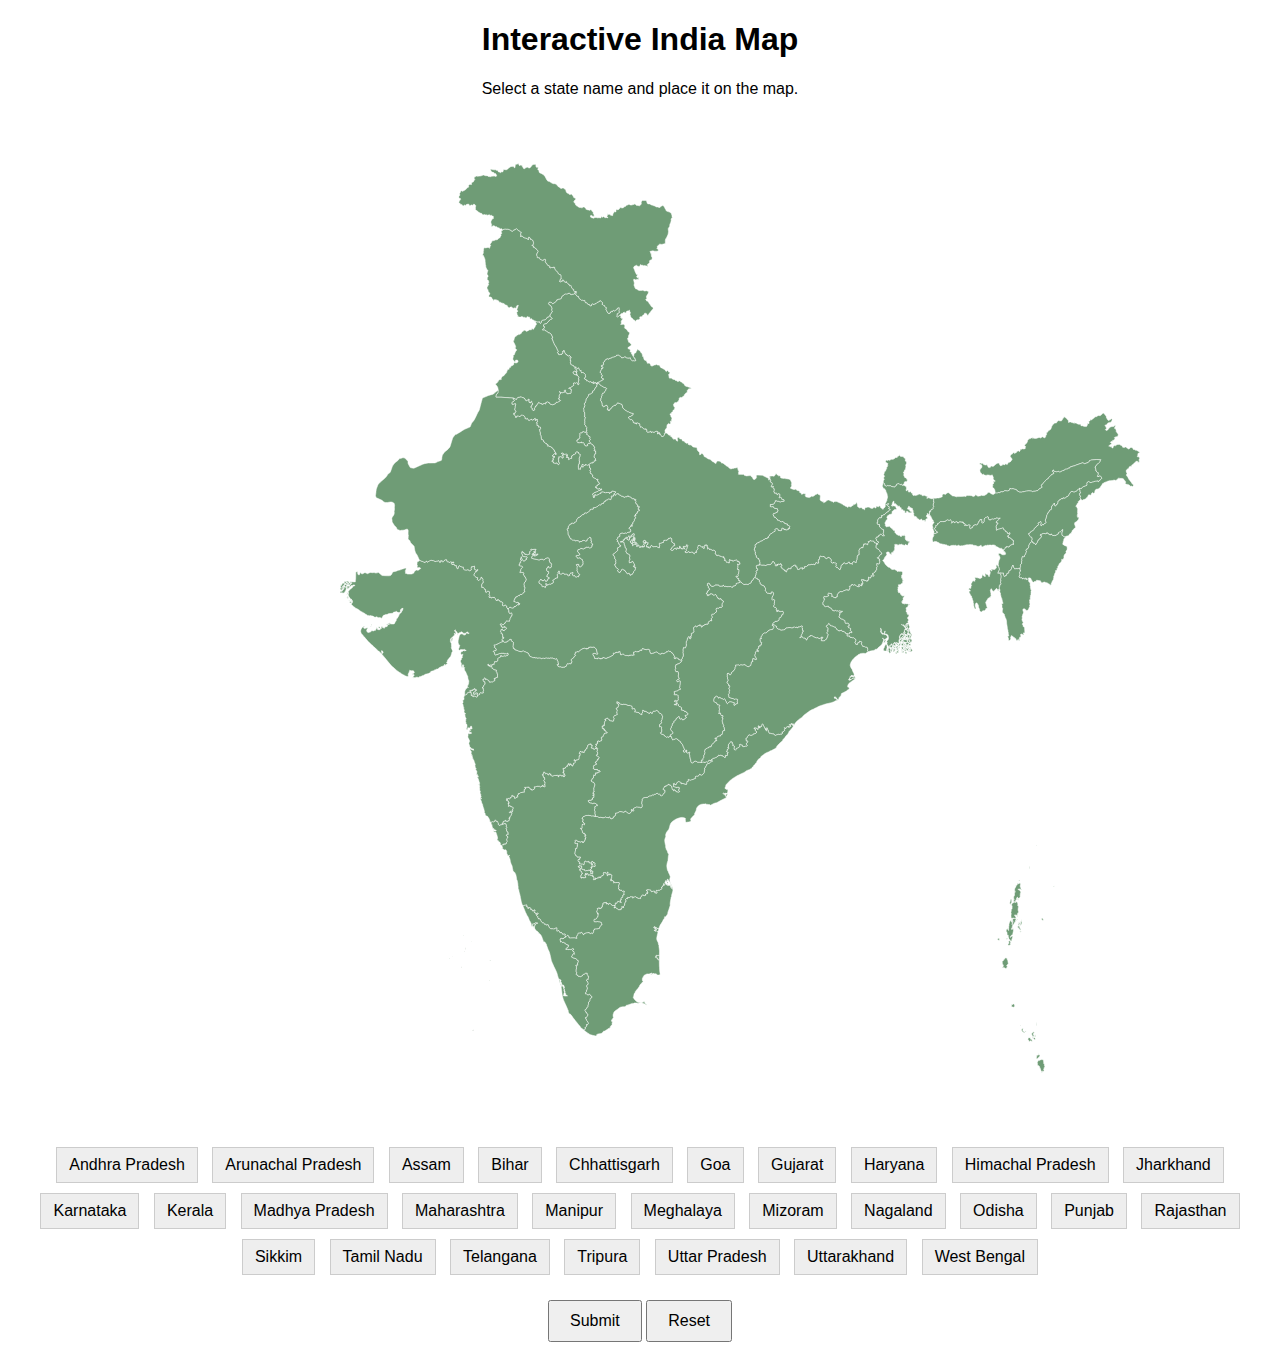
==== index.html @ f4c97846 "Update index.html" ====
<!DOCTYPE html>
<html lang="en">
<head>
  <meta charset="UTF-8">
  <meta name="viewport" content="width=device-width, initial-scale=1.0">
  <title>Interactive India Map</title>
  <style>
    body {
      font-family: Arial, sans-serif;
      text-align: center;
    }
    #map-container {
      margin: 20px auto;
      max-width: 800px;
    }
    svg {
      width: 100%;
      height: auto;
    }
    .state {
      fill: #f2f2f2;
      stroke: #000;
      stroke-width: 0.5;
      cursor: pointer;
      transition: fill 0.2s ease;
    }
    .correct {
      fill: green !important;
    }
    .incorrect {
      fill: red !important;
    }
    #state-list {
      margin-top: 20px;
    }
    .state-item {
      display: inline-block;
      margin: 5px;
      padding: 8px 12px;
      border: 1px solid #ccc;
      background-color: #eee;
      cursor: pointer;
    }
    .state-item.selected {
      background-color: #ddd;
    }
    #submit-button, #reset-button {
      margin-top: 20px;
      padding: 10px 20px;
      font-size: 16px;
      cursor: pointer;
    }
    #score, #timer {
      margin-top: 20px;
      font-size: 18px;
    }
  </style>
</head>
<body>
  <h1>Interactive India Map</h1>
  <p>Select a state name and place it on the map.</p>

  <div id="map-container">
    <object id="india-map" type="image/svg+xml" data="india.svg"></object>
  </div>

  <!-- State List for Selection -->
  <div id="state-list">
    <div class="state-item" data-state="Andhra Pradesh">Andhra Pradesh</div>
    <div class="state-item" data-state="Arunachal Pradesh">Arunachal Pradesh</div>
    <div class="state-item" data-state="Assam">Assam</div>
    <div class="state-item" data-state="Bihar">Bihar</div>
    <div class="state-item" data-state="Chhattisgarh">Chhattisgarh</div>
    <div class="state-item" data-state="Goa">Goa</div>
    <div class="state-item" data-state="Gujarat">Gujarat</div>
    <div class="state-item" data-state="Haryana">Haryana</div>
    <div class="state-item" data-state="Himachal Pradesh">Himachal Pradesh</div>
    <div class="state-item" data-state="Jharkhand">Jharkhand</div>
    <div class="state-item" data-state="Karnataka">Karnataka</div>
    <div class="state-item" data-state="Kerala">Kerala</div>
    <div class="state-item" data-state="Madhya Pradesh">Madhya Pradesh</div>
    <div class="state-item" data-state="Maharashtra">Maharashtra</div>
    <div class="state-item" data-state="Manipur">Manipur</div>
    <div class="state-item" data-state="Meghalaya">Meghalaya</div>
    <div class="state-item" data-state="Mizoram">Mizoram</div>
    <div class="state-item" data-state="Nagaland">Nagaland</div>
    <div class="state-item" data-state="Odisha">Odisha</div>
    <div class="state-item" data-state="Punjab">Punjab</div>
    <div class="state-item" data-state="Rajasthan">Rajasthan</div>
    <div class="state-item" data-state="Sikkim">Sikkim</div>
    <div class="state-item" data-state="Tamil Nadu">Tamil Nadu</div>
    <div class="state-item" data-state="Telangana">Telangana</div>
    <div class="state-item" data-state="Tripura">Tripura</div>
    <div class="state-item" data-state="Uttar Pradesh">Uttar Pradesh</div>
    <div class="state-item" data-state="Uttarakhand">Uttarakhand</div>
    <div class="state-item" data-state="West Bengal">West Bengal</div>
  </div>

  <button id="submit-button">Submit</button>
  <button id="reset-button">Reset</button>

  <div id="score"></div>

  <script>
    let score = 0;
    let selectedState = null;
    const stateMap = {}; // Stores the selected state and the position on the map

    // Function to update score
    function updateScore() {
      document.getElementById('score').textContent = `Score: ${score}`;
    }

    // Click on a state name
    document.querySelectorAll('.state-item').forEach(item => {
      item.addEventListener('click', () => {
        // If a state is already selected, unselect it
        if (selectedState === item.dataset.state) {
          item.classList.remove('selected');
          selectedState = null;
        } else {
          // Select the state
          document.querySelectorAll('.state-item').forEach(state => state.classList.remove('selected'));
          item.classList.add('selected');
          selectedState = item.dataset.state;
        }
      });
    });

    // Listen for clicks on the map
    document.getElementById('india-map').addEventListener('load', function () {
      const svgDoc = document.getElementById('india-map').contentDocument;
      const stateZones = svgDoc.querySelectorAll('[id]'); // Select all states by ID

      // Add click event to each state on the map
      stateZones.forEach(zone => {
        zone.addEventListener('click', () => {
          if (selectedState && zone.id === selectedState) {
            zone.innerHTML = selectedState; // Place the state name inside the map area
            stateMap[selectedState] = zone; // Store the state with its mapped position
            selectedState = null; // Reset selection
            document.querySelector(`.state-item[data-state="${zone.id}"]`).classList.remove('selected');
            updateScore(); // Update score after successful placement
          }
        });
      });
    });

    // Submit button functionality
    document.getElementById('submit-button').addEventListener('click', () => {
      let correctCount = 0;
      Object.keys(stateMap).forEach(state => {
        const zone = stateMap[state];
        if (zone && zone.innerHTML === state) {
          correctCount++;
        }
      });
      alert(`You have correctly placed ${correctCount} out of 28 states.`);
    });

    // Reset button functionality
    document.getElementById('reset-button').addEventListener('click', () => {
      stateMap = {}; // Clear state map
      score = 0; // Reset score
      updateScore(); // Update score
      document.querySelectorAll('.state-item').forEach(item => {
        item.classList.remove('selected'); // Remove selected state
      });
      const svgDoc = document.getElementById('india-map').contentDocument;
      svgDoc.querySelectorAll('[id]').forEach(zone => {
        zone.innerHTML = ''; // Remove the placed state name from the map
      });
    });
  </script>
</body>
</html>
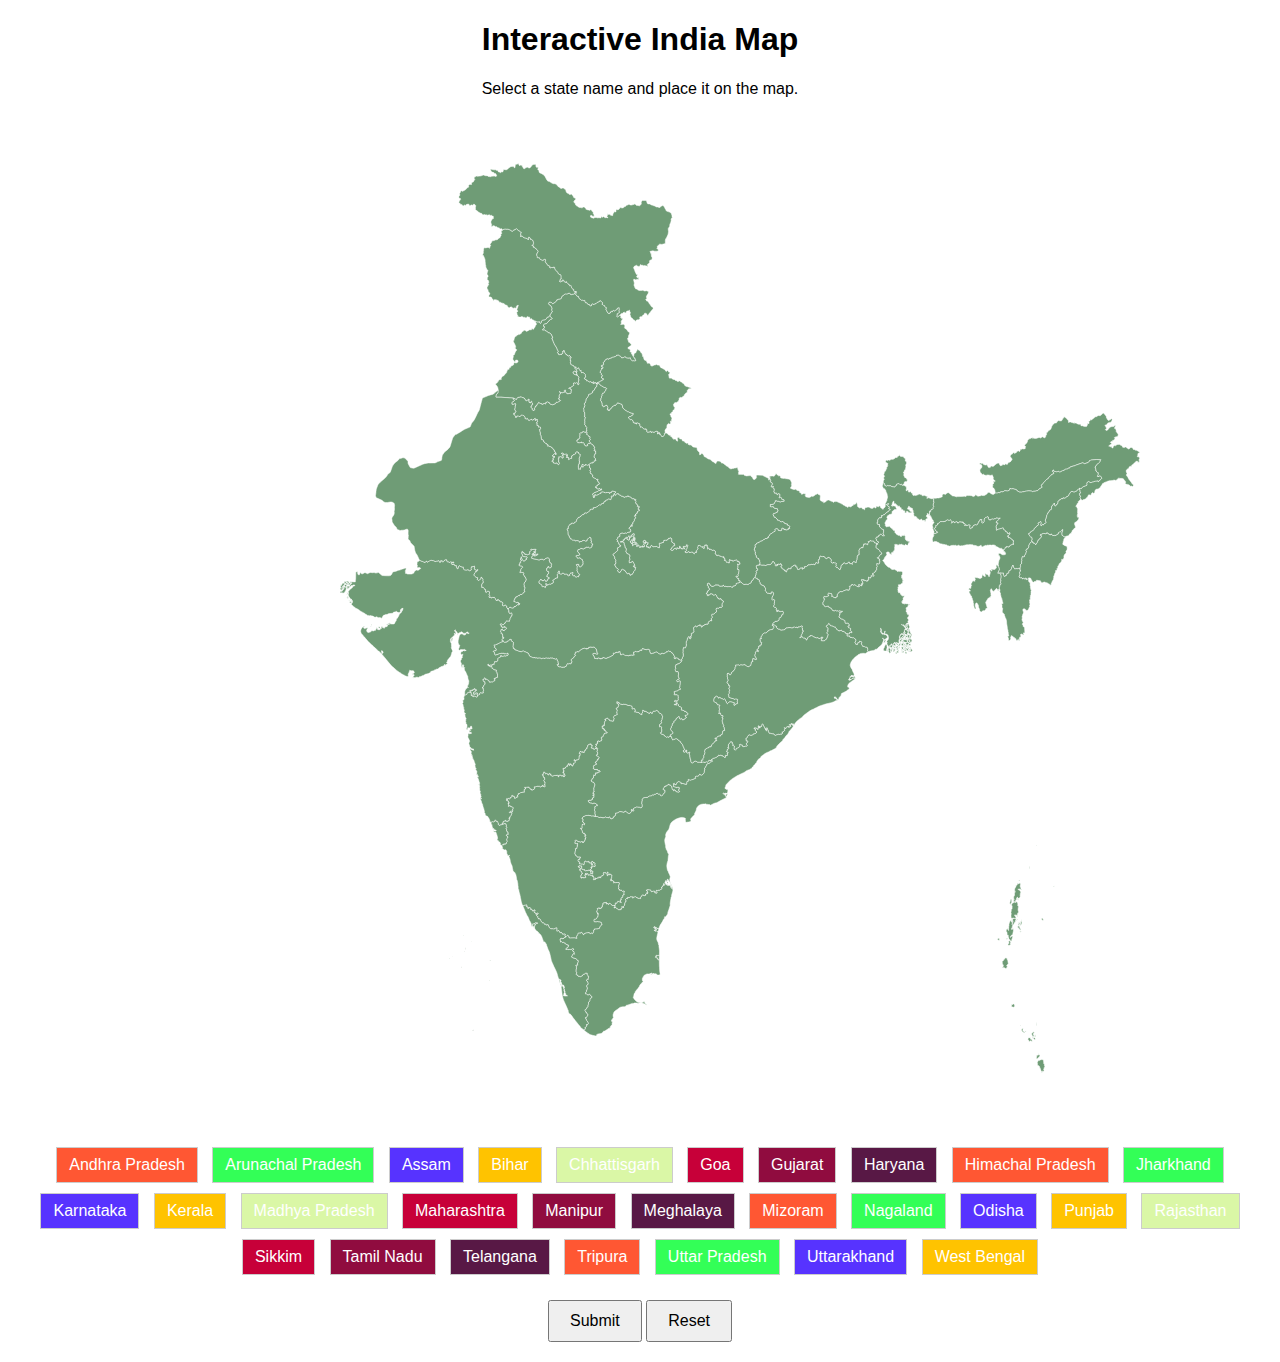
==== commit b9f9501f: "Update index.html" ====
--- a/index.html
+++ b/index.html
@@ -38,11 +38,39 @@
       margin: 5px;
       padding: 8px 12px;
       border: 1px solid #ccc;
-      background-color: #eee;
+      color: white;
       cursor: pointer;
     }
+    .state-item:nth-child(1) { background-color: #FF5733; }
+    .state-item:nth-child(2) { background-color: #33FF57; }
+    .state-item:nth-child(3) { background-color: #5733FF; }
+    .state-item:nth-child(4) { background-color: #FFC300; }
+    .state-item:nth-child(5) { background-color: #DAF7A6; }
+    .state-item:nth-child(6) { background-color: #C70039; }
+    .state-item:nth-child(7) { background-color: #900C3F; }
+    .state-item:nth-child(8) { background-color: #581845; }
+    .state-item:nth-child(9) { background-color: #FF5733; }
+    .state-item:nth-child(10) { background-color: #33FF57; }
+    .state-item:nth-child(11) { background-color: #5733FF; }
+    .state-item:nth-child(12) { background-color: #FFC300; }
+    .state-item:nth-child(13) { background-color: #DAF7A6; }
+    .state-item:nth-child(14) { background-color: #C70039; }
+    .state-item:nth-child(15) { background-color: #900C3F; }
+    .state-item:nth-child(16) { background-color: #581845; }
+    .state-item:nth-child(17) { background-color: #FF5733; }
+    .state-item:nth-child(18) { background-color: #33FF57; }
+    .state-item:nth-child(19) { background-color: #5733FF; }
+    .state-item:nth-child(20) { background-color: #FFC300; }
+    .state-item:nth-child(21) { background-color: #DAF7A6; }
+    .state-item:nth-child(22) { background-color: #C70039; }
+    .state-item:nth-child(23) { background-color: #900C3F; }
+    .state-item:nth-child(24) { background-color: #581845; }
+    .state-item:nth-child(25) { background-color: #FF5733; }
+    .state-item:nth-child(26) { background-color: #33FF57; }
+    .state-item:nth-child(27) { background-color: #5733FF; }
+    .state-item:nth-child(28) { background-color: #FFC300; }
     .state-item.selected {
-      background-color: #ddd;
+      outline: 2px solid black;
     }
     #submit-button, #reset-button {
       margin-top: 20px;
@@ -50,7 +78,7 @@
       font-size: 16px;
       cursor: pointer;
     }
-    #score, #timer {
+    #score {
       margin-top: 20px;
       font-size: 18px;
     }
@@ -100,77 +128,5 @@
   <button id="reset-button">Reset</button>
 
   <div id="score"></div>
-
-  <script>
-    let score = 0;
-    let selectedState = null;
-    const stateMap = {}; // Stores the selected state and the position on the map
-
-    // Function to update score
-    function updateScore() {
-      document.getElementById('score').textContent = `Score: ${score}`;
-    }
-
-    // Click on a state name
-    document.querySelectorAll('.state-item').forEach(item => {
-      item.addEventListener('click', () => {
-        // If a state is already selected, unselect it
-        if (selectedState === item.dataset.state) {
-          item.classList.remove('selected');
-          selectedState = null;
-        } else {
-          // Select the state
-          document.querySelectorAll('.state-item').forEach(state => state.classList.remove('selected'));
-          item.classList.add('selected');
-          selectedState = item.dataset.state;
-        }
-      });
-    });
-
-    // Listen for clicks on the map
-    document.getElementById('india-map').addEventListener('load', function () {
-      const svgDoc = document.getElementById('india-map').contentDocument;
-      const stateZones = svgDoc.querySelectorAll('[id]'); // Select all states by ID
-
-      // Add click event to each state on the map
-      stateZones.forEach(zone => {
-        zone.addEventListener('click', () => {
-          if (selectedState && zone.id === selectedState) {
-            zone.innerHTML = selectedState; // Place the state name inside the map area
-            stateMap[selectedState] = zone; // Store the state with its mapped position
-            selectedState = null; // Reset selection
-            document.querySelector(`.state-item[data-state="${zone.id}"]`).classList.remove('selected');
-            updateScore(); // Update score after successful placement
-          }
-        });
-      });
-    });
-
-    // Submit button functionality
-    document.getElementById('submit-button').addEventListener('click', () => {
-      let correctCount = 0;
-      Object.keys(stateMap).forEach(state => {
-        const zone = stateMap[state];
-        if (zone && zone.innerHTML === state) {
-          correctCount++;
-        }
-      });
-      alert(`You have correctly placed ${correctCount} out of 28 states.`);
-    });
-
-    // Reset button functionality
-    document.getElementById('reset-button').addEventListener('click', () => {
-      stateMap = {}; // Clear state map
-      score = 0; // Reset score
-      updateScore(); // Update score
-      document.querySelectorAll('.state-item').forEach(item => {
-        item.classList.remove('selected'); // Remove selected state
-      });
-      const svgDoc = document.getElementById('india-map').contentDocument;
-      svgDoc.querySelectorAll('[id]').forEach(zone => {
-        zone.innerHTML = ''; // Remove the placed state name from the map
-      });
-    });
-  </script>
 </body>
 </html>
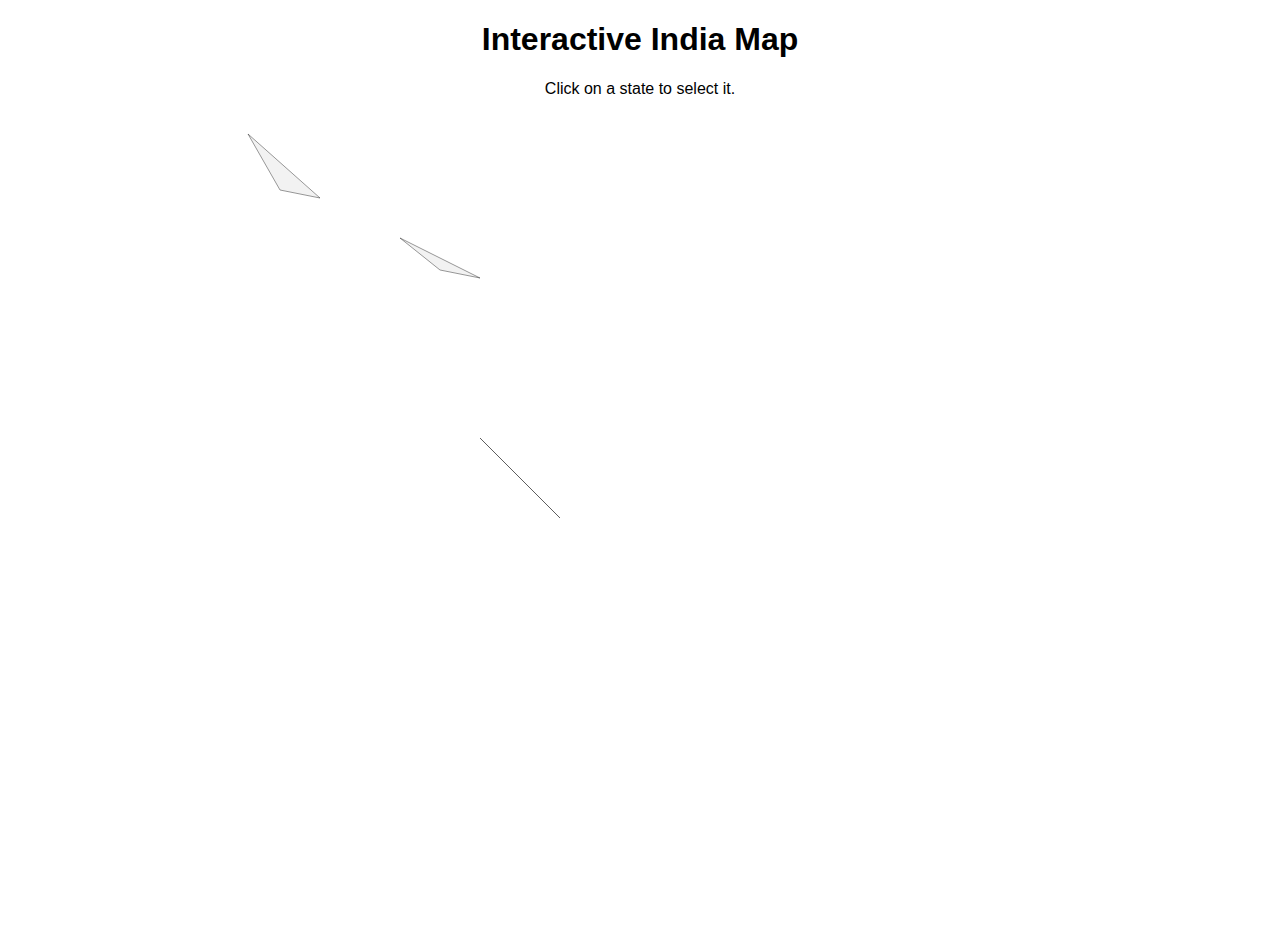
==== commit 5557011c: "Update index.html" ====
--- a/index.html
+++ b/index.html
@@ -24,109 +24,59 @@
       cursor: pointer;
       transition: fill 0.2s ease;
     }
-    .correct {
+    .state:hover {
+      fill: #FFD700;
+    }
+    .selected {
       fill: green !important;
     }
-    .incorrect {
-      fill: red !important;
-    }
-    #state-list {
-      margin-top: 20px;
-    }
-    .state-item {
-      display: inline-block;
-      margin: 5px;
-      padding: 8px 12px;
-      border: 1px solid #ccc;
-      color: white;
-      cursor: pointer;
-    }
-    .state-item:nth-child(1) { background-color: #FF5733; }
-    .state-item:nth-child(2) { background-color: #33FF57; }
-    .state-item:nth-child(3) { background-color: #5733FF; }
-    .state-item:nth-child(4) { background-color: #FFC300; }
-    .state-item:nth-child(5) { background-color: #DAF7A6; }
-    .state-item:nth-child(6) { background-color: #C70039; }
-    .state-item:nth-child(7) { background-color: #900C3F; }
-    .state-item:nth-child(8) { background-color: #581845; }
-    .state-item:nth-child(9) { background-color: #FF5733; }
-    .state-item:nth-child(10) { background-color: #33FF57; }
-    .state-item:nth-child(11) { background-color: #5733FF; }
-    .state-item:nth-child(12) { background-color: #FFC300; }
-    .state-item:nth-child(13) { background-color: #DAF7A6; }
-    .state-item:nth-child(14) { background-color: #C70039; }
-    .state-item:nth-child(15) { background-color: #900C3F; }
-    .state-item:nth-child(16) { background-color: #581845; }
-    .state-item:nth-child(17) { background-color: #FF5733; }
-    .state-item:nth-child(18) { background-color: #33FF57; }
-    .state-item:nth-child(19) { background-color: #5733FF; }
-    .state-item:nth-child(20) { background-color: #FFC300; }
-    .state-item:nth-child(21) { background-color: #DAF7A6; }
-    .state-item:nth-child(22) { background-color: #C70039; }
-    .state-item:nth-child(23) { background-color: #900C3F; }
-    .state-item:nth-child(24) { background-color: #581845; }
-    .state-item:nth-child(25) { background-color: #FF5733; }
-    .state-item:nth-child(26) { background-color: #33FF57; }
-    .state-item:nth-child(27) { background-color: #5733FF; }
-    .state-item:nth-child(28) { background-color: #FFC300; }
-    .state-item.selected {
-      outline: 2px solid black;
-    }
-    #submit-button, #reset-button {
-      margin-top: 20px;
-      padding: 10px 20px;
-      font-size: 16px;
-      cursor: pointer;
-    }
-    #score {
-      margin-top: 20px;
-      font-size: 18px;
+    .state-name {
+      font-weight: bold;
     }
   </style>
 </head>
 <body>
   <h1>Interactive India Map</h1>
-  <p>Select a state name and place it on the map.</p>
+  <p>Click on a state to select it.</p>
 
   <div id="map-container">
-    <object id="india-map" type="image/svg+xml" data="india.svg"></object>
+    <!-- Embed your SVG map here -->
+    <!-- Example: Directly embed the SVG for easier interaction -->
+    <svg xmlns="http://www.w3.org/2000/svg" viewBox="0 0 1000 1000" id="india-map">
+      <!-- Sample states (replace with your complete SVG paths) -->
+      <path id="Andhra Pradesh" class="state" d="M10,20 L50,90 L100,100 Z" />
+      <path id="Rajasthan" class="state" d="M200,150 L250,190 L300,200 Z" />
+      <path id="Gujarat" class="state" d="M300,400 L350,450 L400,500 Z" />
+    </svg>
   </div>
 
-  <!-- State List for Selection -->
-  <div id="state-list">
-    <div class="state-item" data-state="Andhra Pradesh">Andhra Pradesh</div>
-    <div class="state-item" data-state="Arunachal Pradesh">Arunachal Pradesh</div>
-    <div class="state-item" data-state="Assam">Assam</div>
-    <div class="state-item" data-state="Bihar">Bihar</div>
-    <div class="state-item" data-state="Chhattisgarh">Chhattisgarh</div>
-    <div class="state-item" data-state="Goa">Goa</div>
-    <div class="state-item" data-state="Gujarat">Gujarat</div>
-    <div class="state-item" data-state="Haryana">Haryana</div>
-    <div class="state-item" data-state="Himachal Pradesh">Himachal Pradesh</div>
-    <div class="state-item" data-state="Jharkhand">Jharkhand</div>
-    <div class="state-item" data-state="Karnataka">Karnataka</div>
-    <div class="state-item" data-state="Kerala">Kerala</div>
-    <div class="state-item" data-state="Madhya Pradesh">Madhya Pradesh</div>
-    <div class="state-item" data-state="Maharashtra">Maharashtra</div>
-    <div class="state-item" data-state="Manipur">Manipur</div>
-    <div class="state-item" data-state="Meghalaya">Meghalaya</div>
-    <div class="state-item" data-state="Mizoram">Mizoram</div>
-    <div class="state-item" data-state="Nagaland">Nagaland</div>
-    <div class="state-item" data-state="Odisha">Odisha</div>
-    <div class="state-item" data-state="Punjab">Punjab</div>
-    <div class="state-item" data-state="Rajasthan">Rajasthan</div>
-    <div class="state-item" data-state="Sikkim">Sikkim</div>
-    <div class="state-item" data-state="Tamil Nadu">Tamil Nadu</div>
-    <div class="state-item" data-state="Telangana">Telangana</div>
-    <div class="state-item" data-state="Tripura">Tripura</div>
-    <div class="state-item" data-state="Uttar Pradesh">Uttar Pradesh</div>
-    <div class="state-item" data-state="Uttarakhand">Uttarakhand</div>
-    <div class="state-item" data-state="West Bengal">West Bengal</div>
-  </div>
+  <div id="selected-state" class="state-name"></div>
 
-  <button id="submit-button">Submit</button>
-  <button id="reset-button">Reset</button>
+  <script>
+    // JavaScript to make the SVG interactive
 
-  <div id="score"></div>
+    // Select all states in the SVG by their "state" class
+    const states = document.querySelectorAll('#india-map .state');
+
+    // Variable to track the selected state
+    let selectedState = null;
+
+    // Add a click event listener to each state
+    states.forEach(state => {
+      state.addEventListener('click', () => {
+        // Reset the previous selection
+        if (selectedState) {
+          selectedState.classList.remove('selected');
+        }
+
+        // Highlight the clicked state
+        state.classList.add('selected');
+        selectedState = state;
+
+        // Display the selected state name
+        document.getElementById('selected-state').textContent = `Selected State: ${state.id}`;
+      });
+    });
+  </script>
 </body>
 </html>
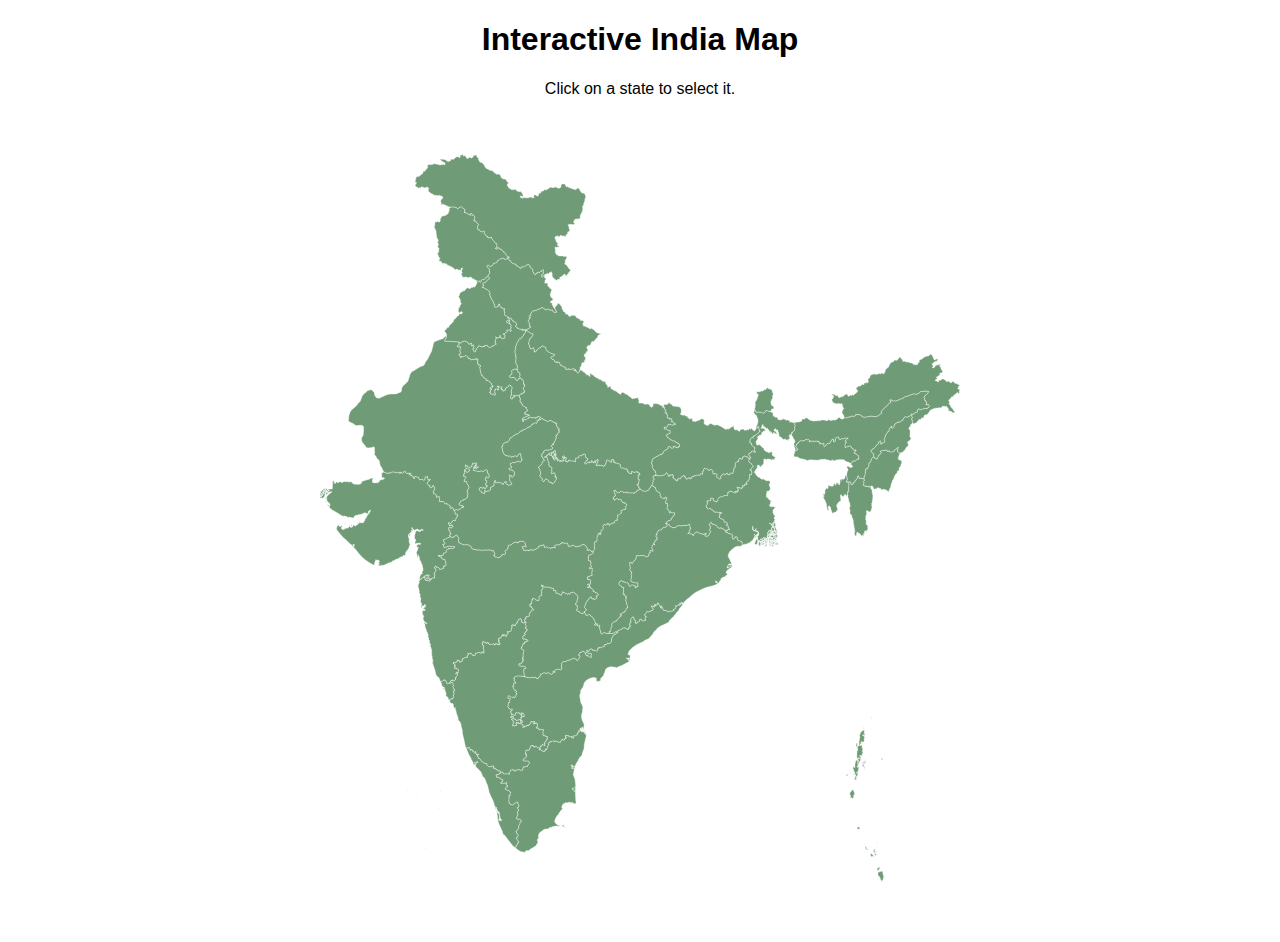
==== commit 03d307c5: "Update index.html" ====
--- a/index.html
+++ b/index.html
@@ -42,12 +42,165 @@
   <div id="map-container">
     <!-- Embed your SVG map here -->
     <!-- Example: Directly embed the SVG for easier interaction -->
-    <svg xmlns="http://www.w3.org/2000/svg" viewBox="0 0 1000 1000" id="india-map">
-      <!-- Sample states (replace with your complete SVG paths) -->
-      <path id="Andhra Pradesh" class="state" d="M10,20 L50,90 L100,100 Z" />
-      <path id="Rajasthan" class="state" d="M200,150 L250,190 L300,200 Z" />
-      <path id="Gujarat" class="state" d="M300,400 L350,450 L400,500 Z" />
-    </svg>
+  
+<svg baseprofile="tiny" fill="#6f9c76" height="1000" stroke="#ffffff" stroke-linecap="round" stroke-linejoin="round" stroke-width=".5" version="1.2" viewbox="0 0 1000 1000" width="1000" xmlns="http://www.w3.org/2000/svg">
+ <g id="features">
+  <path d="M802.5 941.1l-0.2 0.4 0.3 0.4 0.5-0.1 0.4 0.8-0.1 0.3 0.2 0.7 0.1 0.8-0.1 1 0.4 0.2 0.4 0.8 0.1 1.1-0.2 0.3 0.4 0.4 0.2 0.6-0.5 0.5-0.2 0.6 0.2 0.3-0.6 0.3 0.2 0.5-0.3 0.4 0 0.6 0.5 0.2-0.4 1-0.3 0.2-0.4-0.5-0.5 0-0.2 0.4 0.1 0.5-0.5 0.7-0.6-0.2 0.2-1.2-0.4-0.2-0.4-0.6 0.2-0.4-0.5-0.4 0.1-0.5-0.4-0.7-0.4 0-0.2-0.5 0.3-0.3-0.2-0.7-0.4-0.2-0.2-0.6-0.4 0.1-0.3-0.6-0.3-0.2-0.5 0.1-0.1-0.8 0.1-1.1-0.2-0.1-0.2-1.1 0.6-0.4 0-1 0.3-0.4 0.7 0 0.6 0.1 0.6-0.7 1.4-0.1 0-0.3 0.5-0.3 0.6-0.1z m-3.7-5.6l0.3 0.6 0 0.7 0.9 0.6-0.1 0.5-0.3 0.3-0.5 1-0.5 0.2-0.7 0.5-0.3 0.7-0.6 0.5-0.5-0.7 0.1-0.6-0.2-0.5 0.3-0.4-0.1-1.1 0.8-0.5 1.3-0.4-0.1-1.2 0.2-0.2z m-9.1-16l0.8 0.5-0.2 0.9 0.5 0.4 0.3-0.3 0.8 0.9 0.4 1.1-0.4 0.7-0.5-0.8-0.7-0.2-0.5 0.2-0.6 0.5-0.6-0.2-0.3-0.3 0.1-0.7-0.8-0.5-0.2-0.5 0.4-0.4-0.1-0.5 0.4-0.5 0.5 0.1 0.7-0.4z m4.6-0.1l0.4 0.1 0.5 0.9-0.1 1.6-0.1 0.1-1.8-1.5 0.9-0.9 0.2-0.3z m0.8-2.7l0.3 0.4 0.1 1.2 0.2 0.6-0.2 0.2-0.6-0.8 0.3-0.4-0.3-0.3-0.2-0.7 0.4-0.2z m-1.4-2.9l0.5 0.1 0 0.8-0.5 0.7-0.5 0.2-0.1 0.6 0.6 0.7 0.1 0.5 0.5 0.3 0.1 0.6-0.3 0.8-0.9 0.1 0 0.9-0.4 0.1-0.2-1.1 1.1-0.5 0-0.6-0.3-0.2-0.8 0.9-0.1-0.7-0.7-1.3-0.1-1.4 0.6-0.3 0.4-0.3 0.1-0.7 0.9-0.2z m-8-1l0.5 1-0.4 0.2-0.5-0.6 0.4-0.6z m-3-2.5l0.5 0.3-0.3 1-0.2 0.9 0.8 0.9 1.1 0.5 0.3 0.4-0.3 0.5-0.8-0.2-1.1-0.6-0.6-0.7-0.5-0.7 0-1 0.3-0.9 0.8-0.4z m-2.2-3.2l0.3 0.3-0.1 0.6-0.5-0.3 0.3-0.6z m15.6-2.8l0.2 1.2 0.4 0.1 0.2 1.6-0.5 0 0-1.3-0.4-0.8 0.1-0.8z m-22.6-18.6l0.7 0.7 0.3 0.7 0.2 0.8-0.2 0.7-0.4 0.4-0.6 0.2-0.5-0.3-1.1 0.1-0.3-0.6 0-1.9 1.3 0 0.6-0.8z m-7.5-46l1.2 1 0.1 1.4 0.7 0.7-0.1 1.2 0.4 1.1 0 0.6-0.6 0.3 0.1 0.4-0.8 0.6-0.3 0.6 0.1 0.6 0.6 0.2 0.1 0.3-1 1.3 0 0.3-0.9 0.2-0.5-0.2-0.5-0.5-0.8-0.3-0.4 0-0.5 0.4-0.5-0.3 0.7-1.1 0.3-0.9-0.3-0.9-0.4-0.5-0.4 0 0.1-1.5-0.2-0.6 0-1.1 0.5 0 0.5-0.2 0.5-1 0.7-0.5 0.1-0.6 0.5-0.2 0.4-0.5 0.6-0.3z m3.5-17.1l0.7 0.6 0.5 1.6-0.6 1 0.8 0.2-0.1 0.5-1.4 0.7-1.1 0-0.5-0.6 0.3-0.4-0.1-0.5 0.9-0.1 0.1-1-0.4-0.5 0.2-0.8 0.4-0.8 0.3 0.1z m-0.9-2.2l0.2 0.7-0.5-0.1 0.3-0.6z m-10.7-0.1l0.6 0 0.8 0.2 0 0.9 0.1 0.5-0.4 0.5-0.2-0.2-1-0.1-0.2-0.5 0.3-1.3z m8.8-0.3l0.1 0.3 0.6 0 0 0.5-0.3 0.4-0.5 0-0.1-0.9 0.2-0.3z m13.2-6.7l0.3 0.2 0.8-0.2 0.3 0.2-0.6 0.7-0.9-0.5 0.1-0.4z m-11.7-3.7l0.3 0.9-0.3 0.2 0-1.1z m10.2-1.6l0.4-0.3 0.6 0.4 0.1 0.9 0.8 1.4 0.5 1.4-0.3 0.4-0.5-0.1-0.1-0.4-0.9-1.4-0.4 0.1-0.4-0.9-0.7-0.2-0.1-0.5 0.5-0.2 0.5-0.6z m0.6-2.1l0.4 0.1-0.2 1.6-0.2 0.1-0.8-0.8 0-1 0.8 0z m1-1.4l0 0.5 0.2 0.4 0.1 0.8 0.5 0.6-0.1 0.4-0.3 0.4-0.4-0.6-0.5-0.2 0-0.9-0.9-0.1-0.3-0.3-0.2-0.6 0.2-0.2 0.8 0.3 0.9-0.5z m1.2-1.5l0.4 0.5 0.3 1.3-0.2 0.5 0.1 0.6-0.2 0.5-0.4 0.1-0.9-1.3 0.5-1.6 0.4-0.6z m-10.1-0.7l0.1 0.2 0.3 1.7 0.6-0.4 0.5 0.2 0 0.6-0.5 1.2-0.1 0.6 0.5 0.5 0.6 1.2-0.3 0.3-0.6-0.4 0.4 1.3-0.8 0.4-0.3 0.6 0.4 1.5 0.4-1 0.9-0.1 0.3 0.3-0.3 0.9 0.3 0.6-0.9 4.3-0.4 0.3-0.6 0.1-0.5 0.3-0.1 0.8-0.4 0.4-0.4-0.1 0 0.6 0.6 0 0.7-0.9 0.8-0.3 0.3 0.3-0.1 1.5-0.6 1.5-0.2 0.9 0.1 0.2-0.5 0.8-0.3-0.5-0.9 0-0.5-0.4 0.1-0.8-0.6-0.6-0.6-0.6 0.1-1.1-0.4-0.9 0.1-0.7-0.3-0.8-0.4 0.1-0.3 0.6-0.3-0.8 0.1-1.4-0.3-1.6-0.5 0.1-0.3-0.6 0.3-0.7 0-0.6 0.3-0.3 0.2-0.5 0.6-0.6 0.3 0.5 0.3 1 0.6 0.5-0.1-1.4 0.1-0.5 0.1-1.9 0.3-1.5-0.1-0.3 0.1-0.8 0.2-0.6 0.4-1.6 1.2-1.6 0.3 0z m0.8-0.2l0.2 0.3 0.7 0.1 0.1 0.8-0.1 0.5-1.1-0.2 0-1.1 0.2-0.4z m4.7-0.3l0.3 0.7-1.2-0.2 0.9-0.5z m4.8-0.2l0.3 0.7-0.1 0.4-0.5-0.1 0.1-0.9 0.2-0.1z m-10-1l0.3 0.1-0.3 1.3-0.3-0.6 0.3-0.8z m6.3 0.5l-0.5 0.6-0.6-0.6 0.3-0.4 0.4 0.4 0.4 0z m-4.5-0.9l0.4 0.2 0.5-0.2 0.5 0.3 0.8-0.1 0.3 0.1 0.5 1.2-0.8 0.3 0.4 0.6 0.1 0.9-0.6-0.3-0.2 1.2-0.3-0.2-1 1.7-0.2 0.7-0.8 0.6-0.7-0.6 0.1-0.4 0.7-2.2 0.1-0.7-0.1-0.7-0.4-0.2-0.3-0.3 0.3-0.9 0.3 0.3 0.5-0.6-0.1-0.7z m29.1-0.3l0.5 0.8 0.5 0.3-0.1 0.4 0.2 0.9-1.1 0-0.4-0.2-0.3-1.2 0.2-0.6 0.5-0.4z m-27-2.4l0.5 0.1 0.5 0.4-0.7 0.3-0.5-0.4 0.2-0.4z m2.8-0.2l-0.4 0.4 0 0.5-0.3 0.7-0.3-0.2 0.2-0.6 0.1-0.9 0.5-0.3 0.2 0.4z m-6.7-11.6l0 1.5-0.5-0.6 0.5-0.9z m5.1-2.4l0.3 0.2 0 0.7 0.5 0 0.5 1.6 0.2 0.5-0.5 0.7 0.1 0.4 0.6 0.4 0.1 0.7 0.4 0.3-0.4 0.6 0 0.4-0.2 1.1 0 1 0.1 0.8 0.4 1-0.4 1.6-0.4-0.3-0.3 0.4 0.4 0.5-0.2 0.4-0.5 0.4-0.2 0.7-0.5-0.5-0.6 0.3-1.3-0.3 0.3 0.9 0.9 1.2 0.4 0.9-0.3 0.3-0.5-0.1-0.7 0.4-0.6-0.4-0.4 0.3-0.7-0.4-0.6 0.5-0.8 0-0.5-1-0.1-2.4 0.2-0.8-0.1-0.5 0.2-0.6-0.4-0.7 0.1-0.7 0.3-0.5 0-1-0.4-0.4 0.4-0.2 0.2-0.6 0.6-0.1-0.1-0.4 0.3-0.5-0.4-0.7 0.3-0.1 0-0.7-0.3-0.5-0.3-1.3 0.1-1.1 0.4 0 0.9-1 0.6 0 0-0.7 0.9-0.2 0.1 0.3 0.1 0 0.2-0.2 0.1 0.2-0.1 0.2 0.1 0.1 0.9-0.2 0.4-0.4 0.2-0.5z m-5.5-2.2l0.6 0.4 0.1 2.5-0.2 0.7-0.7 0.8 0 0.5-0.5 0.7-0.5-1.3-0.1-0.6 0.4-0.6 0.1-1 0.3-0.7-0.2-0.3 0.4-1 0.3-0.1z m8.5-0.1l-0.4 0.3-0.6 0.9-0.3-0.1 0-0.9 0.5 0.3 0.8-0.5z m-2.2-0.8l0.3 0 0.2 0.8-0.7-0.1 0.2-0.7z m36.8-12.4l0.1 0.7-0.5 0.3-0.2-0.5 0.6-0.5z m-34-3l0.3 0.7 0.1 1.2-0.2 0.6-0.1 0.7 0.1 1.1 0.4 0.4 0.3 1.2 0.5 0.6-0.2 0.5-0.5-0.2-0.4 0.2 0-0.8-0.4 0.2-0.6-0.2-0.7 0.5-0.4-0.7-0.2 0.4 0.1 0.5 0.5 0.1 0.9 0.5 0.9 1.3 0.4-0.1-0.1 0.8-0.6 1.6 0.1 1.1-0.2 0.2 0.2 1.1-0.2 0.7-0.6 1-0.5 0.2-0.5-0.1-0.3 0.4-0.6-0.7-0.2-0.7-0.4 0.3-0.4 0.9 0.2 0.6 0.8 0.7-0.3 0.5-0.5-0.1 0-0.7-0.7 0.1-0.2 0.5 0 0.5-0.5 0.3 0 0.9 0.4 0 0 0.6-0.4 0.1-0.2 0-0.2 0.1-0.1-0.1 0.1-0.2 0-0.2-1.2-0.2-0.2-0.4 0.2-0.6-0.2-0.5 0-0.8 0.6 0 0.1-0.5-0.7-0.4 0.1-1 0-1.1 0.7-0.4-0.3-0.7 0.9-0.5-0.9-0.2 0.6-1.7-0.1-0.7 0.6 0 0.1-0.6-0.4 0-0.5-0.5 0.6-0.7-0.5-0.1 0-0.7 0.3-0.2 0-0.8 0.5-0.6-0.3-0.6 0.8-0.2 0.3-0.4-0.3-0.5 0.1-0.8 0.7-0.1 0-0.5 0.8-0.1-0.5-0.9 0.2-0.1 1.2-0.2 0.3 0.4 0.5-0.2-0.3-0.5 0.3-0.3 0.6 0.4 0.1-0.7 0.3 0.1z m-0.4-2.9l0.3 0.4-0.3 0.5-0.8 0-0.1-0.6 0.9-0.3z m9.6-13.6l0.3 1-0.1 0.8-0.2 0.7-0.3-0.1 0.2-0.7-0.2-1.5 0.3-0.2z m7.5-21.1l-0.2 0.8-0.5 0 0.3-0.7 0.4-0.1z" id="INAN" name="Andaman and Nicobar">
+  </path>
+  <path d="M355.2 698.3l0.1-1.2-0.2-0.3 0.1-0.8-0.2-0.1-0.3-0.7 0.3-1.2-0.1-0.7-0.3-0.6-0.1-1.2 0.3-0.8 0-0.7-0.2-1.1 0.4-0.5 0.6 0 0.5-0.5 0.6-0.3 0.4 0.3 0.3-0.8-0.2-0.4-1.3-0.7-0.5-0.5-1-0.2-1.2 0.1-0.7 0.3-1-0.5-0.6 0.1-0.6-0.3-1.3-0.5-0.5-0.7-0.4-1.1 1.1-0.2 0.2-0.5 0.7 0.3 1.2-0.1 0-0.5 0.4-0.2 0.9-0.2 0-0.8-0.4-0.1-0.2-0.5 0.8 0 0.4-0.4 0.5 0 0-0.8 0.4-1-0.2-0.2-0.8 0.3-0.5-0.7 1.4-0.4 0.1-0.9-1.3-0.1 0.4-1.4 0-0.5 0.8 0.1 0.2-0.6-0.5-0.8 0.1-0.6-0.1-1.8 0.3-0.2-0.1-1.1 0.5-0.4-0.1-0.6 0.6-0.5-0.2-0.8-0.4-0.8 0-0.4-0.5-0.5 0.1-0.3-1.6-0.5-0.8-0.5-0.4-0.6 0.3-0.9 0.6 0 0-0.6-0.3-0.2 2-1.6-0.6-0.4 0.4-0.7 0.2-0.9-0.1-0.7 0.7 0 0.2 0.4 1-0.2 0-0.7 0.3-0.3-0.6-0.4 0-0.5 0.6-0.4 1.1 0.4 0-0.7 0.7 0.3 0.4 0 0-0.8 0.6-0.1 0.4-0.2 1 0.2 0.1-0.7-0.9-0.7-1 0-0.8-0.3-0.1-0.7-1 0.2-0.6-0.7-0.7 1-0.3-0.8-0.5 0.1-0.3-0.4-0.6-0.1 0-0.6 0.3-0.8-0.2-0.8 0.4-1.2 0.8-0.2 0.2-0.3 0.9-0.3 0.3 0.1 0.6-0.6-0.2-0.5-0.8-0.5-0.6-0.1 0.2-0.5 0.4-0.3 0-0.4 0.8-0.1 0.3-0.4 0.1-0.7 0.7-0.4-0.2-0.8 0.8 0.2 0.1-1.2 0.7-0.1 0.2-0.6-0.2-0.7-0.4 0-0.7-0.7-1.4-0.5-0.2-0.6 0.6-0.6 0.8-0.2 0.1-0.5-0.2-0.8 0.1-0.7-0.5-0.3-0.3-0.8 0.5-0.8-0.4-0.7 0.8-1-0.8-0.4-0.6 0 0.5-0.5-0.4-0.7-0.7-0.2-0.2-0.7 0.8-0.7 0.1-0.9-0.8-0.2 0.1-0.4 0.9 0.1 0.6-0.2-0.3-0.7 0.1-0.5 0.7 0.3 0-0.5-0.4-0.3 0.3-1.3 1.2-0.2 0.1 0.5 0.3 0.3 1.5-0.8 0.5 0.1 0.5-1.1-0.1-0.9-0.4-0.7 0.1-0.9 0.5-0.4 1-0.1 0.4-0.7 0-0.4 0.6-1.1 0.4-1.1 1.9-0.7 0.9 0.3 0.1-0.6-0.5-0.5-0.7-0.3-0.4-0.5-0.1-0.6-0.7 0-0.5-0.1 0.4-1.2-1.1 0.1 0.1-1-1.4 0 0-1.1-0.2-0.2 0.1-1 1 0.3-0.1-0.6 0.1-0.8 0.5-0.1 0.3 0.5 0.4 0 0.1-0.8-0.3-0.5 0.4-0.7 0.1-0.6-0.2-0.3 0.6-1.7 0.5-0.4 0.4 0.1 0-0.6-1.1-0.2 0-0.5 1.4-0.5 0.4-0.4 0.6-0.3 0.8 0.6 0.2 0.4 0.7 0.2 0.5 0.6 0.5 0.3 0 0.6 0.3 0.3 0.7-0.5 0.4 0.3 0.8 0 0.6 0.4 0.9-0.3 0-1.1 0.3-0.7 0.1-0.8-0.5-0.6 0.3-1.3 1-1.1 0.7 0.1 0.6-0.7 0.7 0.2 0.4-0.5-0.1-0.6-0.3-0.5-0.1-1.6 0.4-0.4 0-0.9-0.6-1.5-0.5-0.2 0.4-0.8 0.9 0 0.1-0.4 0.7-0.3 0-0.6 0.4-0.6 0.2-0.8-0.2-0.7-0.6-0.2 0-0.8-1.2-0.3 0.4-1.8 0.7 0.9 1.3 0.1 0.1 0.8 0.3 0.4 0.9 0.4 1.3 0.2 0.4 0.7 0.9-0.8 1.6 0.2 0.5-0.1 0.5 0.2 2.2 0.7 0.4 0.6 0.6-0.4 0.7 0.1 0.6-0.1 0.6 0.6 1.1 0 0.3 0.8 0.2 1-0.2 1.2 0.9 0 0.7-0.4 0.7 0.1 0.7 0.5-0.1 0.9 0.4 0.8 0 0.3-0.7 0.5 0 0.3 0.7 0 0.4-0.3 0.7 0.6 0.9-0.1 0.3 0.4 1.1 0.1 0.1 0.4 0.9 0.4 0.8 0.9 0.6 0.3 0.8-0.2-0.3-0.6 0.2-0.7 0.6-0.5 0.1-0.9 0.2-0.5-0.3-1 0.5 0 1.3 0.6 0.3 0.7 0.7-0.2 0.8 0 0.1 0.3 1.1 0.8 0.8 0 0.4 0.5 0.4 0.6 1.1-0.6 0.1-0.7 0.7-0.2 0.2 0.7 0.5 0.4 0.7 0.3 0.2-0.2 0.2-0.9 0.4-0.8 0.5-0.3 1.1 0 0.9-0.2 0.8-0.6 1 0.2 0.4 0.5 0.6 0.3 0.4 0.9 1.3 1.1 0.9 0.2 1 1 0 0.5 0.7 1.2-0.2 1.4-0.2 0.5 0.1 1.1-0.4 0.4-0.7 1.6 0 0.7 0.6 0.8-1 1-1 0.6-0.3 0.5 0.1 1.3-0.1 0.5 0.3 0.2 0.6-0.3 0.9 0.1 0.3 0.6-0.1 1.3 0.3 1.1-0.1 2.3-0.4 0.6-0.8 0.2 0.6 1 0.4 0.3 2.2 0.6 0.2 0.4 0.4 0.1 0.3 0.8 1 0.5 0.7 0.7 1.4-0.5 0.3 0.5 0.5 0.1 0.4-0.6 1.2-0.2 0.6-0.4 0.8 0.9 0.6 1.8 0.6 1.1 0.7-0.6 0.4 0.4 0.6-0.4 1.3-0.6 1 0 0.7 0.3 0.5 0.9 1.9 1.2 0.4 0.5 0.5 0.2 0.1 0.7 0.4 0.7 0.8 0.5 0.4 0.6-0.1 0.4 0.6 0.4 0.3 1.3 0.6 1.2 0 0.5 0.6 0.7 0.4 1-1.4 0.7 0.1 1.3 0.7 0.3 1-0.1 0.6-0.8-0.1-0.9 0.2-0.3 1 0.3 0.2 0.5-0.5 0.2 0.2 1.7 0.2 0.3 1-0.1 1.2-0.6 0.3-0.3 0.5-0.1 0 0.7-0.6 0.6-0.1 1 0.5 1.3-0.1 0.4 0.3 1.1 0.3 2 0.3 0.2 0.3 2.2 0.2 0.7 0.5 0.7 0.7 0.2 0.5-0.1 0.6-0.9 1.7-1 0.9 0.2 1.7 1 1.7 0 1.9 0.1 0.7 0.1 0.4-0.5 0.3 0.2 0.9-0.2 0.3 0.5 2-0.3 0.6-0.4 1 0.4 0.8-0.7 0.1-0.5 0.5-0.6 0.7-0.2 0.4 0.7 1.5-1 0.6 0.7 0.4 0.8-0.3 0.3-0.5 0.1-0.3 0.3-0.7 0-0.7 0.5-0.1 0.5-0.7 0.5-1.4 0.1-0.4 0.6-0.7 0.3-0.3 0.4 0 0.9-0.5 0.6-0.5 1-0.6 0.6-0.3 0.6 0.6 0.5-0.6 0.9-0.2 2.6-1.5 1.9-0.5 0.3-0.2 0.3-0.8 0.2-1-0.4-0.2-0.5-0.5-0.1-0.9 1.5-0.6 0.5-1.4 0-0.7-0.2-0.5 0.6-0.1 1.1 0.3 0.4-0.5 0.6-0.5 0-1.6 0.6-0.6 0.2-0.6 0-0.4 0.5-1.2 0.2-0.8-0.2-0.6-0.5-0.7 0.1 0.2 0.9 0 0.7-0.7 0.1-0.5-0.1-0.1 0.6-0.3 0.4 0.2 0.4-0.2 0.8 0.1 0.5-0.7 0.7-0.3-0.3-2.1-0.5-0.6-0.3-1.1-0.1-1 0.4-0.3-0.5 0.5-0.3-0.7-0.8-0.9-0.2-1-0.6-0.3 0.4-1.4 0.7-0.3 0.5-0.1 0.8-0.3 0.5-0.5 0-0.2 0.6-0.7-0.2-0.6-0.9-0.1-0.6-0.8 0.6 0.6 1.2-0.5 0.5-0.3 0.7 1.1 0.4 1.2 0.4 0.9 0.6 0.4-0.7 0.8 0.3 0.3-0.4 1.1 0.7 0.4 0-0.1 0.7 0.1 0.8-0.6 0.1 0 1-0.2 0.3 0.8 0.5 0.3 0.6-0.9 0.7-2-0.4-0.9-0.4-0.1-0.7-0.9-0.4-0.1-0.4-0.5-0.2 0 0.5-0.7 0.6-0.4-1.3-0.7 0-0.4-0.4-0.2-1.2-0.3-1.3-1.1-1.5-0.5 0.2-0.7-0.5-0.6 0.1 0-0.7-0.3-0.1-0.5 0.6-0.6 0.6-0.3 0.5-0.7 0.1-0.5-0.2-0.1 0.7-1.1 0-0.2 0.8-0.8 0.8-0.5 1.3 0.6 0.3 0.6 0 0.2 0.8 0.8 0.3-0.5 1.2-0.1 0.8-0.9 0.9-0.7 0.6-0.5 0.9-0.8 0.8-0.5 0-0.6-0.2-0.3-0.3-0.5-1.1-0.3-0.3-1.4 0.2-0.8-0.9-0.2-0.2-0.7 0.3-0.7 0.8-1.1 0-0.8 0.5-0.2 0.4-1.3-0.1-0.7 0.6-1 0.3-1.1 0.1-1.3 0.6-0.2 0.4-0.4 0.3-2.2 0.1-0.8 0.1-1.4 0.4-0.2 0.5-0.8 0.7-0.2 0.8 0.4 1-0.5 0.5-0.2 2.2 0.4 0.7 0.1 1.1-0.1 1.4-0.5 0.6-0.9 0.4-1.4-0.6-1.5 0-0.7-0.2-0.7 0-0.7 0.4-0.9 0.3-1.4 0.8-0.1 0.7 0.5 1.3-0.6 0.7-0.8-0.4-0.2-1-0.2-0.4-0.7 0.2 0.1 1.9-0.8 1.1-0.9 0.7-1 0-0.6-0.1-0.8-0.4-0.5-0.5-0.9-1-0.9-0.1-1.2 1.1-1.7-0.4-1.2-0.3-1.3 0-1 0.6-0.8 0.2-0.6 0.7-0.7 0-0.6-0.2-0.5 0.3 0.2 0.9-0.3 0.7-0.1 0.9-0.4 0.4-0.7 0.2-0.7 0.5 0.1 0.3-0.5 1.1-1 0 0 0.4-0.7 0.2-1-0.4-0.4-0.8-0.3-0.8-0.6 0.1-0.4 1-0.8-0.4-1.2 0-1.2-0.6-0.5 0.1-0.3 0.5-0.6 0-1 0.3-2.3-0.6-0.8 0.3-1.3-0.2-0.9-0.8-0.5 0.1-2.1-0.4z" id="INTG" name="Telangana">
+  </path>
+  <path d="M427.5 763.5l0.5 0.8-0.5 1.1-0.6-0.8 0.1-0.6 0.5-0.5z m57.7-87.2l0.7-0.2 0.9-0.2 0.4-0.5 0.3 0.5-0.1 0.6-0.5 0.9 0 1-0.6 0.2-0.4-0.9-0.8-0.3 0.3-0.5-0.2-0.6z m-130 22l2.1 0.4 0.5-0.1 0.9 0.8 1.3 0.2 0.8-0.3 2.3 0.6 1-0.3 0.6 0 0.3-0.5 0.5-0.1 1.2 0.6 1.2 0 0.8 0.4 0.4-1 0.6-0.1 0.3 0.8 0.4 0.8 1 0.4 0.7-0.2 0-0.4 1 0 0.5-1.1-0.1-0.3 0.7-0.5 0.7-0.2 0.4-0.4 0.1-0.9 0.3-0.7-0.2-0.9 0.5-0.3 0.6 0.2 0.7 0 0.6-0.7 0.8-0.2 1-0.6 1.3 0 1.2 0.3 1.7 0.4 1.2-1.1 0.9 0.1 0.9 1 0.5 0.5 0.8 0.4 0.6 0.1 1 0 0.9-0.7 0.8-1.1-0.1-1.9 0.7-0.2 0.2 0.4 0.2 1 0.8 0.4 0.6-0.7-0.5-1.3 0.1-0.7 1.4-0.8 0.9-0.3 0.7-0.4 0.7 0 0.7 0.2 1.5 0 1.4 0.6 0.9-0.4 0.5-0.6 0.1-1.4-0.1-1.1-0.4-0.7 0.2-2.2 0.5-0.5-0.4-1 0.2-0.8 0.8-0.7 0.2-0.5 1.4-0.4 0.8-0.1 2.2-0.1 0.4-0.3 0.2-0.4 1.3-0.6 1.1-0.1 1-0.3 0.7-0.6 1.3 0.1 0.2-0.4 0.8-0.5 1.1 0 0.7-0.8 0.7-0.3 0.2 0.2 0.8 0.9 1.4-0.2 0.3 0.3 0.5 1.1 0.3 0.3 0.6 0.2 0.5 0 0.8-0.8 0.5-0.9 0.7-0.6 0.9-0.9 0.1-0.8 0.5-1.2-0.8-0.3-0.2-0.8-0.6 0-0.6-0.3 0.5-1.3 0.8-0.8 0.2-0.8 1.1 0 0.1-0.7 0.5 0.2 0.7-0.1 0.3-0.5 0.6-0.6 0.5-0.6 0.3 0.1 0 0.7 0.6-0.1 0.7 0.5 0.5-0.2 1.1 1.5 0.3 1.3 0.2 1.2 0.4 0.4 0.7 0 0.4 1.3 0.7-0.6 0-0.5 0.5 0.2 0.1 0.4 0.9 0.4 0.1 0.7 0.9 0.4 2 0.4 0.9-0.7-0.3-0.6-0.8-0.5 0.2-0.3 0-1 0.6-0.1-0.1-0.8 0.1-0.7-0.4 0-1.1-0.7-0.3 0.4-0.8-0.3-0.4 0.7-0.9-0.6-1.2-0.4-1.1-0.4 0.3-0.7 0.5-0.5-0.6-1.2 0.8-0.6 0.1 0.6 0.6 0.9 0.7 0.2 0.2-0.6 0.5 0 0.3-0.5 0.1-0.8 0.3-0.5 1.4-0.7 0.3-0.4 1 0.6 0.9 0.2 0.7 0.8-0.5 0.3 0.3 0.5 1-0.4 1.1 0.1 0.6 0.3 2.1 0.5 0.3 0.3 0.7-0.7-0.1-0.5 0.2-0.8-0.2-0.4 0.3-0.4 0.1-0.6 0.5 0.1 0.7-0.1 0-0.7-0.2-0.9 0.7-0.1 0.6 0.5 0.8 0.2 1.2-0.2 0.4-0.5 0.6 0 0.6-0.2 1.6-0.6 0.5 0 0.5-0.6-0.3-0.4 0.1-1.1 0.5-0.6 0.7 0.2 1.4 0 0.6-0.5 0.9-1.5 0.5 0.1 0.2 0.5 1 0.4 0.8-0.2 0.2-0.3 0.5-0.3 1.5-1.9 0.2-2.6 0.6-0.9-0.6-0.5 0.3-0.6 0.6-0.6 0.5-1 0.5-0.6 0-0.9 0.3-0.4 0.7-0.3 0.4-0.6 1.4-0.1 0.7-0.5 0.1-0.5 0.7-0.5 0.7 0 0.3-0.3 0.5-0.1 0.3-0.3-0.4-0.8-0.6-0.7 0.8-0.5 0.4-0.7 0.9-0.4 0.3 0 1.5-0.5 0.4-0.3 0.6-0.2 1.8-1.1 0-0.6 0.6-0.4 0.6 0.4 0.4 0 0.3-0.6 0.6 0.4 1 0.1 0.1 0.4 0.8-0.2 0.4 0.9 0.5 0 0.6 0.4 0.5 0.1 0.1 0.4 0.7-0.2 0.1-0.7-0.3-0.7 0.2-0.4 0.6-0.4 0.5 0.6 0.4-0.3 0.4 0.1 0.2-1-0.3-0.3 0.1-1.4 0.6 0.5 0.2-0.4-0.4-0.7-1.1-0.4-0.1-0.6 0.7-0.5 0-0.5 0.2-1 0.8-0.1 0.4-0.4 0.3-0.7-0.3-0.3-1-0.1 0.4-0.6 0.4-0.3 0.3-0.6-0.7-1 0.5-0.4 0.5-0.8 0.8-0.8 0.3-0.6 1-1.1 0.2 0.6 0.5 0.3 0.6 0.1 0.2 1-0.3 0.3 0.3 0.4 0.7 0.2-0.5 0.8 0 0.6 0.5 0 1.3 0.6-0.3 1.4-0.1 1.1 0.1 0.7 0.5 0.2 0.6 0.6 0.5-0.5-0.1-0.3 0.5-1 0.9-0.2 0.2-0.3 0.8-0.1 0.5-0.5 0.4-0.1 0.5-0.6-0.2-0.5 0.3-0.6-0.3-0.8 0.6-0.6 0.5 0.2 1.4 0.8 0.4-0.2 0.2 0.6-0.1 0.4 0.4 0.6 0.7-0.1 0.2 0.3 0.7-0.2 0.5 0.1 0.4-0.6 0.5-0.1 0.8 0.2 0.4-0.2 0.3-0.4-0.6-0.8-0.2-0.5-0.5-0.3 0.9-0.9 0.6-1.1 0.4-0.5-0.4-0.3-0.6 0.3-0.5-0.4-0.2-0.5 0.3-0.4-0.8-0.3 0.4-0.5-0.3-1 1.1-0.4 0.7-1.5 0.3-0.2 1.2-1.7 0.5 0.4 0.5 0 0.5 0.4 1-0.1 0.5-0.3 0.7 0 0.4-0.9 0.6-0.3 0.5 0 1.1-0.2 0.3-0.4 0.7-0.4 0-0.4 0.4-0.3-0.7-0.4-1.1-1.4 0.4-0.3 0-0.6-0.9-0.2-0.4-0.2-0.2-0.7 0.6 0.1 0.2-0.6 0.5-0.1 0.2 0.5 0.7-0.2 0.6 0.1 0.2 0.5 0.7 0.9 0.6-0.3-0.4-0.7 0-0.5 0.7 0 0.1-0.7-0.4-0.3-0.1-1 0.5-0.2 0.4 0.6 0.3-0.3 0.3 1.2-0.6-0.1 0.1 0.5 1 0.2 0-0.7 0.5-0.7 0.8 0.1 0-0.8 0.7-0.5-0.3-0.8 0.7-0.6 0.7 0.8 0.3 0.8 0 0.3 0.7 0.9 0.5 0.9 0.1 0.8 0.6 0.3 0.5 1.7 0.7 0.5 0.2-0.5-0.4-0.8-0.4 0-0.2-1.1 1.3-0.7 0.7 1.7 0 0.4 0.6 0.7 0.2 0.6-0.2 0.5 0.2 0.6 0.6 0.4 0.1 0.6 1.1 0 0.7 0.3 1.3 0.2 0.7-0.1 1.1 0.6 0.5 0.9 0.7 0.2 1.2-0.6 0.6-0.3 0.6 0.2 1-0.5 0.8 0.4 0.4-0.1 0.7-0.4 0.4 0.2 0.9-0.3-0.1-0.5 0.4 0-0.3-1.6 0.8 0.4 0.7-0.9 0.6-0.2 0.5-0.7-0.3-0.7 0.6-0.8-0.1-0.3-0.2-0.2-0.1-0.2 0-0.2-0.3-0.5 0.2 0 0 0.2 0.5 0.3 0.9 0.5 0.1-0.4 0.1-0.4 0.3-0.4 0.2-0.1 0.3-0.4 1.1-0.2 0.3-0.4 0.2-0.1 0.1 0.1 0.2-0.1-0.1 0.8 0.4 0.6 0.3-0.5 0.3-0.4 0-0.1 0.3-0.2 0.1 0.1 0.1 0.1 0.2-0.2 0.3 0 0.2 0.1 0.2-0.4-0.5-0.5-0.3 0.2-0.2 0.1-0.2-0.5-0.3-0.1-0.3-0.6 0.9-0.2 0.5 0 0.4 0 0.1-0.4 0-0.6 0.4 0.2 0.5 0 0.1-0.1-0.1 0.8-0.1 0.1 0.1 0.3 0 0.1 0.6 0.3 0.3 0.2 0.8 0.5-2 2.9-0.6 0.2 0.1 0.4-1.5 1.4-0.7 0.9-0.3 1-0.6 0.6 0 0.6-0.7 0.7-1.1 1-1.3 1.7-0.1 0.4-2.1 2.2-0.2 0.9-1.9 1.6-1.8 1.7-1.8 1.9-0.8 1.4 0.1 0.4-1.6 1.1-1.6 0.8-1.7 0.9-1.7 0.6-0.7 0.6-2.1 0.8-2 1.1-1.2 0.8-0.7 0.6-2 1.4-0.3 0.4 0 0.5-0.8 0.9-1.1 0.7-1 0.8 0.1 0.3-0.3 0.5-0.7 0.4-0.3 1.3-0.5 0.5-0.1 0.4-0.9 0.7-0.3 0.9-0.8 0.4-0.4 0.5-0.1 0.5-1 0.9-0.5 0.3-0.2 0.7-0.5 0.5-1.1 0.5-0.4 0.4-1.5 0.5-0.7 0.3-1.3 0.6-0.7 0.4-0.6 0.8-0.9 0.3-0.7 0.5-1.1 0.4-0.5 0.4-0.8 0.2-2.2 1.1-1.5 0.7-2.2 1.3-2.5 1.6-1.2 0.9-1.4 1.1-2.9 2.9-0.8 0.9-0.7 1.4 0.2 0.4-0.4 0.6 0.1 0.5-0.6 0.1 0 0.9 0.5 0.8 0.3 0 0.9 0.6 0.7 0 0.6 0.2-0.2 0.8 0.1 0.3-0.4 1.6 0 0.5-0.7 0.1-0.5 0.6-0.5-0.3-1.6 0.1-0.7-0.5-0.5 0.6 0.4 0.2 0.6 0 0.9 0.5 0.3 0 0.1 0.7-0.2 0.4 0.6 0.5 0.6 1.3-0.2 0.5-0.3 0-0.5 0.6-1.1 0.4-4.1 2.1-1.2 0.7-2.3 1.3-1.4 0.2-1.4 0.5-1.9 1-1.5 0.7-0.9-0.6-1-0.1-2.4-0.3-0.5-0.4-0.9 0.2-1.1 0-2.1 0.3-2 0.8-1 0.6-1.1 1.2-0.7 1.2-0.3 0.9-0.1 0.9-0.4 1.2-1.3 2.4 0 0.6 0.1 0.7-0.4 0.3-1.1 0.9-1.1 1.3-0.8 0.8-0.6 0.8-0.1 0.7 0.3 0.7 0 0.6-0.2 0.3-1.7 0.9-0.5-0.1-2.2 0.3-0.4-0.1-0.5-0.9 0.2-0.4-0.5-1.4 0.5-0.2 0-0.5-0.7-0.8-2-0.5-0.8-0.1-1.1 0.1-2.1 0.5-1.6 0.6-1.6 0.7-1.8 1.1-1.2 0.8-0.8 0.8-1.1 1.3-0.9 2.1-0.3 1.4 0 0.3-0.3 0.7-0.4 1.4-2 2.6-0.5 0.8-0.4 1-0.4 1.4 0.2 1.2-0.1 0.7-0.5 1.1-0.5 1.9 0.1 1.8 0.5 2.8 0.3 1.1 0.1 1.9 0.5 1.5 0.2 0.7 0.9 1.2 0.6 2.3 0.2 0.3 0.7 0.5 0 0.4-0.4 1.3-0.3 3-0.1 1.8-0.6 1.8-0.2 0.8-0.3 1.6-0.1 1.3 0.2 1.9 0.4 2 0.3 0.8 0.4 0.5 0.6 1.7 0.7 1.3 0.4 1.3 0.3 0.3 0.2 1.1-0.5 1.9-0.1 1.2 0.3 1.6 0.8 1.6 0.8 2.4 0.4 0.8-0.6-0.1-0.3-1.5-0.3-0.4-0.2-1.3-1.1-1.3-0.3-0.6-0.7-0.6 0-0.6-0.9-0.9-0.4 0.3 0.2 0.9-0.2 1.3-0.4 0.1-0.6-1.2-0.4 0-0.5 0.5 0 0.8-0.5 0.7 0.6 0.7 0.3 0.2 0.7 0.9 0.8 0.2 0.6 0.6 0.4-0.1 1.7 0.3 0.6 0.3 0.4 0.8 0.5 0.5 0.5 0 0.1 1.5-1.1-0.5 0.1-0.5-0.3-0.2-0.2-0.9-0.4-0.5-0.8-0.5-0.6 0.2-0.9 0-0.1-0.1-0.2 0-0.2-0.1-0.2-0.3-0.1-0.1-0.3-0.1-0.6-0.1-0.1-0.2-0.2-0.4-0.3-0.1-0.1 0.1-0.1-0.3-0.7 0.4-0.7-0.1-0.3-0.2-0.5 0.2 0.8 0.7 0.5 0 0 0.5-0.9-0.1-0.3 0.8-0.9 0.2 0.1 0.9-0.9 0.4 0.1 0.6 0.5 0.3-0.8 1-0.6 0.1-1.4 0.9-1.4-0.1-0.6 0.7-0.7-0.6-0.2 0.6-0.6 0.4 0.8 0.6 0.8 0.5-1 0.9-0.4-0.6-0.4 0.1-0.5 0.3-0.1-0.6-0.6-0.3 0.3-0.6-0.4-0.7-1 0.2-0.3 0.4-0.5-0.2-0.5 0.5-0.5 0-0.7-0.9-0.1-0.9-1.1-0.1-1.2-0.2-1 0-1.2 0.6 0.9 0.5 0.4-0.1 0 0.6-0.4 0.8 0.1 0.7 0.7-0.5 0.3 0.4-0.7 0.2 0 0.7-1 0-0.4 0.2-0.2 0.6-0.4-0.2 0.1 1.1-1.4 0.3-0.7-0.2-0.1-0.5-1.2 0.1-0.3 1.1-0.6 0.2-0.7 1 0.2 0.4-0.1 0.6-0.5 0.3-0.9-0.4-0.4-0.1-0.6 0.3-0.4 0-0.4-0.7-1.5-0.5-0.5-0.6-1 0.4-0.9-0.1-0.8 1.3-0.1-1.4-1.3 0-0.9-0.1-0.6 0.6-1 0.2-1.1-0.3-0.2 1.5-1.2-0.4-0.2 0.4-0.6 0.6 0 0.2 0.7 1.6-0.6 0.1-0.5 1.1 0 0.5-0.4 0.5 0.2 0.8-0.3 0.2-0.2 1-0.6 0.5-0.3 0.6 0.1 0.9-0.7 0.5-0.3-0.7-0.6-0.7 0 1.7-0.5 0.3-0.5-0.1 0.1 1.2-2.5 0.2-1.6-1.1-0.5-0.1-0.7-1.1-1.1 0.1 0.1 0.4-0.8 0-0.2-0.6 0.7-0.2 0.3-0.5-0.2-0.9 0.2-0.2 0.3-1.4 0-1 0.6-0.3 0.4 0.2 0.7 0.1 0-0.5 0.4-0.8 0.3 0.1 0.5-1.1 0.9 0.9 0.2-0.3 0.4 0.4 0.4 0.1 0.5-0.3 0.1 0.6 0.5 0.3 0-0.7-0.9-0.9 0-1.2 1 0.1 0-0.4-0.3-1 0.1-0.5 0.4-0.3 1-0.3-0.1-0.5 0.4-0.4 0-0.4-0.2-0.6 0.8-0.3 0.1-0.6 0.8-0.1-0.4-0.9 0.1-1.3 0.5-0.8-0.3-0.3-1-0.1-0.2 0.6-0.6-0.6-0.8-0.5-0.1-0.4-0.8 0.3-0.2-0.5-0.4 0-0.7 0.3 0.2-0.8-1.2-0.6 0.5-1-0.3-1.7 0.2-1.2 0.5-1.1 0.3-0.9-0.5-0.5-1 0.1-0.8-0.1-1.7 0.2-0.7-0.3-0.5 0.1-0.5 0.7-0.3-0.6 0.4-0.4 0-0.6-0.9-0.3 0-0.6-0.4-0.1-1 0.1-0.8 0.3 0-0.4-0.4-0.4 0-0.7 0.5 0.2 0.6-0.1 0.1-0.7-0.7-0.7 0.8-0.8 0.2-0.4-0.3-0.7 0.2-0.5-0.3-0.9-0.8-0.1-0.1-0.5-0.9-0.4 0 1-1.5-0.3-0.5 1.2-0.5-0.1-0.2-1.3 0.2-0.4 0.8-0.3-0.1-0.8 0.1-0.7-0.4-0.1-0.3 0.7-1.1 0.8-0.6-0.4-0.1-0.5-0.7 0.1-1.3-0.1-0.2 0.4 0.1 0.6 0.3 0.2 0.2 0.8-0.7 0.5-0.8 0.3-0.1 0.6-1.1 0.2-0.4 0.3-0.1 1.5-0.4-0.6-0.8 0.2 0.1-0.7-0.6 0.1-0.9 0.4 0 0.9-0.6-0.4-0.3 0.3-1 0.3-0.2-0.6-0.5 0 0.2 1-0.2 0.5-0.4 0-0.1-0.4-0.6 0 0.1 0.5-0.2 0.2-0.7 0.1-0.2-0.6 0.3-0.5 0.2-0.8-0.3-1.2-0.3-0.5-0.3 0.4-0.6-0.3 0.5-0.8-1.5-0.1-0.5-0.4-0.9 0.5-0.4-0.8-0.5 0.3-1 0.2-0.3-1.6-0.4 0-0.9 1.1-0.5-0.2 0.2-1.1-0.1-0.4-0.6 0.5 0.3 0.9-0.7 0.2-0.4 0.5 0.5 0.2 0.5 0.5-0.2 0.5 0.4 0.8-0.1 0.4-1.2 0.2-0.8-0.3-0.4 0.2 0 0.4-0.5 0-0.7-0.9-0.4 0-0.3 1.1-0.5-0.3-0.3-1.2 0.1-0.5-0.4-0.2 1-1.1 0.3-1.3 0.7-0.1-0.2-0.8-0.7-0.6-0.6-0.2 0.2-0.7-0.5-0.5-0.8-0.3-0.4-0.4 0.1-0.7 1-0.1-0.1-0.8-0.5-0.2-0.2-0.7-0.6-0.5-0.3 0.2-0.7-0.3 0.2-0.8 0.7 0.1 0.5-0.3 0.1-0.6 0.5 0.4 1.7 0.1-0.2 1.2 0.1 0.6-0.2 0.4 0.4 0.3 0 0.8 1.2 0.2 0.6 0.3 0.9-0.2 0.3 1.3 0.6 0.2 0.4-0.5 0.7 0.1 0.6-0.1 0.7 0.1 0.8-0.7 0.2 0.6 0.6-0.5 0.3 0 0.6 1.1 0.5 0.1-0.3 0.9 0.6 0.3-0.6 0.8 0.2 0.4 1.1 0 0.2 0.5 0.6-0.4-0.3-1.2 0.6-0.2 0-0.7-0.3-0.2-0.9 0.1-0.3-0.3 0.2-0.7-0.5-0.2-1-0.2 0.3-0.9 0.3 0 0.6-0.5 0.2-0.5 0.5-0.4-0.2-0.4-1 0.4-0.1-0.6 0.8-0.1 0.3-1 2 0 1 0.4 0.3-0.6-0.5-1.6 0.2-0.9-0.5-0.7-0.7 0.3-0.3-0.1-0.1-0.9-0.4-0.3-0.9-0.3-0.4 0.4-0.1 0.6 0.4 1 0.3 0 0.4 1.6-0.9 0.3-0.2-0.7-0.5-0.4 0.1-1.1-2.2-0.2 0-1.5-0.6 0.1-0.4 0.3-1.3 0.1-1.2-0.7-0.6 0.2-0.1 0.8-0.4 0.4-0.1 0.7 0.2 0.2-0.2 1-0.4 0.3-0.5 0-0.7-0.8-0.5-0.1-0.8 0.3-0.5-0.2-0.9 0.1-0.4-0.1-0.3-1 0.5-0.2 0-0.7-1.2-0.4-0.6-0.9 0.1-1.1 0.4-0.1 0.5-0.5 0.7 0.3 0.1-1.2 0.4 0 0.4-1-1.8-0.1-0.7 0.3-0.5-0.1-0.5-1-1.2-0.5-0.4-0.7-0.2-0.7-0.5-0.5 0.3-2.2 0.7-1.7-0.5-1.3 1.5-0.2 0.2-1.2 0.2-0.3 0.1-0.7-0.2-0.7 0.4-0.1 0.2-1.3-0.1-0.7-0.6 0.1-0.4 0.2-0.3-0.3-0.5 0-0.9-0.2-0.2-0.4 0.7-0.9-0.3-1.1 0-0.3 0.7-0.7 0.6 0.4 0.5 0.1 0.6 0.4 0.5 0.8 1 0 1 0.2 0.4 0.3 1-0.5 1.2 0-0.1 0.7 1 0.2 0.1-0.7 0.7-0.2 0.5-1.1 0-0.7 0.6-0.4 0.1-0.7-0.5-0.1 0.1-0.4 0.6 0 0.1-0.5-0.1-0.7-0.5-0.7-0.6-0.1 0.6-0.9 0.7 0-0.5-0.5 0-0.5-0.9-0.1-0.2-1-1.1 0.2-0.1-0.5-0.7-0.6 0.1-0.7-0.4-0.5 0-1-0.6-0.4-0.3-0.5-0.7-0.7 0.1-0.4 0.6 0.2 0.9 0 0-0.8-0.1-1.4 0.1-0.6 0-0.9 1.1-0.3 0.4-0.4 0.9 0.8 0.3-1-0.7-0.5-0.7-0.4 0.2-0.5-0.2-0.3-0.8-0.1 0-0.8 0.4-0.8 0.1-1.2-1-0.1 0.1-0.8 1.2-1.6 0.8-0.4 0.7-0.2 0.4-0.3 1-0.2 1.5-0.1 0.4-0.2 0.9 0.3 1.9 0.1 0.6 0.3 0.9 0 0.5-0.2 1.1 0.4 1.2 0.2z" id="INAP" name="Andhra Pradesh">
+  </path>
+  <path d="M840.5 381.3l0-0.8-0.5-0.7 0-0.6 0.7-0.9-0.8-0.4-0.4-1.3-0.4-0.7 0.8-0.7 0.4 0 0.1-1.1-0.4-0.4-0.3-0.8 0.2-0.3-0.5-0.6 0.1-0.5-0.1-1.1 0.5 0.3 0.7-0.3 0.2 0.4 0.8-0.6 0-0.2 0.9-0.8 1.6-1 1.1-0.1 0.3-0.4 1.1-0.2 0.2-0.6 0.1-1.1-0.3-0.5 0.8-1.2 1.3-0.7 1.1 0.6 0.4 0.6 1.3-0.2 1.3-0.6 1.1-0.1 0.2-0.2 1.4-0.4 0.7 0 1.4-0.4 0.3 0.8 0.7 0.1 0.3-0.9 1.5-0.8 0.2-0.6 0.6-0.4 0.6-0.7-0.4-0.9-0.7-1-1.1-0.3-0.6 0.2-0.3 0.8-0.5-1-0.5 0.5-0.4 0 0.3-1 0.4-0.3 0.1-0.9 0.1-1.6-0.6 0-1.1-0.9 0.1-0.7-0.7-0.1-0.3-0.8 0.4-0.5-0.6-0.4 0-0.5 0.4-0.4-0.6-0.3-0.1-0.6-0.3-0.3 0.8-0.4-0.2-0.5 0.6-0.5 0.6-1.1 0.8-0.7 0.6-0.3 1.3-1.3 0.9-1.3-0.1-0.5 0.7-0.8-4.1-0.3-6 0.6-0.5 0.5-0.5 0-0.2 0.6-0.6 0.3-0.7 1-3.6 1.2-1.9-0.9-2.2 0.7-5 1.8-0.4 0.4-1.4 0.2-1.6 0.5-1.2 0.4-0.7 0.1-0.3 0.9-0.8 0.4-0.7 0-1.4 1.1-0.6-0.2-0.6 0-1.4 0.8-0.2 0.4-1.3 0.2-0.5 0.5-1.3 0.4-0.7 0.5-1.3 0.2-0.9-0.9-0.5 0.4-0.4 0-0.6 0.3-1.5-0.4-0.7 0-0.9-0.7 0.3-0.7-0.8 0.1-0.6 0.9 0.3 0.1 0.1 0.8 0.8 0.5 0.1 1.1-1.8 0.8-1 0.6 0 0.3-2 2-0.7 1.2-1.6 0.9-1.2 1.2-0.5 0.7-1 1-1 1.3-0.7 0.8-0.4 0.1-0.5 0.6-0.1 0.5 0.6 0.4 0 0.7 0.3 0.6-0.7 0.3-1.2 0.8-1.3 0.7-1.2 1.5-1.4 0.2-1.1 0.4-1.6 0.1-1 0.3-0.6 0-0.6-0.5-2.7-0.3-2.2 0.3-1.2 0.2-1.1 0.3-2 0.3-0.5 0.4-0.6-0.3-1.4 0.3-0.6-0.5-2.2-1 0-0.6-1.2-0.7-1-0.2-1.8-0.6-1.6 0.2-1.5-0.4-0.3 0.9 0 0.7-1.7 0.8-0.8 0.1-1.4-0.3-1.6 0.2-0.5 0.5-0.4 0-0.3 0.6-1.3-0.3-1.4 0.3 0 0.5-0.7 0.2-0.6-0.3-1.7 0.7-2 0-0.3-0.1 0.2-1.2-0.1-1.3-0.3-0.3 0-0.7-0.6-0.4-0.1-0.6-0.3-0.4-0.6 0-0.4-0.8-0.2-1.1 0.4-0.8-0.3-0.4 0-0.6 0.8-0.5 0.4-1.1-0.1-0.6-0.7-0.5 0.8-0.5 0.9 0.2 0.5-0.2-0.1-0.5-1.1-0.5-0.5-0.6 0.1-0.5-0.4-0.4 0-0.7 0.2-0.6-0.3-0.4-0.1-0.7-0.4-0.2-0.2-0.5 0-0.7-2.2 0.6-0.4-0.3-0.7 0.1-1.3-0.5-0.6 0.5-0.5-0.1-1 0.2-0.5-0.3-1.1 0-0.1-0.5-0.6-0.4-1 0.6-0.2-0.5-0.7-0.4-0.3-0.9-0.4 0.1-0.9-1.4 0.4-0.5-0.5-1 0.2-0.6 0.7-0.6 0-0.4 0.9-0.7 0.2-1.2 0.3-0.4-0.3-0.4-0.1-0.9-0.8-0.6-0.9 0.2-0.5-1 0.6-0.4 0.7-0.1 0.4 0.3 1.7-0.1 0.6 1.1 0.5 0.2 1 0.3 0.6 0.1 0.9-0.2 0.7 0 0.1 0.9 0.4 0.1 0.4 1.2 0.5 0.5 0.8-0.2 0.3 0.4 0.7-0.5 0.3-0.6 0.8-0.6 1.4 0.4 0.5-0.1 0.8-0.6 1-1 1-0.8 1.2-0.6 1.5-0.2 0.3 0.3 0.5 1.4 0.6 0.9 2-0.5 0.1-0.6 0.8-0.3 0.9 0.7 0.3-0.1 1-1 0.6-0.1 0.8 0.7 0.5-0.1 0.6-1.1 0.6-0.7 1.7-0.7 0.9-1 1.1-1.7-1.3-1.9-0.8-0.4 0.4-1.7 0.7-0.6 0.9-0.5 1.2-1 0.5-0.5 0.5 0.1 0.1 0.7 2-0.9 0.5-1 1.4-0.8 0.6 0.3 0.4 0.7 0.9-1-0.3-1.2 1.4-0.3 0.6 0.1 0.8-0.6 0.8 0.3 1.1 0 0.8-0.8-0.1-0.6 0.3-1.2-1.1-0.8-0.2-0.4 0.7-0.4 0.6-0.8 1.2-0.9 0.4-1.2 0.4-0.7-0.1-1 0.8-0.3 0.1-0.8 2.2-0.6 0.9-0.7 0.8 0.7 0.1-0.7 0.4-0.2 0.7 0.3 0.1 0.4 2.3 0.1 0.9-0.1 1.3-0.6 1.2-0.3 1.2 0.6 1.9-1.2 0.6 0.1 1 0.9 0.9 0 0.6-0.9 0.2-0.6 0.1-0.8 0.9-0.8-0.4-0.7 0.4-0.7-0.2-0.7 1-0.3 0.4-0.7 0.9-1 1.6-1 0.5-0.5 0.1-0.6 0.4-0.6 0-0.5 0.3-0.9 0.8-1.4 1.2-1.1 0.8-1 1.7 0 0.4-0.2 0.3-1.1 1.1-0.7 0.5-0.4 1.7 0.3 1.1-0.1 0.6-0.3 0.4-0.7 0.1-0.7 1-0.9 0.2-0.3 0.3-1.1 0.3 0 1 0.6 0.9 0.7 1.5 1.7 0.7 0.8 0.2 0.5-0.1 0.9 0.1 0.5 1.3-0.5 0.7-0.1 1.3 0.7 1.4 0.1 1.1 0.8-0.1-1.2 0.9 0.6 1.6 0.3 0.7 0.8 1.5 0.3 2-0.1 0 1.3 0.4 0.4 1-0.2 1.2 0.5 1.8 0.4 0.3-0.2 0.9 0.1 0.9-1.6 0.1-1.1 0.3-0.6 1.2 0.5 0-1.7-0.3-0.8 0.3-0.3 1.1 0 0-0.8 0.3-0.6 0.9 0.4 1.2-0.7 0.8-0.9 0.6-0.1 0.5-0.4 0-0.4 0.9-0.9 0.4 0.6 1-0.6 0.3 0.1 1.2-1.2 2 0.3 1-0.9 0.6-0.3 1.1-1.2 0.7-0.2 0.4 0.3 0.5 0.9 1 0.9 1 1.7-0.1 1.1 0.6 0.5 0.2 0.6 0.6 1 0.5 0.3 1.1-0.1 0.6-0.7 0.9-0.3 0.5-0.6 0.3 0.1 0.5 0.8-0.2 0.8-0.4 0.5-0.4 1.1-0.3 0.3-1.1 0.1-1.3 0.3-0.3 0.3-0.8 0.4-0.5 1-0.8 0.5-1.3 0.3 0.7 0.8 0.4 1.1 0.6 1-0.1 0.6-0.7 0.4-0.3 0.5 0.5 0.5 0.1 0.5 1.7-0.7 0.5-0.4 0.2-0.5 1.1-1.3 0.7-0.4 0.7-0.6 2.4-0.2 0.7-0.2 0.5-0.5 1.3-0.6-1.3 2.7 0.3 0.9 0.9 0 0.1 0.5 0.4 0.9-0.1 1.1 1.3 2 0.7 0.7 0.2 1-0.8 1.4-0.8 0.3-0.7 0-1.2 0.7-0.5 0.1 0.7 1.3-0.6 0.7-0.8 0.5-0.6 0.7-0.4-0.3-0.2 1-1.3 0-0.8 1 1 0.6 0.3 0.4-0.1 0.5-0.9 0.6-1.9 1.4 0 0.2 1.1 0.2 0.4 0.5 1.4-0.2 0.2 0.9 0.6 0.6 0.6-0.2 0.2-1.2 0.8-0.9 0.6-0.2 0.8 0.2 1.1-0.7 0.2-0.3 1.1-0.4 1.8 0 0.5 0.4 0.9 0.6 0.5 0.1 0.7 0.4 0.4 1.3 1.4 0.2 0.7 0 0.3-0.3 1-0.2 0.6 0.7 0.2 0.5 0.7 0.2 0.6 0.5 0.6 0.2 0.7-0.3 0.8-1 1.1-0.3 0.9 0.4 0.9 0.9 0.3 0.8 0.7 0.2 0.8-0.2 0.5 0.8 1.1 0 0.7 0.3 0.2 0.4 0.5 0.1 1.2 0.7 0.7 0.8-0.3 0.3-0.5-0.3-1.1 1.2-0.2 0.4 0.4 0.9-0.8 0.8 0 0.8 0.6 0.1 0.9-0.1 0.3 0.9 0.6 0.2 0.4 0.6-0.6 0.1-0.4 0.8 0 1.3 0.3 0.4-0.2 0.4 0.2 0.7-0.6 0.3-0.6-0.3-0.6 0.2 0.1-0.7-0.5-0.6-1.4 0.6-0.5 0.7-1 0.7-1.1 1.3-0.6 0.3-0.4 0.5-0.6 0.1 0.1 0.6-0.3 0.8-0.8-0.3-0.8 0.2-0.6 0.4-0.3 0.9-0.5 0.6-0.2 0.6-0.5-0.1-0.8 0.6-0.3 0.7-0.6 0.4 0 0.8 0.4 0.2 0.1 0.9 0.6 0.9-0.7 1.3 0 0.8 0.6 0.3 0.2 0.8 0.7 0.3 0.2 0.6-0.2 0.3 0.5 0.7 0.3 0.3 0.2 0.8 1 0.6 0.1 0.6 1 1.1 0.4 0.2 0 0.8 0.6 0.4 0.3 0.7 0.6 0.2 0.5 0.7 0.1 0.6-0.4 0.3-0.3 0.7-0.4 0-0.6-0.5-0.8 0.3-0.5 0-0.9-1-0.8-0.3-0.4-0.4-0.8-0.2-1-0.1-1.5-0.7 0-0.6 0.7-0.6-0.2-0.9-0.5-0.1-0.3-0.3-0.1-0.8-0.4-0.1-0.5-0.6-0.4-0.8-0.8-0.3-0.9 0-0.8-0.5-0.5 0.5-0.6-0.3-0.7 0.2-0.7-0.2-0.6 0.5 0.1 0.4-1.1 0.6-0.9 0.8-0.8-0.3-0.8-0.1-1 0.1-1.2 0.4-0.7-0.1-0.5 0.3-1-0.4-0.5 0.3-0.4 0.4-1.2-0.2-0.4 0.5-0.6 0.1-0.4 0.4-0.5 0-1.3 0.6-0.5 0.1-0.3 0.4-1.4 0.7-0.5 1.2-1.1 1.4-0.6 1.3-2.1 1.5-0.6-0.1-0.5 0.2-0.6-0.2-1 1-0.5 0.8 0 0.6-0.3 0.4 0.1 0.7-0.7 0.7-0.7 0-0.8-0.7-0.6 0.8-0.4 0.1-0.2 0.9-0.5 0.9-1-0.1-0.4-0.4-0.4 0-0.9 0.7-0.3 1-0.5 0.8-0.5 0.2-1.2 1.6-0.4 0-1.1 0.6-0.6 0-1.2 0.7-0.8-0.2-0.3-0.8-0.7 0z" id="INAR" name="Arunachal Pradesh">
+  </path>
+  <path d="M693.6 416.4l0.1 0.2 0 0.5 0.2 0.7-0.3 0.4-0.4 0 0.2-1.2 0.2-0.6z m61.3-41.4l0.3 0.1 2 0 1.7-0.7 0.6 0.3 0.7-0.2 0-0.5 1.4-0.3 1.3 0.3 0.3-0.6 0.4 0 0.5-0.5 1.6-0.2 1.4 0.3 0.8-0.1 1.7-0.8 0-0.7 0.3-0.9 1.5 0.4 1.6-0.2 1.8 0.6 1 0.2 1.2 0.7 0 0.6 2.2 1 0.6 0.5 1.4-0.3 0.6 0.3 0.5-0.4 2-0.3 1.1-0.3 1.2-0.2 2.2-0.3 2.7 0.3 0.6 0.5 0.6 0 1-0.3 1.6-0.1 1.1-0.4 1.4-0.2 1.2-1.5 1.3-0.7 1.2-0.8 0.7-0.3-0.3-0.6 0-0.7-0.6-0.4 0.1-0.5 0.5-0.6 0.4-0.1 0.7-0.8 1-1.3 1-1 0.5-0.7 1.2-1.2 1.6-0.9 0.7-1.2 2-2 0-0.3 1-0.6 1.8-0.8-0.1-1.1-0.8-0.5-0.1-0.8-0.3-0.1 0.6-0.9 0.8-0.1-0.3 0.7 0.9 0.7 0.7 0 1.5 0.4 0.6-0.3 0.4 0 0.5-0.4 0.9 0.9 1.3-0.2 0.7-0.5 1.3-0.4 0.5-0.5 1.3-0.2 0.2-0.4 1.4-0.8 0.6 0 0.6 0.2 1.4-1.1 0.7 0 0.8-0.4 0.3-0.9 0.7-0.1 1.2-0.4 1.6-0.5 1.4-0.2 0.4-0.4 5-1.8 2.2-0.7 1.9 0.9 3.6-1.2 0.7-1 0.6-0.3 0.2-0.6 0.5 0 0.5-0.5 6-0.6 4.1 0.3-0.7 0.8 0.1 0.5-0.9 1.3-1.3 1.3-0.6 0.3-0.8 0.7-0.6 1.1-0.6 0.5 0.2 0.5-0.8 0.4 0.3 0.3 0.1 0.6 0.6 0.3-0.4 0.4 0 0.5 0.6 0.4-0.4 0.5 0.3 0.8 0.7 0.1-0.1 0.7 1.1 0.9 0.6 0-0.1 1.6-0.1 0.9-0.4 0.3-0.3 1 0.4 0 0.5-0.5 0.5 1 0.3-0.8 0.6-0.2 1.1 0.3 0.7 1 0.4 0.9-0.6 0.7-0.6 0.4-0.2 0.6-1.5 0.8-0.3 0.9-0.7-0.1-0.3-0.8-1.4 0.4-0.7 0-1.4 0.4-0.2 0.2-1.1 0.1-1.3 0.6-1.3 0.2-0.4-0.6-1.1-0.6-1.3 0.7-0.8 1.2 0.3 0.5-0.1 1.1-0.2 0.6-1.1 0.2-0.3 0.4-1.1 0.1-1.6 1-0.9 0.8 0 0.2-0.8 0.6-0.2-0.4-0.7 0.3-0.5-0.3-1.1 1.1-1.1 0.7-0.1 0.5-0.7 0.5-1.3 0.4-0.5 0.4-1 0.2-0.7-0.8-0.7 0.2-0.5-0.1-0.8 0.3-0.4 0.5-0.5 1.1-0.9 0.8-0.2 0.9-0.3 0.6-0.8 0.3-0.4 0.7-0.3-0.3-0.4 0.5-1.2 1-0.9 0.3-0.9 0.1-0.3-0.6-0.5 0.4 0 0.7-1.3-0.2-0.7 0.3-0.1 0.4-0.5 0.4-0.8 0.1-0.4 1-1.2 0.7-0.1 0.4 0.2 0.6-0.5 1.6-0.5 0.5-0.7 0.2 0 0.4-0.8 0.5-0.2 0.5-0.6-0.6-0.2-0.8-0.1-1.7-0.5 0.6-0.7 1-0.7 0.6-0.3 0.7-0.4 0.2-0.3 0.9 0.1 1.3-0.4 0.9 0 0.6-0.7 0-0.9 0.4-0.1 0.6-0.9 1.5-0.5 0.1-0.3 0.7-0.2 0.9-0.6 0.5-0.3 0.9 0.1 0.3-0.5 2 0.1 0.3-0.7 0.9-0.3 1.1 0.1 1 0.3 0.4 0.4 1-0.6 0.7-1.2 0.5-0.7 0.7-0.2 0.6-0.9-0.5-0.7 0.5-0.2 0.6-0.6 0.3-0.5-0.9 0.5-2-0.3-1.4-0.5 0.1-0.5 0.5-1.7 0.9 0.1 0.6 0.4 1.1-0.6 0.3-0.2 0.4-0.8 0.2-0.5 0.6-0.2 0.7-1 0.7-1.1 0.9 0 0.8-0.7 0.5-1 1.2-0.5 0-1.3 0.7-0.3 0.8-0.4 0-0.5 0.8-0.8 0.2-0.3 0.4 0.7 0.7 0.4 0.8 0.5 0.4 0 0.5 0.7 0.5 0.5 0 0.6 0.4 0.2 0.9 0.4 0.9-0.7 1.1 0.1 0.6 0.5 0.5-0.4 0.4-0.4 0.1-1.2 0.9-0.4 0.6 0 0.3-0.9 1.5-0.2 0.6 0.1 0.6-0.4 1.4-0.4 0.2-0.7 1.3-0.8-0.1-0.5 1-0.1 0.4 0.5 1.1-0.1 0.5-0.4 0.2 0.2 0.8-0.5 0.6 0 0.4-1.1 1.2 0 1.2-1 0.4-0.7-0.4-0.5 0.1-0.7 2.8 0.3 1.3-0.4 0.6 0.1 1.1-0.4 0.4 0.6 0.4-1.2 1.2 0 0.7-0.4 0.7 0.3 0.6-0.3 0.5-0.1 0.9 0.2 0.6-1.1 0.2-0.6-0.2-0.5 0.4-0.7 0-0.6-0.5-0.2 0.6-0.6-0.3-0.6 0.1-0.4 0.5-1.2-1.1-1-3-1 2-0.4 1.5-0.7 1.4-0.9 0.4-0.3 0.5-0.6-0.2-0.1 0.7 0 0.7-0.3 1-0.6 0.3-1-0.1-0.1 0.7-0.5 1.5-0.4 0-0.2 0.1 0.1 0.2-0.2-0.1 0 0.2-0.4 0-0.1 0-0.1 0.1 0 0.1-0.2 0.4-0.2 0.2-0.1-0.1-0.6-0.5-0.1 0.1-0.1-0.4 0-0.3-0.4-0.6 0.1-1.8-1.3 0.1-1.7-0.1-0.5 0.1-2.3 0 1.4-3.3 0.3-0.8-0.5-1 0-0.5-0.7-0.7 0-1.3 0.1-1.8 0.2-1.1 0.2-0.9 0.1-0.7 0.3-1.1 1-1.4-0.4-0.2 0.3-0.6-0.1-0.6-0.3-0.7-0.1-0.7-0.6-0.2-0.3-0.4-0.1-0.7 0.3-0.4-0.2-0.8 1.9 0.1 0.9 0.9 0.5-0.1 0.8 0.8 0.6-0.2 0.8 0 1.3-0.4 0.2-1.1-0.2-0.7-0.9-0.3 0.3-0.6-0.3-0.3-0.7 0.2-0.3-0.8 0.3-1-0.2-0.1 0.7-0.3 0.4-0.5 0.4-0.9 0.1-0.6 1.1 0 0-1 0.8 0.3 0.7-0.1 1.1 0.5 0.6-1 0.4-0.1 0.2-0.6 0.3-0.3 2-0.7 0.8 0.1 0.7-0.6-0.9-0.3-0.2-0.5 0.2-0.6 0.6-0.5-0.2-0.7 0-0.7-0.7-0.1-0.6-1.2-0.5 0-0.5-0.4-0.7-0.9-0.4 0.2-0.3-0.6-1.2 0.4 0-0.9-0.2-0.7-0.7 0.2-0.1-0.5 0.3-0.5 1.1-0.6 0.7-0.6 0.4-1.5-0.6-0.1-0.2 0.6-0.6 0.1-0.6 0.4-0.7-0.7-0.1-1.1-1.7-0.5-0.4-1.1-0.5-0.5-0.8-0.2-0.2-0.7 0.4-0.3-0.7-0.6-1.2-0.2-0.9 0.6-0.9 0.1-1 0.4-0.9 0.1-0.3-0.2-0.4 0.5-1.1 0.9-0.4-1.3 0.2-1-0.4-1.2 0.1-0.9 0.8-1.2 0-0.6 1.2-0.9-0.1-0.3-1.1 0.1-0.6-0.2-0.1-0.9 0.2-0.6 0.8-0.7 0.2 0 1.5-1.3 1.3-1.4-0.8 0.3-0.9 0.1-0.8-0.3-0.6 0.2-0.3-0.4-0.8 0.4-0.4 0.6-1.1-0.1-1.1 0.5-0.5-0.2-1.2-0.1-0.4 0.5-1.2 0.4-0.2 0.4-0.5-0.8-0.7-0.1-0.4-0.8 0.2-1.3-1.5-0.6-0.8 0.9-0.4-0.1-0.5 0.6-0.8 0.4-0.2 0.9-0.1 2.3-1.3 1.5-0.6-0.3-1-0.8 0.5-0.1 0.2-0.6-0.4-0.7 0.2-1.1-0.3-0.1-0.6 0.2-0.8-0.2-0.1 0.7-0.4 0.9-0.4 0.4-0.5 0.1 0.1 0.5-0.5 0.6-0.1 0.7-0.4 0.2-0.4 1-0.8 0.5-0.8-0.4-1.7 0.5-0.5 0.2-0.7 1.1-0.8 1.5-0.6 0-0.8 0.7-1-0.5 0-0.7-0.2-0.4 0.6-1.9-1.4-0.3-0.9 0.5-1.5 0.2 0-0.6-0.4-0.1-0.8 0.8-0.5-0.1 0.3-1 0.4-0.2-0.4-0.6-0.8-0.1-0.5 0-0.2-1.4-1.2-0.3 0.1 0.9-1-1.1-0.3 0.3-1.4-0.2-0.6 0.2-0.5 1-1.1-0.2 0-0.8-0.7-0.3-0.8 0-0.3 0.4-1.3 0.6 0.1-0.6-1.4-0.6-0.2 0.6-0.5 0.3-0.8 0.8-0.2-0.2 0.4-0.7 0.1-0.8-0.8-1.2-0.8-0.6-0.5 0.5-0.8 0.3-0.9-0.7-0.9 0.1-0.9 0.6-0.2 0.5-1 0.3-2 0.3-0.5-0.1-2.2 0-0.4 0.5-0.1 0-0.1 0.4-0.3 0.1-0.1 0.2-0.2 0-0.2 0.1-0.1 0.1-0.2 0.4-0.7 0.1-0.3 0.2-0.1 0.5 0.2 0 0.1 0.2-0.3 0.5-0.4 0.1 0.1 0.1-0.9 0.5-0.5 0-0.1 0.2 0 0.1 0.1 0.2 0.1 0.8 0 0.3-1 1-0.5-0.1-0.1 0.5 0.5 0.6 0.1 0.1 0.4 0.4 0.3 0.4 0.1 0.6 0.9 0.6 0.5 0.5 0.2-0.1 0.4 0.5-0.4 0.6-0.3 0.1-0.4-0.2-0.2 0.5-1.5 0.4-0.9 0.1-0.2 0.3-0.2 0.2 0.4-2 0-0.6-0.3-0.9-0.5-0.8 0-0.7-0.5-0.1-0.2-0.7 0.4-0.7-0.4-1.6-0.4-0.2 0.4-0.7 0-0.4 0.6-1.1 0.8-0.9 0.1-0.8-1.5 0.1 0.3-0.7 0.9-0.2-0.6-0.5-0.1-0.6-0.6-0.1-0.3-0.9-0.8-1.5 0.1-0.4-0.8-0.3 0.3-0.4-0.6-1-0.7 0.1-0.1-0.4 0.3-0.2 0.1 0-0.5-0.1-0.3 0.1-0.1-0.1-0.2-0.4 0.4 0.1 0.2-0.1-0.1-0.5 0.3 0 0-0.3-0.2 0.1-0.5-0.1 0-0.1 0.2 0.1 0.2-0.3 0.1-0.2 0.3-0.2-0.3-0.2 0-0.3-0.2-0.1-0.2-0.1 0.2-0.1 0.2 0.2 0.4 0 0.1-0.2-0.4-0.7-0.1-0.4 0.2-0.2-0.1 0.4 0.7 0.1 0.3 0.1 0.1-0.1-0.2-0.9 0.2 0.1 0.6-0.4 0-0.7 1.2-0.4 0.8-0.5-0.3-0.8 0.3-0.7 0.4-0.5 0-0.5-0.5-0.7 0.1-1 0.2-0.3 0.1-1.2 0.3-0.4 0-0.9-0.4-0.1-0.2-0.5 0.5-0.4-0.2-0.4 0.1-0.8-0.4-0.6 0.2-1 0.7 0.4 1.9 0 1.2-0.3 1.5 0.1 1.9-0.6 1.7-0.7-0.2-1 0.4-0.9 0.8-0.7 1 0 0.8 0.3 0.6-0.1 0.9-0.8 0.3-0.6 1.5-0.2 0.3 0.1 0.9 0.8 3 2.3 1.8 0.2 0.5 0.5 0.9-0.1 0.5 0.3 0.9 0 0.2-0.2 1.7 0 1.9-0.1 0.7 0 2.7-0.3 1.6 0.3 1-1.2 1.1 0.3 1.4-0.1 2.2 0.2 0.9 0.6 1.1 0.2 1.2-0.7 0.6-1 0.2 0 1.9 1.3 0.4 0.1 2.7-0.5 0.9-0.5 1.5 0.5 0.5-0.2 0.8 0 2.1-1.3 0.8-0.7 0.6-1.1 1.2-0.1 1.5 0.9 0.9 0.9 0.9 0.2 1 0.1 1.2-0.7 0.3-0.7z" id="INAS" name="Assam">
+  </path>
+  <path d="M645.3 385.9l0.7 0.8 0.9-0.3 0.1-0.5 0.5-0.2 0.6 0.3 0.6-0.6 0.1 0.6-1.1 0.8-0.4 0.4 0.4 0.7 0.7 0.1 0.3 0.7 0.4-0.1 0.2 0.5 0.1 0.5-0.7 0.7 0 0.3 0.4 0.2 0.3 0.1 0.4-0.2 0.3 0.6 0.2 0.1 0 0.2-0.3 0.1-0.1 0.5-0.1 0-0.1-0.2-1 0.8-0.1 0.5-0.2 0.2-0.1 0.2-0.3 0.1-0.6 0.1-0.2 0.4-0.3 0.1-0.2 0.1-0.5 0.4-0.4 0.5-0.1-0.1-0.1 0.2-0.3 0.2-0.1 0.1-0.2 0.2-0.2 0.1 0 0.3-0.4 0.2-0.1 0.3-0.3 0.1-0.6-0.1-0.1 0.2-0.6 0.5 0.1 0.3-0.2 0-0.3 0.1-0.4-0.6-0.5 0.4 0.1 0.3 0 0.2 0 0.2 0.1 0.5-0.5 0.2 0.5 0.3 0 0.2-0.1 0.1-0.2-0.1-0.6 0-0.2 0.5-0.2-0.2-0.2-0.4-0.6 0.3-0.2 0.2-0.3 0.2-0.7 0.6-0.2 0.4-0.3 1-0.1 0.2-0.1 0.3 0.2 0.6-0.1 0.3-0.1 0.2 0.1 0.2 0 0.3-0.6 0 0.3 0.6-0.1 0.8 0.2 0.4 1.4 0.4 0.3-0.2 0.8 0.4-0.7 0.6 0.6 0.5-0.3 0.5 0.1 0.6 1 0.7 0.2 0.4 0.9 0.8 1.9 0.8 0 0.3-0.1 0.9 0.1 0.2 0 0.1-0.1 0-0.2 0.1 0.2 0.2-0.2 0.5 0.1 0.2 0 0.1-0.3 0.2 0.2 0.1 0.1 0-0.2 0.2-0.2 0.6 0.3 0.3-0.2 0-0.1 0.2 0.4 0.6 0.2 0 0.2 0.1 0.2 0.7 0.1 0 0.1 0.1 0 0.4-0.1 0.3-1-0.2-0.4-0.4-0.3 0.2-0.5-0.3-0.1-0.4-0.7-0.7-0.9 0.1-0.6 0.5 0 0.4-0.9 0.1-0.2 0.8 0.1 0.3-0.9 0.1-0.2 0.6-0.4 0.3-0.7-0.4-0.6 1.6 0.1 0.5 0.6 0.2-0.2 1 1.3 1.1 0.6 0.1 0.2 0.6-0.2 0.8-0.8 0.5 0.3 0.7-0.1 0.3-1.1-0.5-0.1-0.8-2.1-0.3 0-0.5-0.5-0.3 0.1-0.6-0.3-0.2-0.8 0-0.7-0.2-0.6 0.1-1.1-0.7-0.5 0.1-0.2 1.1-0.4 0.4-0.3-0.3-0.9-0.1 0.4 0.9-0.6 0.7-0.1 1.4-0.4 0-1.8-0.9-0.4 0.1-0.2 0.5-1.2-0.5-0.5 2.2-0.2 0.5-0.2 1.3-0.6-0.1-0.3-0.3-0.5 0.1-0.2 0.4-0.6-0.1-0.6 0.7-0.3 0.1-0.9 1.6 0.2 0.6-0.1 2.2 0.2 1-0.2 0.7-1.2 0.4-0.8 1.2 0.5 0.3-0.3 0.6 0.1 0.6-0.3 0.4 0.2 0.6-0.3 0.9-0.5 0.8-0.3 1.4 0.2 0.5-1.1 0-1.2-0.8-0.8 0.1-1.1 1.3 0.3 1.3-0.9-0.7-0.6 0.5-0.4-0.5-0.8 0.1-0.1-0.9-0.4-0.7-1 0.1-0.2 0.7-0.4 0.4-0.4 0-1.4 0.5-0.6-0.2-1.2-1-0.5 0.4 0 0.4-0.8 0.4-0.2 0.8-0.6-0.1-0.5 0.6-0.4 1 0 1.3-0.1 0.5-0.6 0.1 0 0.8-0.1 0.5-0.4 0.3-0.9-0.4-0.4-0.6-0.7-0.5-0.6-0.8-0.9 0.1-0.5-0.5-0.2-0.6 0.5-0.9-0.3-0.8 0.1-0.7 0.4-0.5-0.7-0.4-1.3 0-0.8-0.8-0.1 0.7-1.3 0.2-0.4-0.5-0.7-0.4-0.2-0.9 0.4-1-0.3-0.9-0.5-0.9-1.1-0.5-0.5-0.8-1.1 0.4-0.2 0.4-0.6 0.1-0.2 0.5-0.5 0-1.1-0.6-0.9-1.4-1.4-0.3-0.4 0.4-1-0.1-0.3-0.4-0.8-0.3-0.4 1.1-0.3 0.1-0.2 0.8 0.1 0.8-0.7 1.1-0.9 0.2 0.3 0.3 0 0.8 0.4 0.9-0.2 1.1-0.6 0.1-1-0.2-0.3-0.3-0.6-0.2-0.4 0.6 0.2 0.5-0.7 0.5-0.2 0.5-0.8 0.1-0.3-0.6-1.7 0.4-0.8-0.2-0.6 0.3-1.7 0.3-0.6-0.2-0.5 0.3 0.1 0.7-0.8 0-0.8 0.8-0.6-0.1-1.4 0.3 0.5 1-0.6 0.4-0.9 0.2-0.6 0.9-0.7-0.2 0.2-0.6-0.1-0.9-0.5 0.7-0.6-0.3-1.1 0.3-0.6 1.1-0.6 0.2-0.6-0.2-0.6 0.1-0.1-0.6-0.6-0.9 0.1-1.2-0.5 0.2-1-0.4 0.2-1.2-0.4-0.4-1 0.2-0.1 0.4-1 0.2-0.5 0.7-0.5 0-0.7 0.5-0.4 0.8 0.1 0.5-0.3 0.6-1.1-0.2-0.5 0-0.7-0.4-0.4 0.5 0.2 0.4-0.6 0.3-0.6-0.1-0.2 1.3-0.6 1.4-0.8-0.6-0.3-0.9-1 0.2 0.2-0.9-0.8-0.2-0.4-0.7-0.5 0.1-0.7-0.3-0.3-0.4 0.1-0.6-0.4-0.5-0.6-0.1-0.2-0.5 0.2-0.4 0.8-0.3 0.1-0.4-0.2-0.6-0.7-1.3-0.6 0.1 0 0.7-0.3 0.1-1.1-0.4-1.3 0.2 0.3 0.6-0.1 0.4-0.7-0.2 0.3-0.5-0.5-0.2-0.3 0.3 0.1 0.8-0.8 0.7-0.6-0.7 0-0.9-0.3-0.3-0.1-0.8-0.4-0.2-0.3-1.1-0.7-0.5-0.8-0.2-0.6 1.2-0.4 0.6-0.8 0.9-1.6 0.4-0.3-0.1-1.6 0.2-1.4 0.6-0.9 0.2-0.9-0.4-2.3 0.1-1.5-0.4-1.3 0-0.1-0.5 0.7-0.2 0.2-1.1-0.2-0.5 0.4-0.4-0.5-0.8-0.5-0.3 0.1-0.5 0.4-0.3-0.7-0.8-0.2 0-0.1-1-0.7 0.2-0.5-0.7-0.6-0.6-0.7-0.3 0.2-0.8-0.1-0.6-0.6-0.9-0.5-1.2 0.2-0.4 0-1.2-0.4-0.3 0-1.4-0.6-0.1-0.1-0.7 0.2-0.3 0.4-2 0.4 0.1 0-1.2-0.3-0.3 0.2-1.2 0.3 0.1 0.7-0.3 0.6-1.3 0.9-0.3 0.5 0.2 0.6-0.9 0.7-0.1 1-0.8 0.8-0.2 1-0.4 0.3 0.1 1-1.1 0.8-0.1 0.6-0.8 1.1-0.3 0.9 0.2 0.4-0.3 0.2-0.8 1-0.1-0.2-0.8 0.5-0.3 0.6-0.9 0-0.5 0.5-0.2 0.8-1.1 0.7-0.1 1.9-1.5 1.7-0.7 0.1-0.4-0.3-1.3 0.4-0.6 0.6-0.3 1.1-0.1 0.6 0.2 0.7 0.5 0.1 1 0.5 0.2 2 0.1 0.8-0.3 0.2-2 0.8-0.2 1.1 0.4 0.2 0.9 0.6 0.2 0-0.5 0.7-0.1 0.5 0.9 0.6-0.2 0.7 0.4 0.4-0.5 0.6 0.3 0.2-0.5-0.1-1.1 1.1-0.1 0.5 0.3 0.3-0.3-0.7-0.6 0.6-1-0.9-0.8-1.1-0.7-0.6 0.2 0.1-1.3-0.6 0.2-0.6-0.5-1.5-0.1-0.6-1.2-0.6-0.2-1-0.7-1 0.4-0.6 0-1.4-1.1-1.1-0.5-0.3 0.3-0.5-0.3-0.1-0.8-0.9-0.6-0.5-0.9-0.7-0.6-1.2-0.1-0.2-1-0.6-0.4 0.2-0.6-0.6-0.4-0.1-0.4 0.9-1.3 1.1 0.2 0.5-0.4 0.5-0.1 0.1-0.6 1.2 0 0.3-0.3 0.1-1 0.3-0.4-0.4-0.6 0.1-1.1-1.5-0.4-1.5-0.1-0.2-0.4-0.5-0.1-0.6-0.8 0-0.3-0.7-0.2-0.2 0.4-1-0.1-1.2-0.3 0.1-1.8-0.1-0.3 0.8-0.2 0.9 0.4 0.3-0.6 0.7 0.2 1.3-0.6 0-0.5 1-1.5-0.1-1 0.7 0.1 1.2 0 0.5 0.4 0.9 0 1.9 0.8 0.7-0.5 0.8 0 2.4-0.4-0.2-0.4-0.1-0.9-1-0.2-0.4-0.1-0.4 0-0.4-0.2-0.1-0.9-0.4-0.6-0.2-0.5-0.5 0-0.3 0.3-0.4 0.3-0.3 0.1-0.5-0.8 0.5-0.6 0.2-0.5 0.1-0.5-0.1-0.4-0.2 0 0.2-0.5-0.1-0.7-0.3-0.1-0.3-0.2-0.4 0-0.9 0.5 0 0.2-0.2 0.4-0.5-0.2-0.5-0.5 0.2-0.5 0-0.3-0.3-0.1-0.8-0.1-0.2 0.4-0.1-0.2-0.3 0.1-0.5-0.3-0.3-0.3 0.1-0.1-0.2-0.1-0.1-0.1 0.2-0.2-0.1-0.5-0.4-0.2-0.1-0.1 0.2-0.2 0.1-0.3 0.3-0.1-0.2-0.2 0.1-0.4-0.2-0.1 0.3-0.2-0.1-0.4-0.2-0.5 0-0.8-0.4 0-0.9-0.7 0.7-0.5 0.1-0.3-0.1-0.2-0.3-0.1-0.7 0.4-0.8 0.2-0.2-0.1-0.1-0.4 0.1-0.6 0.2-0.2 0.1-0.2-0.1-0.2 0.5-0.8 0.4-0.4 0.1-0.1-0.3-0.6-0.3-0.6-0.1-0.2-0.3-0.3-1.1-0.3-0.2-0.1-0.2-0.8 0.7-0.5 0.1-0.7-0.4-0.5-0.6 0.2-0.9 0.4-0.7-0.5 0.6-0.2 0.2-0.5 0.9-0.2 0.4-0.6 0-0.4-0.8-0.1-0.2-1.1 1.8-0.6 0.4 0.2 1.2-0.1 0.9 0.2 0.8-0.1 0.4-1.1 0.8-0.4 0.3-1 0.6 0.3 0.6-0.1-0.1 0.9 0.6 0.4 1 0.2 0 0.8 0.7-0.4 0.6 0.1 0.5 0.7 0.1 0.9 0.4 0.5 2.8 0.5 1.3-0.1 0.8 0.5 0.4-0.1 2.2 0.3 1.6 0.4 0.5 0.9 1.3 2.6-0.4 1.6 0.3 0.8-0.3 1.2-0.2 0.5-0.6 0.4-0.1 0.9 1.6 0.6 1.6 0.7 0.4-0.4 0.6 0.6 0.6-0.7 1 0.4 0.2 0.6 1.4 0.6 0.5 0 0.9 0.2 0.4 0.6-0.2 0.8 0.8 0.1 0.1 0.5 1.1 0.2-0.4 0.9 0.4 0.3 1.3-0.3 0.6-0.4 0.6 0.2 1.5-0.1 0.1 0.9-0.4 0.8 0.5 0.9 0 0.5 0.5 0.3 0.5-0.1 0.7 0.2 1.6 0.2 0.5 0.2 0.5-0.5 0.6 0 0.9-1 0.7 0.1 0.5 0.2 1.2-0.5 0-0.4 0.7-0.1 0.6-0.7 0.6-0.1 1.1-0.5 0.5-0.5 0.5 0.6 1 0.3 1.2 0.7 0.3 0.8-0.3 2.9 0 0.8 0.7 1.1 0.6 0.3 0.8 0.1 0.5 0.7 0.4-0.3 0.5 0.1 0.2 1.2 0.9-0.8 1-0.4 0.8-0.6 0-0.6 0.5-0.3 0.7 0.1 0.8-0.4 1.1 0.3 0.1 0.3 1.2 0.5 0.6 0.1 0.4 0.6 0.5-0.2 0.6 0 0.1 0.7 0.9 0 0.6-0.7 1.1 0.1 0.4-0.2 1 0.1-0.1 0.3 1.5 0.3 0 0.3 1.7 0.6 1.2 0.8 1.1 0.1 0.7 1.1 1.6 0.6 0.2 0.5 1.8 0.5 0.1 0.4 0.7 0.3 0.5-0.1 0.2-0.5 0.5-0.4 1.7 0.6 0.8-0.6 0.3 0.2 0.6-0.5 0-0.6 1 0 0-0.9 0.8-0.2 0.4 0.1 1.1-0.3 0.7-1.1 0.1-0.6 0.7 0 0.1 1.4 0.2 0.5 0.3 2.3 1.3 1 0.6 0.4 0.7-0.3 1.6 0 0.6 0.2 0 1 1.3 0.2 0.7 0.6 0.5-0.4-0.1-0.8 0.4-0.6 0.5-0.4 1.1-0.1 1.1-0.5 1.3 0.3 0.9 0.3 0.1 0.4 1 0.4 0.6 0.1 1.1-0.1 0-0.4 0.8-0.3-0.1-0.6 0.9 0.3 0.7 0.6 0.5 0 0.5-0.4 0.1-0.9 0.5-0.6 1.5 1 0.4-0.4-0.1-0.4 1.1-0.5 0.3 0.6 0.4 0.4 0.2 0.9 0.9 0.6 0.7 0.1 0.1 0.7 0.4 0.3 0.6-0.1-0.1-0.5 1.4-1.2 0.5-0.6 0.2-0.8-0.2-1.6 0.2-0.6z" id="INBR" name="Bihar">
+  </path>
+  <path d="M336.5 254l-0.1 1 0.4 0.6-0.5 0.5 0 0.4-0.3 0-0.1 0.2-0.3 0.3-1.3-0.7-0.2 0.1-0.2-0.3-0.2-0.2 0.1-0.1-0.4-0.2 0-0.1-0.1-0.6-0.5-0.7 0-0.1 0.7-0.3 0.3-0.2 0.2-0.2 0.1-0.2 0-0.1 0.2-0.1 0.1-0.1 0.5 0.1 0.2 0.3-0.1 0.1 0.2 0.3 0.5-0.4 0.1 0.1 0.1 0.1-0.3 0.4 0.9 0.1z" id="INCH" name="Chandigarh">
+  </path>
+  <path d="M461.3 644.3l-1.9-0.1-1.7 0-1.7-1-0.9-0.2-1.7 1-0.6 0.9-0.5 0.1-0.7-0.2-0.5-0.7-0.2-0.7-0.3-2.2-0.3-0.2-0.3-2-0.3-1.1 0.1-0.4-0.5-1.3 0.1-1 0.6-0.6 0-0.7-0.5 0.1-0.3 0.3-1.2 0.6-1 0.1-0.2-0.3-0.2-1.7 0.5-0.2-0.2-0.5-1-0.3-0.2 0.3 0.1 0.9-0.6 0.8-1 0.1-0.7-0.3-0.1-1.3 1.4-0.7-0.4-1-0.6-0.7 0-0.5-0.6-1.2-0.3-1.3-0.6-0.4 0.1-0.4-0.4-0.6-0.8-0.5-0.4-0.7-0.1-0.7-0.5-0.2-0.4-0.5-1.9-1.2-0.5-0.9-0.7-0.3-1 0-1.3 0.6-0.6 0.4-0.4-0.4-0.7 0.6-0.6-1.1-0.6-1.8-0.8-0.9-0.7-0.9 0.3-0.5 0.5 0.1 0.8-0.9 0.5-0.1 0.7-0.4 0.1-0.4-0.3-0.9-1.3-1.5-0.5-0.5-0.2-0.5 0.1-1.3 0.8-1.2-0.2-0.5 0.7-0.6 0.1-0.6 0.3-0.4-0.2-0.7 0.1-0.5 0.5-0.6 1-0.5 0.1-0.5-0.2-0.6 0.3-0.7 0.8-0.2 0.8-0.6 0.7-1.7 0.2-0.3 0.9-0.3 0.5-0.7 0.8-0.7 0.4 0 0.3 0.6 0 0.7 0.5 1.2 0.4 0.2 1.3-0.7 0.5 0.4 0 0.8 0.4 0.1 1.4-0.1 0.4-0.6 2-1.4 0.1-0.3-0.8-0.5-0.1-0.4-0.6-0.9 1.3-0.4 0.9-0.1 0.7-0.6-0.1-1-0.3-0.5-0.7-0.2-0.3-0.3-0.2-0.6-0.4-0.3-0.9 0.2-0.5-0.3-0.1-0.5-1.2-0.6-1.6-0.1-0.2-0.4 0.3-2-0.9-0.7-1.4-0.6-0.3-0.5-0.9-0.6 0.2-1-0.8-0.6-1.1 0.1-0.4 0.5 0.4 0.2 0.2 0.6-0.8-0.3-1-0.1-0.5 0.1 0-0.7 0.9 0.2 0.8-0.5 0.4-0.9 0.6-0.3-0.2-0.7-0.8-0.3-0.5 0.3-1.1-0.5 0.1-0.7 0.5-0.1 0.5-0.5 0.6 0.2 0.1 0.4 0.9 0.3 0.5-0.2 0.3-1.1 0.4-0.4-0.3-0.7 0.3-1.8-0.3-0.5 0.2-0.7-0.5-0.5-2-0.6-0.2 0.5-0.4 0-0.9-0.4-0.3-0.5 0.3-0.6 0.5-0.2 0-0.4-0.4-0.3-0.4-0.9 1-0.3 1-0.5 1-0.1 0.5 0.1 0.8-1.1 2.1-0.5-0.4-1.5-0.5-0.5 0.1-0.6 0.4-0.6-0.2-0.4 0.2-0.4 0.2-2.1 0-0.7 0.2-0.3-0.2-0.7 0.3-0.4-1.2-0.3-0.5 0.2-0.2 0.3-0.9 0.4-0.5-0.1-0.5-0.9 0.2-0.6 0.8-0.7 1.6-0.5-0.1-0.5-0.4-0.4-0.1-1.1-0.3-0.5-0.1-0.8 0.4-0.8-0.2-0.7 0-1.3-0.4-1.3-2.1 0.1-0.5-1.2 0-0.6-0.4-0.5 0.6-0.7 0-0.5-0.3-1.5 0.6-2.1 0.5 0 0.9-0.3 0.3-0.6 0.4 0.1 0.7-0.2 0.3-0.3 0.9-0.3 1-0.8 0.4-1.1 0.5-0.2 0-0.4-0.5-0.6 0.8-1.2 0.4-1.2 0-0.4 0.5-0.5 0.4-0.8-0.3-0.7 0.3-1.3-0.5-0.5 0.2-0.5-0.3-0.3 0-0.6 0.3-0.4 0-0.8-0.4-0.8 0.5-0.7 0.1-1.1 0.3-0.7 0.6 0 0.6 0.5 0.8-0.2 0-0.5 0.5-1.2 0.2-0.8-0.2-0.5 0.3-0.3 0-0.5-0.4-0.3-0.1-0.7 0.4-0.6-0.1-0.5 0.5-0.9 0.5-1 0-0.7 0.2-0.8 0.4-0.1 0.2-1.1 0.5-0.6 0.9 0.3 0.4 0.9-0.1 0.7 0.5 0.3 0.5-0.4 0.2-1-0.4-0.4-0.6-0.2 0.5-0.5 0.8 0 0.1-1-0.2-0.5 0.4-0.4-0.3-0.5 0.1-0.5 0.8-0.4 1-0.1 0.3-0.9 0.5-0.5-0.2-1 0.2-0.5-0.4-1.1 0.1-1.5 0.2-0.2 1-0.5 0.6-0.9 0.6 0.1 0.1 0.6 0.8 0.4 0.8-0.7 0.2-0.6 0.5-0.1 0.7 0.5 0.3-0.3 0-0.8 0.2-0.2 1.5 0.6 0.3 1.8 0.7-0.2 0.1-0.7 0.8-0.7 0.9 0.1 0.4-0.8 0.6-0.5 1.1 0.2 0.2-0.6 1.2 0.4 0.4-0.2 0-0.6 0.4 0.1 0.3-0.4-0.2-0.3 0-0.7 1-1.2 0.6 0.1 0.4-0.3 0.2-0.6 0.4 0.2 0.4 0.7 0.4-0.9-0.5-1.5 1-1.2-0.2-0.6 0-0.4-0.4-1 0.2-0.5 0-0.7 0.7-0.2 1 0 0.8-0.4 0.4-0.5 0.7-0.6 0.4-0.5 0.7-0.2-0.1-1.6-0.5-0.9 0.5-1.1 0.9-0.1 0.3-0.2 0.6 0.2 0.7-0.1 0.9-1 1.5 0.4 0.3-0.3 0.2-0.5 0.5-0.3 0-0.6-0.4-0.1 0.1-1.9 0.8-1.3 0.5-0.4 0-1.1-0.8-0.3-0.6-0.9-0.6 0.2-0.3-0.2-0.2-1.1-1.1 0.2-0.2 0.4-0.7-0.2-0.3-0.2 0.3-0.5-0.7-0.1-0.8-0.4 0-0.7-0.5-0.5-0.1-0.9-0.4-0.3-0.5-0.8-0.3-0.1-0.7 0.5-1.4 0.2-0.5-0.3-0.3-0.8-1.1-0.1-0.3-0.4-0.5 0-0.6 1-0.4 0.3-1-0.3-0.2 0.9-0.5 0.3-0.4-0.1-0.3-0.4-0.1-1.3-0.7-0.1-0.2-1 0.9-0.3 0.3-1.8 0.9 0 0.1-0.7 0.7-0.3 0.4-0.8-0.5-0.6 0-0.5-0.7-0.3-0.2-0.3 0.1-0.8-0.4-1-0.5 0-0.3-0.5 0.5-0.6-0.4-0.3 0.2-0.6 0.6-0.1 0.9-0.6 0.5 0.6 0 0.5 0.4 0.1 0.2 0.7 0.5 0.1 0.1 0.6 1.3 0.8 1.1 0.1 0.5-0.3 0.6-0.1 0.3-0.3 0.8-0.3 0.6-0.9 1 0.6 1.3-0.3 1 0.6 0.3 0.7 0.9 0.1 1-0.2 0.5 0.2 1-0.2 0-0.4 0.9-0.5-0.1 0.7 0.9 0.7 0.6-0.4 1.2 0.4 1.3 0.1 0.6-0.2 0.6 0.3 1.6-0.3 0.4 0 0.6 0.7 0.9 0.1 0.7-0.3-0.1-0.5 0.2-0.5 1.1 0.1 0.5-0.4 0.7-0.1 0.3-0.5 0.5-0.4-0.4-0.5 0.3-0.6 0.7-0.2 0.5-0.3 1.3 0 0.2-0.4 0.5 0 0.6-0.7 0.3-0.1 0.4 0 0.8 0.5 0.4 0.7 0.5 0.4 1.2 0.6 0.3 0.4 0.4 0.1 0.9-0.2 1.4-0.1 0.7 0.3 0.7-0.1 1.1-0.4 0.5-0.6 1.2-0.3 0.6-1.2 0.1-0.9 1.7-1 0-0.6 0.4-1 0.9-0.7 0.6 0.1 1-0.1 0.5 0.6 0.7-0.1 0.2 0.9 0.4 0.3 0.8 0.2 0.9 0.4-0.1 0.7 0.1 1 0.8 1-0.1 0.6 0.3 0.6 0.6 0.1 0.3 0.9 0.5 0.2 1.6 0.3 0 0.5 0.4 0.2 0.6 0 0 0.4 0.5 0.5 0 0.5 0.5 0.6 0 1.5-0.4 0.6 1 1-0.1 0.7 0.4 0.1 0.3 0.7 0.9 0.5 0.4-0.1 3.1 0.7-0.1-0.9 0.2-0.9 1-0.2 0.7 0.3 0.5 0.6 0.2 1-0.1 0.7-0.4 1.3-0.3 0.2-0.7 1.3 0.2 0.7-0.3 1 0 0.5 0.4 0.5 0.7 0.2 0.4-0.7 0.6 0 0.2 0.7 0.5 0.6-0.3 0.7 0.1 0.5-0.3 1.5 0.1 1.3-0.3 0.4-0.4 0.9 0.1 0.5 0.9 0.9 0.6-0.1 0.7 0.7 0.3 0 0.2 0.7-0.2 1 0.5 1.2 0.1 0.7 0.6-0.2 0-0.7 0.3-0.8 0.6 0.2-0.1 0.4 0.5 0.8 0.6-0.1 0.4 0.2 0.4-0.2 0.3 0.5 0.8-0.2 0.7-0.3 1 0.1 0.2 0.7 0.3 0.4-0.3 1.2 0 0.7-0.5 0.4-0.8 0-0.2 0.4-0.1 0.9-0.2 0.5-0.6 0.4-0.1 0.7-0.7 0-0.9 0.8 0.1 1.4-0.4 0.7-0.5 0.1-0.5 0.4-0.8 0.4-1.9 0-0.9 1.2-0.7 0.2-0.5 0.6-0.1 0.8 0.1 0.6-0.8 0.1 0 0.5 1 0.5 0.3 0.3 0.5 0.3 0 0.9-0.7 0.9-0.4 1-0.9 0.3-1.4 0-0.5 0.6-1-0.2-0.5 0.6-0.6 0.3 0 0.6-0.6 0.1-0.6 0.5-0.2 0.5-0.7 0.5-1.4-0.1-1 0.6-0.3 0-0.7 0.8-0.4 1.2-1.3 1.7 1.1 1-0.4 0.3-1.3 0-0.1 1 0.4 0.4-0.4 0.9 0.1 0.4 0.6 0.6-0.1 0.3 0.9 0.2 0.3 0.4-0.7 1.2 0.3 0.6-0.3 0.6-0.4-0.1-0.8 0.1 0.2 1.1-0.4 0-0.8-0.4-0.5 1 0.3 0.9-0.8 1.4-0.7 0-0.3 0.6 0.6 0.6 1.1 0.4-0.3 0.4-0.2 0.6-0.6-0.3 0-0.9-0.8 0.3-0.9 0.7-0.3 0.5-0.2 0.7 0.1 0.7-0.3 0.4-0.3 1.5 0.2 1.2 0.5 0.2 0.3 0.8 0.4 0.3 0 1.1 0.2 0.4-0.7 0.3-1.8-0.8-1.1-0.3-0.1 0.9-0.3 0.4 0.1 0.9 0.4 0.1-0.2 0.9-0.7-0.3-0.4 0.3-0.3 0.5 0.1 0.8-0.3 0.6-0.4 1.8-0.9 0.3-0.7 0.7-0.4 0.2-1.3-0.2-0.9-0.4-0.8-0.7-0.8-0.4-0.4 0.1-0.3-0.6-0.4 0.4-0.5 0.1-0.6-0.1-0.6 0.4-1.1-0.5-0.7 0.2-0.9 0.5-0.6-0.5-1 0-0.6 0.1-0.4-0.1-0.6 0.2-0.8 0 0 0.4 0.3 1-0.5 0.8-0.5 0.4 0.4 0.8-0.5 0.9-0.6 0.5-0.8 1.3-1.9 1.3 0 0.8-0.2 0.7-0.5 0.4-0.2 0.4-0.4-0.3-0.6 0.1-0.3-0.3-0.1-0.7-0.5-0.3-0.4 0.2-0.6-0.6-0.3 1.3 0.1 1.5-0.1 0.9 0.3 0.9-0.1 0.9 0.2 0.6 0.4 0.5 0.1 0.9-0.3 0.7-0.5 0.3 0.1 0.6-0.5 0.6 0.5 0.5 0.2 0.4 0.8 0.4 0.3 1.7 0.8-0.2 0 0.6 0.3 0.3-0.2 0.5-0.4 0.2 0.1 0.8-0.4 0.6-0.1 0.6 0.8 0.7 0.1 0.9-0.6 0.5 0 0.7 0.3 1.1-0.3 0.6-0.6 0.6-0.1 0.4 0.3 0.8 0.1 0.9-0.1 0.8 0.2 0.3 1.2 0.4 1 0.2 0.7 0.5 1.1 0 0.9 0.4 0.2 0.3 0.8 0 0.3-0.3 0.7 0 1.4 0.2 0.3 0.3-0.1 1-0.2 1.2 0.3 1.7-0.4 0.6-1.4 0-0.7 1.2-1.1 0.3-0.2-0.8 0-0.7 0.7-1-0.9-0.3-0.6 0.1-0.4-0.4-0.8-0.1-0.6-0.4-0.5 0.1-0.5-0.2-0.7 0.2-0.7 0.4-0.6 0.8-0.8 0.7-0.3-0.2-0.3-0.6-0.5-0.7-0.1-0.5-0.7-1.3-0.2-0.8-0.9-0.8-0.7 0.5-0.5 0-0.5-0.4-1-0.5-0.4 0.1-1.6-1.2-0.2 0.4-1 0.5 0-0.6-0.6-0.2-0.5-0.8-0.8-0.8-0.3 0.1-1.2 1.6-0.4-0.1-0.4 0.7-0.4 1.5-0.2 0.6 0.3 0.4-0.1 0.6 0.4 0.5 1 0.6 1.7 0.7 0 0.5 0.6 1.2 0.5-0.1 1.5 0.2 0.2 0.3-0.1 0.8-0.4 0.5-0.1 1 0.2 1 0.1 1.3-0.4 1.2 0.2 0.5 0.1 0.8-0.7 1.1 1.1-0.1 0.3-0.4 0.5 0.2 0 0.5 0.3 0.6-0.1 0.3 0.6 1.1 1.4-0.1 0.4 0.4-0.3 1.1-0.2 0.3-0.7 0 0 0.5 1.1 0.5-0.4 1.2-0.4 0.7 0 1.2 0.2 0.5-0.1 0.3 0.5 0.4 0.1 0.7-0.3 0.7 0.7 0.5 0.4 1.1-0.4 0.6 0.8 1.1 0.5 3.2-0.7 0-1.2 0.5 0 0.5-0.3 0.7 0.1 0.6-0.2 0.9 0.1 0.3-0.4 0.5-1.5 0.5-0.3 1.2-1.2-0.2-0.5 0.2-0.7 0.5-0.4 0-0.6 0.5 0.1 0.3-0.3 0.4 0 0.7-0.9-0.2-0.6-0.5-0.1 1 0.3 0 0.8 0.7 0.7 0.3-0.2 0.8-1.3 0-0.1 0.8-0.4 0-0.5 0.4-0.4 0.8-1.4 1.4-1 0.8-0.5 1.9-2.3 0.2 0 0.7-1.2 0.4-0.6 0-0.7 0.8-0.5 0.3-0.6 0.1-0.1 0.7-0.5 1.5 0.5 0.7-0.3 0.9-0.1 1-0.8 1.2-0.2 0.7 0.2 0.7-0.1 0.8-0.6 0.8-0.3 0.7 0.1 0.6-0.3 0.7-1.1-0.3-0.2 0.8 0.2 0.4-0.3 0.6 0 0.5z" id="INCT" name="Chhattisgarh">
+  </path>
+  <path d="M237.6 577.3l0.1 0.5-0.1 0.4-0.5 0.4 0.1 0.4-0.4 0.3-0.3-0.1-0.1-0.2-0.7-0.4-0.2-0.2-0.3 0.2-0.1 0-0.3-0.2-0.1 0-0.1-0.1-0.5-0.2-0.8-0.1 0 0.9-0.3-0.1-1-1.2 0.2-0.5 0-0.2-0.3 0.1 0 0.1-0.1 0.3-0.5 0.2-0.3-0.5 0.3-0.8 0-0.2 0.1-0.2-0.1-0.2-0.2-0.1-0.2-0.9 0.1-0.1-0.2-0.7-0.6-0.2-0.6-0.8 0.1-0.2 0.3-0.2 0.4-0.2 0.5 0.6 0.3 0.1 0.2-0.1 0.1-0.6 0.8 0 0-0.7 0.2 0.7 0.2 0.1 0.2 0 0.3-1 0.4 0 0.2-0.2 0.3 0.2 0.3-0.3 0.1-0.7 0.1-0.1 0.2 0.2 0.1 0.1 0.1 0.3 0.1 0.3-0.2 0.8 0.6-0.2 0.3-0.2 0.8 0.2 0 0.1 0 0.5-0.3 0.2-0.2-0.2-0.1 0.1-0.1 0.3-0.2-0.1-0.1 0.3-0.1 0.3-0.7 0.4-0.1 0.2-0.2 0.3-0.4-0.2-0.3 0.2-0.3 0.9 0.2 0 0.1 1.1 0.3 0.1 0.1-0.4 0.2-0.1 0.3 0.4 0.2 0 0.2 0.1 0.7-0.8-0.1-0.1-0.1-0.5 0.2 0 0.1 0.1 0.8-0.2 0.2 0.2 0.4 0.1 0.2 0 0.5 0.4-0.1 0.2-0.7 0.5-0.1 0.3 0 0.3 0.4 0.5 0.1 0z" id="INDH" name="Dādra and Nagar Haveli and Damān and Diu">
+  </path>
+  <path d="M350.5 325l-0.3 0-0.3 0.5-0.4 0.1-0.7-0.2-0.6 0.4-0.6 0.3-0.2 0.3 0.5 0.5-0.1 0.6-0.7 0.4-0.5 0.1-0.8 0.2-0.4-0.7-0.6-0.3-0.5-0.3-0.2-1.1 0.1-0.3-0.5-0.4-0.5-0.4-0.4 0.2-0.2-0.1-0.2-0.1-0.6-0.4-0.1 0-0.5-0.3 0.3 0.5-0.1 0.4-0.8-0.3-0.9 0.3-0.3-0.1-0.7 0-0.4 0-0.4 0.2 0-0.4-0.5-0.6-0.6-0.5-0.1-0.8 0-0.2 0.6-0.1 0.6-1.4 0.4 0.2 0.5-0.2 0.2-0.5 0.1-0.5 0.6-0.2 0.1 0 0.1-0.6-0.3-0.7 0.3-0.9-0.4-0.4 0.3-0.4-0.1-0.7-0.2-0.3 0.3-0.4 0.3-0.4 0.6-0.2 0.1-0.1 0.6 0.1 0.7 0 0.2-0.5 0.3-0.6 0.9-0.1 0.5 0.1 0.2 0.2 0.6 0 0.1 0.4 0.5 0.1 0.3-0.4 0.6 0 0.1-0.1 0.1 0 0.3 0.1 0.4 0.8-0.1 0.7-0.5 0.4 0 0.2 0.3 0.2 0.2 0.1 0.3-0.1-0.1 0.3 0.2 0.2 0.5 0.5 0.2 0.1 0.1 0.4 0.2 0 0.2 0.1 0.3 0.6 0.3 0.3 0-0.1 0.6-0.2 0.1 0.2 0.2 0.6-0.3 0.6-0.1 0.9 0.7 0.7-0.3 0.5-0.5 0.2-0.4 0.5 0 0.1 0.2 0.9 0.4 0.3 0.4 0.5 0.2 0.3 0 0.2z" id="INDL" name="Delhi">
+  </path>
+  <path d="M262.6 706l0.4 0.1 0.9-0.2 0-0.5 0.6 0.2 0.7 0.4 0.2-0.5 0.7 0.4 0.1 0.8 0.2 0.2 0 0.8-0.3 0.7 0.5 0.3 0.4 0.8-0.2 0.4-0.7 0.7 0.7 1.3-0.2 0.5 0.4 1.2 0.5 0.1 0.6 0.3-0.1 1.1 0.5 1-0.2 0.3-0.9-0.1-0.7 0.4-0.4 0.9 1.1 0.4 0.5 1.2-0.3 0.7-0.6 0.5 0.1 0.6-0.3 0.6 0.2 0.9 0.4 0.8-0.4 0.3 0 0.2-0.2 0.2-0.3 0.5 0.1 0.7-0.2 0.2-0.1 0.3-0.3-0.1-0.2 0.1-0.1 0.3-0.6 0.4-0.4 0.1 0-0.3-0.2-0.1-0.3-0.3-0.4 0.1-0.1 0.2-0.1 0.1 0.3 0.6 0 0.2-0.8-0.2-0.3 0-0.8 0.4-0.2 0.2-1.5-0.6 0.2-1.1-0.5-1.2-0.3-0.4-0.8-0.2-0.3-0.9-0.4-0.4-1-0.4-0.2-0.9 0.5-0.2-0.1-0.5 0.3-0.3-0.5-2.2-0.6-1.9-0.6-1.7-0.4-0.5-0.8 0.2-0.2-0.2-0.7-0.2-0.2-0.6-0.3 0.1-0.2-0.5 0.9 0.2 0.7-0.1 1.1 0.2 0.4-0.4-0.3-0.5-0.7 0.1-0.3-0.7-0.4 0.1-0.9-0.3 0.1-1-1.1 0.1-0.3-1.5-0.6-1.3 0.6-0.8-0.6 0-0.3-0.3-0.3-1.1-0.6-1.5-0.3-0.1 0.4-0.1 0.4 0.2 0.3 0 0.6 0 0.2-0.3 0.8 0 0.3 0.2 0.9-0.5 0.3 0.1 0.2-0.7 0.7-1 0.6 0.8-0.2 0.5 0.8 0.3 1 0 0.4 0.9-0.1 0.4 0.4 0.2 0.1 0.8-0.1 0.5 0.1 0.4 0.8 0.6 0.7 0.1 0.3-0.5 1.1-0.1 1.3-0.7z" id="INGA" name="Goa">
+  </path>
+  <path d="M173.4 559.9l-0.8-0.4 0.4-0.6 0.4 1z m49.5-12.8l0.7 0.2-0.1 1.2-0.7 0-0.2-1.2 0.3-0.2z m1.2-15l0.7 0.2 0 0.3-0.7 0.1 0-0.6z m-84.7-23.5l0.4 0.3 0.3 0.6-0.5 0.7-1.1-0.5 0-0.7 0.9-0.4z m-8.9-0.4l0.7 0.3-0.2 0.4-0.8-0.3 0.3-0.4z m0.6-1.6l0.7 0 0.4 0.5-0.5 0.2-0.8-0.5 0.2-0.2z m16.3-0.8l0.3 0.3 0.3 0.8-0.7 0.2-0.6 0 0.2-1 0.5-0.3z m2.4-1.1l0.5 0.2 0 0.5-0.5 0.4-1.2 0.3-0.2-0.5 0.3-0.5 1.1-0.4z m12.1-13.7l-0.3 1-0.4 0.6-0.3-0.5 1-1.1z m-51.8-7.8l0.2 0.4 1.2 0.1 0.2 0.7-1.2 0.4-0.1 0.3-0.8-0.5 0-0.5 0.5-0.9z m-1.4-0.8l0.6 0.1 0.2 0.6-0.7 0-0.1-0.7z m2.3-1l0.7 0.8-0.6 0.3-0.6-1.1 0.5 0z m-2.3-2.4l0.4 0.6-0.5 0.1 0.1-0.7z m-0.9-0.7l0.6 0.6-0.3 1.6-0.5 0-0.2-0.8 0.1-0.6-0.8 0.3 0.3-0.7 0.8-0.4z m0.2-3.5l0.1 0.6-0.5 0.7-0.7 0.5-0.2-0.6 0.5-0.3 0.4-0.8 0.4-0.1z m-0.7-0.9l0.3 0.7-0.7 0-0.2-0.4 0.6-0.3z m-2.6-5.3l1 0.6 0.8-0.4-0.3 1.3 0.1 0.7-0.8 2.2-0.8 0.9-0.4 0.8-1.4 0.6-0.8-0.7-1.2 0.4-0.7-0.4-0.3-0.6 0.6-0.6 1.7-0.2 0.3-0.6 0.9-1 0-0.3 0.7-0.6-0.1-0.8 0.7-1.3z m-1.4-0.6l0.3 0.6-0.1 1.2 0.2 0.9-0.7 0.1-0.8 0.8-0.3-0.4 0.2-0.3 0.1-0.7-0.1-0.3 0.3-1.1 0.6-0.2-0.1-0.5 0.4-0.1z m5.1-0.2l0.4 0.1 0.4 0.7-0.3 0.4 0.1 0.3 0.1 0.2-0.1 0.6-0.8 0.5-0.6-0.2-0.8 0 0.5-0.9-0.2-1 0.3-0.3 1-0.4z m-2.7-1.4l0.5 0.2 0.6 1.1-0.3 0.7-0.7 0.6-0.6-0.2-0.2-0.4-0.5 0-0.3-0.8 0.9-0.7 0.1-0.4 0.5-0.1z m-4.1-0.1l0.1 0.6-0.5 0.5-0.5-0.1 0.1-0.6 0.8-0.4z m5.5-1.7l0.2 0.1-0.2 1.2 0.1 0.4-0.7 0.5-0.2-0.3-0.6-0.2-0.5 0.1-0.2 0.3 0 0.2-0.4 0-0.2-0.9 0.2-0.4 0.8-0.1 0.9-0.4 0.2-0.4 0.6-0.1z m2.4-0.3l0.2 0.4 0.4 0.1 0 0.1 0 0.1 0.1 0 0.7 0.1-1.3 1.6-0.5 0.3-0.8-0.3-0.1-0.7 0.7-0.4 0.5-0.4 0.1-0.9z m-1.5-1.4l0.6 0.6-0.2 0.4 0.6 0.6 0 0.5-0.9 0.7-0.3 1.1-0.8 0.5-0.4-0.2 0.7-0.8 0-1.4 0.1-0.2-0.3-0.2-0.5 0.1 0.5-1.3 0.4-0.3 0.5-0.1z m-1.4 0l0.2 0.2-0.1 0.8-0.4 0.8-0.4 0.4-1.5 0.4-0.2 0.5 0.1 0.9-0.3 0.6 0.1 0.6-0.7-0.1-0.2 0-0.3 0.1 0 0.5-0.6 0.2-0.3 1.1 0.1 0.4-0.3 1 0.3 0.5-0.3 0.5-0.4 0-0.9-0.8-0.4-0.7 0.4-0.7 0.5-0.3-0.4-1.4 0.1-0.8 0.6 0 0.5-0.6 0.1-0.7 0.5-0.5 0.2-0.7 1.2 0.2 0.4-0.3 0.2-1.2 0.7-0.6 0.3 0.6 0.4-0.1 0.8-0.8z m131 114.4l-0.1 0-0.4-0.5 0-0.3 0.1-0.3 0.7-0.5 0.1-0.2-0.5-0.4-0.2 0-0.4-0.1-0.2-0.2-0.8 0.2-0.1-0.1-0.2 0 0.1 0.5 0.1 0.1-0.7 0.8-0.2-0.1-0.2 0-0.3-0.4-0.2 0.1-0.1 0.4-0.3-0.1-0.1-1.1-0.2 0 0.3-0.9 0.3-0.2 0.4 0.2 0.2-0.3 0.1-0.2 0.7-0.4 0.1-0.3 0.1-0.3 0.2 0.1 0.1-0.3 0.1-0.1 0.2 0.2 0.3-0.2 0-0.5 0-0.1-0.8-0.2-0.3 0.2-0.6 0.2 0.2-0.8-0.1-0.3-0.1-0.3-0.1-0.1-0.2-0.2-0.1 0.1-0.1 0.7-0.3 0.3-0.3-0.2-0.2 0.2-0.4 0-0.3 1-0.2 0-0.2-0.1-0.2-0.7 0 0.7-0.8 0-0.1 0.6-0.2 0.1-0.3-0.1-0.5-0.6-0.4 0.2-0.3 0.2-0.1 0.2 0.6 0.8 0.6 0.2 0.2 0.7-0.1 0.1-1.1-0.3-1.2-0.1-0.4 0.5-0.6 0-0.4 0.7-0.2 0.8-0.7 0.2-0.4 0.6-1.4-0.2 0.3-1.9-0.2-1.3 0.3-0.3 0.1-1.1 0.6-0.3 0-0.9 0.3-0.4 0.6-0.1 0.3-0.6 0.3 0.1 0.3-0.9 0.2-0.2 0.6 0.5 0.1 0.2 0-0.3-0.1-0.3-0.1-0.1-0.5-0.2-0.1-0.1-0.1 0-0.1-0.6 0.4-0.5 0.4-0.4-0.2-0.3 0.6-0.6 0.1-0.5 0-1 0.3-0.7-0.3-2-0.3-0.3-0.6-2.4 0.5-0.3-0.4-0.6-0.6-0.5 0.1-0.5-0.3-0.4-0.2-0.6-0.8-1.8-0.1-0.8-0.9-0.6-0.5-1.5-0.3-1.2 0.7-0.8-1.2-0.3-0.2-0.8 0.2-0.8 0.2-0.4-0.9-0.5-0.4 0.1-0.2 0.5 0 1.5-0.2 0.3-0.7-0.4-0.2-1.6 0-2.3-0.6-0.8-0.2-0.8 0.1-1 0.8-1 0-0.9 1.2-1.5-0.4-0.3 0-0.7 0.4-0.6 0.2-1.2-0.1-0.4-0.8 0.8-0.4 0.2-0.8-1.3 0.2-1 0.6-1.1 0.6 0 0.7-0.3 0.8-0.7 0.5 0.4 0.7-0.1 0.1-0.3 1 0.2 0.3-0.5-1-0.2-0.7-0.6-0.7 0.3-3.1-0.1-1.1 0.7-0.3 0-0.6-0.7-0.1-0.9 0.6-0.9 0-0.6 0.3-0.9 0.4-0.9-0.9-0.7-0.3-0.1-0.2-1.1-0.3-0.3-0.1-1.1 0.1-1.7 0.3-1.1 0.3-1.4 0.5-2.1 0.6-1.1 0.9-0.8 1.3-0.1 1.4 1 1.6 0.3 0.4-0.6 0.7-1.3 0.5-0.3 1.5 0.7 0.8-0.3 0.3-0.3-1.2 0-0.4-1.1-0.3 0-0.9 0.5-1.4 1-1.8-0.2-0.9-1-0.6-0.4-0.8 0.2-1 0.7-0.4-0.2-0.4 0.5-0.5 0-0.4 0.4-0.6 1-0.4-0.1 0.6-1.3-0.7 0-0.9-1.7-1.3-0.3 0.4-0.5 0-0.7-0.7 0.5-0.1 0.9 1 0.2 0.1 0.4 0 1 0.1 0.7-0.5 0.8-0.7-1-0.4 0.3 0.2 0.7 0.6 0.5-0.1 0.7-0.7-0.5-0.1 0.7-0.4 0.5-0.5-0.3-0.3 0.3 0.3 0.4-0.2 0.6-1 4-0.5 0.2 0-0.6-0.3-0.2 0.3-1-0.4-0.4-0.1-0.5 1.2-0.7 0.5-0.1-0.1-0.8-0.7 0.4 0.1 0.3-1.1 0.6-0.2 0.4-0.5 1.4 0.5-0.1-0.3 1.6 1 1.8 0.1 3.1 0.2 0.8-0.6 0.2 0.4 0.8 0.5 1 0.1 0.6 0.5 0.7 0.1 0.5-1 1.6-0.1 0.9-0.4 1.4-0.7 1.6-1.5 1.5-0.1 0.4-0.9 1-0.7 1.2 0.1 0.4-0.8 1.2 0.2 0.5 0.6 0.3 0.1 0.5-1.6 0.9-0.2 0.3-1.1 0.5 0.3-1.1-0.9 0.7 0.1 0.4-1.1 0.8-1 0.1-3.2 1.6-0.3 0.6-0.6 0.5-1.2 0-1.1 0.7-0.5 0-0.7 0.2 0 0.5-1 0.3-1.9 0.6-0.6 0 0 0.8-0.4-0.1-0.5 0.9-0.8 0.2-0.3 0.4-1.1 0.1-0.6 0.3-1.4 0.2-2.4 1.3-0.7 0-0.2 0.4-1.1 0.3-0.4 0.6-1-0.1-0.7 0.2-0.1 0.5-0.8 0.2-0.5-0.2-1-0.1-0.2-0.1-0.8 0.5-0.3-0.2-0.6 0.1-0.6 0.1-0.4 0.6-0.1 0-0.4-0.1 0-0.5-0.5-0.7 0.2-0.3 0-0.6 0.9-0.3 0.1-0.7-0.2-0.5-1.1 0.1-0.4-0.2 0.1-0.6 1.2-0.5 0.4-0.3 0.1-0.5-0.4-1-0.2-0.6-0.5-0.1-0.3-0.1-0.1-0.2-0.6 0.3-0.5-0.1-0.4 0.1-0.4-0.2-0.1 0.2-0.2-0.1-0.3-0.3-0.4-0.5-0.2 0.1 0.2 0.3-0.3 0.5-0.3 0.7-0.1 0.7-0.6 0.9-0.4 1.1-0.1 0.7 0.2 0.6 0 0.5-0.2 0.4-0.1 0.2-0.7 0-1.7-0.6-0.9-0.6-1.4-0.6-0.7-0.5-0.3 0-1.1-0.6-0.8-1-0.8-0.2-2.9-2.1-3.2-2.8-0.2-0.3-1-0.7-1.1-1.1-0.8-1.1-0.6-0.6-2.3-2.7-1.2-1.5-3-3.7-1.6-1.8 0.5-0.4-0.1-0.4 0.6-0.2 0.4-0.5 0-0.5-0.3-0.4-0.2-0.8-0.5 0.1-0.8-0.3-0.2 0.4 0.6 0.6-0.2 0.6 0.6 0.6-0.3 0.9-0.3 0-0.9-0.8-1.9-2.1-0.5 0-1.4-1.3-1.7-1.8-1-0.7-0.9-0.9-0.7-0.9-0.6-0.3-2.6-2.4-1.3-1.3-2.3-2.7-1-1.3-0.9-0.8-1.1-1.5-1-1.1-0.8-1 0.1-0.4-0.5-1.5 0.1-0.6 0.4-0.1 0-0.9 0.8-1.4 0.6-0.8 2-1.2-0.1 0.8-0.9 0.7 0.7 1 0.4 0.1 0.7-0.5 0.4 0.3 0.7-0.1 0.6-0.6 0.6 0 0.2 1-0.6 0.4-0.3 0.9-0.2 1.1 0.3 0.4 1 0.9 0.9 0.1 0.5-0.2 0.9-0.2 1.2-0.9 0.1-0.8 0.7 0.3 1.6 0.2 0.9-0.6 0.3 0.1 0.6-0.2 0-0.5 0.9-0.7-0.2-0.5 0.2-0.9 0.8 0.7 0.2 1.1 0.5-0.1 0.6 0.6 0.5 0 0-0.5 0.7 0.3 0.3-0.1 0.3-1 1-0.1-0.2-0.7 0.2-0.4-0.3-0.5 0.8-0.4 0.6 0.2 0.1 0.8 0.5-0.1 0.8 0.9 0.4-0.1 0.4-0.6 0.2-0.7 0.3-0.2 1 0.3 0.5-0.6 0.5 0 0-0.6 0.6-0.8 0.2 0.1 0.1-0.5 1-0.5 1.8-0.3 0.5 0.2 2 0 0.7-0.1 0.8-1 0.1-1 0.6-0.3 0.7-1.2-0.2-0.8 0.5-0.3 0-0.6 0.4-0.2 0.8-0.7 0-0.4 1.1-1.8 0-0.5 1.2-1.8 0.7-0.3 0.4-0.4 0.2-0.7 0.7-0.9 0.4-0.8 0.6-1.9-1.3 0.3-0.5 0.3-0.8 0.9-0.1 1.9-0.3 0.5-1.1 0.4-0.6-0.1-0.5-0.5-0.4 0.2-1-0.8-0.6-0.1-0.1 0.5-0.5 0.2-0.9 0-1 0.3-0.2 0.5-0.7 0.5-3.2 0.3-1 0.2-1.3 0.8-1.1-0.2-1.3 0.6-0.5 0-1.3 0.9-0.1 0.8-0.9 1.3-0.1 0.4-1-0.6-1.5-0.3-0.6 0.2-0.8-0.3-0.5-0.5-0.8-0.1-1.3 0.5-0.8-0.2-1.5-1-1.2-0.2-0.8-0.3-1.4 0.2-1.2-0.4-0.7 0-1.3-0.8-0.6-0.3-0.5-0.5-1.8-1.1-1.5-0.8-1.2-0.7-1.1-0.8-0.5-0.3-2-1.3-1.4-0.6-0.7-0.6-1.5-1.2-0.6-0.3-0.9-1.1-1.1-1 0.7-0.2 0.8-1.2-0.3-0.8 0.8 0-0.7-0.7 0.1-0.8-0.7-0.5-0.2-0.5-0.4 0.1-0.3-0.4-0.3 0.3-0.3-1.3-0.6 0-0.1-0.8-0.7-0.4 0-0.8-0.4-0.4 0.2-0.3-0.3-0.8 0.2-0.5-0.2-1.2 0.1-0.3-0.1-0.9 0.3-0.6 0.5-0.2 0.3-0.8 0.5-0.2 0.3-0.6 1-0.5 0.3-0.4 0.7-0.4 0.8-1.3 0.7-0.5 1.1-0.3 0.1-0.7-1.6-0.2-0.7 0.7-1.3-0.1-0.6 0.6-0.3 0.7-0.8 1.2-0.3-0.1 0.1-0.3-0.3-0.4 0-0.3 0.2-0.2 0-0.5 0.7-0.7 0.6-1.2 1.1-0.7 0.2-0.4-0.3-0.5-0.6-0.2 0 0.5-0.2 0-0.5 0 0-0.2-0.1-0.1-0.4 0-0.1-0.3 0.2-0.6 5.5 0.1 0.1-1.2 0.2-1.1 0.1-1.9 0.1-5.5 0.2-0.3 1.5-0.4 0.3 2.4 0.2 0.6 0.9 0.3 0.5 0 0.7-1.8 0.7-0.6 0.6 1.2 0.4 0.3 0.8-0.1 2-1.1 0.9 0.1 0.5 0.3 1.7 0.6 0.8-0.5 1.2-0.5 1-0.3 1.4 0.3 0.6 0 1.3-0.2 1.9 0.6 2.2-0.5 0.6-0.2 0.4 0.5 1.8 1.7 1.2 0.9 2.7 0.2 2.4 0.1 1.8 0 1.3-0.2 0.6-0.4 0.8-0.9 0.9-2.1 1.1-0.5 2.4-0.5 1.6-0.7 0.8-0.2 1.2-0.2 2.5-1 0.6-0.1 1.3-0.6 1.2-0.3 1 0.6-0.5 1.3-0.5 0.4 0.2 0.8-0.2 0.6 0.4 0.4-0.4 0.6 0 0.4 0.5 0.3 0.6 0 1.1 0.5 2 0.1 2.2-0.1 0.8-0.3 0.5-0.4 1.1-0.3-0.3-1 1.1-0.8 1-0.9 1-0.4 0.4 0.4 1 0 0.5-0.3 0.6-0.7 0.9-0.3 0.3-0.7-0.4-0.5-0.7-0.2-1.7 0.1-0.6-0.3 0-0.7 0.2-1.7-0.5-0.5 0.2-0.8-0.1-1 0.5-0.9 0.7-0.3 1.1-0.7 0.6-0.5 0.3 0.3 1.5 0.6 0.9 0.3 1 0.4 0.5 0.2 1 0.4 0.8-1.1 0.8-0.3 0.3 0.8 0.4 0.2 1.1-0.6 0.8-0.6 0.7-0.1 0.3-0.3 1.4-0.2 0.4 0.3 0.8-0.2 0.4 0.4 0.6-0.2 0.7 0.5 0.5 0.6 1.5-0.6 0.8 0 1-0.5 0.8 0.3 0.1 0.4-0.1 0.7 0.9 0.2 0.7-0.2-0.2-0.8 0.2-0.7 0.6 0.2 0.5-0.1 0.4 0.2-0.2 0.5 0.5 0.6 0.9-0.3 0.7-0.6 0-0.6 1.3-0.6 0.3-0.3 0.9 0.3 0.2 0.6-0.2 0.7 0.8 0.6 1 0 0.3 0.5 0.6 0.2 0.9-0.3 0.3-0.4 0.6 0.4 0.7-0.1 1.1 0.4 0.7-0.4 0.3 0.2-0.3 0.7-0.8 0.2-0.3-0.4-0.7 0-0.7 0.6 0.6 0.9 0.5-0.2 0.1 0.5 1-0.1 0.1-0.4 0.6 0.1 0.8 1.6 1-0.2 0.6 0.1 0.1 0.3-0.3 1 0.5 0.7 0.3 0.9 0.6 0.1 0.6-0.4-0.2-1 1.1-1.6 0.9 0.5 0.4 0.4 1.9 0.5 0.9-0.1 0 1.2 0.4 0.9 0.7 0.9 2.3 0.1 0.4-0.2 1-0.1 0.9 0.5 0.6 0.7 1.5-0.9 0.3-0.5-0.7-0.6 0.8-0.8-0.3-0.9 0.9-1 0.2 0.6 0.8 0 1.2-0.9 0.4 1.1-0.1 1.1-0.5 0.8 0.7 0.2 0.4 0.6 1 0.4 0.5 0.1 0.8-0.7 0.6 0.3-0.6 0.9-0.7 0 0 0.7-0.3 0.3-0.8-0.2-0.2 0.8-0.6 0.5-0.7 1.3-0.2 1.1 0.9 0.9 0.2 0.4 0.7 0.5 0.6 0.4 0.8 0.1 0.7 0.3-0.7 1.6 1.4 1 0.7-0.5 0.4 0 0.4-0.7 0.6-0.4 0.2-0.6 0-0.9 0.9 0 0 0.8 0.8 0.4 0.5 0.7-0.1 1.6 0.3 0.7-0.1 1.5-0.6 0.2-0.3 0.3-0.7 1.6 0.3 1-0.3 0.9 0.4 0.7 0.7-0.5 0.5 0.1 0.4 0.5 0.5 0.3 0.1 0.4 0.5 0.4 0.1 0.5 0.7 0.1 0.2 0.3-0.2 1.8 0.3 0.6 0.3 0.2 0.8-0.6 0.5-0.7 1.3 0.1 0.6 0.6 0.5 0.2-0.3 0.5 0 0.9-0.3 0.4 0 0.9 0.6 0.6-0.4 0.5-0.4 1.3 0.6 0.4 0.4-0.4 1-0.1 0.4 1.1 0.4-0.2 0.9-1 0.5 0.7 1.2-0.3 1.1 1.5 0.3 0.8 0.4 0.5 0 0.4 1.2-0.1 0.3-1 0.4-0.2 0.6 0.7 0.2 0.6 1.1 0.2-0.1 0.3 0.5 0.8 1.2-0.1 0.4 0.1 0.2 0.5 0.6 0.4 0.1 1.1-0.4 0.6 0.1 0.9 0.5 0.1 0.3 0.5 0.7 0.1 0.2-0.5 0.5-0.6 1.1 0.4 0.6 0.6 0.5 1.1-0.2 0.7 0.8 0.5 0.3 0.5 0.2 0.6 0.6 0.4 0.1 0.8 0.5 0.7-0.8 0.4 1.1 1.7 0.5 0.3 0.5-0.6 0.9-0.2 0.3 0.3 0.4 1.7-0.4 1.3-0.7 0.1 0 0.7-1 1.7-0.1 1.1-0.4 0.7 0 0.8-0.5 0.2-1-0.3-0.9 0.1-0.5-0.2-0.6 0.4 0.1 0.3-0.6 0.3-0.3 0.9-0.3 0.5-0.4-0.1-0.2 0.5-1 0.7-0.1 0.4-0.7-0.2-1.2-0.8-0.5 0-0.6 0.3 0 0.7 1.1 0.3-0.2 1.2 0.6-0.1 0.2 1.1 0.5 0.4 0.5-1 0.4 0.4 0.8-0.1-0.1-0.6 0.6-0.1 0 0.9 0.9-0.1 0.7 0.5 0.3 0.9-0.9 0.5-0.4 0.5-0.8 0.5-0.2 0.6-1.5-0.3-0.2-0.6-0.4-0.6-0.5 0.3-0.6 0.1 0.1 0.5-0.2 0.3-0.3 1.4 0.5 0.5 0 1.4 1 0 0.3 0.2 0.1 1.4 0.2 0.1-0.2 0.9 0.1 1.1 0.6-0.3 0.5 0.1-0.2 1.2-0.7 0.2-0.4 0.5-0.6 0.6 0 0.5 1.4 0.4-0.3 0.5 0.1 0.5-2.7 0.9-0.7 0.5-1.2 0.5-1.5 0.9-0.6 0.1-0.6 0.5-1 0-0.9 0.4 0.5 0.4 0.4 1.1-0.3 0.3 0.4 0.6 1.2 0.9 0.2 0.3 0 1-0.3 0.7-0.7 0.1-0.4 0.2-0.5-0.2-0.8 0.2-0.3 0.3 0.5 0.6 0.5 0.2 0.3 1.3 0.4 1.2 0.3 0.5 2.1-0.8 0 0.3 1-0.4 0.3-0.5 0.5 0 0.6-0.3 0.6 0.1 0.6-0.3 1.8 0.1 1.4-0.1 0.6 0.9 0.8-0.6 0.5 0.4 0.4 0 0.6-0.7 0.5-0.2 0.1 0.6 0.6 0.2-0.2 1.3-0.6 0.4-0.9 0.2-0.3 0.3-1.1 0.2-1-0.3-0.7 0.4-0.5-0.2-0.6 0.3-1.1-0.2-0.3-0.7-0.3 0.7-0.2 0.9-1.1 0.4-0.8 0.5-0.5 0.1-0.2 0.5 0 0.9-0.2 1.4-0.4 0.4-1.2 0.6-0.9-0.2-0.7 0.1 0.1 0.7-0.4 0.6 0 1.5-0.7-0.3-0.4 0.5-1.1-0.1 0.2 0.5-0.3 0.4-0.6-0.4-0.9 0-1.3 0.5 0.1-0.6-0.5-0.1-0.4-0.6-0.5 0.3 0 0.4 0.7 0 0.4 1 0.8 0 1 0.6 0.4-0.4 0.8 0.3 0.2 0.6-0.1 0.8 0.2 0.5 0.5 0 0.5 0.6 0.6-0.1 0.3 0.7 0.8 0.1 1.6 0.3-0.2 1.5 0.5 0.5 0.4 0.9 0 1.1 0.4 0.2-0.1 0.9 0 1.2 0.2 0.8-0.8 0.5-0.8-0.2-0.4 0.3-0.3 0.8-0.6-0.2-0.6 0.2 0.1 0.6 0.5 0 0.1 0.5 0 1-1.1 0.6-0.5 0-1.1 1-0.3-0.2-1-0.1-0.9 0.4-0.8-0.4-0.4-1.4-0.9-0.6-0.8 0-0.5-0.7-0.4-0.1-0.8 0.6-0.3-0.7 0.2-0.3-0.4-0.9-0.6 0.1-0.1 0.6-0.4 0.9-1 0.3 0 0.3 0.6 0.5 0.4 0.9 1.1 0.3 0.1 0.6-0.1 0.6 0.5 0.1-0.7 0.8 0.1 0.5-0.8 0.8-0.7 1.6-0.7 0.4-0.2 0.8 0.7-0.3 0.3 1.3 0 0.5 0.3 1.1-0.3 0.2-0.2 0.6 0.2 1.6-1.4 0.2-1.8-0.4-0.4 0.4 0 1.2-0.7 0.4-0.2 0.3-0.7 0-0.6 0.2z" id="INGJ" name="Gujarat">
+  </path>
+  <path d="M336.3 256.5l0-0.4 0.5-0.5-0.4-0.6 0.1-1 0.5-0.9-0.3-0.4-0.2-0.9-0.7-0.3-0.9-1.1-0.2-0.5 0.2-0.5 1.1-0.7 0 0.7 0.4 0.6 0.8 0.6 1.4-0.9 0.6 1.4 0.1 0.5 0.4 0.3 0.3 0.6 0.4 0.1 0.8-0.2 0 0.8-0.3 0.4 0.5 0.3 0.2 0.8 0.9-0.2 0.8 0.1 0.7 0.4 0.7 0.8 0.7 0.6 0 1.1 0.3 0.5-0.2 1.2-0.4 0.5-0.8 0.5 0.3 0.7 0.4 0.3 1.3 0.4 0.4 0.6 0.1 0.8 0.6-0.3 0.7 0.2 0.4 0.5 1.2 0.5 0.4-0.3 0.6 0 0.3 0.6 0.7-0.1 0.4 0.8 0.8-0.6 0.5-0.8 0.2 0.8-0.3 0.5-0.2 0.6 0.8 0 0.8-0.4 0-0.5 0.5-0.5 0.4 1 0.5 0.6 0.9 0.5 0.4 0.4-0.6 1.1 0.1 0.8-1.1 0.7-0.3 0.9-0.7 0.8-0.6 1.5-0.7 0.6-0.7 0-0.3 0.7 0.1 1.1-0.6 0.5-0.5 0.1-1.2 0.9-0.9 0.1-0.8 0.4 0.1 0.5-0.6 1.4-1.3 1.8-0.4 0.3-0.2 0.6 0 0.9-0.4 0.9 0.1 0.5-0.4 0.4-0.1 0.8-0.9 0.5-0.2 0.9 0.8 1 0 0.4-0.4 0.2-0.2 0.5 0.3 0.7-0.6 0.4-0.6 1.4 0.4 0.8 0.2 0.7-0.6 0.6 0.3 0.7 0.5 0.3 0.2 0.5-0.1 1 0.6 0.4-0.4 0.6 0.3 1.2-0.6 0.3 0.1 0.8 0.7 0.2 0.3 0.9-0.7 1.3 0.3 1.1-0.4 0.3 0.4 1.5-0.4 0.9 0.3 0.6-0.4 1 0.9 0.8 0.2 0.9 0.8 0.8 0.6 0.5-0.6 1.4 0 0.4 0.4 0.4-0.3 0.5 0.6 0.6-1 0.3 0.2 0.8-0.1 0.1-0.6 0-0.3 0.4-0.5-0.1-0.1-0.4-0.6 0-0.2-0.2-0.5-0.1-0.9 0.1-0.3 0.6-0.2 0.5-0.7 0-0.6-0.1-0.1 0.1-0.6 0.2-0.3 0.4-0.3 0.4 0.2 0.3 0.1 0.7-0.3 0.4 0.4 0.4-0.3 0.9 0.3 0.7-0.1 0.6-0.1 0-0.6 0.2-0.1 0.5-0.2 0.5-0.5 0.2-0.4-0.2-0.6 1.4-0.6 0.1 0 0.2 0.1 0.8 0.6 0.5 0.5 0.6 0 0.4 0.4-0.2 0.4 0 0.7 0 0.3 0.1 0.9-0.3 0.8 0.3 0.1-0.4-0.3-0.5 0.5 0.3 0.1 0 0.6 0.4 0.2 0.1 0.2 0.1 0.4-0.2 0.5 0.4 0.5 0.4-0.1 0.3 0.2 1.1 0.5 0.3 0.6 0.3 0.4 0.7 0.8-0.2 0.5-0.1 0.7-0.4 0.1-0.6-0.5-0.5 0.2-0.3 0.6-0.3 0.6-0.4 0.7 0.2 0.4-0.1 0.3-0.5 0.3 0 0.6 0.4 0.4 0.6 0.6 0.2 0 0.4 0.8 0.1 0.3 0.7 1 0.6-0.1 0.6 0.4 0.4 0.3 0.7-0.8 0.5 0.8 1.1-0.1 0.8-0.5 0-0.2 0.4 1.3 0.4 0.7 0-0.1 0.5-0.5 0.3 0.2 0.7 0.4 0.5-0.2 0.7-0.9 0.2 0 1.2-0.7 0.6-0.1 0.6 0.4 0.8-0.2 0.3 0.8 0.8 0.2 0.4 0.6 0.5-0.7 0.7 0.7 0.2 0 0.5-0.4 0.6-1.4-0.1 0.1 0.7-0.1 0.5-0.8 0.5-0.5-0.5-0.6 0.4 0.3 0.7-1-0.1-1 0.1-0.7 0.9-1 0.7-1.1 0.7-0.4-0.4-0.9 0-0.4-0.6-0.7 0.2 0 0.7-1.3 0.1-0.8-0.8-0.9-0.3-0.4 1 0.7 0.8 0.6 0.1 0.2 0.7-0.7 0.3-0.6-0.7-1 0.2-0.4 1.1-0.3 1.6-1-0.6-0.6 0.6-0.5-0.7 0.6-0.7-0.7-0.6 0.2-2 0.3-0.7-0.2-0.4 0.2-0.5 0.5 0.1 0.1-0.7-0.1-1.2 0.3 0 0.1-0.7-0.6-0.2 0.2-1.7-0.2-0.6 0.4-1.4 0.4-0.9 0.4-2.2-0.6-0.2-1.5-1.3 0.4-0.4-0.9-0.2-0.1-0.4-0.8 0-0.8 0.7-0.4 0.2 0.2 0.7-0.2 0.5-1 0.3-0.4 0.5-0.8-0.1-0.8 1.1-0.9 0.2 0.1 1.5 0.2 0.7-0.6 0.3-1 0-1.5 1.2-0.4-0.2 0.2-1.2 0-0.7-0.7 0.1-0.6-0.3-1 0 0.1-0.5 0.7 0.1 0.4-0.2-0.8-0.6-0.6-0.2 0.3-0.6 1.1 0.1-0.2-0.8-0.5-0.5-1-0.1-0.2 0.2-0.9 0-0.5 0.3-0.5-0.2-0.2-0.7-0.4-0.4-0.8-0.2-0.8 0.2 0 0.3 1.2 0.6 0.9 0.7-0.7 0.6-0.6-0.1 0.8 1.2 0.4 0.2-0.4 1.1-0.6 0.3-0.7-0.3 0-0.6-0.5-0.5-0.6-0.2-0.5 0.5-1.5-0.1 0 0.3 0.7 0.6-0.8 0.3-0.5 0.9 0.7 0.6-0.3 1.9 0.8 0.4-0.2 0.5 0 0.6 0.4 0.5-0.9 1.2-1.2-0.8-0.2-0.6-0.9-0.5-0.2 0.6-0.6-0.2-0.3 0.3-1.1-0.5-0.9-0.1 0-1.3-0.5-0.4-0.8 0.1-0.1-0.5 0.5-0.2 0.6 0.1 0.1-0.8 0.5-0.7-0.9-0.1 0.1-0.4 0.4-0.5 0.1-0.6 0.9 0 0.2-0.6 0.5-0.4-0.5-0.4-0.4 0.7-0.7-0.8-0.5 0-0.6-0.3 0.2-0.3 0.9-0.7 0.4 0 0.1-0.7 0.9-0.7 1.1 0.1-0.1 0.8 0.5 0 0.3-0.4-0.5-0.5-0.2-0.8-0.6-0.2 0.2-0.6-1.1-0.6-0.1-0.3 0.3-0.9-0.9-0.4-0.8-1.4-0.8-0.2-0.2-0.7-1.3-0.7-1.1-0.2-0.1-0.4-0.7-0.1-0.5 0.3-0.4-0.1-0.2-0.4 0.6-0.6-0.2-0.6-1.2-0.4 0-0.5-1.2-0.4-0.7-0.6 0-0.4-1-0.4-0.3-1.4-0.2-0.5-0.7 0-0.2-0.3-0.6 0-0.2-0.9-0.2-0.1-0.3-2.7-0.4-1.2-0.5-0.5 0.4-1.5-0.7-0.7 0.1-1.2-0.6-0.9 0-0.4 0.8-0.1 0.2-0.6 0.3-0.4-0.1-1.2-1.1-0.2-1 0.1 0.1-0.8-0.2-0.7-1.4-0.2 0-1.3 0.4-0.5-0.9-0.5 0.2-0.8 0.5-0.1 0.4-0.5-0.4-1.3 0.3-0.3-0.1-0.7-0.4-0.1-0.8 0.5-0.2 0.7-0.8-0.3 0.2-0.5 0.1-0.8-0.2-0.5-1.1 0.6-0.2 0.6-1 0.1-0.3 0.5-0.8-0.3-0.4-0.7-0.4 0.1-0.5 0.6-0.9 0.1-0.2 0.5-0.8-0.2-0.7-1-0.3-0.7-0.5-0.2-0.9 0.7-0.4-0.3-0.6-0.1-0.4-0.7 0.3-0.4-0.4-0.6-0.2-0.8-1.1-0.7-0.5 0-0.5-0.5-1.1 0.1-1 1.2-1.2 0.2-0.5-0.5-0.6 0.1-1.1-0.2-0.2 1.3-1.3 0.1 0.1-0.8-0.7-1-0.1-0.7-0.5-0.5-0.6 0 0.1-1.3 1.3 0.2 0.3-1.1 0.6-0.8-0.1-0.4-1-0.8-0.1-0.9 0.2-1.3 0.2-0.3-0.2-0.6 0.7-2.1 0.1-1-0.4-0.4-0.6 0.4-0.9 0-0.3 0.4-1.5-0.1-0.2-1.4 0.2-0.4 0.6-0.8 1.1-0.4 0.6-0.8-0.6-1.2-0.8-0.2 0.4-1.1 1.5 0.6 0.3 0.3 1.5 0.4 0-0.6 1.1-0.9 0.4-0.7 0.8 0.3 0.4-0.2 1-0.2 0.7-0.5 0.6 0.6 0.8 0.4 0.6 0 1.4 0.6 0.5 1.2 0.8 0.4-0.1 0.3 0.6 0.8 0.7-0.3 0.6-0.5 0.8 0.1 0.3-1.1 0.7 0.5-0.1 0.9-0.4 0.3 0 0.4 0.5 0.2-0.3 0.6 0.3 0.6 0.6-0.1 0.2 0.6 0.5-0.2 0.1-0.9 0.8-0.6 0.5 0.3-0.1 1.1 0.4 0.3 0.5 1.1-0.3 0.6-0.6 0-0.3 0.6 0.3 0.5-0.2 0.5-0.9 0.4 0.4 0.6 0 0.6 0.7 0.2 0.6 0.5-0.2 0.8 0.7 1 1.4-0.3 0.4-0.9-0.6-0.5 0.2-0.5 0.5-0.4 0.3-1.2 0.8 0-0.4-0.5 0.8-0.8 0.5 0 0.1-0.7 0.4-0.8 1.2-0.8 0-0.7 1.7 1.1 1.4 0.2 0.2 0.7 1.6-0.3 0.1-0.6 1.1 0 0.4 0.5 0.5 0.1 0.2-1.7 1.2-0.1 0.6-0.5 0.7 0.6 0.6-0.2 0.7 1.2 0.5 0.7 0.5 0.2 0.4-0.3 0.5 0.6 0.6 0.2 1 0 0.9-0.6 0.5-0.2 0.5 0.3 0.5-0.8 0.4-0.3 0.1-0.7 0.4-0.2 0.6 0.5 0.7-0.7 0.7 0 0.8-0.9 0.9-0.3 0.4-0.4-0.5-0.5-0.7 0-0.4-0.3-0.1-0.9-0.4-0.2 0.4-0.6 0.6 0.1-0.4-1.9 0.3-1 0.9-1.4 0.6-0.8-0.6-0.1-0.7-0.6 0.1-0.9 1.1 1.2 0.8 0.1 0.4-0.1 0.9 0.3 0.6-0.6 1.1 0-0.1-0.6 0.5-0.4-0.6-0.8 0.5-0.5 0.6 0.1 0.2 0.5-0.1 1.1 0.5 0.7 0.2 0.7 1.1 0.2 0.3 0.6 0.9-0.2 0.6-0.5 0.9 0.6 0.8-0.5 0.3-1.2-0.2-1.2 0.5-0.4 0-0.7-1-0.3 0.2-0.3-0.6-0.9-0.4-0.1-0.7 0.7-0.1-0.8 1-0.3 0.9-0.2 1-0.7 0.5-0.7 0.8-0.2 1.1-1.1-1.1-1 0.8-0.4-0.1-0.5 0.7-0.2 0.8 0.4 0.8 0.1 0.7-0.7 0.4 0.6 0.4 0.2 0.5 0.8-0.1 0.6 0.5 0 0.8-0.8-0.4-0.4-0.3-0.8-0.3-0.3 0.2-0.6-0.1-1.1 0.5-0.1 0.2-1-0.9-0.5 0.5-0.3-0.1-0.5 0.4-1.1-0.4-0.6-0.7-0.7-0.4 0 0.1-1-1.2 0.4 0-0.8z" id="INHR" name="Haryana">
+  </path>
+  <path d="M357 266.1l-0.9-0.5-0.5-0.6-0.4-1-0.5 0.5 0 0.5-0.8 0.4-0.8 0 0.2-0.6 0.3-0.5-0.2-0.8-0.5 0.8-0.8 0.6-0.4-0.8-0.7 0.1-0.3-0.6-0.6 0-0.4 0.3-1.2-0.5-0.4-0.5-0.7-0.2-0.6 0.3-0.1-0.8-0.4-0.6-1.3-0.4-0.4-0.3-0.3-0.7 0.8-0.5 0.4-0.5 0.2-1.2-0.3-0.5 0-1.1-0.7-0.6-0.7-0.8-0.7-0.4-0.8-0.1-0.9 0.2-0.2-0.8-0.5-0.3 0.3-0.4 0-0.8-0.8 0.2-0.4-0.1-0.3-0.6-0.4-0.3-0.1-0.5-0.6-1.4-1.4 0.9-0.8-0.6-0.4-0.6 0-0.7-1.1 0.7-0.5-0.7-0.7-0.3-0.3-0.8-0.5-0.3-0.7 0.1-0.5-0.4-1.1-0.7 0.1-0.5-0.4-1.1 0.1-0.7 0.6-1.1-1-0.5 0.3-0.8-0.3-0.2 0-0.8 0.6-0.6 0.7-0.4-0.6-0.5-0.8 0.4-0.3-0.3 0.7-0.8-0.8-0.9-0.7 0.8-1-0.9-0.6 0.3-0.6-1.2-0.5 0.2-0.5-0.6-1-1.8-0.1-0.6-0.7-1.4-0.1 0.9-0.3 0.3-0.9 0.1 0.4 0.7 0 1.1-0.9 0.1 0.1 0.5-0.3 0.4-0.8 0.3-0.1-0.3-0.9 0-0.5 0.3-0.9-0.1-0.2-1.1-0.7-0.3-0.2-1 0.7-0.7-0.4-0.9-0.4-0.4-0.6-1.6-0.6-1.4-1.2-1.7 0.1-0.4-0.6-0.4-0.6-1 0.1-0.5-0.8-1.3-0.8-2.5-0.3-0.1-0.4-1.1 0.9-0.2-0.1-0.8-1.5-3.2-0.8-0.6-0.8-0.5-1.1-0.2-0.6-0.4-1.1-1.2-0.7 0.1-0.5-0.8-1.1-0.5-1.4 0.3-0.6-0.5 0.9-0.6 1.2-1.5 0-1-0.9-0.2 0-1.6 0.8-0.7 0.7-0.3 1.6-0.3 0.5-0.4 0.3-0.5 2.2-2.5 0.8-0.6 1.4-0.5 0.3-0.4-0.6-0.8-1.6-1.6-0.1-0.7 0.1-0.6 0.2-0.2 0.2-0.4 0.9-1.1 1-1.7 0.1-0.5-0.6-0.5-0.2-0.5 0.4-1 0-1.2-0.4-0.4-0.6-1.5-1.5-0.9-0.7-0.9-0.2-0.8 0.3-0.3 0.3-0.8 0.4-0.1 0.3-0.1 0.9 0.2 0.9 0.4 0.3 0.3 0.3 0.3 0.3 0.4 0.3 0 2-1.1 0.3-0.5 1.4-1 0.4-1.3 1-0.1 0.6-0.4 2.3-0.4 0.5-0.6 0.6-1.7 0.4-0.6 0.7-0.3 1.2-0.9 0.9-0.9 0.1 0 0.2 0.1 0.6 0.1 0.1-0.1 0.3 0.1 0.8 0 0.8-0.6 1-0.1 0.2-0.2 0.1 0 0.1 0 0.5 0.1 0.4 1 0.7 0.4 0.2-0.1 0.3 0.1 0.7-0.3 0.9-0.1 0.2-0.1 0-0.1 0.1 0.1 0.3-0.1 0.2 0.1 0.4-0.1 0.8-1.5 0.1-0.5-0.1-0.2 0.1-0.2 0.1 0 0.3 0 0.3 0.1 0.1 0.2 0.2 0.1 0.1 0.1 0.1 0-0.1 0.2-0.2 0.5 0.2 0.4-0.4 0.3-0.2 0.7 0.2 0.6 0.7 0.6 0.1 0.5 0.5 0.3 0.1-0.1 0.2 0.1 0.2 0.1 0.2-0.2 0.2-0.1 0.5 0.7 0.1 0.6 0.7 1.4 1.3 0.8 0.1 0.2 0.4 0.2 0.2 0.2 0.1 0.1 0.2 0.1 0.6-0.1 0.1-0.1 0.1 0 0.2-0.1 0.6 0.4 0.2 0 0.2 0.3 0.1 0.1 0.5-0.1 0.2-0.3 0.5 0.1 0 0.8 0.5 1.4 0.7-0.1 1.3 0.7-0.1 0.4 0.6 0.6 0.2-0.2 0.1 0.2 0.2 0 0.1-0.1 0.1 0.3 0.4 0.2 0.5-0.1 0.4 1.1 0.4 0.1 0.2-0.1 0.1 0.1 0.2 0.1 0.6-0.3 0.1-1.1 0.5-0.7 0.2 0 0.2 0.1 0.2-0.1 0.1 0 0.1 0.1 0.1 0 0.1 0.2 0.1 0.2 0.5 0.1 0.3 0 0.2 0 0.8-0.8 0.2 0.2 0.8-0.2 0.8-0.9 0.5-0.2 0.7-0.6 0.8-0.1 0.8-0.4 0.2-0.4 0.1-0.2 0-0.2 0.3 0 0.1 0 0.1 0.3 0.3-0.1 1.3 1.5 0.9 0.7-0.5 0.4-0.3 0.9 1 0.6 0.3 0.3 0.1 0 0.2-0.1 0.2 0.2 0.1 0 0.1 0 0.3 0.2 0.4 0.4 0.2 0.8 0.4 0.5 0.2 0 0.2 0 0.1 0.1 0.1 0 0.1 0 0.2 0.2 0.1 0.3-0.4 2.1 0.4 0.4 1.6 2.9 0.3 0.1 0.1 0 0.2 0.1 1.3 0 0.3-0.4-0.2-0.9 0.9 0.1 0.2-0.7 0.1-0.2 0.2-0.2 0.2-0.1 0.2 0 0.2 0.4 0.3 0.2 0.3-0.2 0.2-0.7 0.4-0.3 0.1 0 0.1 0 0.4 0.1 0.2 0.2 0 0.1 0.1 0.1 0.5 0 0.6-0.4 0.4-0.5 1.3-0.4 0.3-0.4-0.2-0.6 1.5-0.9 0.3 0 0.3 0 0.2 0.1-0.1 0.9 0.3 0.5-0.3 0.6-0.1 0.8 0.1 1.2 0.5 0.4-1.9 1.5-0.6 0.1 0.1 1.5-0.6 0.8 0.6 0.7 0.2 0.2 0.1 0 1.2-1.1 0.6-0.4 0.1-0.2 0.1 0.1 0 0.2 0.2 0.2 0.6 0 0.5 0.7-0.3 1.1 0.7 0.2 0.4 0.8 0.7 0 0.4 0.2-0.6 0.9-0.1 0.4-0.7 0.7-0.2 0.6 0.2 1.5-0.1 0.5-0.7 1 1.2 0.1 1.2-0.3 0.5 0.1 1.3 1 0.1 1-0.6 0.9 0.4 0.4 0.2 0.8 1.5 0.5 0.1 0.6 0.9 1 0.1 0.4 1.3 1.3 0.9 0.2-0.2 1.1-0.5 1.3-0.3 0.4-0.2 0.9-0.2 1.6-0.7 0.6-0.1 0.7 0.4 0.7 0.6 0.3-0.4 0.6 0.3 0.4 0.3 1.3 0.4 0.2 0.9-0.2 0.1 1 1.2 1-0.2 0.9-0.7 0.8-0.8 0.3-0.5 0.6-0.7 0.2-0.4 0.7 0.2 1.1 0.8-0.1 1.4 1.2-0.1 1.1-0.4 0.5 1.4 0.7 0.3 0.8-0.3 0.8 0.5 0.2 0.6 0.7 0.3 1 0.7 0.4 0.1 0.8 0.7 0.3 0.3 1 0.7 0.3 0.2 1.2 0.5 0.9-0.8 0.1-0.7 0.3-1-0.3-0.7 0.3-0.5-0.2-1.2-1.2-0.5-0.9-0.1-0.9-1.3 0.3-1.4 0-0.6-0.2-0.7 0.1-0.4-0.7-0.9-0.5-1 0.1-0.8 0.8-1.8 0.1-0.1-0.5-0.6-0.8-0.7-0.5-0.7 0-0.7-0.9-0.3-0.1-1.1 0.2-0.5-0.1-0.2 0.7-0.6-0.1-1 1.1-0.7 0-0.6 0.4-0.4-0.3-0.6 0-0.4 0.5-0.4 0.1-0.8 0.7-1 0-0.7 0.2-0.6 0.9-0.4-0.3-0.6 0.1-0.4-0.5-1.1 0.7-0.4 0-0.6 0.7 0 0.4-0.7 0.4-0.3 1-0.5 0.2-0.5 0.6 0.5 1.6-0.5 0.4-0.3 0.7-1.1-0.2-0.5 0.4-0.1 0.5 0.4 0.8 1.3-0.1 0.2 0.4-0.4 0.6-0.1 0.7-0.5 0.3-0.6-0.6-0.3 1 0.3 0.5-0.7 0.9-0.4 0.9-0.4 0.3 0.1 0.8 0.4 0 0.9 1.1-0.2 0.8 0.9 0.6 0.3 0.8-0.5 0.7 0 0.5-0.7-0.1 0.6 1.2 0.6 0.4 0.8-0.1 0.2 0.7-0.4 0.8-0.8 0.2-1.3 0.9-0.3 0-1.3 0.9-0.6-0.1-0.3 0.5-0.7 0-1.2 0.6 0.1 0.4 0.3 0.7z m-20.5-92.2l0.1 0.1-0.1 0 0-0.1z" id="INHP" name="Himachal Pradesh">
+  </path>
+  <path d="M519.1 446.9l1.3 0 1.5 0.4 2.3-0.1 0.9 0.4 0.9-0.2 1.4-0.6 1.6-0.2 0.3 0.1 1.6-0.4 0.8-0.9 0.4-0.6 0.6-1.2 0.8 0.2 0.7 0.5 0.3 1.1 0.4 0.2 0.1 0.8 0.3 0.3 0 0.9 0.6 0.7 0.8-0.7-0.1-0.8 0.3-0.3 0.5 0.2-0.3 0.5 0.7 0.2 0.1-0.4-0.3-0.6 1.3-0.2 1.1 0.4 0.3-0.1 0-0.7 0.6-0.1 0.7 1.3 0.2 0.6-0.1 0.4-0.8 0.3-0.2 0.4 0.2 0.5 0.6 0.1 0.4 0.5-0.1 0.6 0.3 0.4 0.7 0.3 0.5-0.1 0.4 0.7 0.8 0.2-0.2 0.9 1-0.2 0.3 0.9 0.8 0.6 0.6-1.4 0.2-1.3 0.6 0.1 0.6-0.3-0.2-0.4 0.4-0.5 0.7 0.4 0.5 0 1.1 0.2 0.3-0.6-0.1-0.5 0.4-0.8 0.7-0.5 0.5 0 0.5-0.7 1-0.2 0.1-0.4 1-0.2 0.4 0.4-0.2 1.2 1 0.4 0.5-0.2-0.1 1.2 0.6 0.9 0.1 0.6 0.6-0.1 0.6 0.2 0.6-0.2 0.6-1.1 1.1-0.3 0.6 0.3 0.5-0.7 0.1 0.9-0.2 0.6 0.7 0.2 0.6-0.9 0.9-0.2 0.6-0.4-0.5-1 1.4-0.3 0.6 0.1 0.8-0.8 0.8 0-0.1-0.7 0.5-0.3 0.6 0.2 1.7-0.3 0.6-0.3 0.8 0.2 1.7-0.4 0.3 0.6 0.8-0.1 0.2-0.5 0.7-0.5-0.2-0.5 0.4-0.6 0.6 0.2 0.3 0.3 1 0.2 0.6-0.1 0.2-1.1-0.4-0.9 0-0.8-0.3-0.3 0.9-0.2 0.7-1.1-0.1-0.8 0.2-0.8 0.3-0.1 0.4-1.1 0.8 0.3 0.3 0.4 1 0.1 0.4-0.4 1.4 0.3 0.9 1.4 1.1 0.6 0.5 0 0.2-0.5 0.6-0.1 0.2-0.4 1.1-0.4 0.5 0.8 1.1 0.5 0.5 0.9 0.3 0.9-0.4 1 0.2 0.9 0.7 0.4 0.4 0.5 1.3-0.2 0.1-0.7 0.8 0.8 1.3 0 0.7 0.4-0.4 0.5-0.1 0.7 0.3 0.8-0.5 0.9 0.2 0.6 0.5 0.5 0.9-0.1 0.6 0.8 0.7 0.5 0.4 0.6 0.9 0.4 0.4-0.3 0.1-0.5 0-0.8 0.6-0.1 0.1-0.5 0-1.3 0.4-1 0.5-0.6 0.6 0.1 0.2-0.8 0.8-0.4 0-0.4 0.5-0.4 1.2 1 0.6 0.2 1.4-0.5 0.4 0 0.4-0.4 0.2-0.7 1-0.1 0.4 0.7 0.1 0.9 0.8-0.1 0.4 0.5 0.6-0.5 0.9 0.7-0.3-1.3 1.1-1.3 0.8-0.1 1.2 0.8 1.1 0-0.2-0.5 0.3-1.4 0.5-0.8 0.3-0.9-0.2-0.6 0.3-0.4-0.1-0.6 0.3-0.6-0.5-0.3 0.8-1.2 1.2-0.4 0.2-0.7-0.2-1 0.1-2.2-0.2-0.6 0.9-1.6 0.3-0.1 0.6-0.7 0.6 0.1 0.2-0.4 0.5-0.1 0.3 0.3 0.6 0.1 0.2-1.3 0.2-0.5 0.5-2.2 1.2 0.5 0.2-0.5 0.4-0.1 1.8 0.9 0.4 0 0.1-1.4 0.6-0.7-0.4-0.9 0.9 0.1 0.3 0.3 0.4-0.4 0.2-1.1 0.5-0.1 1.1 0.7 0.6-0.1 0.7 0.2 0.8 0 0.3 0.2-0.1 0.6 0.5 0.3 0 0.5 2.1 0.3 0.1 0.8-0.5 2 0.1 1.6 0.5 0.7 1.2 0.6 0.8 0.5 1 1.3 0.1 0.4 1.5 1.5 0.3 0.3 0.1 0.9-0.2 0.4-1.5 0.8-0.4 0.4-0.9 2-0.4 0.4-0.9-0.1 0.6 0.8 1.7 0.5-0.1 1-0.3 0.3 0.7 0.5-0.3 1.5 0.2 0.6-0.5 0.4-0.1 0.5-0.6 0.1-0.5 0.3-0.6-0.3-0.4-0.5-0.4 0.4 0.2 1.4-0.1 0.8 0.5 0.7-0.8 1 0 0.7 0.3 0.3 0 0.5-1 1.5-0.2 0.9-0.8 0.5-0.4-0.1-0.2 0.7-0.6 0.6-1 0-0.2 1.1 0.9 0.1 0.7 1-0.2 0.7-1.3-0.1-0.4-0.3-1.3 0.1 0.2 0.4 0.5 0.5-0.7 0.2-0.3 0.5 0 0.6-0.8 0-0.5-0.5-0.7-0.4-0.2 1 0.5 0.1-0.4 0.9 0.4 0.2-0.2 0.7-0.8 0.3-0.6-0.2-0.2 0.4 0.5 0.3-0.6 0.5-1.3-0.7-0.9-0.3-0.5 0.5-0.6-0.3 0.4-0.8-1.6 0-0.8-0.3-0.3 0.5 0.4 0.8 0.6 0.4-0.3 0.4 0.9 0.4-0.2 0.7 0.2 1.3-0.7 0.5-0.2-0.8-0.4 0 0.1 1.3 0.2 0.5-0.3 0.4-0.7 0 0.1-0.9-0.8 0.4-0.2-0.4-1.4-0.3-0.1 0.5 0.6 0.7 0.4 0.2-0.5 0.8-1.2-0.2-1.3-0.5-0.6-0.6-0.9-0.5-1.1-0.3-0.5 0.6-0.5-0.3-0.1-0.4-0.8-0.4-0.5 0.5 0.1 0.6-0.5 0-0.4 0.7-0.7 0.3-0.5-0.1-0.1 0.5 0.5 0.6 0 1-0.3 0.1-0.4 1.2 0 0.4-1.5 0.3-0.1-0.5-0.6-0.1-1.7 0.4-1.6 0.6-1.7 1-1.3-0.2-1 0.1-1 1.3-0.7 0.2 0 0.3-0.7 0.9 0.3 0.6-0.3 0.3-0.1 1.5-0.7 0.1-0.7 0.5 0.3 0.5-0.3 0.2-0.5-0.3-0.1-0.3-0.9 0.1-0.6 0-0.1-0.6-0.5-0.1-0.7-0.5-1 0 0.4-0.9-0.3-0.6 0.2-0.8-0.4-0.5-1-0.1-0.8 0.1 0-0.3-0.9-0.1-0.8 0.6 0 0.3 0.6 1 0.3 0.9-0.6 0-2.3 1-0.8-0.5-0.9-0.1-0.4 0.7 0.1 1.3 0.4 0 0.5 0.9-0.8 0.4 0.1 1-0.3 0.8-0.7 0.7-0.2 0.5 0.2 2.2 0.6-0.1 0.6 0.6 0 0.5 0.6 0.3 0.4 0.5 0.8 0 0.2-0.2 0.8-0.3 1.5 0.1 0.4 0.4-0.2 0.5 1.4 0.7 0.6-0.1 0.6 0.4-0.1 0.5 0.7 0.7 0.4 0.8 0.7-0.1 0.4 0.7 1.3-0.1 0.5-0.4 1.4 0.6 0.8-0.2 0.6 0.1 0.3 0.5 0.6-0.6 1.3 0.3 1-0.1 0.4 0.7 0.6-0.5 0.1 0.6-0.6 0.5-0.5-0.1-0.3 0.4-0.5-0.3-0.3 0.4-0.6 0.1-0.1 0.4 0.8 0.5-0.3 0.5-0.1 0.7-0.4-0.1 0 1-0.3 0.6-0.2 0.9 1.1 0.5 0.7 1.1 1.9 0.4 0.8 0.6 1.1 0.5 0.5 0.5-0.1 1.7 0.4 0.2 0.1 0.5 0.6 0.1 0.9-0.3 1.3 0.2 0.3 0.7 0.5 0.2 0.2 0.7-0.1 1.4-0.9-0.2-0.3 0.3 0.6 1.4 1.1 0.2 1 0.6 0 0.8-0.4 0.8 0 0.5 1.2 0.8 0.5 0.5-0.1 0.9-1-0.3-0.8 0-0.7 0.3 0.4 0.4-0.5 0.6-1.2 0.3-0.7-0.3-1.1-0.1-0.3-0.5-0.6 0-0.1-0.7-0.8-0.4-0.7-0.2-0.3-0.5-0.7 0.1-0.8-0.2 0-0.5-0.5-0.2-0.2-0.5-1.1 0.6-0.6-0.1-0.3 0.6-1.4-1-0.6-0.2-0.4-0.6-0.4-0.2-0.2-0.5-0.8-1.1-0.2-0.6-0.4 0.2-1.2-0.3-0.5-0.6-1.6-0.3-1.2-0.3-0.9-1.6-0.8-0.6-0.6 0.6 0.3 0.3-0.9 0.8-0.7 0.2-0.1 0.5-0.3 0.8 1 1 0.5 0 0.3 1.2-0.1 0.6-0.7 0.7 0.8 0.3-0.4 0.4 0.3 0.3-0.9 1.1-0.4 0.7 0.6 0.8 0.7 0.5 0.3 0.4-0.9 1.6 0.2 0.6-0.6 0.8-0.1 0.4-0.9 1.5-0.4 0-0.5 0.5-0.5 0.7-1.4 0.1-1.6-0.1-0.6-0.3-0.1-0.5 0.6-0.9-0.2-0.4 0.4-0.8 0.8 0.2 0.4-0.2-0.8-1-0.3 0.3-0.9 0.5-0.3 0.4-0.7 0.4-0.9 0.1-0.2 0.2-1-1.3-0.4 0.3-1.1 0.2-0.2-0.2-1.3-0.4-0.8-0.5-0.5-0.1-0.8-0.6-1.3-0.6-1.3 0 0 0.9-1.1 0-1.3 1.3-0.9 2-0.3 0.4-0.5-0.3-0.1-1-1.9-0.9-0.6 0.2-0.5-0.5 0-0.3-0.8-0.4-0.7-0.1-0.7 0.3-0.5 0.6-0.4 0.1-0.2-0.4 1.2-0.6 0.2-0.7-0.1-0.5 0.6-0.8-0.1-0.2 0.7-1.3 0.1-0.6-0.1-0.6 0.9-0.6 0.3-0.7-0.8-0.1 0.2-0.7-0.5-0.2 0.2-0.9-0.2-1-0.3-0.3-0.2-0.6 0.4-0.4 0.1-0.5-0.6-0.2-2.5 1.1-0.2-0.3-1 0.6-0.3 0.4-0.7 0.1-0.1-0.8-1.1 0.5-0.7-0.2-0.3-0.3-1.3 0-0.3 0.8-2.2 0.1-0.8-0.5-1.7 0.2-0.7 0.2-1.2 0-0.7 0.4-0.1 0.6-0.7 0.1-0.5 0.4-0.1 0.4-0.8 0.2-0.6-0.1-1.3 0.3-1 0-0.6-0.3-0.6-0.7-1.4 0-0.3-0.3-0.8-0.5-0.5-0.6-0.1-0.8 0.1-0.6-0.8-0.2-0.7-0.5-0.6-0.6-1.5-0.3-0.1-0.6 0.1-0.8 0.5-0.6 0.7-0.2 0.9-1.2 1.9 0 0.8-0.4 0.5-0.4 0.5-0.1 0.4-0.7-0.1-1.4 0.9-0.8 0.7 0 0.1-0.7 0.6-0.4 0.2-0.5 0.1-0.9 0.2-0.4 0.8 0 0.5-0.4 0-0.7 0.3-1.2-0.3-0.4-0.2-0.7-1-0.1-0.7 0.3-0.8 0.2-0.3-0.5-0.4 0.2-0.4-0.2-0.6 0.1-0.5-0.8 0.1-0.4-0.6-0.2-0.3 0.8 0 0.7-0.6 0.2-0.1-0.7-0.5-1.2 0.2-1-0.2-0.7-0.3 0-0.7-0.7-0.6 0.1-0.9-0.9-0.1-0.5 0.4-0.9 0.3-0.4-0.1-1.3 0.3-1.5-0.1-0.5 0.3-0.7-0.5-0.6-0.2-0.7-0.6 0-0.4 0.7-0.7-0.2-0.4-0.5 0-0.5 0.3-1-0.2-0.7 0.7-1.3 0.3-0.2 0.4-1.3 0.1-0.7-0.2-1-0.5-0.6-0.7-0.3-1 0.2-0.2 0.9 0.1 0.9-3.1-0.7-0.4 0.1-0.9-0.5-0.3-0.7-0.4-0.1 0.1-0.7-1-1 0.4-0.6 0-1.5-0.5-0.6 0-0.5-0.5-0.5 0-0.4-0.6 0-0.4-0.2 0-0.5-1.6-0.3-0.5-0.2-0.3-0.9-0.6-0.1-0.3-0.6 0.1-0.6-0.8-1-0.1-1 0.1-0.7-0.9-0.4-0.8-0.2-0.4-0.3-0.2-0.9-0.7 0.1-0.5-0.6-1 0.1-0.6-0.1 0.7-0.8 0.2-0.9 0.6-1.3-0.1-0.9 0.7-1.1-0.1-0.8-0.6-0.6 0.7-0.7 0.9-0.3 0.2-0.8-0.3-0.9-0.9-0.2 0.1-0.8-0.6-0.6 0.4-0.7 0-0.6 0.9-0.4 1.9-0.4z" id="INJH" name="Jharkhand">
+  </path>
+  <path d="M356.3 630.4l0.6 0 0.8 0.4-0.8 1 0.4 0.7-0.5 0.8 0.3 0.8 0.5 0.3-0.1 0.7 0.2 0.8-0.1 0.5-0.8 0.2-0.6 0.6 0.2 0.6 1.4 0.5 0.7 0.7 0.4 0 0.2 0.7-0.2 0.6-0.7 0.1-0.1 1.2-0.8-0.2 0.2 0.8-0.7 0.4-0.1 0.7-0.3 0.4-0.8 0.1 0 0.4-0.4 0.3-0.2 0.5 0.6 0.1 0.8 0.5 0.2 0.5-0.6 0.6-0.3-0.1-0.9 0.3-0.2 0.3-0.8 0.2-0.4 1.2 0.2 0.8-0.3 0.8 0 0.6 0.6 0.1 0.3 0.4 0.5-0.1 0.3 0.8 0.7-1 0.6 0.7 1-0.2 0.1 0.7 0.8 0.3 1 0 0.9 0.7-0.1 0.7-1-0.2-0.4 0.2-0.6 0.1 0 0.8-0.4 0-0.7-0.3 0 0.7-1.1-0.4-0.6 0.4 0 0.5 0.6 0.4-0.3 0.3 0 0.7-1 0.2-0.2-0.4-0.7 0 0.1 0.7-0.2 0.9-0.4 0.7 0.6 0.4-2 1.6 0.3 0.2 0 0.6-0.6 0-0.3 0.9 0.4 0.6 0.8 0.5 1.6 0.5-0.1 0.3 0.5 0.5 0 0.4 0.4 0.8 0.2 0.8-0.6 0.5 0.1 0.6-0.5 0.4 0.1 1.1-0.3 0.2 0.1 1.8-0.1 0.6 0.5 0.8-0.2 0.6-0.8-0.1 0 0.5-0.4 1.4 1.3 0.1-0.1 0.9-1.4 0.4 0.5 0.7 0.8-0.3 0.2 0.2-0.4 1 0 0.8-0.5 0-0.4 0.4-0.8 0 0.2 0.5 0.4 0.1 0 0.8-0.9 0.2-0.4 0.2 0 0.5-1.2 0.1-0.7-0.3-0.2 0.5-1.1 0.2 0.4 1.1 0.5 0.7 1.3 0.5 0.6 0.3 0.6-0.1 1 0.5 0.7-0.3 1.2-0.1 1 0.2 0.5 0.5 1.3 0.7 0.2 0.4-0.3 0.8-0.4-0.3-0.6 0.3-0.5 0.5-0.6 0-0.4 0.5 0.2 1.1 0 0.7-0.3 0.8 0.1 1.2 0.3 0.6 0.1 0.7-0.3 1.2 0.3 0.7 0.2 0.1-0.1 0.8 0.2 0.3-0.1 1.2-1.2-0.2-1.1-0.4-0.5 0.2-0.9 0-0.6-0.3-1.9-0.1-0.9-0.3-0.4 0.2-1.5 0.1-1 0.2-0.4 0.3-0.7 0.2-0.8 0.4-1.2 1.6-0.1 0.8 1 0.1-0.1 1.2-0.4 0.8 0 0.8 0.8 0.1 0.2 0.3-0.2 0.5 0.7 0.4 0.7 0.5-0.3 1-0.9-0.8-0.4 0.4-1.1 0.3 0 0.9-0.1 0.6 0.1 1.4 0 0.8-0.9 0-0.6-0.2-0.1 0.4 0.7 0.7 0.3 0.5 0.6 0.4 0 1 0.4 0.5-0.1 0.7 0.7 0.6 0.1 0.5 1.1-0.2 0.2 1 0.9 0.1 0 0.5 0.5 0.5-0.7 0-0.6 0.9 0.6 0.1 0.5 0.7 0.1 0.7-0.1 0.5-0.6 0-0.1 0.4 0.5 0.1-0.1 0.7-0.6 0.4 0 0.7-0.5 1.1-0.7 0.2-0.1 0.7-1-0.2 0.1-0.7-1.2 0-1 0.5-0.4-0.3-1-0.2-1 0-0.5-0.8-0.6-0.4-0.5-0.1-0.6-0.4-0.7 0.7 0 0.3 0.3 1.1-0.7 0.9 0.2 0.4 0.9 0.2 0.5 0 0.3 0.3 0.4-0.2 0.6-0.1 0.1 0.7-0.2 1.3-0.4 0.1 0.2 0.7-0.1 0.7-0.2 0.3-0.2 1.2-1.5 0.2 0.5 1.3-0.7 1.7-0.3 2.2 0.5 0.5 0.2 0.7 0.4 0.7 1.2 0.5 0.5 1 0.5 0.1 0.7-0.3 1.8 0.1-0.4 1-0.4 0-0.1 1.2-0.7-0.3-0.5 0.5-0.4 0.1-0.1 1.1 0.6 0.9 1.2 0.4 0 0.7-0.5 0.2 0.3 1 0.4 0.1 0.9-0.1 0.5 0.2 0.8-0.3 0.5 0.1 0.7 0.8 0.5 0 0.4-0.3 0.2-1-0.2-0.2 0.1-0.7 0.4-0.4 0.1-0.8 0.6-0.2 1.2 0.7 1.3-0.1 0.4-0.3 0.6-0.1 0 1.5 2.2 0.2-0.1 1.1 0.5 0.4 0.2 0.7 0.9-0.3-0.4-1.6-0.3 0-0.4-1 0.1-0.6 0.4-0.4 0.9 0.3 0.4 0.3 0.1 0.9 0.3 0.1 0.7-0.3 0.5 0.7-0.2 0.9 0.5 1.6-0.3 0.6-1-0.4-2 0-0.3 1-0.8 0.1 0.1 0.6 1-0.4 0.2 0.4-0.5 0.4-0.2 0.5-0.6 0.5-0.3 0-0.3 0.9 1 0.2 0.5 0.2-0.2 0.7 0.3 0.3 0.9-0.1 0.3 0.2 0 0.7-0.6 0.2 0.3 1.2-0.6 0.4-0.2-0.5-1.1 0-0.2-0.4 0.6-0.8-0.6-0.3 0.3-0.9-0.5-0.1-0.6-1.1-0.3 0-0.6 0.5-0.2-0.6-0.8 0.7-0.7-0.1-0.6 0.1-0.7-0.1-0.4 0.5-0.6-0.2-0.3-1.3-0.9 0.2-0.6-0.3-1.2-0.2 0-0.8-0.4-0.3 0.2-0.4-0.1-0.6 0.2-1.2-1.7-0.1-0.5-0.4-0.1 0.6-0.5 0.3-0.7-0.1-0.2 0.8 0.7 0.3 0.3-0.2 0.6 0.5 0.2 0.7 0.5 0.2 0.1 0.8-1 0.1-0.1 0.7 0.4 0.4 0.8 0.3 0.5 0.5-0.2 0.7 0.6 0.2 0.7 0.6 0.2 0.8-0.7 0.1-0.3 1.3-1 1.1 0.4 0.2-0.1 0.5 0.3 1.2 0.5 0.3 0.3-1.1 0.4 0 0.7 0.9 0.5 0 0-0.4 0.4-0.2 0.8 0.3 1.2-0.2 0.1-0.4-0.4-0.8 0.2-0.5-0.5-0.5-0.5-0.2 0.4-0.5 0.7-0.2-0.3-0.9 0.6-0.5 0.1 0.4-0.2 1.1 0.5 0.2 0.9-1.1 0.4 0 0.3 1.6 1-0.2 0.5-0.3 0.4 0.8 0.9-0.5 0.5 0.4 1.5 0.1-0.5 0.8 0.6 0.3 0.3-0.4 0.3 0.5 0.3 1.2-0.2 0.8-0.3 0.5 0.2 0.6 0.7-0.1 0.2-0.2-0.1-0.5 0.6 0 0.1 0.4 0.4 0 0.2-0.5-0.2-1 0.5 0 0.2 0.6 1-0.3 0.3-0.3 0.6 0.4 0-0.9 0.9-0.4 0.6-0.1-0.1 0.7 0.8-0.2 0.4 0.6 0.1-1.5 0.4-0.3 1.1-0.2 0.1-0.6 0.8-0.3 0.7-0.5-0.2-0.8-0.3-0.2-0.1-0.6 0.2-0.4 1.3 0.1 0.7-0.1 0.1 0.5 0.6 0.4 1.1-0.8 0.3-0.7 0.4 0.1-0.1 0.7 0.1 0.8-0.8 0.3-0.2 0.4 0.2 1.3 0.5 0.1 0.5-1.2 1.5 0.3 0-1 0.9 0.4 0.1 0.5 0.8 0.1 0.3 0.9-0.2 0.5 0.3 0.7-0.2 0.4-0.8 0.8 0.7 0.7-0.1 0.7-0.6 0.1-0.5-0.2 0 0.7 0.4 0.4 0 0.4 0.8-0.3 1-0.1 0.4 0.1 0 0.6 0.9 0.3 0 0.6-0.4 0.4 0.3 0.6 0.5-0.7 0.5-0.1 0.7 0.3 1.7-0.2 0.8 0.1 1-0.1 0.5 0.5-0.3 0.9-0.5 1.1-0.2 1.2 0.3 1.7-0.5 1 1.2 0.6-0.2 0.8 0.7-0.3 0.4 0 0.2 0.5 0.8-0.3 0.1 0.4 0.8 0.5 0.6 0.6 0.2-0.6 1 0.1 0.3 0.3-0.5 0.8-0.1 1.3 0.4 0.9-0.8 0.1-0.1 0.6-0.8 0.3 0.2 0.6 0 0.4-0.4 0.4 0.1 0.5-1 0.3-0.4 0.3-0.1 0.5 0.3 1 0 0.4-1-0.1 0 1.2 0.9 0.9 0 0.7-0.5-0.3-0.1-0.6-0.5 0.3-0.4-0.1-0.4-0.4-0.2 0.3-0.9-0.9-0.5 1.1-0.3-0.1-0.4 0.8 0 0.5-0.7-0.1-0.4-0.2-0.6 0.3 0 1-0.3 1.4-0.2 0.2-1.5-0.3-0.3 0.1-1-0.3-0.2-0.4-0.7-0.5-0.6-0.7-1.2-0.4-0.8 0.8 0.3 0.5-0.6 0 0-0.4-0.6-0.7-0.5 0.2-0.2 0.4-0.7-0.2 0.2-0.6 0.3-0.2-0.3-0.7-0.8 0.2-0.1 0.3-1.6-0.1-0.1 0.3-1 0.6 0.5 0.2-0.4 1.1-0.4 0.6 0.3 0.4-0.2 0.4-0.5 0.1 0.1 0.4-0.3 0.8-0.7 0.1-0.2 0.6-0.4-0.4-0.2 0.7-0.8 0 0.1-0.6-0.4-0.1-1.8 0.5-0.1 0.4 0.3 0.6-0.4 0.5 0 0.6-0.4 0.7 0.3 1.4 0.7 0.1-0.1 0.4-0.7 0.6 0.6 0.1 0.5-0.6 0.3 0.3-0.3 2-0.3 1.4-1 0.8-0.3 0.8-0.4 0.4-0.5 0.1-0.2 0.3-0.7-0.1-0.6 0.3-0.2 0.7 0.3 0.3-0.2 0.7 0.4 0.3 0.8 0.2 0.8-0.3 0.5 0.2 1.3-0.2 0.7 0.2 0.7 0 1.9 0.5 0.4 0.6 0 0.5 0.7 0.6-0.5 1.1-0.7 0.4-0.9 1.3-0.7 1.5 0 0.4-0.7 0-1.8 0.5-0.7-0.2-0.6 0.2-0.9-0.2-0.4 1.1-0.6 0 0 1.4-0.7 1.9-0.5 0.3-0.8-0.4-0.7-0.1-0.3 0.4-0.5 0.2-1.2-1.1-0.1 0.2-1-0.3-0.4 0.5-1.1 0-0.6 0.2-0.8 0.1-0.6 0.3-0.5 1.1-0.6 0-0.7-1 0.3-0.4-0.5-0.1-0.5-0.5-0.5-0.3-0.9 0.4-0.4 0.7-0.4-0.5-1.2 0-0.3 0.5-0.2 1.1-0.8 0.8-0.6 1.3 0 0.6 0.6 0.8-0.5 0.5-0.5-0.4-1.8-0.3-3.4 0.1-0.5 0.1-1.5-0.3-0.3-1.7-1-0.7-0.9 0.5-0.6 0.7-0.7-0.1-0.4-0.2-0.2-0.5 0-0.7 0.4-0.4-0.4-0.8-0.8 0.4-0.5-0.1-0.6 0.3-0.6-0.4-0.3-0.9-0.5-0.3-0.2-0.4-0.8 0.2-0.8-0.2-0.3-0.5-0.1-0.8-0.5-0.5-1.2 0.2-0.4 0.4-0.5-0.2 0-3.3-0.4 0.2-0.5 0-1.2 0.8-0.7 0-0.2 0.3-0.6-0.1-0.8-0.2-0.4 0.1-1.5-0.3-0.7-0.5-0.2-0.3-0.5-0.4 0-0.6-0.7-0.7-0.1-1.2-0.9-0.2-1.3 0.5-0.1-0.2-0.2-0.4-0.1-0.1-0.3-0.4-0.5 0.3-0.3 0-0.5-0.8 0-0.3-0.2-0.3-0.2 0-0.1-0.1-0.5-0.1-0.3 0.1-0.1 0-0.3-0.2-0.5-0.4-0.3-0.5-0.2-0.2-0.1-0.1-0.2-0.1 0.1-0.3-0.3-0.3-0.1-0.3-0.1-0.1 0-0.1-0.2-0.4 0-0.1-0.2-0.2-0.3-0.1-0.3-0.6-0.4-0.2-0.7 0.1-0.3 0-0.3 0.1 0.3-0.4-0.2-0.2-0.4-0.8 0.1-0.2 0.2-0.5-0.1-0.2-0.4-0.1 0-0.1-0.2-0.1-0.5-0.2-0.3-0.6 0.1-1.1-0.1-0.1 0.7 0.2 0.3-0.1 0.3-0.2 0.3-0.3-0.3-0.9-0.3 0.2-0.1-0.2-0.3 0.1-0.2 0.1-0.1 0.1-0.1 0.3-0.5 0.5-0.4 0.1 0-0.3-0.1-0.6-0.4-0.1-0.5-0.2 0-0.6-0.6 0-0.3-1 0.6-0.6 0.6 0.2-0.4-0.9-0.6-0.3-1.1 1.3-0.7-0.2-0.1-0.7-0.3-0.3 0.1-0.5-0.5-0.1-0.4 0.4-0.4-0.1-0.1-0.7 0.3-0.6-0.5-0.2-0.8-0.1-0.3-0.5-0.5 0.1 0 0.7-0.4 0.2-0.6-0.1-0.1-0.7 0.3 0-0.2-0.8-0.3-0.1-0.9 0.1-0.3-0.7 0.4-0.6-0.1-0.7-0.9 0.4-0.5-0.2-1.6 0.6-0.3 0.2-0.5-0.1-0.6-1.2-0.4-1.4-0.2-0.2-0.4-1.8-0.3-1.6-0.5-2.2 0.1-0.3-0.3-0.9-0.3-1.5-0.7-2.5-0.3-1.2 0-0.6-0.2-0.9-0.5-0.5-0.1-2.9-0.1-0.2-0.2-2.5-0.6-3-0.3-0.3-0.2-0.7-0.4-2.6-0.5-2.2-0.4-0.7-0.1-0.5-0.7-1.2-0.4 0-1-1.1-0.4-1 0-0.8-0.3-1-0.4-2.3-0.2-0.8-0.4-0.2-1.1-3.2-0.2-1.6-0.3-1.3-1-2.3 0.1-0.6 0.6-0.4-0.4-0.6-0.5 0.4 0.1 0.6-1 0.1-0.2-1-1-2.1 0.3-0.1-0.2-0.8 0.1-0.5-0.9-1.8-1.5 0.2-0.4-0.5-0.5-0.1-0.5-0.7-0.9-0.1-0.5-0.6 1-0.3-0.1-0.6-0.7-1.3 0.2-0.6 0.8-0.4 0.3 0 0.8 0.2 0-0.2-0.3-0.6 0.1-0.1 0.1-0.2 0.4-0.1 0.3 0.3 0.2 0.1 0 0.3 0.4-0.1 0.6-0.4 0.1-0.3 0.2-0.1 0.3 0.1 0.1-0.3 0.2-0.2-0.1-0.7 0.3-0.5 0.2-0.2 0-0.2 0.4-0.3-0.4-0.8-0.2-0.9 0.3-0.6-0.1-0.6 0.6-0.5 0.3-0.7-0.5-1.2-1.1-0.4 0.4-0.9 0.7-0.4 0.9 0.1 0.2-0.3-0.5-1 0.1-1.1-0.6-0.3-0.5-0.1-0.4-1.2 0.2-0.5-0.7-1.3 0.7-0.7 0.2-0.4-0.4-0.8-0.5-0.3 0.3-0.7 0-0.8-0.2-0.2-0.1-0.8-0.7-0.4-0.2 0.5-0.7-0.4-0.6-0.2 0 0.5-0.9 0.2-0.4-0.1-0.8-0.5 1-0.3 0.2-0.6-0.2-0.7 0.7-0.3 0.2-0.4 0.8-0.1 0.4-0.2 0.2-0.6 0.6 0-0.2 0.6 0.3 0.4 0.8-0.2 0.5 0.4 0.9-0.5 0.1-0.4 0.6 0.2 0.4-0.3 0.3-0.7-0.2-0.4 0.5-1-0.9 0 0-0.4 0.4-0.4 0.8 0-0.2-0.7 1.2-1.5 0.4-0.9 0-0.4 0.4-0.7 0.1-0.7-0.7-0.3-0.8 0.2-0.6 0.4-0.5-0.7 0.9-0.9 0.8-0.5 0.8 0.2 0.7 0.5 0.2-0.8-0.2-0.8 0.2-1.1 0.4-0.2-0.2-0.7 0.1-0.3-0.6-0.7-1.7-0.3-0.1-0.7-0.8 0.2-0.3-0.5-0.5 0.2-0.7 0.6-0.2-0.4 0.6-0.4-0.4-1.4-0.3-0.3 0.3-1 0.3-0.1 0.1 0.7 0.5-0.7-0.1-0.4-0.6 0.1-0.1-1.5-0.5 0.1-0.7-0.7 0.1-0.8-0.3 0-0.5 0.8-0.2-0.7 0.7-0.2-0.3-0.4 0-0.7 0.8 0.4 0.7-0.7 1.5 0.8 0.2-0.2 0-0.7 0.2-0.6 0.7-0.1 0.4-0.4 0.8-0.2-0.2-0.8 0-0.6 0.4-0.2 0.5 0.9 1.5-0.1 0 1.1 0.4 0.1-0.2 0.9 0.4 0.2 1.2-0.5 0.6-0.4 0.1-0.6 0.6 0.1 0.8-0.4-0.9-0.6 0.3-0.8 0.7-0.3 0-1.2 1.1 0 1.1-0.9 2-0.4 0.1-0.3 1.9 0.1-0.2-0.5-0.1-2 1-0.7 0.4 0.1 0.1-0.8-0.4 0-0.7-0.6 0.3-0.4 0.4 0.3 0.4-0.2 0.5 0.2 0.5-0.5 1.2 0.2 1.3-0.2 0 0.7 0.3 0.4 0.9 0.4 0 0.6 0.9 0.3 0.6-0.2-0.3 0.8 1.3 0 0.3-0.6 0.7 0.1 0.4-0.4 0.3-0.8-0.2-0.2 0-1.3 1.6 0 0.8-0.4 0.6-0.2 1 0.3 0.3-0.4 0.7-0.2 0.6 0.6 0.1 0.6 0.6-0.2 0.4-0.4 1.1 0 0-1.2 1.1 0.1 0 1 0.7 0.1 0.2 0.4 1-0.4-0.3-0.5 0.1-1.5-0.5 0.1-0.2-0.4 0.9-0.8-0.2-1.2-0.5 0 0-0.5-0.6-0.8-0.1-0.7 1-0.8-0.2-1.7-0.7 0-0.2-0.6-0.5-0.3 0.2-0.7 0-0.4-0.8-0.3-0.2-0.9 1-0.2 0-0.9 0.3-1 0.3-0.6 0.7 0.5 0.5 0.2 0 0.5 0.3 0.7 0.5 0.1 0.8-0.4 0.9 0.4 0.3 0.8 0.8 0.3 0.3-1.4 0.4-0.1 0.5 0.4 0.1 0.5 1-0.4-0.1 1.5 0.5 0.2 0.6 0.6 1.1-0.4 0.8 0 0.4-0.4 1.3 0 0.4 0.6 0.7-0.9 0.5-0.1 0.4 0.4 0.7 0.3 0 1.2 0.5-0.4-0.2-1 0.3-0.2 1.2-0.2 1.2 0.2 0.1 0.7 1.1 0-0.1-0.4 0.9-0.1 0.2 1.1 0.8 0 0.3-0.8 0.5-0.3-0.1-0.6-1.2-0.2 0.3-1.7-1.1 0.1-0.1-1.1 0.5 0 0.7-0.4-0.2-0.3-0.6 0.1 0-0.6 0.6-0.1-0.2-0.6-0.5-0.2-0.3-1.5 2.3-0.2 0.4-1.2 0.6-0.3 1.1-0.2-0.2-0.2 0.1-1.3 1 0 0-1.3 1-0.1 0.2 0.7 0 1 0.5-0.1 0.4-0.6 0.1-0.8 0.6 0 0.1 0.8 0.7 0.3 0.2 0.9 0.8 0.2 0-0.7 0.7-1.3 0.1-1 0.5 0.1 0.6-0.2 0.4-0.4 0.3-0.7-0.6-0.7-0.8-0.2 0.1-1.2 0.7 0 0.3 0.6 0.7 0.3 0.2-0.5 1.2-0.4 0.8 0.2 0.5-0.7 0.4 0 0-0.6 0.1-1.4 0-1.4 0.9-0.1 0-1.3 0.5-0.4-0.4-0.4-0.9-0.2 0.6-1.1 0.3-0.8 1-0.1 0.2 0.6 0.7 0.1 0.2-0.6 0.5 0.3 0.2 0.6 1.4 0 0.2-0.4-0.5-0.8 0.6-0.4 0.6 0 0.4-1.3 0.6-0.8 0.8 0.1-0.3-1 0.4-0.1 0.5-0.9 0.1-1.1 0.2-0.7 2-0.9 0.4-0.4 0.4 0.7 0.3-0.6 0.3 0.6 0.2 0.8 0.8 0.1 0.2 0.6-0.4 0.3 0 0.8-0.7 0.5-0.1 0.4 1.2 0.2 0.8-0.2 0 0.8 0.8 0.6 0.7-0.2 0.6-0.4-0.1-0.6 0.3-0.2 0.8 0.5z" id="INKA" name="Karnataka">
+  </path>
+  <path d="M325.8 877.2l-0.1 0.6-0.7 0 0-0.4 0.8-0.2z m0 0l0.8 0.2 0 0.4-0.8 0 0-0.6z m-0.6-0.4l0.3 0.4-1.1 0.4-0.1-0.2 0.9-0.6z m-1.8-8.6l0.5 0.5 0.1 0.6-0.6-0.1 0-1z m-2.4-2.7l0.4 0.2 0.4 0.8-0.6-0.1-0.2-0.9z m-0.5-1.2l0.3 0.2 0.2 0.7-0.4 0.2-0.1-1.1z m-37.7-76.5l0.5 0.1 0.3-0.2 1.6-0.6 0.5 0.2 0.9-0.4 0.1 0.7-0.4 0.6 0.3 0.7 0.9-0.1 0.3 0.1 0.2 0.8-0.3 0 0.1 0.7 0.6 0.1 0.4-0.2 0-0.7 0.5-0.1 0.3 0.5 0.8 0.1 0.5 0.2-0.3 0.6 0.1 0.7 0.4 0.1 0.4-0.4 0.5 0.1-0.1 0.5 0.3 0.3 0.1 0.7 0.7 0.2 1.1-1.3 0.6 0.3 0.4 0.9-0.6-0.2-0.6 0.6 0.3 1 0.6 0 0 0.6 0.5 0.2 0.4 0.1 0.1 0.6 0 0.3 0.4-0.1 0.5-0.5 0.1-0.3 0.1-0.1 0.2-0.1 0.3-0.1 0.1 0.2 0.3-0.2 0.3 0.9-0.3 0.3-0.3 0.2-0.3 0.1-0.7-0.2 0.1 0.1-0.1 1.1 0.3 0.6 0.5 0.2 0.2 0.1 0 0.1 0.4 0.1 0.1 0.2-0.2 0.5-0.1 0.2 0.4 0.8 0.2 0.2-0.3 0.4 0.3-0.1 0.3 0 0.7-0.1 0.4 0.2 0.3 0.6 0.3 0.1 0.2 0.2 0 0.1 0.2 0.4 0 0.1 0.1 0.1 0.1 0.3 0.3 0.3-0.1 0.3 0.2 0.1 0.1 0.1 0.2 0.2 0.3 0.5 0.5 0.4 0.3 0.2 0.1 0 0.3-0.1 0.5 0.1 0.1 0.1 0.2 0 0.2 0.3 0 0.3 0.5 0.8 0.3 0 0.5-0.3 0.3 0.4 0.1 0.1 0.2 0.4 0.1 0.2 1.3-0.5 0.9 0.2 0.1 1.2 0.7 0.7 0 0.6 0.5 0.4 0.2 0.3 0.7 0.5 1.5 0.3 0.4-0.1 0.8 0.2 0.6 0.1 0.2-0.3 0.7 0 1.2-0.8 0.5 0 0.4-0.2 0 3.3 0.5 0.2 0.4-0.4 1.2-0.2 0.5 0.5 0.1 0.8 0.3 0.5 0.8 0.2 0.8-0.2 0.2 0.4 0.5 0.3 0.3 0.9 0.6 0.4 0.6-0.3 0.5 0.1 0.8-0.4 0.4 0.8-0.4 0.4 0 0.7 0.2 0.5 0.4 0.2 0.2 0.7-0.3 0.2-1.1 0.1-0.3 0.8-1 0.4-0.1-0.3-0.9 0.7-0.2-0.4-0.5-0.4-1.3 0.8 0.5 1.1-0.3 0.2 0.4 0.7-0.2 0.9 0.5-0.3 0.6-0.1 1.1 0.9 0.4-0.4 0.8 0.3 0.8 0.5 0.5-0.1-0.1 0.5 1.1 0.9 1.7 0.6 0 0.4 0.8-0.1 0 0.8-0.7 1.7-1.8 0.8-0.1 0.9 0.3 0.5 0.3-0.5 1.1-0.1 0.4 0.4 1.6-0.2 0.6 0 0.6 0.3 2-1.3 0.9 0.7-0.2 0.6-0.4 0.2-0.6 0.6 0.3 0.7 1.2 0.6-0.1 0.5 0.3 0.2-0.3 0.6 0 0.4 0.4 0.1 0.2 0.6-1.2-0.2-0.6 0.4-0.3 0.5-0.1 0.5-0.5 0.6-0.2 1.1 0.9 0.5 0.4 0 0.9 0.6 1.1 0 0.4 0.3 0.8 0.2 0.8 1-0.2 0.3 0.6 0.5 0.8-0.1 0.2 0.9-0.1 0.5-0.5 1.2-0.5 1 0.4 0.2 0 1-1.8 0.1 0 0.3 0.3 0.7 0.4 0.1-0.2 1.4 0.2 0.2-0.3 1.1-0.1 1.4-0.2 0.7 0.4 0.6-0.2 0.2 0.6 0.7-0.3 0.6-0.2 1.2 0.3 0.3 0.9 0.1 0 0.4 0.6 0.3 0.2 0.6 0.5 0.3 0.5-0.2 0.8 0.3 0.6 0 1-0.6 0.6-0.2 0.2-0.7 0.7-0.6 1.2-0.4 1.3-1 1.6 0.1-0.2 1 1 1.5 0 0.8 0.5 0 0.3 0.4-0.4 0.8-0.2 0.7 0.1 0.7-0.2 0.5-0.7-0.2-1.1 0.7 0.2 0.6 0.2 0.1 1.3 1.5-0.3 0.3 0.3 0.9 0.3 0.2-0.3 0.6-0.3 0-0.5 0.6-0.5 0.8-0.1 0.7 0.7 0.7-0.2 0.8 0.4 0.7-0.6 0.2 0.1 0.7-0.2 0.9-0.5 0.2 0.1 0.8-0.3 0.7-0.4 0.4-0.3 0.9 0 0.4 0.5 0.1 0.3-0.2 1 0.9 1.1 0.2 0.7-0.6 0.5-0.2 0.4 0.7 0.8 0.8 0 0.4 0.6 0.5 0.7 0.3-0.4 0.5 0.1 0.3-0.4 0.6-0.5-0.1-0.5 0.5-0.4 0.7 0.2 0.3-0.2 0.5 0 0.7-0.9 1.2-0.6 0.5 0.1 0.8-0.3 1 0.2 0.5-0.4 0.5 0 1.3-0.5 0.7-0.6 0.3-0.4 0.5-0.1 0.7-0.3 0.5-0.8 0.3-0.5 0.6 0 0.4 0.7 0.6 0.1 0.4 0.5 0.4 0 0.9 0.3-0.2 0.4 0.8 0.5 0.3 0.4 0.4 0.2 1-0.8 1-0.1 0.6-1 1.1-0.6-0.1 0.3 0.9 0.3 0.2 0.6 1.6 0.8 0.8 0 0.4 0.6 0.8 0.4 0.9-0.5 1-0.7 0.3-0.4-0.4-0.4 0.4 0.5 1.4-0.6 0.1-0.2 0.7-0.8 0.9-0.5 0 0.6 0.9-0.2 0.6-0.7 0-0.5 0.6-0.4 0.1-2-1.6-0.4-0.4-0.6-0.3-0.5-1-2-2.4-0.7-0.9-2.1-2.6-0.5-0.7-1.8-2.2-0.6-1-1.7-2.2-0.7-0.6-0.7-0.2-0.4-0.4-0.3-0.6-0.4-1.4-0.2-1.4-0.3-0.3-0.7-1.8-0.6-1.3-1.4-3.1-1.6-3.5-0.6-2-0.5-2-0.3-1.8-0.5-4.5-0.6-3.6-0.7-2.4 0.7 0.1 0.2 0.8 0.7 0.3-0.2 0.5-0.8 0.1 0.3 0.9 0.4-0.1 0.2-0.6 1.1 0.6 0.3 0.4 0 0.6 0.8 0.5-0.3 0.6 0.2 0.5 0.1 1-0.1 0.4 0 0.9 0.2 0.3 0.5 0.1 0 0.6-0.7 1.3 0 0.8-0.2 0.2-0.2 1 0.1 0.4 4-0.1-2.3-0.9 0-0.3 0.3-1.1-0.3-0.7-0.4-0.3 0-0.7 0.3-0.7-0.8-0.2 0.2-1-0.2-0.5-0.3-0.4-0.1-0.6 0.4-0.4 0-0.9-0.6-1.4-0.2-0.5-0.6-0.1 0.3 0.8-0.7-0.1-0.1-0.7-0.4-0.6-0.2-0.2-0.6-1.3 0-0.7-0.5-0.7-0.1-0.4 0.3-0.5 0-0.4-1.1-1.1-0.5-0.2 1 2.9-0.1 0.6 0.2 0.6-0.5 0.3-0.2-0.9-0.4-1.3-0.6-2.1-0.6-1.6-0.6-2-0.6-2.3-1-2.4-2.2-4.5-0.1-0.3-1.7-3.8-0.6-1.5-0.9-4.3-0.6-2.3-0.3-1.1-0.3-1.1-0.7-1.6-0.2 0-0.8-2.2-0.7-2.1-0.3-0.5 0.1-0.4-1-1.9-0.6-0.9-0.9-0.5-0.4 0.2-0.4-0.4 0-0.4-0.9-2.5-0.8-2.1-0.7-1.4-0.6-0.8-1-0.8-0.5-0.2-0.3-0.8-1-1.1-0.8-0.6-0.3 0.2-1.1-1.5-0.7-1 0.1-0.6-0.4-0.7-0.7-0.6 0.4-0.4 0.6 0.2 0.3-1-0.2-0.1-0.1-0.1-0.1-0.2 0.5-0.6-0.2-0.4 0.3-0.2 0.3 0.2 0.2 0.1 0.4-0.3 0.5-0.4 0.3 0 0-0.2 0.3 0.1 0.3-0.2-0.1-0.2-0.3-0.2-0.3 0-0.1 0-0.2 0.3-0.5-0.1-0.6-0.1-0.1 0-0.3 0.2 0 0.1-0.7 0.5-0.2 0.4-0.3-0.1-0.3-0.1-0.2 0.1-0.2-0.1-0.1-0.1-0.4 0.2-0.1 0.1 0.1 0.4 0 0.2 0 0.1 0 0.6 0.1 0.3 0.1 0.6-0.7 0.5-0.5-0.9-0.3-1.3-0.1-0.9-0.5-0.9-0.1-0.6-0.4-0.5-0.2-0.7-0.3 0.2-1.2-3.2-0.8-1.7-0.8-1-0.6-1.5-0.5-0.8-0.4-1-1.4-3.5-0.7-1.5-0.5-1.2z" id="INKL" name="Kerala">
+  </path>
+  <path d="M500.2 463.8l-0.3 0.1-0.6 0.7-0.5 0-0.2 0.4-1.3 0-0.5 0.3-0.7 0.2-0.3 0.6 0.4 0.5-0.5 0.4-0.3 0.5-0.7 0.1-0.5 0.4-1.1-0.1-0.2 0.5 0.1 0.5-0.7 0.3-0.9-0.1-0.6-0.7-0.4 0-1.6 0.3-0.6-0.3-0.6 0.2-1.3-0.1-1.2-0.4-0.6 0.4-0.9-0.7 0.1-0.7-0.9 0.5 0 0.4-1 0.2-0.5-0.2-1 0.2-0.9-0.1-0.3-0.7-1-0.6-1.3 0.3-1-0.6-0.6 0.9-0.8 0.3-0.3 0.3-0.6 0.1-0.5 0.3-1.1-0.1-1.3-0.8-0.1-0.6-0.5-0.1-0.2-0.7-0.4-0.1 0-0.5-0.5-0.6-0.9 0.6-0.6 0.1-0.2 0.6 0.4 0.3-0.5 0.6 0.3 0.5 0.5 0 0.4 1-0.1 0.8 0.2 0.3 0.7 0.3 0 0.5 0.5 0.6-0.4 0.8-0.7 0.3-0.1 0.7-0.9 0-0.3 1.8-0.9 0.3 0.2 1 0.7 0.1 0.1 1.3 0.3 0.4 0.4 0.1 0.5-0.3 0.2-0.9 1 0.3 0.4-0.3 0.6-1 0.5 0 0.3 0.4 1.1 0.1 0.3 0.8 0.5 0.3 1.4-0.2 0.7-0.5 0.3 0.1 0.5 0.8 0.4 0.3 0.1 0.9 0.5 0.5 0 0.7 0.8 0.4 0.7 0.1-0.3 0.5 0.3 0.2 0.7 0.2 0.2-0.4 1.1-0.2 0.2 1.1 0.3 0.2 0.6-0.2 0.6 0.9 0.8 0.3 0 1.1-0.5 0.4-0.8 1.3-0.1 1.9 0.4 0.1 0 0.6-0.5 0.3-0.2 0.5-0.3 0.3-1.5-0.4-0.9 1-0.7 0.1-0.6-0.2-0.3 0.2-0.9 0.1-0.5 1.1 0.5 0.9 0.1 1.6-0.7 0.2-0.4 0.5-0.7 0.6-0.4 0.5-0.8 0.4-1 0-0.7 0.2 0 0.7-0.2 0.5 0.4 1 0 0.4 0.2 0.6-1 1.2 0.5 1.5-0.4 0.9-0.4-0.7-0.4-0.2-0.2 0.6-0.4 0.3-0.6-0.1-1 1.2 0 0.7 0.2 0.3-0.3 0.4-0.4-0.1 0 0.6-0.4 0.2-1.2-0.4-0.2 0.6-1.1-0.2-0.6 0.5-0.4 0.8-0.9-0.1-0.8 0.7-0.1 0.7-0.7 0.2-0.3-1.8-1.5-0.6-0.2 0.2 0 0.8-0.3 0.3-0.7-0.5-0.5 0.1-0.2 0.6-0.8 0.7-0.8-0.4-0.1-0.6-0.6-0.1-0.6 0.9-1 0.5-0.2 0.2-0.1 1.5 0.4 1.1-0.2 0.5 0.2 1-0.5 0.5-0.3 0.9-1 0.1-0.8 0.4-0.1 0.5 0.3 0.5-0.4 0.4 0.2 0.5-0.1 1-0.8 0-0.5 0.5 0.6 0.2 0.4 0.4-0.2 1-0.5 0.4-0.5-0.3 0.1-0.7-0.4-0.9-0.9-0.3-0.5 0.6-0.2 1.1-0.4 0.1-0.2 0.8 0 0.7-0.5 1-0.5 0.9 0.1 0.5-0.4 0.6 0.1 0.7 0.4 0.3 0 0.5-0.3 0.3 0.2 0.5-0.2 0.8-0.5 1.2 0 0.5-0.8 0.2-0.6-0.5-0.6 0-0.3 0.7-0.1 1.1-0.5 0.7 0.4 0.8 0 0.8-0.3 0.4 0 0.6 0.3 0.3-0.2 0.5 0.5 0.5-0.3 1.3 0.3 0.7-0.4 0.8-0.5 0.5 0 0.4-0.4 1.2-0.8 1.2-1 0.4-0.7-0.2-0.3-0.5-0.6 0 0.1-0.5-0.7-0.3-0.5-0.6-1.2-0.2-0.8-0.2-0.1 0.9-0.3 0-0.9-0.2-0.3-0.8 0.6-0.9-0.3-0.8-0.7-0.8-0.1-0.9-0.9-0.5-0.5-1-0.6-0.1-1-1.3-1.1 0-0.4-0.4-0.5 0-1.2 0.9-0.7-0.2-0.2 0.5-0.5 0.2-0.8 0.9-1 0-0.9 0.6-0.6-0.6-1.2 0.1-0.3 0.8-0.7 0-0.9-0.2-0.9-0.4-0.2-0.4-0.7-0.6-1.6-0.7-0.6 0.4-0.5 0-0.3 0.3-0.7 0.1-0.2 0.5-1.1 0.1-0.9 0.4-0.5-0.2-0.6 0.1 0.1-0.6-1-0.7-0.2-0.7 0.4-0.4-0.6-1.4-0.9-0.4-0.4 0.2-0.8-0.3-0.5 0.5-3-0.6-0.8-0.7-0.6 0.1-0.3 0.4-0.1 0.6 0.2 0.3-0.3 0.6-1.9-0.3-0.1 0.6-0.4 0.4-0.8 0.2 0.1 0.3-2 0.1-0.5 0.2-0.5-0.5-0.5 0-0.9 0.7-0.8 0 0 0.9 0.3 1.1 0.3 0.2-0.1 0.9-1-0.4-0.2 0.5-1-0.3-0.2 0.1-1.6 0.1-0.3 0.6-0.3-0.7-0.4-0.1-0.3 0.6-0.4 0.3-1.1-0.5-0.6 0.1-0.6-0.2-0.5 0.2-0.4-0.3-0.6 0-0.7-0.8-0.6-0.3-0.8-0.1-0.7 0.7-1.2 0-0.4-1.7-0.3-0.4 0.3-0.8-0.5-0.2-0.9-0.1 0.2 0.5-0.5 0.5-0.7-0.3-0.5 0.4-1.3-0.5 0 0.7-0.8 0.1-0.7 0.4-0.9-0.2-0.3 0.2 0 0.7 0.2 0.4-0.2 0.5-2.9 1.7-0.6 0.2-0.6 0.4-0.6 0.1-0.5 0.4-1.1 0.1-0.1 0.4-1 0.2-1-0.3-1.3-0.6-0.5-0.1-0.1 0.7-1.3 0.2-0.2 0.5-1 0.2 0-0.6-0.9 0.2-0.2-0.5-0.5-0.1-1.2 0.1 0 0.7-1.1-0.2-0.3-0.3-1.7 0.1-0.2-1.1-0.3-0.6 0-0.6-0.9-0.5 0.1-0.4-0.5-0.8 0-0.8 0.5-0.1 0.5-0.3 1.2 0 0.7 0.4 1.1 0.4 0.6 0 0.5-0.4-0.5-0.6-0.5 0 0-0.7-0.4-2.4-0.4-1-1.3-1.4-0.5-0.2-0.2-0.4-0.5 0.2-1.4 0.2-1.7-0.2-0.5 0.2-1.2-0.1 0.3 0.7-0.5 0.2-0.3 0.4-0.9-0.1-0.1 0.6-0.4 0.1-0.6-0.3 0.1-0.5-1.1 0.2-0.7-0.3-0.8 0.2-0.7-0.1-0.2 0.4-1.7 0.8-2.9 2.4-1.1-0.4-0.5 0.6-1.1-0.1-0.4 1 0.2 0.8-0.7 0.4 0.8 0.9-0.2 0.7-1.1 0.7-0.3 1-1.7 1.2-1.1 0.9-0.1 0.3 1 1.3-0.1 1.1-0.4 0-0.3 0.5 0 0.7-0.3 0.4-1.7-0.4-0.9 0.5-1-0.3-0.2 0.3-0.2 1.1-0.5 0.4-0.1 0.7-0.6 0.2-0.6 0 0 0.4-0.9 0.5-0.4-0.1-2.2 0.1-0.4-0.5-2.3 0.1-0.4-0.5-0.9-0.6 0.1-0.4-0.7-0.7 0.3-0.4 1.1 0.2 0-1.5-0.6-0.3 0.4-0.8-0.4-0.8-0.4-0.3-0.6-1.8-0.2-0.4-1.3 0.6-0.5-0.4-1.4-0.3-0.4-0.5-1.4 0.1-0.8-0.3-0.7 0.4-0.8 0.1-0.9-0.2-1.1 0.1-0.4-0.2-1.1 0-0.9 0.4-1.2-0.1-0.3-0.3-0.7 0-0.3 0.4-0.9 0.2-0.7-0.4-1.5-0.2-2.3 0.2-0.6-0.5-0.2 0.3-1.4-0.1-0.1-0.5-1.3 0.2-0.6-0.3-0.3 0.2-0.9-0.5-1.6-0.7-0.6-0.6-0.5-1.3-0.8-1.5-1.1-0.2-0.2-0.2-0.8-0.5-1.5-0.4-0.7-0.6-1 0-1.1 0.6-0.7 0-2.1-0.4-0.8-0.3-1-0.6-1.9-0.3-0.1-0.6-0.6-0.1-0.3-0.9-0.7 0-0.4-0.3 0.2-1.1-0.3-0.3-0.1-0.9 0.2-0.4 0.2-1.9 0.2-0.7-0.3-0.7-0.6-0.6-0.6-0.4-0.5 0-0.3-0.5 0.1-1-0.3-0.4-1.3 0.3-0.2 0.5-0.9 0.8-1.2 0.3-0.3 0.9-2.5 0.3-0.8-0.6-0.7-0.2-0.1-0.5 0.3-0.5-1.4-0.4 0-0.5 0.6-0.6 0.4-0.5 0.7-0.2 0.2-1.2-0.5-0.1-0.6 0.3-0.1-1.1 0.2-0.9-0.2-0.1-0.1-1.4-0.3-0.2-1 0 0-1.4-0.5-0.5 0.3-1.4 0.2-0.3-0.1-0.5 0.6-0.1 0.5-0.3 0.4 0.6 0.2 0.6 1.5 0.3 0.2-0.6 0.8-0.5 0.4-0.5 0.9-0.5-0.3-0.9-0.7-0.5-0.9 0.1 0-0.9-0.6 0.1 0.1 0.6-0.8 0.1-0.4-0.4-0.5 1-0.5-0.4-0.2-1.1-0.6 0.1 0.2-1.2-1.1-0.3 0-0.7 0.6-0.3 0.5 0 1.2 0.8 0.7 0.2 0.1-0.4 1-0.7 0.2-0.5 0.4 0.1 0.3-0.5 0.3-0.9 0.6-0.3-0.1-0.3 0.6-0.4 0.5 0.2 0.9-0.1 1 0.3 0.5-0.2 0-0.8 0.4-0.7 0.1-1.1 1-1.7 0-0.7 0.7-0.1 0.4-1.3-0.4-1.7-0.3-0.3-0.9 0.2-0.5 0.6-0.5-0.3-1.1-1.7 0.8-0.4-0.5-0.7-0.1-0.8-0.6-0.4-0.2-0.6 0.7-0.2 0.4-0.6 0.8-0.7 1.2 0.2 0.3 0.4 0.6 0.2 1.2-0.1 0.7-0.3 0.3-0.6-0.1-0.4 1.8-0.3 0.4-0.6 0.8-0.5 0.4-0.6 1.3 0.2 0.8-0.5 0.2-0.6-0.9 0.3-0.7-0.2 0.8-0.4-0.6-0.9-0.8-0.1-0.5 0.4-0.6-0.1-0.5-0.6-0.7 0-0.6-0.4-0.5 0.3-0.4-1 0.3-0.5 0-0.8 0.4 0 0.4-0.5 0-1.1 0.7-0.3 0.4-1 1.2-0.1 0.3-0.5 1.2-0.7 0.6 0.2 0.2-0.6 0.6-0.2 0.3-0.5 0.6-0.1 0.2 0.4 1.3-0.7 0.5-0.6 0.5-0.9 0.5-0.5 0.9-0.2-0.4-1.2-0.4-0.2 0.4-0.6 0-0.7 0.5-0.4-0.3-0.7 0.2-0.3-0.3-0.9-0.5-0.1 0.2-1.4-0.3-0.6 0.2-1.4 0.8-1.4 0.6-0.4 0.2-0.9 0.4-0.3 0.2-0.5-0.3-0.3-0.1-0.9-0.4-0.4-0.1-0.8-0.6-0.3-0.3-1.1-0.7-0.5-0.6-1.3 0.7-0.5-0.3-0.8-0.5-0.5-0.6 0.2-1.1-0.2-1.1 0.2-0.5-0.2 0-0.6 0.8-0.6 0-1.5 0.5-0.6 0.2-0.7 1.3-1.2-1.2-1.3-0.6 0-0.4 0.3-0.6-0.2-1.1-1 0.3-0.3 0.6-0.1 0.2-0.8-0.2-1 1.1-0.4-0.1-0.8 0.3-0.6 0.6-0.5-0.1-0.4-1 0 0.3-1.2-0.2-0.5 0.6-0.4-0.1-1.2 0.3 0 0.2 0.9 0.8 1.7 0.5 0.6 0.2 0.6 0.8 0.4 1.1-0.2 0.6-1.1 1-0.3-0.3-0.7 0.1-0.6 0.7 0 0.1-0.6-0.3-0.6-0.4-0.2-0.7 0.2-1.8-0.2-0.6-0.1-0.2-0.3-0.5 0-0.1-1.2-0.8-1.4 0-1.3 0.2-0.8 0.6-0.2 0.2 0.3 0.1 0.8 1 0 0.3 0.3 0 0.9 1 0.1-0.1 0.5 1.8 0.1 0.9 0.5 0.8-0.9 0.4 0.3 0.8-0.3-0.1-2.3 0.7-0.7 0.7-0.1 0.1-0.6-0.4-0.5 0.1-0.5 0.4-0.3 0.8 0.6 3-0.4 1.1 0.2 0 0.5-0.9 0.5 0.1 0.8 0.4 0.5-0.3 0.8-0.2 0.9-0.8-1.3-0.1-0.8-0.5 0.5 0.6 1.1-0.6 0.3-0.2 0.8 1.4 0.6 0.4-0.6 1.3 0.3 0.9-0.4 0.5 0-0.2 0.8-2 1-0.4 0-0.4 0.6-0.4-0.1-0.4-1-1.2-0.4 0.2-1-1.3 0.3 0.7 1.1 0.7 0.3-0.2 0.5-0.8 0.1-0.7 0.9 0.1 0.9 0.6 1.1 0.3-0.4 0.6 0.2 0.5-0.1 1 0.4 1.3 0.1 0.3 0.2 2.5 0.5 0.8-0.1 1.4-0.7 0.5 0.2 0.8-0.3 0.9 1 1.2-0.4 0.6-0.8 1.7-0.9 1.2-0.2 0.5 0.3 0.9 0.8 0.1 0.4-0.3 1.4 0.4 0 0 1.2 0.2 0.5 0.6 0.2 0.3 0.7 0.7 0.2-0.1 0.8 0.5 0.4-0.5 0.9 0.1 0.4 0 1.1-0.2 0.3-1.1 0.7-0.9 0-0.5-0.4 0.1-0.8-0.7-0.3-0.1 0.5-0.8 0.9 0 0.5-0.6 0.2 0.1 0.4 0 1.3 0.7 1.1 0.9-0.1 0.4 0.4 0 1.2-0.2 0.9-0.8 0.3-0.9 2.4 1 0.2 0.3 0.7 0.6 0.2 0.5-0.1 0 1.1-1.4 0.3 0 0.7-0.5 1.2-0.6 0.1-0.1 0.4-0.9 0.3-0.5-0.8 0.1-0.6-0.5-0.5-0.8 0.5-0.1 0.5-1.8 0 0-0.5-1.1-0.4-0.4-0.5-0.7 1.3-0.7 0.7-0.2 1.8 0.8 0.3 0.5 0.6 0.9 0.4 0.7 0.6 0.2 0.7-0.1 0.5 0.4 0.5 1-0.2 0.9 0.2 1 0.8 0.3-0.4-0.2-1 0.6 0.1 0.3-0.3 0.1-1.1-0.8-0.4 0.1-0.8 0.7 0.1 0.9 0.6 0 0.7 0.5 0.1 0.7-0.5 1.3-0.7 0.7 0.3 1.2-0.6 0.3 0.1 0.4-0.7 0.8-0.3 0.1-1.2-0.5-0.7 0-0.8 0.8-0.2 1-0.6 0.4-0.7 1.6-0.5 0.1-0.2 0.8 0.1-0.1-0.7 0.2-0.4-0.2-1.1-0.2-0.3 0-0.8 0.8-0.9 0.1-0.3-0.3-1.1 0.2-0.3 0.5-0.2 0.1-0.5 0.3-0.5 0.6 0.6-0.3 0.8 0.3 0.4 0 1.1 0.5 0.3 0.6-0.1 0.8 0.3 0.4-0.6 0.8-0.4 0.9 0.1 1.6 1.1 0.4-0.5 0.8 0.3 0.2-0.3 1 0.5 0.3 0.3 0 0.7 0.4 0.4 0.8-0.1 0.7-0.4-0.4-0.6 0.2-0.4 1.2-0.8 0-0.7 0.7 0.1 1-0.3 0.4-0.4 0.3 1.1-0.4 0.4-0.4 1.2 0.8 0.7 0.5 0.3 0.2-0.3 0.7 0 0.4 0.2 0.6 1.1 0.3 0.2 0.7-0.1 0.8-0.4 0.5-0.1 0.7 0.3 0.4-1.7 0.5 0 0.3-0.3-0.7-0.7-0.1-0.3-1.1-1.2-0.4-1.3-0.4-0.4-0.2-1 0.3-0.2 0-0.7-0.2-0.5 0.2-0.9-0.2-0.2 0.3-0.8-0.2-0.5-0.3-0.3-0.5-1.1 0.8-0.5 0.6 0 0.2 0.7 0.4 0 0.3-0.6 0.5 0.3-0.1 1.5 0.7 0.6 0.5 0.2 0.9-0.4 0.9-0.8 0.2-0.9 0.5 0.1 0.4-1.1-0.2-0.9 0.1-1.5-0.6-1.2-0.1-0.6-0.4-0.4-0.8 0-0.5-0.5-0.3-0.8-0.4-0.1-0.7 0.4-0.5 0.1-0.5-0.2-0.7 0.1-0.4-0.1 0-0.5-0.8-1-0.4-0.7 1-0.5 1.6 0.1 0.8-0.3 0.6-0.7-0.9-0.5 0.3-0.7-1.5-1.3-0.1-0.5 0.1-1.2 0.3-0.7 0.5 0 1.5-0.4 0.4-0.3 0.4-0.6 2.6 0.6 1-0.4 0.3-0.6 0.9 0.1 0.3-0.8 0.7-0.1 0.7 0.2 1.1-0.3 0.6 0.5 0.5 0.6 0.8-0.4 0.5 0 1-0.8 0.1-2 0.8-0.1-0.3-1-0.8-0.6-0.4-0.1-0.4-0.7 0.5-0.4 0.2-0.6-0.3-0.8-0.5-0.2 0.3-0.9-0.3-0.6 0.4-0.8-1.5-0.7-0.6 0.4-0.6 0.7-1.1 0.8-0.1 1.3-0.5 0-0.2 0.6-1.1 0-1-0.7-1.1-0.1-0.3 0.4-0.7 0-0.4 0.7-0.9 0-0.9 0.1-0.2 0.6-0.6 0 0-0.6-1-0.7-1.4-0.3-1.9 0.5-0.1-0.6-0.8-0.4-0.7 0.2-0.9-0.1-1.2-1.1-0.3 0.2-0.6-0.4-0.4-1.3-0.7-0.4-0.1-0.9-0.6-1.1-0.5-0.6 0.1-0.6-0.4-0.9 0.2-0.9 0-0.8-0.5-0.4 0.3-0.7-0.9-0.7 0.2-0.7 0.5-0.3 0.7-0.1 0.1-0.4-0.2-0.7 0.2-1 0.5-0.8 0.5-0.4 0.5-0.9 0.3-0.2 1 0 0.2-0.9 0.9-0.2 1.1 0.3 0.5 0 0.8-0.6 0-0.7 0.9 0 0.7-0.8 0-0.4 0.6-0.8-0.3-0.6 1.1-0.8 0.5-1.1 1.4-0.4 1.5-1 0.3-0.7 0.5-0.5 0.8-0.3 0.9 0 0.3-0.3 0.4-1.1 0.5-0.2 1-0.2 0.8 0.3 1.1-0.8 0.8-0.4 1.2-1.2 0.2-1 1.4-0.7 0.5 0.2 0.4-0.1 0.9 0.1 0.2-0.5-0.4-0.8 1.3-0.3 1.4 0 0.7-0.7 1.3-0.5 0.8-0.8 1.2-0.9 0.7 0.3 0.8-0.4 0.4-0.9 0.7-0.3 0.9 0.1 0.4-0.1 0.3-0.6-0.1-0.8 0.6-0.5 1-0.1 0.3-0.4 0-0.7 0.4-0.4 1 0.2 0.8-0.5 0.6-0.8 1.6 0.4 0.7 0.4 0.3-0.3 0.1-1.6 0.6-0.3-0.5-0.7 0-0.5 0.7-0.4 0.7 0.3 0.8 0 0.1-0.3-0.5-0.8 1.4-0.3 0.3 0 0.9 0.5 0.3-0.1 0-0.8 0.4-0.4 1.7-0.3 0.5 0.1 0.7 1.3 1.1-0.1 0.5 0.8 0.4 0.3 1.5 0.3 1.4 0.8 1 0.1 0.5-0.6 1.1 0.2 0.5-0.7 1-0.3 0.1 0.6 0.6-0.3 0.6 0.8 1.3 0 0.8 1.2 0.7 0.7 1.1-0.3 1.2 0.5-0.3 0.8 0.3 0.3 1-0.8 0.4 0.4-0.4 0.8 0.5 0.7 0 0.5-0.6 0.5 0.4 0.6 0 0.7 1 0.4-0.1 0.4 0.9 0.6 0 0.6-0.4 0.7 0.6 0.5 0.6-0.4 1 0.4-0.3 0.9-1 0.3 0.2 0.9-0.3 0.4 1.1 0.3 0.3 1.2-0.8 0-0.6 0.8-0.5 0.1-0.3 0.9 0.4 0.3-0.6 0.5-0.6-0.1 0 0.6-0.4 0.5-0.8 0.1 0.8 0.6-0.1 0.6-1.1 0-0.4 0.5 0.6 0.4 0.1 0.5 0.9 0.8-0.6 0.3-1 1.1 0.1 0.3-0.2 1.1-0.7 1.2-0.6 0.8-0.5 0.3 0.3 0.5-0.1 0.7-0.7 0.1-0.4 0.8 0.6 0.3 0 1-0.7-0.1 0-0.4-0.6-0.4 0.1 1-0.6 0-0.6 1.2-0.8 0.3-0.1 0.4 0.4 0.5 0.9 0.3 0.5 1.1 0 0.9-0.1 0.6-0.3 0.2-1.7 0.5-0.6-0.1-0.9 0.3-0.8 0.9-0.8-0.2-0.4-0.5-0.7 0.7-0.9 0-0.5-0.2-1.3-0.2-0.9 0.8-0.6-0.3-0.5 0.9 0 0.8 0.4 0.8-0.8 0.3-0.2 0.5-0.7 0.2-0.4-0.2-0.3 0.7-0.1 0.8-1 1.1 0.8 0.4 0.2 0.5-0.7 0.8 1.1 0.4 0 0.5 0.4 0.5-0.2 0.5 0.6 0.7 0.5 0.1-0.2 0.8 0.5 0.2 0.3 0.5 0.8 0-0.1 0.5-0.5 0.3 0 0.7-0.9-0.1-0.6 0.7-1 0.3-0.2 0.3 0.2 1.2 0.2 0.5-0.3 0.8-0.6 0.4-0.5 0.6-0.7 0.5-0.2 0.3-1.1 0.8-0.4 0.6-0.8 0.3-0.2 0.4 0 0.7 0.6 0.2 0.6 0.9 0.5 1.1-0.2 0.5 0.2 0.7 0.7 0.9 0.5 1.1-0.4 0.6 0.4 1-0.4 1.9-0.8 0.4-0.2 0.5 0.5 0.4 0.1 0.6 0.6 0.2-0.1 0.7 0.2 0.4 1.4 1.1 0.5 0.2 0.7 0.8-0.9 1.2 0.4 0.9 0.5 0.3 0.7 0.7 0.6-0.1 0.1-0.3 0.6-0.3 0.2-0.8 0.7-0.5 0.2-0.8 0.7-0.8 0.4 0.1 0.4 0.5 0.6 0.4 0.8 0.1 0.7 1.2 0.5 0.2-0.2 0.4 1 0.7 0.4 0.9 0.8 0.3 0.6-0.2 0.2-0.4 0.5 0.4 0.3-0.2 0.5 1.1 0.3 0.8 0.6 0 0.1-0.7 0.5 0.1 0.3-0.3 0.5 0 0.6-0.4 0-0.8 0.8-0.6 0-0.8 0.6-0.5 1-1.2 0-0.5 0.4-1.3 0.2-0.3-0.2-0.6-1 0.1-0.4-0.5-0.5-0.1-0.3-0.7 0.3-0.4 0.3 0.4 0.5 0.1 0.7-0.4-0.6-0.4-0.1-1 0.1-0.3-0.9-0.8-0.2-0.7-0.3-0.3-0.3-0.8-0.6 0-0.5 0.3-0.3 0.6-0.8 0.1-0.7 0.4-0.7-0.3-0.1-1-0.2-0.7 0.5-0.5 0.4-0.8-0.3-1.9 0-0.9 0.5-0.6-0.5-1.4-1.8-1-0.8-0.2-0.4-1.3-0.8-0.5 0.2-0.7 0.2-1.2 0.2-0.3-0.1-0.8-0.6-0.9-0.6-0.2-0.1-1.8-0.7-1.4-0.2-0.7 0.2-1-0.5-0.4-0.4 0-0.4-0.5-0.5 0.2-0.4-0.3-1 0.6-0.6-0.3 0-0.5 1.1-0.1 0.5-0.6 0.4 0.6 0.6-0.1 0.2-0.8-0.1-1 0.7 0.5 0.6-0.1 0-0.8 0.7-1.2 0.9 0.2-0.1-0.7 0.7-0.3 0.9 0 0.3 0.5-0.9 0.7-0.3 0.5 1.4 0.3-0.1 0.6 0.9 0.3 0.7-0.3-0.1-1.4-0.4-0.3 1.4-0.4-0.2-0.4-0.6 0.3-0.5-0.5-0.6-0.5 0-0.8 0.8 0.4 0.9-0.2 1.8 0.9 0.1-0.4-0.3-0.7-0.5-0.4 0.1-0.4 1.2-0.2-0.2-0.6 0.5-0.5 1.1 0 0.4 0.2 0 0.7-0.7 0.4 0.5 0.7-0.1 0.7-0.8 0.7 0.8 0.6 0.3-0.4 0.5 0.1 0.3 0.5-0.1 0.7 0.2 0.8-0.7 0-0.3 0.6-1.1-0.4-0.1-0.5 1 0.1 0.3-0.8-0.7 0.1-0.4 0.4-0.7 0-1 1.1-0.2 0.6-0.5 0.6-0.6-0.1 0 0.7 0.6-0.1-0.2 0.7 0.8 1.2 0.3 0 0.4-1.5 0.3-0.3-0.4-0.8 0.8-0.9 1.2 0.5 0.7-0.5-0.1 1.1 0.5 0.6-0.7 0.4-0.1 0.5-0.9-0.4-0.3 0.8-0.7-0.1-0.1 0.6 0.4 0.5-0.4 0.8 0.2 0.8 0.7-0.5 0.6-0.9 0.8-0.3 0.4 0.1 0.4 0.5 0.5-0.5-0.1-0.5-0.7-0.3 0.4-1 0.7 0 0.1 0.8 0.3 0.4 0.8 0.3-0.8 1.2 0.3 0.4-0.4 0.9 0.5 0.2 0.5-0.4 0.1-0.7 0.6-0.6 0.2 0.5 0.8 0.4-0.4 0.6 0.5 0.4 0.2 0.6 1.3-0.2-0.3-0.9 0.5-0.1 0.3 0.7 1.1 0.3 0-0.8-0.3-0.4 0.7-0.1 0.3 0.6-0.2 0.3 0.6 0.3 0.1-0.4 0.5 0.1 0.4-0.7-0.3-0.7-0.5-0.4-0.2-0.6 0.4-0.9 0.5 0.6 0.8-0.3 0-1.3-0.7 0.3-0.8-0.6-0.4 0.5-0.4-0.4 0.1-1 1-0.9 1.4 0.3-0.3 0.4 0.4 0.9 0.1 0.7 0.3-0.1 0.2-0.7 0.8 0.4 0 0.5 1.4 0.2-0.5 0.4 0.2 0.7-0.3 0.5-0.6-0.2-0.1 0.6-0.6 0.6-0.1 0.6 0.3 0.9 0.5 0.1 0.2-0.5 0.5 0.2 0 0.6 1-0.7-0.3 1 0.8 0.4 0.3-0.5 0.5 0-0.1-0.8 0.4-0.3 0.6-1 0.5-0.2 0.1 0.5 0.7 0.4 0.6 0.1 0.3 0.3 0.9 0.2 0.3-0.3 0.9 0.1 0.8-0.3 0.9 0.5 1.5 0.8 0.8 0.1-0.3-0.6 0.5-1.2 0-0.6-0.3-0.8 0.3-0.5-0.5-0.5 0.8-0.5 0.6 0.2 0.7-0.1 0.8-0.5 1.3-0.1-0.1-0.6 0.5-0.4-0.1-0.7 0.3-0.5 1.4 0 0.4-0.4 1.2 0.4 0.2-0.4 0.6-0.3 0-0.4 0.8-0.2 0-0.7 0.7 0.1 0.5-0.2 0.4 0.2 0.3-0.7 0.5 0.1 0.9 1 0.1 0.6-0.2 0.4 0.2 0.7 0 0.7-0.2 0.5 0.2 0.4 0.8 0.1 0.5 0.8 0.5 0.5 0.6-0.2 0.1 0.7 0.6 1.4-0.3 0.2-0.7 0.1-1.1 0.7 0 0.3-0.7 0.7-0.5 1-0.6 0.3-0.4 1 0.6 0.3 0.7 0.5 0.3 0 1.1-0.6 0.4-1 0.4-0.4 0.7 0 0.5-0.3 0.6 0.3 0.2 0.8 0.9-0.6-0.4-0.8 0.6-0.3 0.3 0.6 0.6 0.4 1-0.6 0.8 0.3-0.5-1 0.1-1.4 0.8 1-0.4 0.8 0.9 0.1 0.4 0.5 0.7-0.1-0.2 0.8 1.5-0.5 0.2 0.2 1.1 0.1 0-0.7-0.8-0.5-0.7-0.1-0.1-0.8 0.9-0.4 0.9 0.2 0.5-0.3 0.5 0.5 0.4-0.3 0.2-0.8-0.1-0.8 0.9 0.1 1 0.8-0.6 0.7-0.5 0.5 0.2 0.6-0.3 0.5 0.2 0.5-0.8 0.6-0.3 0.6 0.5 0.8-0.8 0.9-0.6 0 0.1 0.9 0.5 0.2 1 0.1 0.9-0.4 0.2-0.3 1.1-0.4 0.5 1 1.2-0.1 0.8-0.4 1.3 0.1 0.4 0.8 1.1 0.9 0.3-0.6 0.4-0.5 0.2-0.8 1.2 0.6-0.1-1 0.3-0.2-0.3-0.5 0.5-0.4 0.7-1 0.4-0.8-0.1-0.6-0.3-0.6 0.3-0.3 0.1-0.7 0.4-0.4-0.2-0.4 1.7-0.2 0.5 0.2 0.5 0.7 0.6 0.6 1.1-0.3 0.3 0.6-0.1 0.5 1.3 0.7 0.3-0.2-0.1-0.9-0.4-0.3 0-0.6 0.4-0.3 0.8-0.1 0.2-0.4-0.5-0.2 0.1-0.4 0.5 0 1-0.3 0.5 0.4-0.1 0.4 0.6 0.1 0.4 0.3-0.7 0.6-0.1 0.4 0.7 0 0.5 0.6-1.1 0.8 0.8 0.6 0.7-0.5 0.8 0.3 0.1 0.6 0.7 0.2 0.3-0.5 2 1.3 1.1-0.3 0.4 0.4 0.8 0.2 0.7 0.6 0.1 1.2 0.2 0.6-0.4 0.5 0.2 0.6 0.7 0.4-0.1 0.3 1 0.9 0.1-0.3 1.1-0.3 1.6 0.9 0.5 0 0.5 0.4 0.3 0.5 0.5-0.4 0.8 0.4 0.4-0.3 0.9 0.1-0.3 1.1 0.9-0.1 0.3 0.3 0.1 1.6-0.4 0.4 0 0.4 1.1-0.2 0.6 0.5 0.2 1.2 0.3 0.4 0.6-0.3 0.4 0.1 0.4 0.5 1.3 0.2-0.1-1.2 0.2-0.6-0.3-0.8 0.5-0.7 0.4 0 0.4 0.5 0 0.3 0.8-0.1 0.3 0.2 0.8-0.1 0.3 0.8 1.2-0.3 0.4-0.3 1.4-0.4 0.7-0.4 0.9 0.7-0.1 0.8 0.2 0.2 0.7-0.1 1.1 0.1 0.1 1.4 0.7-0.1 0.2 1.4-1.5 0.4-0.9-0.5 0 1.3 0.6 0.4-0.4 0.7 0.1 1.5-0.3 0.3-0.2 1 0.3 0.4 1.1-0.1 0.2 0.8-0.2 0.8 0.1 0.8-0.3 0.8 0 0.9-0.7 0.4 0.3 1.7-0.4 0.3-0.1 0.6-0.8-0.2-0.5-0.4-0.4 0.7 0.2 0.3 1 0.8 0.2 0.5 0.5-0.1 0.8 0.3 0 0.9-0.4 0.4 0.1 0.5 1.6 0.4-0.1 0.7 0.2 0.4z" id="INMP" name="Madhya Pradesh">
+  </path>
+  <path d="M430.7 618.1l-0.6 0.4-1.2 0.2-0.4 0.6-0.5-0.1-0.3-0.5-1.4 0.5-0.7-0.7-1-0.5-0.3-0.8-0.4-0.1-0.2-0.4-2.2-0.6-0.4-0.3-0.6-1 0.8-0.2 0.4-0.6 0.1-2.3-0.3-1.1 0.1-1.3-0.3-0.6-0.9-0.1-0.6 0.3-0.3-0.2 0.1-0.5-0.1-1.3 0.3-0.5 1-0.6 1-1-0.6-0.8 0-0.7 0.7-1.6 0.4-0.4-0.1-1.1 0.2-0.5 0.2-1.4-0.7-1.2 0-0.5-1-1-0.9-0.2-1.3-1.1-0.4-0.9-0.6-0.3-0.4-0.5-1-0.2-0.8 0.6-0.9 0.2-1.1 0-0.5 0.3-0.4 0.8-0.2 0.9-0.2 0.2-0.7-0.3-0.5-0.4-0.2-0.7-0.7 0.2-0.1 0.7-1.1 0.6-0.4-0.6-0.4-0.5-0.8 0-1.1-0.8-0.1-0.3-0.8 0-0.7 0.2-0.3-0.7-1.3-0.6-0.5 0 0.3 1-0.2 0.5-0.1 0.9-0.6 0.5-0.2 0.7 0.3 0.6-0.8 0.2-0.6-0.3-0.8-0.9-0.9-0.4-0.1-0.4-1.1-0.1-0.3-0.4-0.9 0.1-0.7-0.6-0.4 0.3-0.7 0 0-0.3 0.7-0.5 0-0.3-0.4-0.8 0.1-0.9-0.7-0.5-0.7-0.1-0.7 0.4-0.9 0 0.2-1.2-0.2-1-0.3-0.8-1.1 0-0.6-0.6-0.6 0.1-0.7-0.1-0.6 0.4-0.4-0.6-2.2-0.7-0.5-0.2-0.5 0.1-1.6-0.2-0.9 0.8-0.4-0.7-1.3-0.2-0.9-0.4-0.3-0.4-0.1-0.8-1.3-0.1-0.7-0.9-0.4 1.8 1.2 0.3 0 0.8 0.6 0.2 0.2 0.7-0.2 0.8-0.4 0.6 0 0.6-0.7 0.3-0.1 0.4-0.9 0-0.4 0.8 0.5 0.2 0.6 1.5 0 0.9-0.4 0.4 0.1 1.6 0.3 0.5 0.1 0.6-0.4 0.5-0.7-0.2-0.6 0.7-0.7-0.1-1 1.1-0.3 1.3 0.5 0.6-0.1 0.8-0.3 0.7 0 1.1-0.9 0.3-0.6-0.4-0.8 0-0.4-0.3-0.7 0.5-0.3-0.3 0-0.6-0.5-0.3-0.5-0.6-0.7-0.2-0.2-0.4-0.8-0.6-0.6 0.3-0.4 0.4-1.4 0.5 0 0.5 1.1 0.2 0 0.6-0.4-0.1-0.5 0.4-0.6 1.7 0.2 0.3-0.1 0.6-0.4 0.7 0.3 0.5-0.1 0.8-0.4 0-0.3-0.5-0.5 0.1-0.1 0.8 0.1 0.6-1-0.3-0.1 1 0.2 0.2 0 1.1 1.4 0-0.1 1 1.1-0.1-0.4 1.2 0.5 0.1 0.7 0 0.1 0.6 0.4 0.5 0.7 0.3 0.5 0.5-0.1 0.6-0.9-0.3-1.9 0.7-0.4 1.1-0.6 1.1 0 0.4-0.4 0.7-1 0.1-0.5 0.4-0.1 0.9 0.4 0.7 0.1 0.9-0.5 1.1-0.5-0.1-1.5 0.8-0.3-0.3-0.1-0.5-1.2 0.2-0.3 1.3 0.4 0.3 0 0.5-0.7-0.3-0.1 0.5 0.3 0.7-0.6 0.2-0.9-0.1-0.1 0.4 0.8 0.2-0.1 0.9-0.8 0.7 0.2 0.7 0.7 0.2 0.4 0.7-0.5 0.5-0.8-0.5-0.3 0.2 0.1 0.6-0.6 0.4-0.7 0.2-0.8-0.6 0-0.8-0.8 0.2-1.2-0.2 0.1-0.4 0.7-0.5 0-0.8 0.4-0.3-0.2-0.6-0.8-0.1-0.2-0.8-0.3-0.6-0.3 0.6-0.4-0.7-0.4 0.4-2 0.9-0.2 0.7-0.1 1.1-0.5 0.9-0.4 0.1 0.3 1-0.8-0.1-0.6 0.8-0.4 1.3-0.6 0-0.6 0.4 0.5 0.8-0.2 0.4-1.4 0-0.2-0.6-0.5-0.3-0.2 0.6-0.7-0.1-0.2-0.6-1 0.1-0.3 0.8-0.6 1.1 0.9 0.2 0.4 0.4-0.5 0.4 0 1.3-0.9 0.1 0 1.4-0.1 1.4 0 0.6-0.4 0-0.5 0.7-0.8-0.2-1.2 0.4-0.2 0.5-0.7-0.3-0.3-0.6-0.7 0-0.1 1.2 0.8 0.2 0.6 0.7-0.3 0.7-0.4 0.4-0.6 0.2-0.5-0.1-0.1 1-0.7 1.3 0 0.7-0.8-0.2-0.2-0.9-0.7-0.3-0.1-0.8-0.6 0-0.1 0.8-0.4 0.6-0.5 0.1 0-1-0.2-0.7-1 0.1 0 1.3-1 0-0.1 1.3 0.2 0.2-1.1 0.2-0.6 0.3-0.4 1.2-2.3 0.2 0.3 1.5 0.5 0.2 0.2 0.6-0.6 0.1 0 0.6 0.6-0.1 0.2 0.3-0.7 0.4-0.5 0 0.1 1.1 1.1-0.1-0.3 1.7 1.2 0.2 0.1 0.6-0.5 0.3-0.3 0.8-0.8 0-0.2-1.1-0.9 0.1 0.1 0.4-1.1 0-0.1-0.7-1.2-0.2-1.2 0.2-0.3 0.2 0.2 1-0.5 0.4 0-1.2-0.7-0.3-0.4-0.4-0.5 0.1-0.7 0.9-0.4-0.6-1.3 0-0.4 0.4-0.8 0-1.1 0.4-0.6-0.6-0.5-0.2 0.1-1.5-1 0.4-0.1-0.5-0.5-0.4-0.4 0.1-0.3 1.4-0.8-0.3-0.3-0.8-0.9-0.4-0.8 0.4-0.5-0.1-0.3-0.7 0-0.5-0.5-0.2-0.7-0.5-0.3 0.6-0.3 1 0 0.9-1 0.2 0.2 0.9 0.8 0.3 0 0.4-0.2 0.7 0.5 0.3 0.2 0.6 0.7 0 0.2 1.7-1 0.8 0.1 0.7 0.6 0.8 0 0.5 0.5 0 0.2 1.2-0.9 0.8 0.2 0.4 0.5-0.1-0.1 1.5 0.3 0.5-1 0.4-0.2-0.4-0.7-0.1 0-1-1.1-0.1 0 1.2-1.1 0-0.4 0.4-0.6 0.2-0.1-0.6-0.6-0.6-0.7 0.2-0.3 0.4-1-0.3-0.6 0.2-0.8 0.4-1.6 0 0 1.3 0.2 0.2-0.3 0.8-0.4 0.4-0.7-0.1-0.3 0.6-1.3 0 0.3-0.8-0.6 0.2-0.9-0.3 0-0.6-0.9-0.4-0.3-0.4 0-0.7-1.3 0.2-1.2-0.2-0.5 0.5-0.5-0.2-0.4 0.2-0.4-0.3-0.3 0.4 0.7 0.6 0.4 0-0.1 0.8-0.4-0.1-1 0.7 0.1 2 0.2 0.5-1.9-0.1-0.1 0.3-2 0.4-1.1 0.9-1.1 0 0 1.2-0.7 0.3-0.3 0.8 0.9 0.6-0.8 0.4-0.6-0.1-0.1 0.6-0.6 0.4-1.2 0.5-0.4-0.2 0.2-0.9-0.4-0.1 0-1.1-1.5 0.1-0.5-0.9-0.4 0.2 0 0.6 0.2 0.8-0.8 0.2-0.4 0.4-0.7 0.1-0.2 0.6 0 0.7-0.2 0.2-1.5-0.8-0.7 0.7-0.8-0.4 0 0.7 0.3 0.4-0.7 0.2 0.2 0.7 0.5-0.8 0.3 0-0.1 0.8 0.7 0.7 0.5-0.1 0.1 1.5 0.6-0.1 0.1 0.4-0.5 0.7-0.1-0.7-0.3 0.1-0.3 1 0.3 0.3 0.4 1.4-0.6 0.4 0.2 0.4 0.7-0.6 0.5-0.2 0.3 0.5 0.8-0.2 0.1 0.7 1.7 0.3 0.6 0.7-0.1 0.3 0.2 0.7-0.4 0.2-0.2 1.1 0.2 0.8-0.2 0.8-0.7-0.5-0.8-0.2-0.8 0.5-0.9 0.9 0.5 0.7 0.6-0.4 0.8-0.2 0.7 0.3-0.1 0.7-0.4 0.7 0 0.4-0.4 0.9-1.2 1.5 0.2 0.7-0.8 0-0.4 0.4 0 0.4 0.9 0-0.5 1 0.2 0.4-0.3 0.7-0.4 0.3-0.6-0.2-0.1 0.4-0.9 0.5-0.5-0.4-0.8 0.2-0.3-0.4 0.2-0.6-0.6 0-0.2 0.6-0.4 0.2-0.8 0.1-0.2 0.4-0.7 0.3 0.2 0.7-0.2 0.6-1 0.3 0.8 0.5-1.3 0.7-1.1 0.1-0.3 0.5-0.7-0.1-0.8-0.6-0.1-0.4 0.1-0.5-0.1-0.8-0.4-0.2 0.1-0.4-0.4-0.9-1 0-0.8-0.3 0.2-0.5-0.6-0.8-0.7 1-0.2 0.7-0.3-0.1-0.9 0.5-0.3-0.2-0.8 0-0.2 0.3-0.6 0-0.3 0-0.4-0.2-0.4 0.1-0.7-0.6 0.3-0.4-0.4-1.2-0.6-1.5-0.4-0.2-0.5-1-0.2-0.4-1-0.5-1.1-0.3-0.1-0.7-0.4-0.5 0-0.9-0.3-0.7-0.7-0.6 0.3-0.4-0.5-2.4-0.3-1.2-0.6-1.4-0.3-1.4-0.3-0.6 0.1-0.4-0.3-0.8-0.5-0.1 0.2-0.7-0.3-0.3-0.3-1.4-0.6-1.2-0.2-0.7-0.4-0.8 0.7-0.6 0.3 0.9 0.2 0-0.3-1.1-0.5-0.4-0.2-0.5 0.6-0.1 0.3-0.5-0.5-0.6 0-1.3-0.7-1.2 0-1.1 0.3-1.1-0.6-0.3-0.1-1.5 0.3-0.6-0.6-0.4 0.2-0.3-0.2-0.9 0.3-0.3 0.1-0.8-0.5-0.2 0.2-0.5-0.2-0.4-0.5 0.1 0-0.8 0.5 0.4 0.3-0.7-0.1-1.4-0.3-0.4-0.7-2.5-0.7-1.6-0.5-0.1-0.1-0.6 0.6-0.4 0.3 0.5 0.3-0.9-0.7-0.4 0.1-0.6-0.4-0.9-0.8-0.1-0.3-0.5 0.5-0.2 0-1.3 0.2-0.3-0.3-1.2-1.1-1.1 0-0.6 0.5 0 0.1-0.7-0.5-0.3-0.5-1 0.2-0.4-0.3-0.4-0.3-0.7 0.6-0.6-0.2-0.8-0.4-1.4-0.4-0.7-0.4-1.5-0.3-0.7-0.5-0.4 0-0.9-0.7-0.3 0-0.7 0.3-0.3-0.5-0.3-0.3-1 0.6-0.2-1.2-0.7 0.3-0.6-0.2-0.7-0.3-0.2-0.3-0.7 0.3-0.2 0.2-0.6-0.2-1-0.7-0.7-0.3-0.2-0.2-1.7 0.7 0.1 0.3 0.9 0.8 0 1.5 0.6 0.6-0.1-0.5-0.6 0.2-0.5-0.9 0.1-0.7-0.5-0.5 0.1-0.5-0.6-0.6-0.9-0.4-0.5-0.6-0.1 0.3-0.6-0.1-0.5-0.4-0.2-0.1-1.2-0.3-0.5 0.5-1.9 0.5-0.4-0.3-0.7-0.7-1.5-0.2-0.7-0.4-0.1-0.4-1.6 0.2-0.7 0.1-1.1-0.1-1 0.4-0.3 0.6 0 0.4 0.3 0.8-1 0.4 0.8 0.4 0.3 0.3-0.6-0.2-1.5-0.9 0.5-0.5-0.2-0.5-1 0-0.5 0.4-0.2 1 0 0.1-0.3-0.6-0.8 0.4-0.7 0.5 0.3 0.8-0.2 0.4-0.3-0.4-0.9 0-0.5-0.3-0.9-0.8 0-0.2 0.9-1 0.8-1.6-0.1-0.4 1.4 0 0.8-0.6-0.2-0.6-1 0.3-0.3 0-0.7 0.7-0.9-0.4-0.2 0.1-1.5-0.2-0.9-0.9-0.7-0.1-0.4 0.4-0.4-0.5-0.5-0.1-0.8 0.2-0.9 0-1.5 0.4-0.8-1.1-1.3 0.1-1.1-0.5-1.2 0.3-0.5 0.7-0.5-1.1-0.8-0.3-0.3-0.3-1.3-0.1-0.5 0.5-0.3-0.1-0.7-0.4-0.4-0.2-1.3 0.1-0.6-0.6-1.3-0.1-1.4-0.1-0.5-0.8-0.5 0-0.8 0.5 0.2 0.3-0.4 0-0.8-0.1-0.8-0.3-0.4 0.6-0.7 0.8-0.5 0.1-0.4-0.2-1.5-0.2-0.8 0.5-0.4 0.4-1-0.1-0.6 1.4 0.2 0.4-0.6 0.7-0.2 0.2-0.8 0.4-0.7 0.6 0 0.4-0.5 1.2 0.1 1.1 0.3 0.2 0.9 0.2 0.1 0.1 0.2-0.1 0.2 0 0.2-0.3 0.8 0.3 0.5 0.5-0.2 0.1-0.3 0-0.1 0.3-0.1 0 0.2-0.2 0.5 1 1.2 0.3 0.1 0-0.9 0.8 0.1 0.5 0.2 0.1 0.1 0.1 0 0.3 0.2 0.1 0 0.3-0.2 0.2 0.2 0.7 0.4 0.1 0.2 0.3 0.1 0.4-0.3-0.1-0.4 0.5-0.4 0.1-0.4-0.1-0.5 0.6-0.2 0.7 0 0.2-0.3 0.7-0.4 0-1.2 0.4-0.4 1.8 0.4 1.4-0.2-0.2-1.6 0.2-0.6 0.3-0.2-0.3-1.1 0-0.5-0.3-1.3-0.7 0.3 0.2-0.8 0.7-0.4 0.7-1.6 0.8-0.8-0.1-0.5 0.7-0.8-0.5-0.1 0.1-0.6-0.1-0.6-1.1-0.3-0.4-0.9-0.6-0.5 0-0.3 1-0.3 0.4-0.9 0.1-0.6 0.6-0.1 0.4 0.9-0.2 0.3 0.3 0.7 0.8-0.6 0.4 0.1 0.5 0.7 0.8 0 0.9 0.6 0.4 1.4 0.8 0.4 0.9-0.4 1 0.1 0.3 0.2 1.1-1 0.5 0 1.1-0.6 0-1-0.1-0.5-0.5 0-0.1-0.6 0.6-0.2 0.6 0.2 0.3-0.8 0.4-0.3 0.8 0.2 0.8-0.5-0.2-0.8 0-1.2 0.1-0.9-0.4-0.2 0-1.1-0.4-0.9-0.5-0.5 0.2-1.5-1.6-0.3-0.8-0.1-0.3-0.7-0.6 0.1-0.5-0.6-0.5 0-0.2-0.5 0.1-0.8-0.2-0.6-0.8-0.3-0.4 0.4-1-0.6-0.8 0-0.4-1-0.7 0 0-0.4 0.5-0.3 0.4 0.6 0.5 0.1-0.1 0.6 1.3-0.5 0.9 0 0.6 0.4 0.3-0.4-0.2-0.5 1.1 0.1 0.4-0.5 0.7 0.3 0-1.5 0.4-0.6-0.1-0.7 0.7-0.1 0.9 0.2 1.2-0.6 0.4-0.4 0.2-1.4 0-0.9 0.2-0.5 0.5-0.1 0.8-0.5 1.1-0.4 0.2-0.9 0.3-0.7 0.3 0.7 1.1 0.2 0.6-0.3 0.5 0.2 0.7-0.4 1 0.3 1.1-0.2 0.3-0.3 0.9-0.2 0.6-0.4 0.2-1.3-0.6-0.2-0.1-0.6-0.5 0.2-0.6 0.7-0.4 0-0.5-0.4-0.8 0.6-0.6-0.9-1.4 0.1-1.8-0.1-0.6 0.3-0.6-0.1-0.6 0.3-0.5 0-0.3 0.5-1 0.4 0-0.3-2.1 0.8-0.3-0.5-0.4-1.2-0.3-1.3-0.5-0.2-0.5-0.6 0.3-0.3 0.8-0.2 0.5 0.2 0.4-0.2 0.7-0.1 0.3-0.7 0-1-0.2-0.3-1.2-0.9-0.4-0.6 0.3-0.3-0.4-1.1-0.5-0.4 0.9-0.4 1 0 0.6-0.5 0.6-0.1 1.5-0.9 1.2-0.5 0.7-0.5 2.7-0.9 0.7 0.2 0.8 0.6 2.5-0.3 0.3-0.9 1.2-0.3 0.9-0.8 0.2-0.5 1.3-0.3 0.3 0.4-0.1 1 0.3 0.5 0.5 0 0.6 0.4 0.6 0.6 0.3 0.7-0.2 0.7-0.2 1.9-0.2 0.4 0.1 0.9 0.3 0.3-0.2 1.1 0.4 0.3 0.7 0 0.3 0.9 0.6 0.1 0.1 0.6 1.9 0.3 1 0.6 0.8 0.3 2.1 0.4 0.7 0 1.1-0.6 1 0 0.7 0.6 1.5 0.4 0.8 0.5 0.2 0.2 1.1 0.2 0.8 1.5 0.5 1.3 0.6 0.6 1.6 0.7 0.9 0.5 0.3-0.2 0.6 0.3 1.3-0.2 0.1 0.5 1.4 0.1 0.2-0.3 0.6 0.5 2.3-0.2 1.5 0.2 0.7 0.4 0.9-0.2 0.3-0.4 0.7 0 0.3 0.3 1.2 0.1 0.9-0.4 1.1 0 0.4 0.2 1.1-0.1 0.9 0.2 0.8-0.1 0.7-0.4 0.8 0.3 1.4-0.1 0.4 0.5 1.4 0.3 0.5 0.4 1.3-0.6 0.2 0.4 0.6 1.8 0.4 0.3 0.4 0.8-0.4 0.8 0.6 0.3 0 1.5-1.1-0.2-0.3 0.4 0.7 0.7-0.1 0.4 0.9 0.6 0.4 0.5 2.3-0.1 0.4 0.5 2.2-0.1 0.4 0.1 0.9-0.5 0-0.4 0.6 0 0.6-0.2 0.1-0.7 0.5-0.4 0.2-1.1 0.2-0.3 1 0.3 0.9-0.5 1.7 0.4 0.3-0.4 0-0.7 0.3-0.5 0.4 0 0.1-1.1-1-1.3 0.1-0.3 1.1-0.9 1.7-1.2 0.3-1 1.1-0.7 0.2-0.7-0.8-0.9 0.7-0.4-0.2-0.8 0.4-1 1.1 0.1 0.5-0.6 1.1 0.4 2.9-2.4 1.7-0.8 0.2-0.4 0.7 0.1 0.8-0.2 0.7 0.3 1.1-0.2-0.1 0.5 0.6 0.3 0.4-0.1 0.1-0.6 0.9 0.1 0.3-0.4 0.5-0.2-0.3-0.7 1.2 0.1 0.5-0.2 1.7 0.2 1.4-0.2 0.5-0.2 0.2 0.4 0.5 0.2 1.3 1.4 0.4 1 0.4 2.4 0 0.7 0.5 0 0.5 0.6-0.5 0.4-0.6 0-1.1-0.4-0.7-0.4-1.2 0-0.5 0.3-0.5 0.1 0 0.8 0.5 0.8-0.1 0.4 0.9 0.5 0 0.6 0.3 0.6 0.2 1.1 1.7-0.1 0.3 0.3 1.1 0.2 0-0.7 1.2-0.1 0.5 0.1 0.2 0.5 0.9-0.2 0 0.6 1-0.2 0.2-0.5 1.3-0.2 0.1-0.7 0.5 0.1 1.3 0.6 1 0.3 1-0.2 0.1-0.4 1.1-0.1 0.5-0.4 0.6-0.1 0.6-0.4 0.6-0.2 2.9-1.7 0.2-0.5-0.2-0.4 0-0.7 0.3-0.2 0.9 0.2 0.7-0.4 0.8-0.1 0-0.7 1.3 0.5 0.5-0.4 0.7 0.3 0.5-0.5-0.2-0.5 0.9 0.1 0.5 0.2-0.3 0.8 0.3 0.4 0.4 1.7 1.2 0 0.7-0.7 0.8 0.1 0.6 0.3 0.7 0.8 0.6 0 0.4 0.3 0.5-0.2 0.6 0.2 0.6-0.1 1.1 0.5 0.4-0.3 0.3-0.6 0.4 0.1 0.3 0.7 0.3-0.6 1.6-0.1 0.2-0.1 1 0.3 0.2-0.5 1 0.4 0.1-0.9-0.3-0.2-0.3-1.1 0-0.9 0.8 0 0.9-0.7 0.5 0 0.5 0.5 0.5-0.2 2-0.1-0.1-0.3 0.8-0.2 0.4-0.4 0.1-0.6 1.9 0.3 0.3-0.6-0.2-0.3 0.1-0.6 0.3-0.4 0.6-0.1 0.8 0.7 3 0.6 0.5-0.5 0.8 0.3 0.4-0.2 0.9 0.4 0.6 1.4-0.4 0.4 0.2 0.7 1 0.7-0.1 0.6 0.6-0.1 0.5 0.2 0.9-0.4 1.1-0.1 0.2-0.5 0.7-0.1 0.3-0.3 0.5 0 0.6-0.4 1.6 0.7 0.7 0.6 0.2 0.4 0.9 0.4 0.9 0.2 0.7 0 0.3-0.8 1.2-0.1 0.6 0.6 0.9-0.6 1 0 0.8-0.9 0.5-0.2 0.2-0.5 0.7 0.2 1.2-0.9 0.5 0 0.4 0.4 1.1 0 1 1.3 0.6 0.1 0.5 1 0.9 0.5 0.1 0.9 0.7 0.8 0.3 0.8-0.6 0.9 0.3 0.8 0.9 0.2 0.3 0 0.1-0.9 0.8 0.2 1.2 0.2 0.5 0.6 0.7 0.3-0.1 0.5 0.6 0 0.3 0.5 0.7 0.2 1-0.4 0.5 0.6 0 0.4-0.5 0.2-0.4 1.1-1 0.8-0.9 0.3-0.3 0.3-0.7 0.2-0.4-0.1-0.3 0.6-0.9 0.3-0.5 0-0.6 2.1 0.3 1.5 0 0.5-0.6 0.7 0.4 0.5 0 0.6 0.5 1.2 2.1-0.1 0.4 1.3 0 1.3 0.2 0.7-0.4 0.8 0.1 0.8 0.3 0.5 0.1 1.1 0.4 0.4 0.1 0.5-1.6 0.5-0.8 0.7-0.2 0.6 0.5 0.9 0.5 0.1 0.9-0.4 0.2-0.3 0.5-0.2 1.2 0.3-0.3 0.4 0.2 0.7-0.2 0.3 0 0.7-0.2 2.1-0.2 0.4 0.2 0.4-0.4 0.6-0.1 0.6 0.5 0.5 0.4 1.5-2.1 0.5-0.8 1.1-0.5-0.1-1 0.1-1 0.5-1 0.3 0.4 0.9 0.4 0.3 0 0.4-0.5 0.2-0.3 0.6 0.3 0.5 0.9 0.4 0.4 0 0.2-0.5 2 0.6 0.5 0.5-0.2 0.7 0.3 0.5-0.3 1.8 0.3 0.7-0.4 0.4-0.3 1.1-0.5 0.2-0.9-0.3-0.1-0.4-0.6-0.2-0.5 0.5-0.5 0.1-0.1 0.7 1.1 0.5 0.5-0.3 0.8 0.3 0.2 0.7-0.6 0.3-0.4 0.9-0.8 0.5-0.9-0.2 0 0.7 0.5-0.1 1 0.1 0.8 0.3-0.2-0.6-0.4-0.2 0.4-0.5 1.1-0.1 0.8 0.6-0.2 1 0.9 0.6 0.3 0.5 1.4 0.6 0.9 0.7-0.3 2 0.2 0.4 1.6 0.1 1.2 0.6 0.1 0.5 0.5 0.3 0.9-0.2 0.4 0.3 0.2 0.6 0.3 0.3 0.7 0.2 0.3 0.5 0.1 1-0.7 0.6-0.9 0.1-1.3 0.4 0.6 0.9 0.1 0.4 0.8 0.5-0.1 0.3-2 1.4-0.4 0.6-1.4 0.1-0.4-0.1 0-0.8-0.5-0.4-1.3 0.7-0.4-0.2-0.5-1.2 0-0.7-0.3-0.6-0.4 0-0.8 0.7-0.5 0.7-0.9 0.3-0.2 0.3-0.7 1.7-0.8 0.6-0.8 0.2-0.3 0.7 0.2 0.6-0.1 0.5-1 0.5-0.5 0.6-0.1 0.5 0.2 0.7-0.3 0.4-0.1 0.6-0.7 0.6 0.2 0.5-0.8 1.2-0.1 1.3 0.2 0.5 0.5 0.5 1.3 1.5 0.3 0.9-0.1 0.4-0.7 0.4-0.5 0.1-0.8 0.9-0.5-0.1-0.3 0.5 0.7 0.9z" id="INMH" name="Maharashtra">
+  </path>
+  <path d="M779.3 450.6l1.1-0.2-0.2-0.6 0.1-0.9 0.3-0.5-0.3-0.6 0.4-0.7 0-0.7 1.2-1.2-0.6-0.4 0.4-0.4-0.1-1.1 0.4-0.6-0.3-1.3 0.7-2.8 0.5-0.1 0.7 0.4 1-0.4 0-1.2 1.1-1.2 0-0.4 0.5-0.6-0.2-0.8 0.4-0.2 0.1-0.5-0.5-1.1 0.1-0.4 0.5-1 0.8 0.1 0.7-1.3 0.4-0.2 0.4-1.4-0.1-0.6 0.2-0.6 0.9-1.5 0-0.3 0.4-0.6 1.2-0.9 0.4-0.1 0.4-0.4 0 0.9 1 0.1-0.2 0.7 1 0.2 0.6 0 0.3 0.6 0.4 0.2 0.1 0.5 0.4 0 1.2-2 0.6-1.3 0-0.5 0.4-0.1 0.2-0.9 0.5 0.1 0.3-0.5 0.4-0.3 0.2-0.6 1-0.6 0.7-1.3 0.2-0.5-0.7-0.7-0.7 0.2 0-0.5 0.4-0.7 1.1-0.1 0.5-0.6 0.7 0.2 0.8-0.4 1.4 0.2 0.6 0.2 0.4-0.5 0.9-0.1-0.1-0.6 1.7 1.1 0.4 0 0.2 0.8 1.3 0.3 0.3-0.8 1.1 0 0 0.6 0.9 1 1.4-0.2 0.3-0.3 0.4 0.6 1.7-0.9 0.7-0.4 1-0.5-0.1-0.7 0.2-0.5 0.4-0.1 0.8-0.8 0.5 0.1 0.6-0.4 0.7-0.6 0.7-0.9 0.2-0.5 0.7 0.3-0.6 1.3 0.2 0.3-0.7 1.5 0.2 1.4-0.2 0.8 1.9 1.3 0.9 0.4 0.6-0.1-0.1 1.2-0.8 0.4-0.5 0.6-0.2 1.5-0.6 1.5 0 0.7-0.4 1.5 0.4 0.6 0.8 0.2 0.5 0.5 2.7 1.1 0 1.1 0.1 1.1-0.2 1.2-0.5 0.7-0.3 0.2-0.3 0.8 0.4 0.8-0.3 0.2-0.4 1.1-1 0.7-0.4 0.8-0.4 1.9 0.2 0.6-0.4 0.7-0.2 0.6-0.6 0.4-1.1-0.2 0 1.2-0.2 0.8-0.6 1-1 1-0.5 0.2-1 2.5-0.7 0.2 0.2 0.5-0.1 1.2-0.2 0.5-0.9 0.4 0.5 0.5-0.9 1.3-0.7 0 0 1.4-0.4 1.2-0.5 0.4-0.2 1.1-0.1 0.7-0.5 0.4-0.2 0.7 0.1 1.6-0.4 0.8 0 0.6-1.4 2.4 0 0.8-0.7 0.3 0 1.1-0.2 1.1-0.6-0.1-0.5 0.4-0.2-0.7-0.5-0.8-1.2-0.2-0.3-0.5-0.7-0.5-1.3 0-0.4-0.5-0.9-0.2-0.7 0.1-0.8 0.5-0.8 0.2-0.8-0.1-0.4-1-0.5-0.5-0.3-0.6-0.7 0.1-2.4-0.4-0.9 0.1 0.1 0.6-0.3 0.5-0.8 0.1-0.3-0.5-0.4 0.7-0.7 0.1-0.4 0.4-1.2-0.7-0.1-0.9-0.7-0.8-0.3-1-0.4-0.6-1.7-0.5-0.6 0.2 0.2 0.7-0.1 0.4-1.3 0.1-0.4 0.5-0.6 0 0.3-1.2-0.4-0.3-0.6-0.1-0.3 1.1-0.6-0.2-0.5 0.1-0.2-0.6-0.6-0.4-0.5 0.7-0.8 0.2 0.1-0.5-0.6-0.9-0.7 0.4-0.9-0.3-1-0.8 0.2-0.8 0.3-0.2 0.5-1.7-0.4-1.1 0-0.8 0.7-1.1 0.3-0.8-0.6-0.1 0.1-1.3-0.7-0.4z" id="INMN" name="Manipur">
+  </path>
+  <path d="M693.2 418.2l0.4 0 0.3-0.4-0.2-0.7 0-0.5-0.1-0.2 0.1-0.2-0.1 0 0.2-0.2 0.2-0.3 0.9-0.1 1.5-0.4 0.2-0.5 0.4 0.2 0.3-0.1 0.4-0.6-0.4-0.5-0.2 0.1-0.5-0.5-0.9-0.6-0.1-0.6-0.3-0.4-0.4-0.4-0.1-0.1-0.5-0.6 0.1-0.5 0.5 0.1 1-1 0-0.3-0.1-0.8-0.1-0.2 0-0.1 0.1-0.2 0.5 0 0.9-0.5-0.1-0.1 0.4-0.1 0.3-0.5-0.1-0.2-0.2 0 0.1-0.5 0.3-0.2 0.7-0.1 0.2-0.4 0.1-0.1 0.2-0.1 0.2 0 0.1-0.2 0.3-0.1 0.1-0.4 0.1 0 0.4-0.5 2.2 0 0.5 0.1 2-0.3 1-0.3 0.2-0.5 0.9-0.6 0.9-0.1 0.9 0.7 0.8-0.3 0.5-0.5 0.8 0.6 0.8 1.2-0.1 0.8-0.4 0.7 0.2 0.2 0.8-0.8 0.5-0.3 0.2-0.6 1.4 0.6-0.1 0.6 1.3-0.6 0.3-0.4 0.8 0 0.7 0.3 0 0.8 1.1 0.2 0.5-1 0.6-0.2 1.4 0.2 0.3-0.3 1 1.1-0.1-0.9 1.2 0.3 0.2 1.4 0.5 0 0.8 0.1 0.4 0.6-0.4 0.2-0.3 1 0.5 0.1 0.8-0.8 0.4 0.1 0 0.6 1.5-0.2 0.9-0.5 1.4 0.3-0.6 1.9 0.2 0.4 0 0.7 1 0.5 0.8-0.7 0.6 0 0.8-1.5 0.7-1.1 0.5-0.2 1.7-0.5 0.8 0.4 0.8-0.5 0.4-1 0.4-0.2 0.1-0.7 0.5-0.6-0.1-0.5 0.5-0.1 0.4-0.4 0.4-0.9 0.1-0.7 0.8 0.2 0.6-0.2 0.3 0.1-0.2 1.1 0.4 0.7-0.2 0.6-0.5 0.1 1 0.8 0.6 0.3 1.3-1.5 0.1-2.3 0.2-0.9 0.8-0.4 0.5-0.6 0.4 0.1 0.8-0.9 1.5 0.6-0.2 1.3 0.4 0.8 0.7 0.1 0.5 0.8 0.2-0.4 1.2-0.4 0.4-0.5 1.2 0.1 0.5 0.2 1.1-0.5 1.1 0.1 0.4-0.6 0.8-0.4 0.3 0.4 0.6-0.2 0.8 0.3 0.9-0.1 0.8-0.3-1.3 1.4-1.5 1.3-0.2 0-0.8 0.7-0.2 0.6 0.1 0.9 0.6 0.2 1.1-0.1 0.1 0.3-1.2 0.9 0 0.6-0.8 1.2-0.1 0.9 0.4 1.2-0.2 1 0.4 1.3 1.1-0.9 0.4-0.5 0.3 0.2 0.9-0.1 1-0.4 0.9-0.1 0.9-0.6 1.2 0.2 0.7 0.6-0.4 0.3 0.2 0.7 0.8 0.2 0.5 0.5 0.4 1.1 1.7 0.5 0.1 1.1 0.7 0.7 0.6-0.4 0.6-0.1 0.2-0.6 0.6 0.1-0.4 1.5-0.7 0.6-1.1 0.6-0.3 0.5 0.1 0.5 0.7-0.2 0.2 0.7 0 0.9 1.2-0.4 0.3 0.6 0.4-0.2 0.7 0.9 0.5 0.4 0.5 0 0.6 1.2 0.7 0.1 0 0.7 0.2 0.7-0.6 0.5-0.2 0.6 0.2 0.5 0.9 0.3-0.7 0.6-0.8-0.1-2 0.7-0.3 0.3-0.2 0.6-0.4 0.1-0.6 1-1.1-0.5-0.7 0.1-0.8-0.3 0 1-1.1 0-0.1 0.6-0.4 0.9-0.4 0.5-0.7 0.3-0.7-0.3-1.5-0.3 0.3-0.7-0.5-0.2-0.8 0.2-1.3-0.4-0.9-0.4-0.7-0.8-0.3 0.2-1.5-0.8-0.2-0.6-0.8-0.4-1-0.3-1 0.2-0.3-0.2-0.8 0.4-0.4-0.2-1.4-0.1-1.8 0.3-0.5-0.2-0.8 0.3-0.9 0.1-0.5-0.3-0.6 0.9-0.8-0.3-0.3 0.6-0.5 0.1-0.9 0.4-0.5-0.1 0-0.6-0.5 0.1-0.2-0.5 0.4-0.5-1 0.1-0.6 0.7-1.2 0.1-0.3 0.3-0.8 0.1-0.1-0.5-0.5 0.1-0.7-0.6-1.3 0-0.3-0.3-0.7 0.1-0.9-0.3-1-0.6-0.5 0.2-1.5-0.1-1.7 0.2-1.5-0.1-0.3 0.1-1.8 0.4-2.1 0.6-1.2-0.1-0.9 0.2-1.1-0.2-0.7-0.6-0.6 0.4-0.7 0.2-0.5-0.1-0.5 0.3-0.7-0.4-0.3-0.5-0.8 0.4-1.1-0.1-2.4 0.2-0.4 0.3-1 0.2-0.1 0.3-1.1-0.5-0.9-0.1-1.2-0.9-0.5 0.1-1.1-0.3-2.2-0.4-0.7-0.3-1.5-0.1-1-0.6-0.7-0.6-0.6 0-0.8-0.5-0.5 0-0.3-0.6-0.8 0.1-1.1-0.3-0.5 0.6-0.8 0-0.7-0.2 0.4-0.5-0.4-0.3-0.2-0.8-0.1-1.1 0.5-1.6 0.4-0.7 0-0.5z" id="INML" name="Meghalaya">
+  </path>
+  <path d="M760 455.2l0.5-0.1 1.7 0.1 1.3-0.1-0.1 1.8 0.4 0.6 0 0.3 0.1 0.4 0.1-0.1 0.6 0.5 0.1 0.1 0.2-0.2 0.2-0.4 0-0.1 0.1-0.1 0.1 0 0.4 0 0-0.2 0.2 0.1-0.1-0.2 0.2-0.1 0.4 0 0.5-1.5 0.1-0.7 1 0.1 0.6-0.3 0.3-1 0-0.7 0.1-0.7 0.6 0.2 0.3-0.5 0.9-0.4 0.7-1.4 0.4-1.5 1-2 1 3 1.2 1.1 0.4-0.5 0.6-0.1 0.6 0.3 0.2-0.6 0.6 0.5 0.7 0 0.5-0.4 0.6 0.2 0.7 0.4-0.1 1.3 0.6 0.1-0.3 0.8-0.7 1.1 0 0.8 0.4 1.1-0.5 1.7-0.3 0.2-0.2 0.8 1 0.8 0.9 0.3 0.7-0.4 0.6 0.9-0.1 0.5 0.8-0.2 0.5-0.7 0.6 0.4 0.2 0.6 0.5-0.1 0.6 0.2 0.3-1.1 0.6 0.1 0.4 0.3-0.3 1.2 0.6 0 0.4-0.5 1.3-0.1 0.2 0.7-0.2 1.4 0.4 0.2 0.4 0.9 0.9 0.5-0.1 1.3 0.1 1.9 0.3 0.3-0.1 1.2 0.3 1.2 0 0.6 0.8 0.9-0.5 0.9 0.1 2.1-0.2 0.4 0.1 1-0.6 0.8 0 1-0.2 1.3 0 0.6 0.4 0.7-1.3 1 0.4 0.7 0 1.2-0.1 1 0.5 1-0.6 2.2 0.6 0.3-0.8 0.7-0.2 1.2-0.4 0.3-0.3 0.9-0.8 0.8-1.4 0.1-0.5-0.5-0.4-0.7-0.4-0.3-0.6-0.1-0.4 0.3-0.7-0.3-0.3 0.4 0.1 1-0.2 0.4 0.5 0.6-0.1 0.4 0.5 1.5-0.6 0.1 0 0.5-0.5 1-0.1 1.3-0.5 0.2 0.4 2-0.6 1 0.3 0.4 0 0.7 0.4 0.6-0.1 0.4 0.6 0.5 0.3 1.1-0.5 0.3-0.4 0.6-0.1 0.7 0.6 0.1-0.1 0.5 0.3 0.5-0.1 0.6 0.3 0.4 0.8 0.3 0.4 0.7 0 0.4 0.2 1-0.1 0.2 0.1 1 0.1 1.7 0.2 0.6-0.5 0.3-1.2 0.1 0.3 1.1 0.3 0.3-0.2 0.5-0.8 0.1-0.4-0.6-0.4 0-0.7-0.3-0.9 0.5 0.3 0.8-0.2 0.8 0.3 0.3 0.2 0.8-1.4-0.1 0 0.6-0.4 0.9 0 0.4 0.3 0.9-0.1 0.8-0.5 0-0.6-1.3-0.7 0.3-0.4 0.6-0.3 0.9-0.3-0.4-0.3-0.9-0.5-0.6-0.2-0.9-0.5 0-0.7-0.5-0.2-0.5-1.2-0.5-0.2-0.4-0.8-0.4-0.1-0.3-0.8-0.1-0.2 1.6-0.4-0.2 0.2 1.9-0.3 0.8-0.5 0-0.6 0.7-0.7 0.3-0.2-1.5 0-0.8-1-2.2 0.7-0.1 0.5-0.3 0-0.8-0.2-0.3-0.2-1.5 0-0.7-0.3-0.9 0-1-0.6-2.1-0.2-2.1-0.5-2.7-0.2-3-0.4-1.5-0.4-1-0.5-0.7-0.2-1-0.5-0.9 0.1-0.8-0.1-0.5-0.8-0.5-0.3-0.7-0.4-0.1-0.3-0.5-0.5-0.2 0.1-0.5 0.1-1.6 0.3-1.5-0.2-0.7-0.6-0.8 0.2-0.5-0.2-0.3 0.2-0.7-0.3-1.1 0-1.2 1.3-0.1-0.5-1.3-0.1-0.7-0.4-0.4 0.3-1-0.6-0.8 0-0.8-0.2-0.6-0.4-0.1-0.4-2.3-0.3-0.7 0.1-0.7-0.3-1.1-0.4-0.1 0.2-0.9-0.5-0.5 0.4-1 0-0.5-0.7-1.1-0.1-0.3 0-0.7-0.1-1.2 0.2-0.4 0.3 0.1 0.2-0.1-0.1-0.2-0.1-0.2-0.1-0.2-0.1-0.2 0.4-0.7 0.2-0.1 0.1 0.1 0.2 0.1 0.4 0-0.1-0.1 0.1-0.1 0-0.2-0.1-0.1 0-0.1 0-0.1 0.1-0.1 0.1-0.4 0.1 0 0.1-0.5-0.3-0.2-0.2-0.2 0-0.7 0-0.1 0-0.3 0.2-0.1 0.2-0.5-0.3-0.8 0-0.1 0.1 0.1-0.1-0.3 0-0.1 0-0.2-0.1-0.3 0.2-0.1 0-0.2-0.1-0.3 0.3-0.3 0-0.7 0.1-0.1-0.1-0.2 0.1-0.1-0.1-0.3 0-0.3 0-0.2 0.1-0.1 0.1 0 0-0.2-0.1-0.4-0.1-0.3 0-0.4 0-0.1-0.3-0.7-0.2 0-0.2-0.3-0.1-0.1 0-0.1-0.1-0.1 0-0.1 0-0.1 0-0.2 0-0.1z" id="INMZ" name="Mizoram">
+  </path>
+  <path d="M839.4 370.4l0.1 1.1-0.1 0.5 0.5 0.6-0.2 0.3 0.3 0.8 0.4 0.4-0.1 1.1-0.4 0-0.8 0.7 0.4 0.7 0.4 1.3 0.8 0.4-0.7 0.9 0 0.6 0.5 0.7 0 0.8-0.8 1.2-0.7 0.2-0.7 0.7 0 1.2-0.5 0.6-0.6 0.4 0.1 0.5-0.4 0.5-1 1.5 0 0.5 0.5-0.1 0.6 0.9-0.1 0.7 0.9 0.4-0.2 1 0 1.9-0.3 0.5 0.3 0.6-0.2 0.5 0.5 0.8-0.3 0.3-0.4 1.2 0.3 0.8-0.2 0.5 0.2 0.6 0.7 0.2 0.4-0.1 0.5 0.4-0.5 1-0.1 0.5-0.6 0.9-0.6 0.6-0.3 0.6-0.8 0.5-0.6 0.1-0.8 0.8-0.2 0.6-0.1 0.9 0.4 0.8 0.2 0.8 0.3 0.3-0.1 0.8 0.2 0.6-0.5 0.7-0.7 0.1-0.7 1-1.1 0.9-0.2 0.3-0.4 1.5-0.9 0.8 0.4 0.7-1.4 0.1-0.4 0.4-0.7 1.6-0.8 0.2-0.3 0.3-0.4-0.4-0.3 0.4-1.6 0.4-0.2 0.2-0.6 0.1-0.9-0.4-1.9-1.3 0.2-0.8-0.2-1.4 0.7-1.5-0.2-0.3 0.6-1.3-0.7-0.3-0.2 0.5-0.7 0.9-0.7 0.6-0.6 0.4-0.5-0.1-0.8 0.8-0.4 0.1-0.2 0.5 0.1 0.7-1 0.5-0.7 0.4-1.7 0.9-0.4-0.6-0.3 0.3-1.4 0.2-0.9-1 0-0.6-1.1 0-0.3 0.8-1.3-0.3-0.2-0.8-0.4 0-1.7-1.1 0.1 0.6-0.9 0.1-0.4 0.5-0.6-0.2-1.4-0.2-0.8 0.4-0.7-0.2-0.5 0.6-1.1 0.1-0.4 0.7 0 0.5 0.7-0.2 0.7 0.7-0.2 0.5-0.7 1.3-1 0.6-0.2 0.6-0.4 0.3-0.3 0.5-0.5-0.1-0.2 0.9-0.4 0.1 0 0.5-0.6 1.3-1.2 2-0.4 0-0.1-0.5-0.4-0.2-0.3-0.6-0.6 0-1-0.2 0.2-0.7-1-0.1 0-0.9-0.5-0.5-0.1-0.6 0.7-1.1-0.4-0.9-0.2-0.9-0.6-0.4-0.5 0-0.7-0.5 0-0.5-0.5-0.4-0.4-0.8-0.7-0.7 0.3-0.4 0.8-0.2 0.5-0.8 0.4 0 0.3-0.8 1.3-0.7 0.5 0 1-1.2 0.7-0.5 0-0.8 1.1-0.9 1-0.7 0.2-0.7 0.5-0.6 0.8-0.2 0.2-0.4 0.6-0.3-0.4-1.1-0.1-0.6 1.7-0.9 0.5-0.5 0.5-0.1 0.3 1.4-0.5 2 0.5 0.9 0.6-0.3 0.2-0.6 0.7-0.5 0.9 0.5 0.2-0.6 0.7-0.7 1.2-0.5 0.6-0.7-0.4-1-0.3-0.4-0.1-1 0.3-1.1 0.7-0.9-0.1-0.3 0.5-2-0.1-0.3 0.3-0.9 0.6-0.5 0.2-0.9 0.3-0.7 0.5-0.1 0.9-1.5 0.1-0.6 0.9-0.4 0.7 0 0-0.6 0.4-0.9-0.1-1.3 0.3-0.9 0.4-0.2 0.3-0.7 0.7-0.6 0.7-1 0.5-0.6 0.1 1.7 0.2 0.8 0.6 0.6 0.2-0.5 0.8-0.5 0-0.4 0.7-0.2 0.5-0.5 0.5-1.6-0.2-0.6 0.1-0.4 1.2-0.7 0.4-1 0.8-0.1 0.5-0.4 0.1-0.4 0.7-0.3 1.3 0.2 0-0.7 0.5-0.4 0.3 0.6 0.9-0.1 0.9-0.3 1.2-1 0.4-0.5 0.3 0.3 0.4-0.7 0.8-0.3 0.3-0.6 0.2-0.9 0.9-0.8 0.5-1.1 0.4-0.5 0.8-0.3 0.5 0.1 0.7-0.2 0.7 0.8 1-0.2 0.5-0.4 1.3-0.4 0.7-0.5 0.1-0.5 1.1-0.7 1.1-1.1z" id="INNL" name="Nagaland">
+  </path>
+  <path d="M553.7 607.8l-0.8-0.5 0.7 0.1 0-0.3 0.7-0.2-0.6 0.9z m41.3-28.6l0.6 0.3 0.2 0.5-0.5 0.1-0.9-0.3 0.6-0.6z m16.5-20.9l0.5 0.2 2 0 0.8-0.2 0.4 0.9-0.1 0.8-0.6 0-1.3-0.1-1.1 0.7-1.1 1.1-0.4 0.1-0.1-0.4-0.2-0.2-0.7-0.1 0.5 0.9-1 0.1-0.2-0.2 0.7-1 0.1-0.6 0.3-0.4 0.4-1.2 0.5-0.5 0.6 0.1z m0.3-0.5l1.6 0.3-1.6 0.2 0-0.5z m-140.3 84l-1.5 1-0.4-0.7-0.7 0.2-0.5 0.6-0.1 0.5-0.8 0.7-1-0.4-0.6 0.4-2 0.3-0.3-0.5-0.9 0.2-0.3-0.2-0.4 0.5-0.7-0.1 0-0.5 0.3-0.6-0.2-0.4 0.2-0.8 1.1 0.3 0.3-0.7-0.1-0.6 0.3-0.7 0.6-0.8 0.1-0.8-0.2-0.7 0.2-0.7 0.8-1.2 0.1-1 0.3-0.9-0.5-0.7 0.5-1.5 0.1-0.7 0.6-0.1 0.5-0.3 0.7-0.8 0.6 0 1.2-0.4 0-0.7 2.3-0.2 0.5-1.9 1-0.8 1.4-1.4 0.4-0.8 0.5-0.4 0.4 0 0.1-0.8 1.3 0 0.2-0.8-0.7-0.3-0.8-0.7-0.3 0 0.1-1 0.6 0.5 0.9 0.2 0-0.7 0.3-0.4-0.1-0.3 0.6-0.5 0.4 0 0.7-0.5 0.5-0.2 1.2 0.2 0.3-1.2 1.5-0.5 0.4-0.5-0.1-0.3 0.2-0.9-0.1-0.6 0.3-0.7 0-0.5 1.2-0.5 0.7 0-0.5-3.2-0.8-1.1 0.4-0.6-0.4-1.1-0.7-0.5 0.3-0.7-0.1-0.7-0.5-0.4 0.1-0.3-0.2-0.5 0-1.2 0.4-0.7 0.4-1.2-1.1-0.5 0-0.5 0.7 0 0.2-0.3 0.3-1.1-0.4-0.4-1.4 0.1-0.6-1.1 0.1-0.3-0.3-0.6 0-0.5-0.5-0.2-0.3 0.4-1.1 0.1 0.7-1.1-0.1-0.8-0.2-0.5 0.4-1.2-0.1-1.3-0.2-1 0.1-1 0.4-0.5 0.1-0.8-0.2-0.3-1.5-0.2-0.5 0.1-0.6-1.2 0-0.5-1.7-0.7-1-0.6-0.4-0.5 0.1-0.6-0.3-0.4 0.2-0.6 0.4-1.5 0.4-0.7 0.4 0.1 1.2-1.6 0.3-0.1 0.8 0.8 0.5 0.8 0.6 0.2 0 0.6 1-0.5 0.2-0.4 1.6 1.2 0.4-0.1 1 0.5 0.5 0.4 0.5 0 0.7-0.5 0.9 0.8 0.2 0.8 0.7 1.3 0.1 0.5 0.5 0.7 0.3 0.6 0.3 0.2 0.8-0.7 0.6-0.8 0.7-0.4 0.7-0.2 0.5 0.2 0.5-0.1 0.6 0.4 0.8 0.1 0.4 0.4 0.6-0.1 0.9 0.3-0.7 1 0 0.7 0.2 0.8 1.1-0.3 0.7-1.2 1.4 0 0.4-0.6-0.3-1.7 0.2-1.2 0.1-1-0.3-0.3-1.4-0.2-0.7 0-0.3 0.3-0.8 0-0.2-0.3-0.9-0.4-1.1 0-0.7-0.5-1-0.2-1.2-0.4-0.2-0.3 0.1-0.8-0.1-0.9-0.3-0.8 0.1-0.4 0.6-0.6 0.3-0.6-0.3-1.1 0-0.7 0.6-0.5-0.1-0.9-0.8-0.7 0.1-0.6 0.4-0.6-0.1-0.8 0.4-0.2 0.2-0.5-0.3-0.3 0-0.6-0.8 0.2-0.3-1.7-0.8-0.4-0.2-0.4-0.5-0.5 0.5-0.6-0.1-0.6 0.5-0.3 0.3-0.7-0.1-0.9-0.4-0.5-0.2-0.6 0.1-0.9-0.3-0.9 0.1-0.9-0.1-1.5 0.3-1.3 0.6 0.6 0.4-0.2 0.5 0.3 0.1 0.7 0.3 0.3 0.6-0.1 0.4 0.3 0.2-0.4 0.5-0.4 0.2-0.7 0-0.8 1.9-1.3 0.8-1.3 0.6-0.5 0.5-0.9-0.4-0.8 0.5-0.4 0.5-0.8-0.3-1 0-0.4 0.8 0 0.6-0.2 0.4 0.1 0.6-0.1 1 0 0.6 0.5 0.9-0.5 0.7-0.2 1.1 0.5 0.6-0.4 0.6 0.1 0.5-0.1 0.4-0.4 0.3 0.6 0.4-0.1 0.8 0.4 0.8 0.7 0.9 0.4 1.3 0.2 0.4-0.2 0.7-0.7 0.9-0.3 0.4-1.8 0.3-0.6-0.1-0.8 0.3-0.5 0.4-0.3 0.7 0.3 0.2-0.9-0.4-0.1-0.1-0.9 0.3-0.4 0.1-0.9 1.1 0.3 1.8 0.8 0.7-0.3-0.2-0.4 0-1.1-0.4-0.3-0.3-0.8-0.5-0.2-0.2-1.2 0.3-1.5 0.3-0.4-0.1-0.7 0.2-0.7 0.3-0.5 0.9-0.7 0.8-0.3 0 0.9 0.6 0.3 0.2-0.6 0.3-0.4-1.1-0.4-0.6-0.6 0.3-0.6 0.7 0 0.8-1.4-0.3-0.9 0.5-1 0.8 0.4 0.4 0-0.2-1.1 0.8-0.1 0.4 0.1 0.3-0.6-0.3-0.6 0.7-1.2-0.3-0.4-0.9-0.2 0.1-0.3-0.6-0.6-0.1-0.4 0.4-0.9-0.4-0.4 0.1-1 1.3 0 0.4-0.3-1.1-1 1.3-1.7 0.4-1.2 0.7-0.8 0.3 0 1-0.6 1.4 0.1 0.7-0.5 0.2-0.5 0.6-0.5 0.6-0.1 0-0.6 0.6-0.3 0.5-0.6 1 0.2 0.5-0.6 1.4 0 0.9-0.3 0.4-1 0.7-0.9 0-0.9-0.5-0.3-0.3-0.3-1-0.5 0-0.5 0.8-0.1 1.5 0.3 0.6 0.6 0.7 0.5 0.8 0.2-0.1 0.6 0.1 0.8 0.5 0.6 0.8 0.5 0.3 0.3 1.4 0 0.6 0.7 0.6 0.3 1 0 1.3-0.3 0.6 0.1 0.8-0.2 0.1-0.4 0.5-0.4 0.7-0.1 0.1-0.6 0.7-0.4 1.2 0 0.7-0.2 1.7-0.2 0.8 0.5 2.2-0.1 0.3-0.8 1.3 0 0.3 0.3 0.7 0.2 1.1-0.5 0.1 0.8 0.7-0.1 0.3-0.4 1-0.6 0.2 0.3 2.5-1.1 0.6 0.2-0.1 0.5-0.4 0.4 0.2 0.6 0.3 0.3 0.2 1-0.2 0.9 0.5 0.2-0.2 0.7 0.8 0.1-0.3 0.7-0.9 0.6 0.1 0.6-0.1 0.6-0.7 1.3 0.1 0.2-0.6 0.8 0.1 0.5-0.2 0.7-1.2 0.6 0.2 0.4 0.4-0.1 0.5-0.6 0.7-0.3 0.7 0.1 0.8 0.4 0 0.3 0.5 0.5 0.6-0.2 1.9 0.9 0.1 1 0.5 0.3 0.3-0.4 0.9-2 1.3-1.3 1.1 0 0-0.9 1.3 0 1.3 0.6 0.8 0.6 0.5 0.1 0.8 0.5 1.3 0.4 0.2 0.2 1.1-0.2 0.4-0.3 1 1.3 0.2-0.2 0.9-0.1 0.7-0.4 0.3-0.4 0.9-0.5 0.3-0.3 0.8 1-0.4 0.2-0.8-0.2-0.4 0.8 0.2 0.4-0.6 0.9 0.1 0.5 0.6 0.3 1.6 0.1 1.4-0.1 0.5-0.7 0.5-0.5 0.4 0 0.9-1.5 0.1-0.4 0.6-0.8-0.2-0.6 0.9-1.6-0.3-0.4-0.7-0.5-0.6-0.8 0.4-0.7 0.9-1.1-0.3-0.3 0.4-0.4-0.8-0.3 0.7-0.7 0.1-0.6-0.3-1.2-0.5 0-1-1 0.3-0.8 0.1-0.5 0.7-0.2 0.9-0.8-0.3-0.3 0.6-0.6 0.8 0.6 0.9 1.6 1.2 0.3 1.6 0.3 0.5 0.6 1.2 0.3 0.4-0.2 0.2 0.6 0.8 1.1 0.2 0.5 0.4 0.2 0.4 0.6 0.6 0.2 1.4 1 0.3-0.6 0.6 0.1 1.1-0.6 0.2 0.5 0.5 0.2 0 0.5 0.8 0.2 0.7-0.1 0.3 0.5 0.7 0.2 0.8 0.4 0.1 0.7 0.6 0 0.3 0.5 1.1 0.1-0.2 1.1 0 1.1 1 0 1.1-0.3 0.3 0.2 0.1 0.9 0.5 0.1 0.2 0.5 0.5-0.1 1.6 0.4 1.3 0 1.1 1.2 0.6 0.1 0.2 0.4-0.1 0.5 0.4 0.6-0.8 1.5-0.2 0.9 0.6 0.7 0.2 0.6 1.3 0.1 0.5 0 0.1-0.6-0.1-0.1-0.1-0.2-0.1-0.1 0.1-0.1 0.4-0.6 0.1 0 0.1-0.1 0.5 0.1 0.6-0.3 0.1 0 0.1-0.6 0.2-0.7 0.2 0.2 0.8 0.3 0.5 0.1 0.1 0 0.2 0 0 0.4 0.1 0.2 0.4 0.4-0.5 0.7 0.4 0.8-0.1 0.3 0.3 0.4 0.2 0.3 0.1 0.4-0.1 0.2 0.3 0.2 0 0.1 0.2 0.1 0.4-0.1 0 0.2 0.3 0.1 0.3 0.1 0.2 0.1 0.2 0 0.1 0.2 0.1-0.1 0.4 0.1 0.5 0.4 0.3-0.1 0.3 0 0.8 0.1 0.4 0.1 0.2 0.1 0 0.5 0.2 0.2-0.2 0.1 0.6 0.2 0 0.1-0.1 0.2 0.2 0.5-0.1 0.1 0 0.5-0.2 0.6 0 0.4 0.6 0.5 0 0.4 0 0.1-0.7 0.4-2 1.4-2.2-0.2-1.7 0.1-0.9 0.2-1.4 0.6-1.2 0.5-1.3 1.3-0.3 0.1-0.8 0.6-0.8 0.6-1.3 1.4-1.1 1.3-0.4 0.3-0.3 0.7-0.4 0.5-0.6 1.2 0 0.5-0.6 0.8 0.1 0.5-0.1 1.1 0.5 1.5 0.4 0.9 0.9 1.2 0.2 0.5 0.4 1.2 1.3 2.7 0.3 1.1-0.3 1.2-2.1-0.3-1.3 0.6-0.5 0.5 0 1-0.4 0.5-0.4 0.9-0.6 0.9 1.1 0.1 0.5-0.1 0.1-0.8 0.3 0.5 0.1 0.2 0.2-0.1 1.4-1.3 0.9-0.4 1 0.1 1 0.3 0.6 0-3 2.1-1.3 0.8-2.4 1.8-0.4 0.9-0.3 0-0.4 1.1-0.3 0.4 0 1.5 0.4-0.1 0.9 0.5 0.3 0.9-0.6 0.8-1 0.7-0.7 0.3 0.3 0.3-1.1 0.6-0.1 0.2-1.5 0.6-1 0.6-1.3 0.5-0.7 0.7-0.6 0.3 0.2 0.4 0.5-0.6 0.2 0.1-1.2 2-1.7 1.8-0.2 0.6 0.1 0.6-0.7 0.7-1-0.2-0.3-0.3-0.3-1.1-0.9-0.7-0.9-0.2-0.4 0.2-0.2 0.7 0.4 0.3 1.1-0.1 0.9 1.3 1 0.7-1.9 0.5-1.8 1.1-2.7 0.9-1 0.2-1.3 0.3 0 0.1-2.5 0.5-3 0.9-4.5 1.6-2.7 1.4-1.4 0.6-1 0.6-2.1 0.9-2.2 1.3-1.2 0.8-4.2 3.2-0.9 0.8-0.6 0.9-0.7 0.6-2 1.3-1.5 1.2-1.3 1.1-1.1 1.2-1.1 1.4-0.2 0.6-0.5 0.5-0.9-0.2 0-0.7-0.6 0-0.6 0.7 0.5 0.6-0.6-0.3 0-0.1-0.1-0.3 0.1-0.1 0.1-0.8-0.1 0.1-0.5 0-0.4-0.2 0 0.6-0.1 0.4-0.4 0-0.5 0-0.9 0.2 0.3 0.6 0.3 0.1 0.2 0.5 0.2-0.1 0.3-0.2 0.5 0.5-0.2 0.4-0.2-0.1-0.3 0-0.2 0.2-0.1-0.1-0.1-0.1-0.3 0.2 0 0.1-0.3 0.4-0.3 0.5-0.4-0.6 0.1-0.8-0.2 0.1-0.1-0.1-0.2 0.1-0.3 0.4-1.1 0.2-0.3 0.4-0.2 0.1-0.3 0.4-0.1 0.4-0.1 0.4-0.9-0.5-0.5-0.3 0-0.2-0.2 0 0.3 0.5 0 0.2 0.1 0.2 0.2 0.2 0.1 0.3-0.6 0.8 0.3 0.7-0.5 0.7-0.6 0.2-0.7 0.9-0.8-0.4 0.3 1.6-0.4 0 0.1 0.5-0.9 0.3-0.4-0.2-0.7 0.4-0.4 0.1-0.8-0.4-1 0.5-0.6-0.2-0.6 0.3-1.2 0.6-0.7-0.2-0.5-0.9-1.1-0.6-0.7 0.1-1.3-0.2-0.7-0.3-1.1 0-0.1-0.6-0.6-0.4-0.2-0.6 0.2-0.5-0.2-0.6-0.6-0.7 0-0.4-0.7-1.7-1.3 0.7 0.2 1.1 0.4 0 0.4 0.8-0.2 0.5-0.7-0.5-0.5-1.7-0.6-0.3-0.1-0.8-0.5-0.9-0.7-0.9 0-0.3-0.3-0.8-0.7-0.8-0.7 0.6 0.3 0.8-0.7 0.5 0 0.8-0.8-0.1-0.5 0.7 0 0.7-1-0.2-0.1-0.5 0.6 0.1-0.3-1.2-0.3 0.3-0.4-0.6-0.5 0.2 0.1 1 0.4 0.3-0.1 0.7-0.7 0 0 0.5 0.4 0.7-0.6 0.3-0.7-0.9-0.2-0.5-0.6-0.1-0.7 0.2-0.2-0.5-0.5 0.1-0.2 0.6-0.6-0.1 0.2 0.7 0.4 0.2 0.9 0.2 0 0.6-0.4 0.3 1.1 1.4 0.7 0.4-0.4 0.3 0 0.4-0.7 0.4-0.3 0.4-1.1 0.2-0.5 0-0.6 0.3-0.4 0.9-0.7 0-0.5 0.3-1 0.1-0.5-0.4-0.5 0-0.5-0.4-1.2 1.7-0.3 0.2-0.7 1.5-1.1 0.4 0.3 1-0.4 0.5 0.8 0.3-0.3 0.4 0.2 0.5 0.5 0.4 0.6-0.3 0.4 0.3-0.4 0.5-0.6 1.1-0.9 0.9 0.5 0.3 0.2 0.5 0.6 0.8-0.3 0.4-0.4 0.2-0.8-0.2-0.5 0.1-0.4 0.6-0.5-0.1-0.7 0.2-0.2-0.3-0.7 0.1-0.4-0.6 0.1-0.4-0.2-0.6-0.4 0.2-1.4-0.8-0.5-0.2-0.6 0.6 0.3 0.8-0.3 0.6 0.2 0.5-0.5 0.6-0.4 0.1-0.5 0.5-0.8 0.1-0.2 0.3-0.9 0.2-0.5 1 0.1 0.3-0.5 0.5-0.6-0.6-0.5-0.2-0.1-0.7 0.1-1.1 0.3-1.4-1.3-0.6-0.5 0 0-0.6 0.5-0.8-0.7-0.2-0.3-0.4 0.3-0.3-0.2-1-0.6-0.1-0.5-0.3-0.2-0.6-1 1.1-0.3 0.6-0.8 0.8-0.5 0.8-0.5 0.4 0.7 1-0.3 0.6-0.4 0.3-0.4 0.6 1 0.1 0.3 0.3-0.3 0.7-0.4 0.4-0.8 0.1-0.2 1 0 0.5-0.7 0.5 0.1 0.6 1.1 0.4 0.4 0.7-0.2 0.4-0.6-0.5-0.1 1.4 0.3 0.3-0.2 1-0.4-0.1-0.4 0.3-0.5-0.6-0.6 0.4-0.2 0.4 0.3 0.7-0.1 0.7-0.7 0.2-0.1-0.4-0.5-0.1-0.6-0.4-0.5 0-0.4-0.9-0.8 0.2-0.1-0.4-1-0.1-0.6-0.4-0.3 0.6-0.4 0-0.6-0.4-0.6 0.4 0 0.6-1.8 1.1-0.6 0.2-0.4 0.3-1.5 0.5-0.3 0-0.9 0.4-0.4 0.7-0.8 0.5z" id="INOR" name="Orissa">
+  </path>
+  <path d="M419.3 837.5l0.1 0.2-0.1 3.9 0 0.5-0.4 0-0.6 0 0-0.2 0-0.3-0.2 0-0.1-0.1-0.3-0.2 0-0.2 0.4-0.1-0.5-0.3-0.1-0.3-0.3-0.1-0.1 0 0.1-0.1 0-0.3-0.4 0.2-0.2-0.1-0.1-0.2-0.2-0.1-0.4-0.1 0-0.1-0.1-0.1-0.1 0.1 0-0.1-0.3-0.1 0-0.1 0-0.1-0.1 0 0.1-0.1 0.3-0.3-0.1-0.1-0.3-0.3 0.3-0.1 0.3 0 0.4 0.2 0.1-0.1-0.1-0.2 0-0.2-0.1-0.1 0-0.1-0.2-0.1 0-0.3 0.3 0 0.5 0.1 0.4 0.1 0.4 0.1 0.2-0.3 0.2 0 0.2 0.1 0.4-0.1 0.2 0.2 0.1 0 0.4 0z m-0.4-26.9l-0.4 1.6-0.3 0.9-0.3 1.2-0.4-0.8-0.5-0.1-0.3-0.5-0.7 0.3-0.7 0-0.3-0.2 0-0.5-1 0.2 0.1-0.3 0.5-0.1 0.8 0.2 0.4-0.5-0.5-0.6 0-0.5-0.6 0.1 0-0.6 0.5-0.1-0.2-0.7-1.4 0 0.1-0.5 0.2-0.1 0.1 0 0.3-0.3 0.6-0.3 0 0.6 0.4 0.6 0.3 0 0.2-0.1 0.1-0.2 0.7 0.3-0.2 0.1-0.5 0.3-0.3-0.2 0 0.4 0.5 0.2 0.2 1.1 0.2-0.2 0-0.4 0.4-0.1 0.2-0.2 0-0.2 0.1 0 0.4 0.1 0.1-0.4 0.1-0.1 0.2 0 0.1 0.4 0.5 0.2 0.3 0z m-126.1-2.3l-0.1-0.6-0.1-0.3 0-0.6 0-0.1 0-0.2-0.1-0.4 0.1-0.1 0.4-0.2 0.1 0.1 0.2 0.1 0.2-0.1 0.3 0.1 0.3 0.1 0.2-0.4 0.7-0.5 0-0.1 0.3-0.2 0.1 0 0.6 0.1 0.5 0.1 0.2-0.3 0.1 0 0.3 0 0.3 0.2 0.1 0.2-0.3 0.2-0.3-0.1 0 0.2-0.3 0-0.5 0.4-0.4 0.3-0.2-0.1-0.3-0.2-0.3 0.2 0.2 0.4-0.5 0.6 0.1 0.2 0.1 0.1 0.2 0.1-0.3 0.6-0.9 0.1-0.1 0.6 0.5 0.5 0.2 0.9-1-1.4-0.6-0.5z m193.1-132.2l-0.7 0.2 0.2-0.3 0.5 0.1z m-0.7 0.2l-0.3 0-0.9-0.5-0.6 0-0.4-0.2 0.5-0.6 0.7 0.5 1.6-0.1 0.5 0.3-0.7 0.1-0.5-0.2-0.3 0.2 0.4 0.5z" id="INPY" name="Puducherry">
+  </path>
+  <path d="M336.5 254l-0.9-0.1 0.3-0.4-0.1-0.1-0.1-0.1-0.5 0.4-0.2-0.3 0.1-0.1-0.2-0.3-0.5-0.1-0.1 0.1-0.2 0.1 0 0.1-0.1 0.2-0.2 0.2-0.3 0.2-0.7 0.3 0 0.1 0.5 0.7 0.1 0.6 0 0.1 0.4 0.2-0.1 0.1 0.2 0.2 0.2 0.3 0.2-0.1 1.3 0.7 0.3-0.3 0.1-0.2 0.3 0 0 0.8 1.2-0.4-0.1 1 0.4 0 0.7 0.7 0.4 0.6-0.4 1.1 0.1 0.5-0.5 0.3 0.9 0.5-0.2 1-0.5 0.1 0.1 1.1-0.2 0.6 0.3 0.3 0.3 0.8 0.4 0.4-0.8 0.8-0.5 0 0.1-0.6-0.5-0.8-0.4-0.2-0.4-0.6-0.7 0.7-0.8-0.1-0.8-0.4-0.7 0.2 0.1 0.5-0.8 0.4 1.1 1-1.1 1.1-0.8 0.2-0.5 0.7-1 0.7-0.9 0.2-1 0.3 0.1 0.8 0.7-0.7 0.4 0.1 0.6 0.9-0.2 0.3 1 0.3 0 0.7-0.5 0.4 0.2 1.2-0.3 1.2-0.8 0.5-0.9-0.6-0.6 0.5-0.9 0.2-0.3-0.6-1.1-0.2-0.2-0.7-0.5-0.7 0.1-1.1-0.2-0.5-0.6-0.1-0.5 0.5 0.6 0.8-0.5 0.4 0.1 0.6-1.1 0-0.6 0.6-0.9-0.3-0.4 0.1-0.8-0.1-1.1-1.2-0.1 0.9 0.7 0.6 0.6 0.1-0.6 0.8-0.9 1.4-0.3 1 0.4 1.9-0.6-0.1-0.4 0.6 0.4 0.2 0.1 0.9 0.4 0.3 0.7 0 0.5 0.5-0.4 0.4-0.9 0.3-0.8 0.9-0.7 0-0.7 0.7-0.6-0.5-0.4 0.2-0.1 0.7-0.4 0.3-0.5 0.8-0.5-0.3-0.5 0.2-0.9 0.6-1 0-0.6-0.2-0.5-0.6-0.4 0.3-0.5-0.2-0.5-0.7-0.7-1.2-0.6 0.2-0.7-0.6-0.6 0.5-1.2 0.1-0.2 1.7-0.5-0.1-0.4-0.5-1.1 0-0.1 0.6-1.6 0.3-0.2-0.7-1.4-0.2-1.7-1.1 0 0.7-1.2 0.8-0.4 0.8-0.1 0.7-0.5 0-0.8 0.8 0.4 0.5-0.8 0-0.3 1.2-0.5 0.4-0.2 0.5 0.6 0.5-0.4 0.9-1.4 0.3-0.7-1 0.2-0.8-0.6-0.5-0.7-0.2 0-0.6-0.4-0.6 0.9-0.4 0.2-0.5-0.3-0.5 0.3-0.6 0.6 0 0.3-0.6-0.5-1.1-0.4-0.3 0.1-1.1-0.5-0.3-0.8 0.6-0.1 0.9-0.5 0.2-0.2-0.6-0.6 0.1-0.3-0.6 0.3-0.6-0.5-0.2 0-0.4 0.4-0.3 0.1-0.9-0.7-0.5-0.3 1.1-0.8-0.1-0.6 0.5-0.7 0.3-0.6-0.8 0.1-0.3-0.8-0.4-0.5-1.2-1.4-0.6-0.6 0-0.8-0.4-0.6-0.6-0.7 0.5-1 0.2-0.4 0.2-0.8-0.3-0.4 0.7-1.1 0.9 0 0.6-1.5-0.4-0.3-0.3-1.5-0.6-1.4 0-1.1-0.2-0.6 0.1-3.2-0.3-1 0-5-0.4-4.9 0-0.3-0.9 0.5-1.8 0.6-0.4 1.2-1.9-0.1-0.5 0.2-1.6-0.3-2.2-0.6-1.3-1-1.4-0.6-0.4-0.1-0.7 0.9-1.1 0.6-0.1 0.3-0.7-0.2-0.5 0.9 0 0.3-0.9 0.4-0.6 1.4-1 0.4 0.5 0.6-0.3 0.2-0.4-0.4-0.4 0.6-0.5 0-0.8 0.9-1 0.7-0.1 1.3-1.3 1-1.5 0.6-0.1 0.5-0.7-0.2-0.9 0.7-0.2-0.2-0.6 0.6-0.7 0.3-0.9 0.4-0.1 0.8 0.2 0.3-0.3-0.3-0.6 0.1-0.4 0.8-0.6 0.7-0.2 0-0.5 1.4-1.3 0.7 0 0.2-0.3 0.9-0.7-0.1-0.3 0.1-0.8 0.4-0.3 0.1-0.6 0.5-0.2 0.7 0.8 1.6-0.4 0.7-0.6 0.3-0.7-0.4-1.1-1.4-0.2-1 0.3 0.2 0.5-0.3 0.6-0.6 0.3-0.5-0.2-0.1-0.9-1-0.6-0.2-1.4 0.4-0.9-0.1-0.5 0.3-0.8-0.3-0.8 0.5-0.8 0.6 0 1.2-3.2 0.8-0.8 0.5-1.2-1.3-1.3-0.4 0.2-0.2-0.8 0.7-0.2 0.2-0.5-0.1-0.8-0.7-1.8-1.3-2.4-0.3-0.8 0-0.7 0.9-0.4-0.2-0.6 0.4-1.3-0.1-0.4 1.1-1.2 0.1-0.6 0.6 0.1 0.9-0.9 0.6-0.4 0.8-0.1 0.1-1.1 0.8 0.7 1.7-0.8 0.6-0.5-0.1-0.6 0.7-0.4 0.7-0.8-0.2-0.4 1-0.2 0.2-0.4 0.6-0.1 0.9 0.4 1 0.8 0.7-0.3 0.8-0.1 0.5-0.5 0.4-0.2 1-0.6 0.8 0 0.2 0.4 0.8-0.5 0.2-1 0.5-0.1 0.7 1 0.9-0.8 0.3-0.9 0.8-0.5 0.3-1.5-0.1-0.5 0.8 0 0.4-0.7-0.1-0.6 0.2-0.3-0.7-0.7-0.1-1.1-0.4-0.5 0.1-0.1 0.4 0 0.1 0 0 0.1 0.9 0.3 1 0.2 0.2-0.1 0.3 0.1 1.1-0.3-0.1 0.5 0.6 0.2 0 0.7 0.4 0.3 0-0.1 0.1 0 0 0.1 0.3-0.1 0.4-0.5 0.3-1.6 1-0.8 0.7-0.3 1.6-0.2 1-0.4 0.7-0.6 0.9-1.7 1-0.1 0.7-0.4 0.5-0.7 0.4-0.9 0.2-0.3-0.2 0.2-0.1 0.6 0.1 0.7 1.6 1.6 0.6 0.8-0.3 0.4-1.4 0.5-0.8 0.6-2.2 2.5-0.3 0.5-0.5 0.4-1.6 0.3-0.7 0.3-0.8 0.7 0 1.6 0.9 0.2 0 1-1.2 1.5-0.9 0.6 0.6 0.5 1.4-0.3 1.1 0.5 0.5 0.8 0.7-0.1 1.1 1.2 0.6 0.4 1.1 0.2 0.8 0.5 0.8 0.6 1.5 3.2 0.1 0.8-0.9 0.2 0.4 1.1 0.3 0.1 0.8 2.5 0.8 1.3-0.1 0.5 0.6 1 0.6 0.4-0.1 0.4 1.2 1.7 0.6 1.4 0.6 1.6 0.4 0.4 0.4 0.9-0.7 0.7 0.2 1 0.7 0.3 0.2 1.1 0.9 0.1 0.5-0.3 0.9 0 0.1 0.3 0.8-0.3 0.3-0.4-0.1-0.5 0.9-0.1 0-1.1-0.4-0.7 0.9-0.1 0.3-0.3 0.1-0.9 0.7 1.4 0.1 0.6 1 1.8 0.5 0.6 0.5-0.2 0.6 1.2 0.6-0.3 1 0.9 0.7-0.8 0.8 0.9-0.7 0.8 0.3 0.3 0.8-0.4 0.6 0.5-0.7 0.4-0.6 0.6 0 0.8 0.3 0.2-0.3 0.8 1 0.5-0.6 1.1-0.1 0.7 0.4 1.1-0.1 0.5 1.1 0.7 0.5 0.4 0.7-0.1 0.5 0.3 0.3 0.8 0.7 0.3 0.5 0.7-0.2 0.5 0.2 0.5 0.9 1.1 0.7 0.3 0.2 0.9 0.3 0.4-0.5 0.9z" id="INPB" name="Punjab">
+  </path>
+  <path d="M267.9 490.7l-0.3-0.5-0.8-0.5 0.2-0.7-0.5-1.1-0.6-0.6-1.1-0.4-0.5 0.6-0.2 0.5-0.7-0.1-0.3-0.5-0.5-0.1-0.1-0.9 0.4-0.6-0.1-1.1-0.6-0.4-0.2-0.5-0.4-0.1-1.2 0.1-0.5-0.8 0.1-0.3-1.1-0.2-0.2-0.6-0.6-0.7-0.4 0.2-0.3 1-1.2 0.1 0-0.4-0.4-0.5-0.3-0.8-1.1-1.5-1.2 0.3-0.5-0.7-0.9 1-0.4 0.2-0.4-1.1-1 0.1-0.4 0.4-0.6-0.4 0.4-1.3 0.4-0.5-0.6-0.6 0-0.9 0.3-0.4 0-0.9 0.3-0.5-0.5-0.2-0.6-0.6-1.3-0.1-0.5 0.7-0.8 0.6-0.3-0.2-0.3-0.6 0.2-1.8-0.2-0.3-0.7-0.1-0.1-0.5-0.5-0.4-0.1-0.4-0.5-0.3-0.4-0.5-0.5-0.1-0.7 0.5-0.4-0.7 0.3-0.9-0.3-1 0.7-1.6 0.3-0.3 0.6-0.2 0.1-1.5-0.3-0.7 0.1-1.6-0.5-0.7-0.8-0.4 0-0.8-0.9 0 0 0.9-0.2 0.6-0.6 0.4-0.4 0.7-0.4 0-0.7 0.5-1.4-1 0.7-1.6-0.7-0.3-0.8-0.1-0.6-0.4-0.7-0.5-0.2-0.4-0.9-0.9 0.2-1.1 0.7-1.3 0.6-0.5 0.2-0.8 0.8 0.2 0.3-0.3 0-0.7 0.7 0 0.6-0.9-0.6-0.3-0.8 0.7-0.5-0.1-1-0.4-0.4-0.6-0.7-0.2 0.5-0.8 0.1-1.1-0.4-1.1-1.2 0.9-0.8 0-0.2-0.6-0.9 1 0.3 0.9-0.8 0.8 0.7 0.6-0.3 0.5-1.5 0.9-0.6-0.7-0.9-0.5-1 0.1-0.4 0.2-2.3-0.1-0.7-0.9-0.4-0.9 0-1.2-0.9 0.1-1.9-0.5-0.4-0.4-0.9-0.5-1.1 1.6 0.2 1-0.6 0.4-0.6-0.1-0.3-0.9-0.5-0.7 0.3-1-0.1-0.3-0.6-0.1-1 0.2-0.8-1.6-0.6-0.1-0.1 0.4-1 0.1-0.1-0.5-0.5 0.2-0.6-0.9 0.7-0.6 0.7 0 0.3 0.4 0.8-0.2 0.3-0.7-0.3-0.2-0.7 0.4-1.1-0.4-0.7 0.1-0.6-0.4-0.3 0.4-0.9 0.3-0.6-0.2-0.3-0.5-1 0-0.8-0.6 0.2-0.7-0.2-0.6-0.9-0.3-0.3 0.3-1.3 0.6 0 0.6-0.7 0.6-0.9 0.3-0.5-0.6 0.2-0.5-0.4-0.2-0.5 0.1-0.6-0.2-0.2 0.7 0.2 0.8-0.7 0.2-0.9-0.2 0.1-0.7-0.1-0.4-0.8-0.3-1 0.5-0.8 0-1.5 0.6-0.5-0.6-0.7-0.5-0.6 0.2-0.4-0.4-0.8 0.2-0.4-0.3-1.4 0.2-0.3 0.3-0.7 0.1-0.8 0.6-1.1 0.6-0.4-0.2-0.3-0.8-0.8 0.3-0.8 1.1-1-0.4-0.5-0.2-1-0.4-0.9-0.3-1.5-0.6-0.3-0.3-0.9-1-1.1-2.6-0.8-1.6-0.7-1.1-0.6-0.8-0.3-0.6-0.6-1.8-0.3-1.5-0.5-3-1.1-1.2-1.2-1.2-1.4-1.6-0.4-1.4-0.6-0.7-1.4-1.3 0.2-0.9 0-0.9 0.2-2.2-0.3-0.1 0-2 0.1-2.2-0.4-1.1-0.5-0.3-1.2 0.1-1 0.5-0.9 0.3-1.2 0.1-1.8 0.1-0.7 0.2-0.6-0.1-2.5-0.9-0.4-0.3-0.3-1.1-0.4-0.7-1.1-1.2-0.7-0.4-0.4-0.8-1.6-2.4-0.4-1.2 0-1-0.3-1.9 0.4-1.2 1.4-2.1 0.4-0.8 0.3-1.6-0.2-1 0.1-0.9 0.3-1.3-0.1-2.5 0.2-1.7-0.4-1.9-0.5-0.6-1.2-0.6-1.1-0.3-1.1 0-2.9 0.5-1.8 0-1.1-0.3-1.2-0.6-1.3-1.3-5.5-2.5-0.4-0.4-0.6-1.7 0.4-2.9 0.1-1.4 0.3-2.2 0.6-1.6 0.8-2.2 0.6-1.2 2.1-2.2 4.1-3.4 1.3-1.3 1.3-1.7 0.7-1.4 2.2-1.6 0.3-0.4 2.2-6.1 1.4-2.1 1.4-1.6 2-1.4 0.6-0.5 0.9-1.1 0.8-0.8 1.8-0.4 1.3-0.4 1.4 0 0.9 0.4 2.7 2.8 0.3 0.5 0 1.4 0.2 0.9 1.6 3 0.5 0.8 1.7 0.4 1.8 0.2 0.6-0.1 3.5-1.7 4.8-2.1 1.7-0.6 3.8-0.7 3.3 0 1.5-0.1 2 0 1.1-0.4 1.8-0.9 2.6-0.9 1-0.5 0.4-2.2 0-0.7 0.5-2.2 1-1.4 0.8-1.3 0.7-0.6 2.9-2.4 0.8-1 0.8-0.7 0.7-1.3 2.5-8.2 0.7-1.1 1.6-2 0.5-0.5 1.2-0.4 2-1.2 1.8-1.1 1.8-1.2 2.4-1.4 5.2-2.2 0.4-0.3 1.5-3.7 2.2-2.7 1.6-3 1.5-3.2 0.8-1.6 1.4-2.4 0.7-2.4 0.4-1.7 0.7-2.6 0.5-2.1 0.2-0.5 0.6-2.3 0.1-0.4 0.6-0.4 5.5-2.3 1.1-0.3 1.5-0.5 1.3-0.3 1.1-0.4 1.2-1.2 2.3-1.9 1.2-0.8-0.2 1.6 0.1 0.5-1.2 1.9-0.6 0.4-0.5 1.8 0.3 0.9 4.9 0 5 0.4 1 0 3.2 0.3 0.6-0.1 1.1 0.2 1.4 0-0.4 1.1 0.8 0.2 0.6 1.2-0.6 0.8-1.1 0.4-0.6 0.8-0.2 0.4 0.2 1.4 1.5 0.1 0.3-0.4 0.9 0 0.6-0.4 0.4 0.4-0.1 1-0.7 2.1 0.2 0.6-0.2 0.3-0.2 1.3 0.1 0.9 1 0.8 0.1 0.4-0.6 0.8-0.3 1.1-1.3-0.2-0.1 1.3 0.6 0 0.5 0.5 0.1 0.7 0.7 1-0.1 0.8 1.3-0.1 0.2-1.3 1.1 0.2 0.6-0.1 0.5 0.5 1.2-0.2 1-1.2 1.1-0.1 0.5 0.5 0.5 0 1.1 0.7 0.2 0.8 0.4 0.6-0.3 0.4 0.4 0.7 0.6 0.1 0.4 0.3 0.9-0.7 0.5 0.2 0.3 0.7 0.7 1 0.8 0.2 0.2-0.5 0.9-0.1 0.5-0.6 0.4-0.1 0.4 0.7 0.8 0.3 0.3-0.5 1-0.1 0.2-0.6 1.1-0.6 0.2 0.5-0.1 0.8-0.2 0.5 0.8 0.3 0.2-0.7 0.8-0.5 0.4 0.1 0.1 0.7-0.3 0.3 0.4 1.3-0.4 0.5-0.5 0.1-0.2 0.8 0.9 0.5-0.4 0.5 0 1.3 1.4 0.2 0.2 0.7-0.1 0.8 1-0.1 1.1 0.2 0.1 1.2-0.3 0.4-0.2 0.6-0.8 0.1 0 0.4 0.6 0.9-0.1 1.2 0.7 0.7-0.4 1.5 0.5 0.5 0.4 1.2 0.3 2.7 0.2 0.1 0.2 0.9 0.6 0 0.2 0.3 0.7 0 0.2 0.5 0.3 1.4 1 0.4 0 0.4 0.7 0.6 1.2 0.4 0 0.5 1.2 0.4 0.2 0.6-0.6 0.6 0.2 0.4 0.4 0.1 0.5-0.3 0.7 0.1 0.1 0.4 1.1 0.2 1.3 0.7 0.2 0.7 0.8 0.2 0.8 1.4 0.9 0.4-0.3 0.9 0.1 0.3 1.1 0.6-0.2 0.6 0.6 0.2 0.2 0.8 0.5 0.5-0.3 0.4-0.5 0 0.1-0.8-1.1-0.1-0.9 0.7-0.1 0.7-0.4 0-0.9 0.7-0.2 0.3 0.6 0.3 0.5 0 0.7 0.8 0.4-0.7 0.5 0.4-0.5 0.4-0.2 0.6-0.9 0-0.1 0.6-0.4 0.5-0.1 0.4 0.9 0.1-0.5 0.7-0.1 0.8-0.6-0.1-0.5 0.2 0.1 0.5 0.8-0.1 0.5 0.4 0 1.3 0.9 0.1 1.1 0.5 0.3-0.3 0.6 0.2 0.2-0.6 0.9 0.5 0.2 0.6 1.2 0.8 0.9-1.2-0.4-0.5 0-0.6 0.2-0.5-0.8-0.4 0.3-1.9-0.7-0.6 0.5-0.9 0.8-0.3-0.7-0.6 0-0.3 1.5 0.1 0.5-0.5 0.6 0.2 0.5 0.5 0 0.6 0.7 0.3 0.6-0.3 0.4-1.1-0.4-0.2-0.8-1.2 0.6 0.1 0.7-0.6-0.9-0.7-1.2-0.6 0-0.3 0.8-0.2 0.8 0.2 0.4 0.4 0.2 0.7 0.5 0.2 0.5-0.3 0.9 0 0.2-0.2 1 0.1 0.5 0.5 0.2 0.8-1.1-0.1-0.3 0.6 0.6 0.2 0.8 0.6-0.4 0.2-0.7-0.1-0.1 0.5 1 0 0.6 0.3 0.7-0.1 0 0.7-0.2 1.2 0.4 0.2 1.5-1.2 1 0 0.6-0.3-0.2-0.7-0.1-1.5 0.9-0.2 0.8-1.1 0.8 0.1 0.4-0.5 1-0.3 0.2-0.5-0.2-0.7 0.4-0.2 0.8-0.7 0.8 0 0.1 0.4 0.9 0.2-0.4 0.4 1.5 1.3 0.6 0.2-0.4 2.2-0.4 0.9-0.4 1.4 0.2 0.6-0.2 1.7 0.6 0.2-0.1 0.7-0.3 0 0.1 1.2-0.1 0.7-0.5-0.1-0.2 0.5 0.2 0.4-0.3 0.7-0.2 2 0.7 0.6-0.6 0.7 0.5 0.7 0.6-0.6 1 0.6 0.3-1.6 0.4-1.1 1-0.2 0.6 0.7 0.7-0.3-0.2-0.7-0.6-0.1-0.7-0.8 0.4-1 0.9 0.3 0.8 0.8 1.3-0.1 0-0.7 0.7-0.2 0.4 0.6 0.9 0 0.4 0.4 1.1-0.7 0.8 0.6-0.1 1 0.2 0.6-0.3 0.2 0.1 0.5 0.9 0.2 0.2 1.7-0.8 1.3 0.4 0.4 0.6 0.1-0.5 0.7 0 1 0.3 0.4 0.9 0.2 0.5 0.5 0 0.7 1 0.6-0.4 1.1 0.5 0.8 0.9 0.5 0.9 0.1 1.2 1.2 0.9 0.5 0.5-0.4 0.6 0-0.1 0.7-0.6 0.5 0.5 0.3-0.1 0.5 0.5 0.3 0.6 0.8-0.1 0.7 0.9 0.4-0.5 0.8-0.7 0.2-0.4-0.2-0.3 0.7-0.3 0.4 0.1 0.3-1.5 0.5-0.7 0.8 0.3 0.7 0.5-0.5 0.5 0.1-0.2 0.9 1.1 0.6 1.6 0.2 0.4-0.8 0.9 1.5 0.5 0 0-0.8 0.4-0.2 0.2 0.6-0.2 0.8-0.6-0.1-0.6 0.4-1.4 0.3-1.7 1.1-2.7 0.9-0.7 0.4-0.1 0.4-0.8 0.3-0.1 0.7 0.6 0.8-0.3 1 0.6 0.1 0.3 0.4-0.4 0.7 0.9-0.2 0.3-0.4-0.3-0.7 0.5-1.8 0.4 0.1 0.2 0.7 1.2-0.1 0.2-0.2 1-0.1 0.4-0.4 0.9-0.3 0.4-0.5 1.2-0.2-0.1-0.7 0.4-0.6 0.6-0.1 0.5-0.4 0.6 0.5 0.5-0.2 1.8 0.7 0.5 0.5 0.5-0.8 0.6 0.1 0.3 0.4 0.6-0.4 0.3 0.5 0.5-0.5 0.6 0.1 0.6 1.1 0.2-0.3 0-1 0.5 0 0.7 0.4 0.4-0.2 0.3-0.6 0.1-0.8 0.6-0.1 1.4 0.3 1.2 0.4 0.8 0.1-0.4 1-0.6 0.5-0.6 0.2 0.2 1.2-1.4 0.3 0.5 0.8-0.1 0.3-0.8 0-0.7-0.3-0.7 0.4 0 0.5 0.5 0.7-0.6 0.3-0.1 1.6-0.3 0.3-0.7-0.4-1.6-0.4-0.6 0.8-0.8 0.5-1-0.2-0.4 0.4 0 0.7-0.3 0.4-1 0.1-0.6 0.5 0.1 0.8-0.3 0.6-0.4 0.1-0.9-0.1-0.7 0.3-0.4 0.9-0.8 0.4-0.7-0.3-1.2 0.9-0.8 0.8-1.3 0.5-0.7 0.7-1.4 0-1.3 0.3 0.4 0.8-0.2 0.5-0.9-0.1-0.4 0.1-0.5-0.2-1.4 0.7-0.2 1-1.2 1.2-0.8 0.4-1.1 0.8-0.8-0.3-1 0.2-0.5 0.2-0.4 1.1-0.3 0.3-0.9 0-0.8 0.3-0.5 0.5-0.3 0.7-1.5 1-1.4 0.4-0.5 1.1-1.1 0.8 0.3 0.6-0.6 0.8 0 0.4-0.7 0.8-0.9 0 0 0.7-0.8 0.6-0.5 0-1.1-0.3-0.9 0.2-0.2 0.9-1 0-0.3 0.2-0.5 0.9-0.5 0.4-0.5 0.8-0.2 1 0.2 0.7-0.1 0.4-0.7 0.1-0.5 0.3-0.2 0.7 0.9 0.7-0.3 0.7 0.5 0.4 0 0.8-0.2 0.9 0.4 0.9-0.1 0.6 0.5 0.6 0.6 1.1 0.1 0.9 0.7 0.4 0.4 1.3 0.6 0.4 0.3-0.2 1.2 1.1 0.9 0.1 0.7-0.2 0.8 0.4 0.1 0.6 1.9-0.5 1.4 0.3 1 0.7 0 0.6 0.6 0 0.2-0.6 0.9-0.1 0.9 0 0.4-0.7 0.7 0 0.3-0.4 1.1 0.1 1 0.7 1.1 0 0.2-0.6 0.5 0 0.1-1.3 1.1-0.8 0.6-0.7 0.6-0.4 1.5 0.7-0.4 0.8 0.3 0.6-0.3 0.9 0.5 0.2 0.3 0.8-0.2 0.6-0.5 0.4 0.4 0.7 0.4 0.1 0.8 0.6 0.3 1-0.8 0.1-0.1 2-1 0.8-0.5 0-0.8 0.4-0.5-0.6-0.6-0.5-1.1 0.3-0.7-0.2-0.7 0.1-0.3 0.8-0.9-0.1-0.3 0.6-1 0.4-2.6-0.6-0.4 0.6-0.4 0.3-1.5 0.4-0.5 0-0.3 0.7-0.1 1.2 0.1 0.5 1.5 1.3-0.3 0.7 0.9 0.5-0.6 0.7-0.8 0.3-1.6-0.1-1 0.5 0.4 0.7 0.8 1 0 0.5 0.4 0.1 0.7-0.1 0.5 0.2 0.5-0.1 0.7-0.4 0.4 0.1 0.3 0.8 0.5 0.5 0.8 0 0.4 0.4 0.1 0.6 0.6 1.2-0.1 1.5 0.2 0.9-0.4 1.1-0.5-0.1-0.2 0.9-0.9 0.8-0.9 0.4-0.5-0.2-0.7-0.6 0.1-1.5-0.5-0.3-0.3 0.6-0.4 0-0.2-0.7-0.6 0-0.8 0.5 0.5 1.1 0.3 0.3 0.2 0.5-0.3 0.8 0.2 0.2-0.2 0.9 0.2 0.5 0 0.7-0.3 0.2 0.2 1 0.4 0.4 0.4 1.3 1.1 1.2 0.1 0.3 0.7 0.7-0.3 0.3-0.5 0-0.4 1.7-0.7-0.3-0.5 0.1-0.8 0.4-0.7 0.1-0.3-0.2-0.6-1.1-0.4-0.2-0.7 0-0.2 0.3-0.5-0.3-0.8-0.7 0.4-1.2 0.4-0.4-0.3-1.1-0.4 0.4-1 0.3-0.7-0.1 0 0.7-1.2 0.8-0.2 0.4 0.4 0.6-0.7 0.4-0.8 0.1-0.4-0.4 0-0.7-0.3-0.3-1-0.5-0.2 0.3-0.8-0.3-0.4 0.5-1.6-1.1-0.9-0.1-0.8 0.4-0.4 0.6-0.8-0.3-0.6 0.1-0.5-0.3 0-1.1-0.3-0.4 0.3-0.8-0.6-0.6-0.3 0.5-0.1 0.5-0.5 0.2-0.2 0.3 0.3 1.1-0.1 0.3-0.8 0.9 0 0.8 0.2 0.3 0.2 1.1-0.2 0.4 0.1 0.7-0.8-0.1-0.1 0.2-1.6 0.5-0.4 0.7-1 0.6-0.8 0.2 0 0.8 0.5 0.7-0.1 1.2-0.8 0.3-0.4 0.7-0.3-0.1-1.2 0.6-0.7-0.3-1.3 0.7-0.7 0.5-0.5-0.1 0-0.7-0.9-0.6-0.7-0.1-0.1 0.8 0.8 0.4-0.1 1.1-0.3 0.3-0.6-0.1 0.2 1-0.3 0.4-1-0.8-0.9-0.2-1 0.2-0.4-0.5 0.1-0.5-0.2-0.7-0.7-0.6-0.9-0.4-0.5-0.6-0.8-0.3 0.2-1.8 0.7-0.7 0.7-1.3 0.4 0.5 1.1 0.4 0 0.5 1.8 0 0.1-0.5 0.8-0.5 0.5 0.5-0.1 0.6 0.5 0.8 0.9-0.3 0.1-0.4 0.6-0.1 0.5-1.2 0-0.7 1.4-0.3 0-1.1-0.5 0.1-0.6-0.2-0.3-0.7-1-0.2 0.9-2.4 0.8-0.3 0.2-0.9 0-1.2-0.4-0.4-0.9 0.1-0.7-1.1 0-1.3-0.1-0.4 0.6-0.2 0-0.5 0.8-0.9 0.1-0.5 0.7 0.3-0.1 0.8 0.5 0.4 0.9 0 1.1-0.7 0.2-0.3 0-1.1-0.1-0.4 0.5-0.9-0.5-0.4 0.1-0.8-0.7-0.2-0.3-0.7-0.6-0.2-0.2-0.5 0-1.2-0.4 0 0.3-1.4-0.1-0.4-0.9-0.8-0.5-0.3-1.2 0.2-1.7 0.9-0.6 0.8-1.2 0.4-0.9-1-0.8 0.3-0.5-0.2-1.4 0.7-0.8 0.1-2.5-0.5-0.3-0.2-1.3-0.1-1-0.4-0.5 0.1-0.6-0.2-0.3 0.4-0.6-1.1-0.1-0.9 0.7-0.9 0.8-0.1 0.2-0.5-0.7-0.3-0.7-1.1 1.3-0.3-0.2 1 1.2 0.4 0.4 1 0.4 0.1 0.4-0.6 0.4 0 2-1 0.2-0.8-0.5 0-0.9 0.4-1.3-0.3-0.4 0.6-1.4-0.6 0.2-0.8 0.6-0.3-0.6-1.1 0.5-0.5 0.1 0.8 0.8 1.3 0.2-0.9 0.3-0.8-0.4-0.5-0.1-0.8 0.9-0.5 0-0.5-1.1-0.2-3 0.4-0.8-0.6-0.4 0.3-0.1 0.5 0.4 0.5-0.1 0.6-0.7 0.1-0.7 0.7 0.1 2.3-0.8 0.3-0.4-0.3-0.8 0.9-0.9-0.5-1.8-0.1 0.1-0.5-1-0.1 0-0.9-0.3-0.3-1 0-0.1-0.8-0.2-0.3-0.6 0.2-0.2 0.8 0 1.3 0.8 1.4 0.1 1.2 0.5 0 0.2 0.3 0.6 0.1 1.8 0.2 0.7-0.2 0.4 0.2 0.3 0.6-0.1 0.6-0.7 0-0.1 0.6 0.3 0.7-1 0.3-0.6 1.1-1.1 0.2-0.8-0.4-0.2-0.6-0.5-0.6-0.8-1.7-0.2-0.9-0.3 0 0.1 1.2-0.6 0.4 0.2 0.5-0.3 1.2 1 0 0.1 0.4-0.6 0.5-0.3 0.6 0.1 0.8-1.1 0.4 0.2 1-0.2 0.8-0.6 0.1-0.3 0.3 1.1 1 0.6 0.2 0.4-0.3 0.6 0 1.2 1.3-1.3 1.2-0.2 0.7-0.5 0.6 0 1.5-0.8 0.6 0 0.6 0.5 0.2 1.1-0.2 1.1 0.2 0.6-0.2 0.5 0.5 0.3 0.8-0.7 0.5 0.6 1.3 0.7 0.5 0.3 1.1 0.6 0.3 0.1 0.8 0.4 0.4 0.1 0.9 0.3 0.3-0.2 0.5-0.4 0.3-0.2 0.9-0.6 0.4-0.8 1.4-0.2 1.4 0.3 0.6-0.2 1.4 0.5 0.1 0.3 0.9-0.2 0.3 0.3 0.7-0.5 0.4 0 0.7-0.4 0.6 0.4 0.2 0.4 1.2-0.9 0.2-0.5 0.5-0.5 0.9-0.5 0.6-1.3 0.7-0.2-0.4-0.6 0.1-0.3 0.5-0.6 0.2-0.2 0.6-0.6-0.2-1.2 0.7-0.3 0.5-1.2 0.1-0.4 1-0.7 0.3 0 1.1-0.4 0.5-0.4 0 0 0.8-0.3 0.5 0.4 1 0.5-0.3 0.6 0.4 0.7 0 0.5 0.6 0.6 0.1 0.5-0.4 0.8 0.1 0.6 0.9-0.8 0.4 0.7 0.2 0.9-0.3-0.2 0.6-0.8 0.5-1.3-0.2-0.4 0.6-0.8 0.5-0.4 0.6-1.8 0.3 0.1 0.4-0.3 0.6-0.7 0.3-1.2 0.1-0.6-0.2-0.3-0.4-1.2-0.2-0.8 0.7-0.4 0.6-0.7 0.2z" id="INRJ" name="Rajasthan">
+  </path>
+  <path d="M663 367.1l-0.6 0.4-0.4-0.2-0.1-0.7-0.8-0.4-0.6 0.5-0.6-0.2-0.6-0.6-0.7-0.2-1.4 0.4-0.6 0.2 0.1 0.8-0.7 0.8-0.8 0.3-0.4 0.8-0.6 0.2-0.6-0.3-1.1-0.2-0.5-0.1-0.2-0.2-0.5 0.1-0.1-0.4-0.5-0.3-0.1 0-0.6-0.1-1.2 0.3-0.6-0.4-0.9 0-0.6 0.6-0.6-0.1-1.4-0.7 0-0.8-0.5-0.7 0.3-0.3-0.5-0.5-1.1-0.1 0.4-1 0-1.1 0.6-1.2 0.4-0.3-0.3-0.6-0.4-0.5 0.3-1.3 0.7-0.6-0.6-1.1-0.3-0.3 0-0.7 0.4-0.4 0-0.8 0.4-1 0.5-0.8 0.6-0.4 0.2-1.1 0.6-0.6 0.3-0.8-0.2-0.3 0.3-1.2 0.6-0.2 0-0.9 0.5-0.5-0.4-0.6 0.5-0.8-0.2-0.5-0.5-0.1-0.8-0.6-0.5-0.2-0.5-0.9 0.4-0.8-0.1-0.4 0.4-0.4 0.9 0.6 0.6-0.1 0.3-0.6 0.8 0 0.3 0.5 0.7-0.3 0.3-0.3 0.6 0 0.9-0.6 0.8 0 0.6 0.3 0.4-0.2 0.7-0.7 0.9-0.4 0.6-0.8 0.5-0.1 0.9 0.4 0.5-0.9 0.1-0.6 0.5 0 1.2-0.6-0.3-0.7 0.4-0.1 0.5 0.8 0.7 0.9 0.6-0.1 1.8 0.2 0.8 0.7 0.5 0.6 0.8 0.5 0.3 0.7-0.1 1.8 0.6 0.3 0.6 0.9 0 1.7-0.7 0.7-0.1 1.2 0.3 1.2-0.5 1.2 0.1 1-0.7 0.8-0.3 0-0.2 1.2-0.5 0.9-0.5 0.3 0.2 0.8 0.4 0.3-0.2 1 0 1.3 0.4 0.2 0.4 1.3 0.7 0.8 0.5-0.2 0.7 0.7 0.3 0.9 0.8 0.3-0.3 0.6-0.3 0.9-0.7 0.5-1-0.1-1 0.5 0 0.8-0.4 1.2-0.7 0.3-0.2 0.7z" id="INSK" name="Sikkim">
+  </path>
+  <path d="M404.5 883.4l0.7 0.4-0.6 0.8 0.4 0.7 1.4 1.2 0.4 0.7-2-1.3-1.2-0.5-1.5-0.3-0.5-0.4 0.4-0.3 1.3-0.1 0.6-0.7 0.6-0.2z m-29.8-95.6l0.2 0.9-0.3 0.5-0.7 0.2 0.2 0.6 0.8 0-0.1-0.4 1.1-0.1 0.7 1.1 0.5 0.1 1.6 1.1 2.5-0.2-0.1-1.2 0.5 0.1 0.5-0.3 0-1.7 0.6 0.7 0.3 0.7 0.7-0.5-0.1-0.9 0.3-0.6 0.6-0.5 0.2-1 0.3-0.2-0.2-0.8 0.4-0.5 0-0.5 0.5-1.1 0.6-0.1-0.7-1.6 0-0.2 0.6-0.6 0.2-0.4 1.2 0.4 0.2-1.5 1.1 0.3 1-0.2 0.6-0.6 0.9 0.1 1.3 0 0.1 1.4 0.8-1.3 0.9 0.1 1-0.4 0.5 0.6 1.5 0.5 0.4 0.7 0.4 0 0.6-0.3 0.4 0.1 0.9 0.4 0.5-0.3 0.1-0.6-0.2-0.4 0.7-1 0.6-0.2 0.3-1.1 1.2-0.1 0.1 0.5 0.7 0.2 1.4-0.3-0.1-1.1 0.4 0.2 0.2-0.6 0.4-0.2 1 0 0-0.7 0.7-0.2-0.3-0.4-0.7 0.5-0.1-0.7 0.4-0.8 0-0.6-0.4 0.1-0.9-0.5 1.2-0.6 1 0 1.2 0.2 1.1 0.1 0.1 0.9 0.7 0.9 0.5 0 0.5-0.5 0.5 0.2 0.3-0.4 1-0.2 0.4 0.7-0.3 0.6 0.6 0.3 0.1 0.6 0.5-0.3 0.4-0.1 0.4 0.6 1-0.9-0.8-0.5-0.8-0.6 0.6-0.4 0.2-0.6 0.7 0.6 0.6-0.7 1.4 0.1 1.4-0.9 0.6-0.1 0.8-1-0.5-0.3-0.1-0.6 0.9-0.4-0.1-0.9 0.9-0.2 0.3-0.8 0.9 0.1 0-0.5-0.5 0-0.8-0.7 0.5-0.2 0.3 0.2 0.7 0.1 0.7-0.4 0.1 0.3 0.1-0.1 0.3 0.1 0.2 0.4 0.1 0.2 0.6 0.1 0.3 0.1 0.1 0.1 0.2 0.3 0.2 0.1 0.2 0 0.1 0.1 0.9 0 0.6-0.2 0.8 0.5 0.4 0.5 0.2 0.9 0.3 0.2-0.1 0.5 1.1 0.5-0.1-1.5 0.5-0.1 0 0.8 0.4 2.1 0.1 0.9-0.3 1.2-0.7 2.5-0.3 0.6 0.1 1.4-0.6 1-0.1 0.9-0.5 2.5-0.3 2.1-0.1 1.5 0.2 0.8-1.1 3.4-0.4 1.2-0.9 2.5-0.2 1.5-0.4 0.8-0.7 1.1-1.3 1.5-0.7-0.4-0.2 0.8 0.3 0.3-0.9 1.4-0.1 0.4-0.7 0.3-0.2 0.5 0.3 0.2-1.6 2.5-1.3 2-1 2.4-0.3 1.1-0.3 0-0.5-0.2-0.1-0.4-0.2 0-0.1 0.1-0.1 0.4-0.4-0.1-0.1 0 0 0.2-0.2 0.2-0.4 0.1 0 0.4-0.2 0.2-0.2-1.1-0.5-0.2 0-0.4 0.3 0.2 0.5-0.3 0.2-0.1-0.7-0.3-0.1 0.2-0.2 0.1-0.3 0-0.4-0.6 0-0.6-0.6 0.3-0.3 0.3-0.1 0-0.2 0.1-0.1 0.5 1.4 0 0.2 0.7-0.5 0.1 0 0.6 0.6-0.1 0 0.5 0.5 0.6-0.4 0.5-0.8-0.2-0.5 0.1-0.1 0.3 1-0.2 0 0.5 0.3 0.2 0.7 0 0.7-0.3 0.3 0.5 0.5 0.1 0.4 0.8-0.2 1.1-0.4 1.7-0.5 2.4-0.1 1.1 0.1 0.9 0.4 1.2 0.4 0.9 0.5 0.9 0.6 2.5 0.3 0.2-0.1 0.9 0.1 0.9 0.2 1.4 0.3 2.6-0.1 4.5-0.1 0-0.4 0-0.1 0-0.2-0.2-0.4 0.1-0.2-0.1-0.2 0-0.2 0.3-0.4-0.1-0.4-0.1-0.5-0.1-0.3 0 0 0.3 0.2 0.1 0 0.1 0.1 0.1 0 0.2 0.1 0.2-0.1 0.1-0.4-0.2-0.3 0-0.3 0.1 0.3 0.3 0.1 0.1-0.3 0.3-0.1 0.1 0.1 0 0 0.1 0 0.1 0.3 0.1 0 0.1 0.1-0.1 0.1 0.1 0 0.1 0.4 0.1 0.2 0.1 0.1 0.2 0.2 0.1 0.4-0.2 0 0.3-0.1 0.1 0.1 0 0.3 0.1 0.1 0.3 0.5 0.3-0.4 0.1 0 0.2 0.3 0.2 0.1 0.1 0.2 0 0 0.3 0 0.2 0.6 0 0.4 0 0 1.4 0.1 4.9 0.1 1 0.2 3.7 0.2 1.4 0.3 1.7-0.5 0.6-0.8 0.3-1.1 0-1.4 0 0.5-0.8-0.1-0.3-0.8 0.1-0.3-0.3-0.9-0.1-0.4 0.1-0.7 0-0.5-0.7-0.4 0.8-0.9 0.4 1.1 0.1 1.2 0.3 0.6 0 1.1 0.4-5.5-0.9 0.6-0.3 0.3-0.4 0.8 0.1 0-0.3-1.1-0.3-0.4 0.4 0.3 0.3-1.2 0.1 0.3 0.3-3.1-0.2-0.4 0-0.4 0.6-1.2 0.4-0.9 0.6-0.7 0.8 0.4 0.5-1.1 0.9 0 0.7-0.3 0.1 0.1 0.8-0.2 0.7 0.3 0.7 0.4 0.2 0.3 0.7-0.6 0.4-1.3 1.6-1.1 1 0 0.3-0.7 0.8-0.3 0.5 0.2 0.3-0.5 0.7-0.4 0.3-0.4 0.8-0.5 0.7-0.5 0.3-0.6 0.8-1.1 1.3-0.2 0.9-0.4 0.8-0.6 0.5-0.4 2-0.1 1.2-0.5 0.1 0.1 0.6 0.9 1.6 1.5 1.6 0.9 0.7 1.2 0.8 1.1 0.3 1.1-0.1 0.6 0.3-1.3 0.3-0.7 0.3-0.9-0.1-1-0.2-1.3-0.1-0.6 0-0.9 0.2-0.5 0.5-0.6-0.2-0.6 0-2.9 1.1-0.6 0.1-0.4 0.3 0 0.3-1.4-0.2-0.5 0.3-0.2 0.5 0.3 0.3-1.1 0.2-1 0.5-0.7-0.1-1.1 0-0.6 0.2-0.9 0.1-1.2 0.4-0.8 0.6-1.1 0.9-0.9 0.7-2 1.3-0.7 0.7-0.7 1.1-0.1 0.7-0.4 0.4-0.1 1.6-0.1 0.5 0.1 0.8 0.9 0.3 0.1 0.3-0.7 0.2-0.3 0.2-0.3 0.8-0.5 0.6-0.2 0.9-0.3-0.2-0.2 0.7-0.2 0 0 0.7 0.8 0.2 0.2 0.5-0.4 2 0.2 0.5-0.8 0.9-1 1.2-0.3 1.1 0.3 0.3-1.2 0.3-1.1 0.5-0.7 0.5-0.1 0.3-1.4 0.7-0.4 0.4-0.8 0.4-1.2 0.3-0.8 0.8 0 0.3-1.1 0.9-0.8 0.3-2.8 0.4-1 0.4-0.5 0.4 0.1 0.9-0.2 0.3-0.5 0-3.4-0.7-1.7-0.5-1.2-0.2-0.2-0.6-0.6-0.4-0.8-0.2-0.9-0.8-0.8-0.5-0.7-0.7-1.9-1.5 0.4-0.1 0.5-0.6 0.7 0 0.2-0.6-0.6-0.9 0.5 0 0.8-0.9 0.2-0.7 0.6-0.1-0.5-1.4 0.4-0.4 0.4 0.4 0.7-0.3 0.5-1-0.4-0.9-0.6-0.8 0-0.4-0.8-0.8-0.6-1.6-0.3-0.2-0.3-0.9 0.6 0.1 1-1.1 0.1-0.6 0.8-1-0.2-1-0.4-0.4-0.5-0.3-0.4-0.8-0.3 0.2 0-0.9-0.5-0.4-0.1-0.4-0.7-0.6 0-0.4 0.5-0.6 0.8-0.3 0.3-0.5 0.1-0.7 0.4-0.5 0.6-0.3 0.5-0.7 0-1.3 0.4-0.5-0.2-0.5 0.3-1-0.1-0.8 0.6-0.5 0.9-1.2 0-0.7 0.2-0.5-0.2-0.3 0.4-0.7 0.5-0.5 0.5 0.1 0.4-0.6-0.1-0.3 0.4-0.5-0.7-0.3-0.6-0.5 0-0.4-0.8-0.8-0.4-0.7-0.5 0.2-0.7 0.6-1.1-0.2-1-0.9-0.3 0.2-0.5-0.1 0-0.4 0.3-0.9 0.4-0.4 0.3-0.7-0.1-0.8 0.5-0.2 0.2-0.9-0.1-0.7 0.6-0.2-0.4-0.7 0.2-0.8-0.7-0.7 0.1-0.7 0.5-0.8 0.5-0.6 0.3 0 0.3-0.6-0.3-0.2-0.3-0.9 0.3-0.3-1.3-1.5-0.2-0.1-0.2-0.6 1.1-0.7 0.7 0.2 0.2-0.5-0.1-0.7 0.2-0.7 0.4-0.8-0.3-0.4-0.5 0 0-0.8-1-1.5 0.2-1-1.6-0.1-1.3 1-1.2 0.4-0.7 0.6-0.2 0.7-0.6 0.2-1 0.6-0.6 0-0.8-0.3-0.5 0.2-0.5-0.3-0.2-0.6-0.6-0.3 0-0.4-0.9-0.1-0.3-0.3 0.2-1.2 0.3-0.6-0.6-0.7 0.2-0.2-0.4-0.6 0.2-0.7 0.1-1.4 0.3-1.1-0.2-0.2 0.2-1.4-0.4-0.1-0.3-0.7 0-0.3 1.8-0.1 0-1-0.4-0.2 0.5-1 0.5-1.2 0.1-0.5-0.2-0.9-0.8 0.1-0.6-0.5 0.2-0.3-0.8-1-0.8-0.2-0.4-0.3-1.1 0-0.9-0.6-0.4 0-0.9-0.5 0.2-1.1 0.5-0.6 0.1-0.5 0.3-0.5 0.6-0.4 1.2 0.2-0.2-0.6-0.4-0.1 0-0.4 0.3-0.6-0.3-0.2 0.1-0.5-1.2-0.6-0.3-0.7 0.6-0.6 0.4-0.2 0.2-0.6-0.9-0.7-2 1.3-0.6-0.3-0.6 0-1.6 0.2-0.4-0.4-1.1 0.1-0.3 0.5-0.3-0.5 0.1-0.9 1.8-0.8 0.7-1.7 0-0.8-0.8 0.1 0-0.4-1.7-0.6-1.1-0.9 0.1-0.5-0.5 0.1-0.8-0.5-0.8-0.3-0.4 0.4-1.1-0.9-0.6 0.1-0.5 0.3 0.2-0.9-0.4-0.7 0.3-0.2-0.5-1.1 1.3-0.8 0.5 0.4 0.2 0.4 0.9-0.7 0.1 0.3 1-0.4 0.3-0.8 1.1-0.1 0.3-0.2-0.2-0.7 0.7 0.1 0.6-0.7 0.9-0.5 1 0.7 0.3 1.7 1.5 0.3 0.5-0.1 3.4-0.1 1.8 0.3 0.5 0.4 0.5-0.5-0.6-0.8 0-0.6 0.6-1.3 0.8-0.8 0.2-1.1 0.3-0.5 1.2 0 0.4 0.5 0.4-0.7 0.9-0.4 0.5 0.3 0.5 0.5 0.5 0.1-0.3 0.4 0.7 1 0.6 0 0.5-1.1 0.6-0.3 0.8-0.1 0.6-0.2 1.1 0 0.4-0.5 1 0.3 0.1-0.2 1.2 1.1 0.5-0.2 0.3-0.4 0.7 0.1 0.8 0.4 0.5-0.3 0.7-1.9 0-1.4 0.6 0 0.4-1.1 0.9 0.2 0.6-0.2 0.7 0.2 1.8-0.5 0.7 0 0-0.4 0.7-1.5 0.9-1.3 0.7-0.4 0.5-1.1-0.7-0.6 0-0.5-0.4-0.6-1.9-0.5-0.7 0-0.7-0.2-1.3 0.2-0.5-0.2-0.8 0.3-0.8-0.2-0.4-0.3 0.2-0.7-0.3-0.3 0.2-0.7 0.6-0.3 0.7 0.1 0.2-0.3 0.5-0.1 0.4-0.4 0.3-0.8 1-0.8 0.3-1.4 0.3-2-0.3-0.3-0.5 0.6-0.6-0.1 0.7-0.6 0.1-0.4-0.7-0.1-0.3-1.4 0.4-0.7 0-0.6 0.4-0.5-0.3-0.6 0.1-0.4 1.8-0.5 0.4 0.1-0.1 0.6 0.8 0 0.2-0.7 0.4 0.4 0.2-0.6 0.7-0.1 0.3-0.8-0.1-0.4 0.5-0.1 0.2-0.4-0.3-0.4 0.4-0.6 0.4-1.1-0.5-0.2 1-0.6 0.1-0.3 1.6 0.1 0.1-0.3 0.8-0.2 0.3 0.7-0.3 0.2-0.2 0.6 0.7 0.2 0.2-0.4 0.5-0.2 0.6 0.7 0 0.4 0.6 0-0.3-0.5 0.8-0.8 1.2 0.4 0.6 0.7 0.7 0.5 0.2 0.4 1 0.3 0.3-0.1 1.5 0.3z" id="INTN" name="Tamil Nadu">
+  </path>
+  <path d="M758.2 447.6l0 1.3 0.7 0.7 0 0.5 0.5 1-0.3 0.8-1.4 3.3 2.3 0 0 0.1 0 0.2 0 0.1 0 0.1 0.1 0.1 0 0.1 0.1 0.1 0.2 0.3 0.2 0 0.3 0.7 0 0.1 0 0.4 0.1 0.3 0.1 0.4 0 0.2-0.1 0-0.1 0.1 0 0.2 0 0.3 0.1 0.3-0.1 0.1 0.1 0.2-0.1 0.1 0 0.7-0.3 0.3 0.1 0.3 0 0.2-0.2 0.1 0.1 0.3 0 0.2 0 0.1 0.1 0.3-0.1-0.1 0 0.1 0.3 0.8-0.2 0.5-0.2 0.1 0 0.3 0 0.1 0 0.7 0.2 0.2 0.3 0.2-0.1 0.5-0.1 0-0.1 0.4-0.1 0.1 0 0.1 0 0.1 0.1 0.1 0 0.2-0.1 0.1 0.1 0.1-0.4 0-0.2-0.1-0.1-0.1-0.2 0.1-0.4 0.7 0.1 0.2 0.1 0.2 0.1 0.2 0.1 0.2-0.2 0.1-0.3-0.1-0.2 0.4 0.1 1.2 0 0.7 0.1 0.3-0.6 0.2-0.2 0.4 0.2 0.5-0.5 1-0.5-0.1 0.2-1-1.1-0.7 0.1-0.6-0.9 0.2-1.2 1.7-0.4 0-0.1 0.7-0.5 0.3-0.9-0.6-0.3 0.2-0.6-1-0.5-1.2-0.6 0.1-0.2 0.8-0.4 0.5 0.4 2 0 0.6 0.2 0.5 0.1 0.8-0.2 1.1 0.5 0.6-1 1 0 0.7-1-0.1-0.9 0.8-0.6 0.4-0.2 0.6-0.9 1.3-0.5 0.9-0.6 1.3 0.2 0.7 0.4 0.3-0.1 0.5 0.3 0.5 0.4 1.7 0 0.3 0.6 1.1-0.3 0.5-1.3 0.3 0.3 0.9-0.5 0-0.4 0.6-0.7 0.6-0.9-0.2-0.3 0.4-0.8 0.1-0.6 0.5-0.3 0.5-0.5-0.1-1.2-0.6 0-0.4-0.4-0.3 0.2-1-0.4-0.1 0-0.8-0.7-1.3 0.2-0.4-0.6-0.9 0.2-1.1-0.5-0.4-0.7-1.2-0.1-0.4-1-0.1-0.7 1-0.2 1.3 0 0.8 0.6 1.4-0.1 0.4 0.4 1-0.6 0.2-0.6-0.3-0.7-1.1-0.4-1.5-0.2-0.2 0-1.7-0.2-1.2-0.5-1.1 0.4-0.3-0.1-0.4-0.5-0.2 0.3-1-0.5-0.3-0.2-0.6 0-0.8-0.7-1.1-0.1-1.2-0.7-0.3-0.1-0.4-0.6-0.3 0.2-0.7-0.3-0.1-0.2-0.8-0.6-0.6-0.2-1 0.4-0.8 0.8 0.2 0-1-0.2-0.3-1.1 0.1-0.1-1 0.4-0.9 1.1 0.1 0.4 0.3 0.2-0.9 0-0.6 0.1-0.6 0.6-0.9-0.6-1.2-0.1-0.6 0.4-0.3-0.1-0.4 0.9-0.1-0.3-0.6 0.4-1 0.5 0.2 0.2-0.7 1.5 0.3 0.5 0.3-0.1-0.9 0.4-0.7 0.2-0.6-0.5-0.9-0.1-0.8 1-0.1 1.4 0.4 0.8 0 0.1 0.3 0.6 0 0.8 0.3 1.4-0.1 0.4-0.4 0.6-0.3 0.2-0.4-0.2-0.7 0.3-0.9 0.4-0.5-0.3-0.8 0.5 0.1 0.5 1.2 0.7 0.6 0.8 0.3 0.6-0.1-0.5-3.1 2 1.2 0.7-0.4 0 0.7 0.8 0.7 0.2 0.8 0.2 0.3 0.6-0.1 0.1-0.9 0.8-2.9-0.6-2.1 1-0.6 0.4 0.3 0.1 0.5 0.6 0.3 0.1-0.6-0.6-1.2 0.6-0.3 0.3 0.3 1.7 0.2 0.6 0 0.7-0.3 0.5-0.8 0-0.4 0.9-0.2-0.4-0.9 0-0.6 0.1-1-0.1-0.3 0.5-0.3 0.9 0.8 0.6 0.1z" id="INTR" name="Tripura">
+  </path>
+  <path d="M529 360.9l-0.2 0.5-0.6 0.2 0.7 0.5 0.9-0.4 0.6-0.2 0.4 0.5-0.1 0.7-0.7 0.5 0.2 0.8 0.2 0.1 1.1 0.3 0.3 0.3 0.1 0.2 0.3 0.6 0.3 0.6-0.1 0.1-0.4 0.4-0.5 0.8 0.1 0.2-0.1 0.2-0.2 0.2-0.1 0.6 0.1 0.4 0.2 0.1 0.8-0.2 0.7-0.4 0.3 0.1 0.1 0.2-0.1 0.3-0.7 0.5 0.9 0.7 0.4 0 0 0.8 0.2 0.5 0.1 0.4-0.3 0.2 0.2 0.1-0.1 0.4 0.2 0.2-0.3 0.1-0.1 0.3-0.2 0.2 0.1 0.1 0.4 0.2 0.1 0.5-0.2 0.2 0.1 0.1 0.2 0.1-0.1 0.1 0.3 0.3 0.5 0.3 0.3-0.1 0.1 0.2 0.2-0.4 0.8 0.1 0.3 0.1 0 0.3-0.2 0.5 0.5 0.5 0.5 0.2 0.2-0.4 0-0.2 0.9-0.5 0.4 0 0.3 0.2 0.3 0.1 0.1 0.7-0.2 0.5 0.2 0 0.1 0.4-0.1 0.5-0.2 0.5-0.5 0.6 0.5 0.8 0.3-0.1 0.4-0.3 0.3-0.3 0.5 0 0.2 0.5 0.4 0.6 0.1 0.9 0.4 0.2 0.4 0 0.4 0.1 1 0.2 0.1 0.9 0.2 0.4-2.4 0.4-0.8 0-0.7 0.5-1.9-0.8-0.9 0-0.5-0.4-1.2 0-0.7-0.1 0.1 1-1 1.5 0 0.5-1.3 0.6-0.7-0.2-0.3 0.6-0.9-0.4-0.8 0.2 0.1 0.3-0.1 1.8 1.2 0.3 1 0.1 0.2-0.4 0.7 0.2 0 0.3 0.6 0.8 0.5 0.1 0.2 0.4 1.5 0.1 1.5 0.4-0.1 1.1 0.4 0.6-0.3 0.4-0.1 1-0.3 0.3-1.2 0-0.1 0.6-0.5 0.1-0.5 0.4-1.1-0.2-0.9 1.3 0.1 0.4 0.6 0.4-0.2 0.6 0.6 0.4 0.2 1 1.2 0.1 0.7 0.6 0.5 0.9 0.9 0.6 0.1 0.8 0.5 0.3 0.3-0.3 1.1 0.5 1.4 1.1 0.6 0 1-0.4 1 0.7 0.6 0.2 0.6 1.2 1.5 0.1 0.6 0.5 0.6-0.2-0.1 1.3 0.6-0.2 1.1 0.7 0.9 0.8-0.6 1 0.7 0.6-0.3 0.3-0.5-0.3-1.1 0.1 0.1 1.1-0.2 0.5-0.6-0.3-0.4 0.5-0.7-0.4-0.6 0.2-0.5-0.9-0.7 0.1 0 0.5-0.6-0.2-0.2-0.9-1.1-0.4-0.8 0.2-0.2 2-0.8 0.3-2-0.1-0.5-0.2-0.1-1-0.7-0.5-0.6-0.2-1.1 0.1-0.6 0.3-0.4 0.6 0.3 1.3-0.1 0.4-1.7 0.7-1.9 1.5-0.7 0.1-0.8 1.1-0.5 0.2 0 0.5-0.6 0.9-0.5 0.3 0.2 0.8-1 0.1-0.2 0.8-0.4 0.3-0.9-0.2-1.1 0.3-0.6 0.8-0.8 0.1-1 1.1-0.3-0.1-1 0.4-0.8 0.2-1 0.8-0.7 0.1-0.6 0.9-0.5-0.2-0.9 0.3-0.6 1.3-0.7 0.3-0.3-0.1-0.2 1.2 0.3 0.3 0 1.2-0.4-0.1-0.4 2-0.2 0.3 0.1 0.7 0.6 0.1 0 1.4 0.4 0.3 0 1.2-0.2 0.4 0.5 1.2 0.6 0.9 0.1 0.6-0.2 0.8 0.7 0.3 0.6 0.6 0.5 0.7 0.7-0.2 0.1 1 0.2 0 0.7 0.8-0.4 0.3-0.1 0.5 0.5 0.3 0.5 0.8-0.4 0.4 0.2 0.5-0.2 1.1-0.7 0.2 0.1 0.5-1.9 0.4-0.9 0.4 0 0.6-0.4 0.7 0.6 0.6-0.1 0.8 0.9 0.2 0.3 0.9-0.2 0.8-0.9 0.3-0.7 0.7 0.6 0.6 0.1 0.8-0.7 1.1 0.1 0.9-0.6 1.3-0.2 0.9-0.7 0.8-0.9 0.7-0.4 1 0 0.6-1.7 1-0.1 0.9-0.6 1.2-1.2 0.3-0.5 0.6-1.1 0.4-0.7 0.1-0.7-0.3-1.4 0.1-0.9 0.2-0.4-0.1-0.3-0.4-1.2-0.6-0.5-0.4-0.4-0.7-0.8-0.5-0.4 0-0.2-0.4 0.1-0.7-1.6-0.4-0.1-0.5 0.4-0.4 0-0.9-0.8-0.3-0.5 0.1-0.2-0.5-1-0.8-0.2-0.3 0.4-0.7 0.5 0.4 0.8 0.2 0.1-0.6 0.4-0.3-0.3-1.7 0.7-0.4 0-0.9 0.3-0.8-0.1-0.8 0.2-0.8-0.2-0.8-1.1 0.1-0.3-0.4 0.2-1 0.3-0.3-0.1-1.5 0.4-0.7-0.6-0.4 0-1.3 0.9 0.5 1.5-0.4-0.2-1.4-0.7 0.1-0.1-1.4-1.1-0.1-0.7 0.1-0.2-0.2 0.1-0.8-0.9-0.7-0.7 0.4-1.4 0.4-0.4 0.3-1.2 0.3-0.3-0.8-0.8 0.1-0.3-0.2-0.8 0.1 0-0.3-0.4-0.5-0.4 0-0.5 0.7 0.3 0.8-0.2 0.6 0.1 1.2-1.3-0.2-0.4-0.5-0.4-0.1-0.6 0.3-0.3-0.4-0.2-1.2-0.6-0.5-1.1 0.2 0-0.4 0.4-0.4-0.1-1.6-0.3-0.3-0.9 0.1 0.3-1.1-0.9-0.1-0.4 0.3-0.8-0.4-0.5 0.4-0.3-0.5-0.5-0.4-0.5 0-1.6-0.9-1.1 0.3-0.1 0.3-1-0.9 0.1-0.3-0.7-0.4-0.2-0.6 0.4-0.5-0.2-0.6-0.1-1.2-0.7-0.6-0.8-0.2-0.4-0.4-1.1 0.3-2-1.3-0.3 0.5-0.7-0.2-0.1-0.6-0.8-0.3-0.7 0.5-0.8-0.6 1.1-0.8-0.5-0.6-0.7 0 0.1-0.4 0.7-0.6-0.4-0.3-0.6-0.1 0.1-0.4-0.5-0.4-1 0.3-0.5 0-0.1 0.4 0.5 0.2-0.2 0.4-0.8 0.1-0.4 0.3 0 0.6 0.4 0.3 0.1 0.9-0.3 0.2-1.3-0.7 0.1-0.5-0.3-0.6-1.1 0.3-0.6-0.6-0.5-0.7-0.5-0.2-1.7 0.2 0.2 0.4-0.4 0.4-0.1 0.7-0.3 0.3 0.3 0.6 0.1 0.6-0.4 0.8-0.7 1-0.5 0.4 0.3 0.5-0.3 0.2 0.1 1-1.2-0.6-0.2 0.8-0.4 0.5-0.3 0.6-1.1-0.9-0.4-0.8-1.3-0.1-0.8 0.4-1.2 0.1-0.5-1-1.1 0.4-0.2 0.3-0.9 0.4-1-0.1-0.5-0.2-0.1-0.9 0.6 0 0.8-0.9-0.5-0.8 0.3-0.6 0.8-0.6-0.2-0.5 0.3-0.5-0.2-0.6 0.5-0.5 0.6-0.7-1-0.8-0.9-0.1 0.1 0.8-0.2 0.8-0.4 0.3-0.5-0.5-0.5 0.3-0.9-0.2-0.9 0.4 0.1 0.8 0.7 0.1 0.8 0.5 0 0.7-1.1-0.1-0.2-0.2-1.5 0.5 0.2-0.8-0.7 0.1-0.4-0.5-0.9-0.1 0.4-0.8-0.8-1-0.1 1.4 0.5 1-0.8-0.3-1 0.6-0.6-0.4-0.3-0.6-0.6 0.3 0.4 0.8-0.9 0.6-0.2-0.8-0.6-0.3-0.5 0.3-0.7 0-0.4 0.4-0.4 1-1.1 0.6-0.3 0-0.7-0.5-0.6-0.3 0.4-1 0.6-0.3 0.5-1 0.7-0.7 0-0.3 1.1-0.7 0.7-0.1 0.3-0.2-0.6-1.4-0.1-0.7-0.6 0.2-0.5-0.5-0.5-0.8-0.8-0.1-0.2-0.4 0.2-0.5 0-0.7-0.2-0.7 0.2-0.4-0.1-0.6-0.9-1-0.5-0.1-0.3 0.7-0.4-0.2-0.5 0.2-0.7-0.1 0 0.7-0.8 0.2 0 0.4-0.6 0.3-0.2 0.4-1.2-0.4-0.4 0.4-1.4 0-0.3 0.5 0.1 0.7-0.5 0.4 0.1 0.6-1.3 0.1-0.8 0.5-0.7 0.1-0.6-0.2-0.8 0.5 0.5 0.5-0.3 0.5 0.3 0.8 0 0.6-0.5 1.2 0.3 0.6-0.8-0.1-1.5-0.8-0.9-0.5-0.8 0.3-0.9-0.1-0.3 0.3-0.9-0.2-0.3-0.3-0.6-0.1-0.7-0.4-0.1-0.5-0.5 0.2-0.6 1-0.4 0.3 0.1 0.8-0.5 0-0.3 0.5-0.8-0.4 0.3-1-1 0.7 0-0.6-0.5-0.2-0.2 0.5-0.5-0.1-0.3-0.9 0.1-0.6 0.6-0.6 0.1-0.6 0.6 0.2 0.3-0.5-0.2-0.7 0.5-0.4-1.4-0.2 0-0.5-0.8-0.4-0.2 0.7-0.3 0.1-0.1-0.7-0.4-0.9 0.3-0.4-1.4-0.3-1 0.9-0.1 1 0.4 0.4 0.4-0.5 0.8 0.6 0.7-0.3 0 1.3-0.8 0.3-0.5-0.6-0.4 0.9 0.2 0.6 0.5 0.4 0.3 0.7-0.4 0.7-0.5-0.1-0.1 0.4-0.6-0.3 0.2-0.3-0.3-0.6-0.7 0.1 0.3 0.4 0 0.8-1.1-0.3-0.3-0.7-0.5 0.1 0.3 0.9-1.3 0.2-0.2-0.6-0.5-0.4 0.4-0.6-0.8-0.4-0.2-0.5-0.6 0.6-0.1 0.7-0.5 0.4-0.5-0.2 0.4-0.9-0.3-0.4 0.8-1.2-0.8-0.3-0.3-0.4-0.1-0.8-0.7 0-0.4 1 0.7 0.3 0.1 0.5-0.5 0.5-0.4-0.5-0.4-0.1-0.8 0.3-0.6 0.9-0.7 0.5-0.2-0.8 0.4-0.8-0.4-0.5 0.1-0.6 0.7 0.1 0.3-0.8 0.9 0.4 0.1-0.5 0.7-0.4-0.5-0.6 0.1-1.1-0.7 0.5-1.2-0.5-0.8 0.9 0.4 0.8-0.3 0.3-0.4 1.5-0.3 0-0.8-1.2 0.2-0.7-0.6 0.1 0-0.7 0.6 0.1 0.5-0.6 0.2-0.6 1-1.1 0.7 0 0.4-0.4 0.7-0.1-0.3 0.8-1-0.1 0.1 0.5 1.1 0.4 0.3-0.6 0.7 0-0.2-0.8 0.1-0.7-0.3-0.5-0.5-0.1-0.3 0.4-0.8-0.6 0.8-0.7 0.1-0.7-0.5-0.7 0.7-0.4 0-0.7-0.4-0.2-1.1 0-0.5 0.5 0.2 0.6-1.2 0.2-0.1 0.4 0.5 0.4 0.3 0.7-0.1 0.4-1.8-0.9-0.9 0.2-0.8-0.4 0 0.8 0.6 0.5 0.5 0.5 0.6-0.3 0.2 0.4-1.4 0.4 0.4 0.3 0.1 1.4-0.7 0.3-0.9-0.3 0.1-0.6-1.4-0.3 0.3-0.5 0.9-0.7-0.3-0.5-0.9 0-0.7 0.3 0.1 0.7-0.9-0.2-0.7 1.2 0 0.8-0.6 0.1-0.7-0.5 0.1 1-0.2 0.8-0.6 0.1-0.4-0.6-0.5 0.6-1.1 0.1 0 0.5 0.6 0.3 1-0.6 0.4 0.3 0.5-0.2 0.4 0.5 0.4 0 0.5 0.4-0.2 1 0.2 0.7 0.7 1.4 0.1 1.8 0.6 0.2 0.6 0.9 0.1 0.8-0.2 0.3-0.2 1.2-0.2 0.7 0.8 0.5 0.4 1.3 0.8 0.2 1.8 1 0.5 1.4-0.5 0.6 0 0.9 0.3 1.9-0.4 0.8-0.5 0.5 0.2 0.7 0.1 1 0.7 0.3 0.7-0.4 0.8-0.1 0.3-0.6 0.5-0.3 0.6 0 0.3 0.8 0.3 0.3 0.2 0.7 0.9 0.8-0.1 0.3 0.1 1 0.6 0.4-0.7 0.4-0.5-0.1-0.3-0.4-0.3 0.4 0.3 0.7 0.5 0.1 0.4 0.5 1-0.1 0.2 0.6-0.2 0.3-0.4 1.3 0 0.5-1 1.2-0.6 0.5 0 0.8-0.8 0.6 0 0.8-0.6 0.4-0.5 0-0.3 0.3-0.5-0.1-0.1 0.7-0.6 0-0.3-0.8-0.5-1.1-0.3 0.2-0.5-0.4-0.2 0.4-0.6 0.2-0.8-0.3-0.4-0.9-1-0.7 0.2-0.4-0.5-0.2-0.7-1.2-0.8-0.1-0.6-0.4-0.4-0.5-0.4-0.1-0.7 0.8-0.2 0.8-0.7 0.5-0.2 0.8-0.6 0.3-0.1 0.3-0.6 0.1-0.7-0.7-0.5-0.3-0.4-0.9 0.9-1.2-0.7-0.8-0.5-0.2-1.4-1.1-0.2-0.4 0.1-0.7-0.6-0.2-0.1-0.6-0.5-0.4 0.2-0.5 0.8-0.4 0.4-1.9-0.4-1 0.4-0.6-0.5-1.1-0.7-0.9-0.2-0.7 0.2-0.5-0.5-1.1-0.6-0.9-0.6-0.2 0-0.7 0.2-0.4 0.8-0.3 0.4-0.6 1.1-0.8 0.2-0.3 0.7-0.5 0.5-0.6 0.6-0.4 0.3-0.8-0.2-0.5-0.2-1.2 0.2-0.3 1-0.3 0.6-0.7 0.9 0.1 0-0.7 0.5-0.3 0.1-0.5-0.8 0-0.3-0.5-0.5-0.2 0.2-0.8-0.5-0.1-0.6-0.7 0.2-0.5-0.4-0.5 0-0.5-1.1-0.4 0.7-0.8-0.2-0.5-0.8-0.4 1-1.1 0.1-0.8 0.3-0.7 0.4 0.2 0.7-0.2 0.2-0.5 0.8-0.3-0.4-0.8 0-0.8 0.5-0.9 0.6 0.3 0.9-0.8 1.3 0.2 0.5 0.2 0.9 0 0.7-0.7 0.4 0.5 0.8 0.2 0.8-0.9 0.9-0.3 0.6 0.1 1.7-0.5 0.3-0.2 0.1-0.6 0-0.9-0.5-1.1-0.9-0.3-0.4-0.5 0.1-0.4 0.8-0.3 0.6-1.2 0.6 0-0.1-1 0.6 0.4 0 0.4 0.7 0.1 0-1-0.6-0.3 0.4-0.8 0.7-0.1 0.1-0.7-0.3-0.5 0.5-0.3 0.6-0.8 0.7-1.2 0.2-1.1-0.1-0.3 1-1.1 0.6-0.3-0.9-0.8-0.1-0.5-0.6-0.4 0.4-0.5 1.1 0 0.1-0.6-0.8-0.6 0.8-0.1 0.4-0.5 0-0.6 0.6 0.1 0.6-0.5-0.4-0.3 0.3-0.9 0.5-0.1 0.6-0.8 0.8 0-0.3-1.2-1.1-0.3 0.3-0.4-0.2-0.9 1-0.3 0.3-0.9-1-0.4-0.6 0.4-0.6-0.5 0.4-0.7 0-0.6-0.9-0.6 0.1-0.4-1-0.4 0-0.7-0.4-0.6 0.6-0.5 0-0.5-0.5-0.7 0.4-0.8-0.4-0.4-1 0.8-0.3-0.3 0.3-0.8-1.2-0.5-1.1 0.3-0.7-0.7-0.8-1.2-1.3 0-0.6-0.8-0.6 0.3-0.1-0.6-1 0.3-0.5 0.7-1.1-0.2-0.5 0.6-1-0.1-1.4-0.8-1.5-0.3-0.4-0.3-0.5-0.8-1.1 0.1-0.7-1.3-0.5-0.1-1.7 0.3-0.4 0.4 0 0.8-0.3 0.1-0.9-0.5-0.3 0-0.2-1.2 0.6-0.2 0.6-0.5 0.4-1-0.8-0.1-1.2-0.4-1.4-0.3-0.6 0.1-0.1 0.8-0.3 0.6-0.4 0.2-0.7-0.4-0.5 0 0 1-0.2 0.3-0.6-1.1-0.6-0.1-0.5 0.5-0.3-0.5-0.6 0.4-0.3-0.4-0.6-0.1-0.5 0.8-0.5-0.5-1.8-0.7-0.5 0.2-0.6-0.5-0.5 0.4-0.6 0.1-0.4 0.6 0.1 0.7-1.2 0.2-0.4 0.5-0.9 0.3-0.4 0.4-1 0.1-0.2 0.2-1.2 0.1-0.2-0.7-0.4-0.1-0.5 1.8 0.3 0.7-0.3 0.4-0.9 0.2 0.4-0.7-0.3-0.4-0.6-0.1 0.3-1-0.6-0.8 0.1-0.7 0.8-0.3 0.1-0.4 0.7-0.4 2.7-0.9 1.7-1.1 1.4-0.3 0.6-0.4 0.6 0.1 0.2-0.8-0.2-0.6-0.4 0.2 0 0.8-0.5 0-0.9-1.5-0.4 0.8-1.6-0.2-1.1-0.6 0.2-0.9-0.5-0.1-0.5 0.5-0.3-0.7 0.7-0.8 1.5-0.5-0.1-0.3 0.3-0.4 0.3-0.7 0.4 0.2 0.7-0.2 0.5-0.8-0.9-0.4 0.1-0.7-0.6-0.8-0.5-0.3 0.1-0.5-0.5-0.3 0.6-0.5 0.1-0.7-0.6 0-0.5 0.4-0.9-0.5-1.2-1.2-0.9-0.1-0.9-0.5-0.5-0.8 0.4-1.1-1-0.6 0-0.7-0.5-0.5-0.9-0.2-0.3-0.4 0-1 0.5-0.7-0.6-0.1-0.4-0.4 0.8-1.3-0.2-1.7-0.9-0.2-0.1-0.5 0.3-0.2-0.2-0.6 0.1-1-0.8-0.6 1-0.7 0.7-0.9 1-0.1 1 0.1-0.3-0.7 0.6-0.4 0.5 0.5 0.8-0.5 0.1-0.5-0.1-0.7 1.4 0.1 0.4-0.6 0-0.5-0.7-0.2 0.7-0.7-0.6-0.5-0.2-0.4-0.8-0.8 0.2-0.3-0.4-0.8 0.1-0.6 0.7-0.6 0-1.2 0.9-0.2 0.2-0.7-0.4-0.5-0.2-0.7 0.5-0.3 0.1-0.5-0.7 0-1.3-0.4 0.2-0.4 0.5 0 0.1-0.8-0.8-1.1 0.8-0.5-0.3-0.7-0.4-0.4 0.1-0.6-1-0.6-0.3-0.7-0.8-0.1 0-0.4-0.6-0.2-0.4-0.6-0.6-0.4 0-0.2-0.2-0.3-0.4-0.5-0.4-0.3-0.2-0.9 0-0.1 0.4-0.5 0.5-0.2 0.3-0.5-0.7-0.7 0.1-0.9 0.3-0.6-0.2-0.6-0.1-0.2-0.6 0.2 0 0.1-0.3-0.3-0.3-0.6-0.2-0.1-0.2 0-0.1-0.4-0.2-0.1-0.5-0.5-0.2-0.2 0.1-0.3-0.3 0.1-0.2-0.1-0.3-0.2 0-0.2 0.5-0.4 0.1-0.7-0.4-0.8-0.3-0.1-0.1 0-0.2-0.8 1-0.3-0.6-0.6 0.3-0.5-0.4-0.4 0-0.4 0.6-1.4-0.6-0.5-0.8-0.8-0.2-0.9-0.9-0.8 0.4-1-0.3-0.6 0.4-0.9-0.4-1.5 0.4-0.3-0.3-1.1 0.7-1.3-0.3-0.9-0.7-0.2-0.1-0.8 0.6-0.3-0.3-1.2 0.4-0.6-0.6-0.4 0.1-1-0.2-0.5-0.5-0.3-0.3-0.7 0.6-0.6-0.2-0.7-0.4-0.8 0.6-1.4 0.6-0.4-0.3-0.7 0.2-0.5 0.4-0.2 0-0.4-0.8-1 0.2-0.9 0.9-0.5 0.1-0.8 0.4-0.4-0.1-0.5 0.4-0.9 0-0.9 0.2-0.6 0.4-0.3 1.3-1.8 0.6-1.4-0.1-0.5 0.8-0.4 0.9-0.1 1.2-0.9 0.5-0.1 0.6-0.5-0.1-1.1 0.3-0.7 0.7 0 0.7-0.6 0.6-1.5 0.7-0.8 0.3-0.9 1.1-0.7-0.1-0.8 0.6-1.1-0.4-0.4-0.3-0.7 1.9-0.2 0.8 0.8 0.3 0 0.6 1.1 0.4 0.4 1.1 0.4 1.7 1.1 1.4 0.7 0.2-0.2 1.2 0.6 0.4 0.5-0.7 0.8-0.2 0.9-0.7 0.8-0.4 0.9-1 1.3-0.9-0.2-0.8 1.7 0.4 0.4-0.5 0.5-0.4 0.7 0 1.1-0.6 0.8 0.4 0.7-0.3 0.3-0.5 1.1 0.7 0.5 0.4 1.3 0.6 0.8-0.1 1.3 0.2 0.3-0.3 0.6 1.1 0.6-0.2 0.5 0.8 0.4 0.4-0.1 1.1-1 0.7 0.2 0.4-0.5 0.7-0.1 0.1 0.9 0.5 0.5 0.4 0.9 0 0.9-0.7 0.4-0.1 0.4 1 0.1-0.2 1 1.5 0.1 0.3-0.7 0-0.6 0.4-0.3 0.6 0.1 0.3-0.8 0.4-0.3 0.8-0.8 0.1-0.5 0.8-0.2 0.7-0.9 0.8-0.3 0.3 0.5 1.9-1.7 0.8-1.2 1.5 0.7 0.7 0 0.3 0.4 1.8 0.6 0.5 1.6 0.1 1.3 0.5 0.8 1.3 1.4 1.2 0.8 0.5 0.2 1.5 1.2 0.9 0 1.1 0.8 2.7 0.8 1 0.1-0.1 1-0.3 0.5-0.8 0.7-1.2 0.5-0.8 0.8-0.7-0.2-0.9 0.6 0 0.6 0.9 0.8 1.1 0.9 0.4 0.2 0.5-0.3 0.9 0.4 0.9 1.4 0.2 1.3 1.1 0.4 0.6-0.5 0.9 1.5 0.5 0-0.2-1 1-0.2 0.7 0.1 0.8 0.7 0.4-0.1 0.7 0.4 0 0.7-0.2 0.5 0.2 0.7 0.6 0.3-0.3 0.7 0.4 0.4 1-0.4 0.9 0.7 1.1 1.3 2 0.4 0.2-0.6 0.6 1.1 0.6 0.1-0.2 1.5 0.5 0.9 0.6-0.2 0.7 0.1 0.4-0.3 0.9 0.2 0.7-0.9 0.6 0.4-0.1 1 0.7-0.1 0.4-0.5 0.7-0.1 1 0.6 0.3 0 0.6-0.6 0.6-0.3 1.5-0.4 0.3 0 0.4 0.4 0.2 0.3 0.3 0 0 0.2 0 0.1-0.2 0.1-0.2 0.4 0.2 0.2 0 0.2-0.1 0.3 0 0.2-0.2-0.2-0.2 0.5 0.6 0 0-0.1 0.2-0.1 0.1 0 0-0.3 0.3-0.8 0.8 0.2 0.6 0.3 0 0.3-0.6 0-0.2 0 0 0.5 0.5 0.3 0.4-0.1 0.4-0.1 0.1 0.1-0.3 0.4 0.1 0.1 0.2 0.3 0.3 0.3 0.2 0.3 0.1 0.6 0.9 0.5 0.9 0 0.7-0.6 0.8-1.4-0.4-0.6 0.9-1.1 0.4 0.2 0.1 0.2 1.2-0.2 1.4 1.5 1.2 0.8 1 0 0.4 0.4-0.3 0.4 0.6 0.7 0.5-0.1 0.6 0.4 0.2 1 1 0.7 0.3 0.5 1.2-0.3 0.6 0.1 0.6 0.4 0.3 1 1 0.7 0.4-0.3-0.5-2.8 1-0.7 0.8 0 0.6 0.3-0.3 0.6 0.7 0.3 0.2 0.4 1 0.1 0.5-0.2 0.3 0.6 0 0.5 0.3 0.6 0.7 0.6 0.6-0.2 0.8 0.3 0.1 0.5 0.5 0.1-0.1 0.5 0.8 0.3 1.1 0.7 0.6-0.4 0.9 0.4-0.2 0.3 0.1 0.7 1.1 0.3 0.9 0.6 0.6-0.6 0.4 0.5 0.5 0.3 0.4 0.6 0.9 0.8 3.6 0.7 0.6 1.2 0 1.1 1.3 1.7 1.1 1.1-0.1 2 0.5-0.2 1-0.1 0.1-1 0.9 0 1 0.5 0.1 0.6 0.9 0.7-0.1 1.1 1.9 1 2.6 1.7 1.6 0.3 2.8 2.5 0.8 0.2 1.1 0.9 0.8 0.5 0.7-0.2-0.1-0.5 1.2-1.7 0.6 0 2.2 0.2 0.6 0.9 0.9 0.9 0.8 0 1.5 0.7 0.6 0.7 0.6 0.3 1.4 1.2 1.7 0.9 1 1.3 1.3 0.7 0.6 0.1 1.2-0.5 0.7 0.2 1.7-0.6 0.4 0.1 1.3-0.4 1.1-0.1 0.3 0.9-0.1 0.8 0.7 0.7-0.1 0.6 0.6 1-0.5 1.3 0.3 0.7-0.4 0.6 1.8 0.2 0.9-0.1 1 0.1 1.6-0.1 0.7 1 2.2 0.6 3.6-0.3 0.6 0.1 0.6 0.9 1.7 1.3-0.2 0.6 0.8 0.9 1 0.1 0.6-0.3 1-1.1-0.1-0.4 0.6-0.5-0.6-1.1 0.5-0.5-0.4-0.7 6.2 0.4 5.9 3 0.7 0.6z" id="INUP" name="Uttar Pradesh">
+  </path>
+  <path d="M356.7 265.4l-0.1-0.4 1.2-0.6 0.7 0 0.3-0.5 0.6 0.1 1.3-0.9 0.3 0 1.3-0.9 0.8-0.2 0.4-0.8-0.2-0.7-0.8 0.1-0.6-0.4-0.6-1.2 0.7 0.1 0-0.5 0.5-0.7-0.3-0.8-0.9-0.6 0.2-0.8-0.9-1.1-0.4 0-0.1-0.8 0.4-0.3 0.4-0.9 0.7-0.9-0.3-0.5 0.3-1 0.6 0.6 0.5-0.3 0.1-0.7 0.4-0.6-0.2-0.4-1.3 0.1-0.4-0.8 0.1-0.5 0.5-0.4 1.1 0.2 0.3-0.7 0.5-0.4-0.5-1.6 0.5-0.6 0.5-0.2 0.3-1 0.7-0.4 0-0.4 0.6-0.7 0.4 0 1.1-0.7 0.4 0.5 0.6-0.1 0.4 0.3 0.6-0.9 0.7-0.2 1 0 0.8-0.7 0.4-0.1 0.4-0.5 0.6 0 0.4 0.3 0.6-0.4 0.7 0 1-1.1 0.6 0.1 0.2-0.7 0.5 0.1 1.1-0.2 0.3 0.1 0.7 0.9 0.7 0 0.7 0.5 0.6 0.8 0.1 0.5 1.8-0.1 0.8-0.8 1-0.1 0.9 0.5 0.4 0.7 0.7-0.1 0.6 0.2 1.4 0 1.3-0.3 0.1 0.9 0.5 0.9 1.2 1.2 0.5 0.2 0.7-0.3 1 0.3 0.7-0.3 0.8-0.1-0.5-0.9-0.2-1.2-0.7-0.3-0.3-1-0.7-0.3-0.1-0.8 0.3-0.3 0.4-2.3 1.4-0.6 0.3-0.3 0.4-1.1 0.7-0.8 0.1-1 0.5-0.5 0.6 0.5 1.4 0.6 1 1.3 0.4 0.8 1.2 1.2-0.1 0.5 0.8 0.8-0.4 0.8 0 0.5 0.8 0.3 0.7 1.6-0.2 0.5 0.5 1 0.7 0.6 1.5 0.4 0.3 1.1 0.4 0.2 0.2 1.3 2.3-0.2 0.2 0.6 0.9 1-0.2 0.6 1.5 0.9 1.1-0.6 0.7-0.2 0.1-0.5 1.2 0.1 0.7-0.3 0.6-0.4 0.4 0.4 1.4 0.5 0.5-0.2 0.7 0.1 0.7 1.7 0.5 0.2 0.4 0.9 0.8 0 1.4 0.8 0.9 0.7 0.5 0 0.7 0.8 0.1 0.6 0.8 0.7 0.9-0.5 0.1-0.5 0.5 0 0.7 0.8 0.2 0.7 0.4 0.2 0.5-0.3 0.4 0.8-0.5 1.4-1 0.6-0.1 0.3 0.8 0.8-0.3 0.5 0.4 0.4-0.1 1.1 0.8 0.5 1.1-0.3 0.7 0.2 0.3 0.5 1.5 0.8 0.8-0.1 0.7 0.8 0.9 0.4 0.8 0.1 0.5 0.6 0.7 0.3 0.7-0.2 0.3-0.7 0.7 0.2 1.5 1.2 0.4 0 1 0.9 0.9 0.5 0.8 0.8 0.3 0.9 1.1 0.9 0.9 0.4 1.1 0.2 0.9 0.4 2.1 0.6 0.4 0.2 0.3 0.8-0.8-0.3-0.4 0.3-1.3 0.1-0.5 0.4-1.3 1.7 0.5 1.1-0.9 0.6 0 0.4-0.7 0.1-0.4 0.3-0.7 1-0.5 0.3-0.1 0.7-0.6 0.8-0.5 0-1.2 1.4-0.7 0-0.4-0.2-0.9 0.1-0.8 1.1 0 1-0.4 0.7-0.1 0.6-0.9 0.8-0.4 0.1-0.4 0.9-0.8-0.2-1.5 0.3-0.6 1.3-0.6 0.3 0.5 2.1 0.2 0.3 0.7 0.4 0.1 0.7-0.4 0.5 0.1 0.6-0.8 1.1-0.8 0.2-0.2 0.4 0.4 0.2-0.5 0.8-1.2 0.7-0.2 0.5 0.4 0.6-1.5 0.2-0.2 1.1 1 0.6-0.2 0.9 0.7 1.2 0.6 0.3 0 0.4-0.4 0.5-0.2 2.8-0.6-0.3-0.9 0.1 0.5 0.5 0 0.7 0.4 0.7-0.5 0.2-0.6 0.6-0.6-0.1-0.7-0.5-1.1 1.1-0.5 1.3 0 1.7-0.3 0.8-0.6 0.2-1 1.8 0.2 2.5 0.2 0.2-0.4-0.2-0.9 1.1 0.4 0.6-0.8 1.4-0.7 0.6-0.9 0-0.9-0.5-0.1-0.6-0.2-0.3-0.3-0.3-0.2-0.3-0.1-0.1 0.3-0.4-0.1-0.1-0.4 0.1-0.4 0.1-0.5-0.3 0-0.5 0.2 0 0.6 0 0-0.3-0.6-0.3-0.8-0.2-0.3 0.8 0 0.3-0.1 0-0.2 0.1 0 0.1-0.6 0 0.2-0.5 0.2 0.2 0-0.2 0.1-0.3 0-0.2-0.2-0.2 0.2-0.4 0.2-0.1 0-0.1 0-0.2-0.3 0-0.2-0.3-0.4-0.4-0.3 0-1.5 0.4-0.6 0.3-0.6 0.6-0.3 0-1-0.6-0.7 0.1-0.4 0.5-0.7 0.1 0.1-1-0.6-0.4-0.7 0.9-0.9-0.2-0.4 0.3-0.7-0.1-0.6 0.2-0.5-0.9 0.2-1.5-0.6-0.1-0.6-1.1-0.2 0.6-2-0.4-1.1-1.3-0.9-0.7-1 0.4-0.4-0.4 0.3-0.7-0.6-0.3-0.2-0.7 0.2-0.5 0-0.7-0.7-0.4-0.4 0.1-0.8-0.7-0.7-0.1-1 0.2 0.2 1-0.5 0-0.9-1.5-0.6 0.5-1.1-0.4-0.2-1.3-0.9-1.4-0.9-0.4-0.5 0.3-0.4-0.2-1.1-0.9-0.9-0.8 0-0.6 0.9-0.6 0.7 0.2 0.8-0.8 1.2-0.5 0.8-0.7 0.3-0.5 0.1-1-1-0.1-2.7-0.8-1.1-0.8-0.9 0-1.5-1.2-0.5-0.2-1.2-0.8-1.3-1.4-0.5-0.8-0.1-1.3-0.5-1.6-1.8-0.6-0.3-0.4-0.7 0-1.5-0.7-0.8 1.2-1.9 1.7-0.3-0.5-0.8 0.3-0.7 0.9-0.8 0.2-0.1 0.5-0.8 0.8-0.4 0.3-0.3 0.8-0.6-0.1-0.4 0.3 0 0.6-0.3 0.7-1.5-0.1 0.2-1-1-0.1 0.1-0.4 0.7-0.4 0-0.9-0.4-0.9-0.5-0.5-0.1-0.9-0.7 0.1-0.4 0.5-0.7-0.2-1.1 1-0.4 0.1-0.8-0.4 0.2-0.5-1.1-0.6 0.3-0.6-0.2-0.3 0.1-1.3-0.6-0.8-0.4-1.3-0.7-0.5 0.5-1.1 0.3-0.3-0.4-0.7 0.6-0.8 0-1.1 0.4-0.7 0.5-0.5-0.4-0.4 0.8-1.7 0.9 0.2 1-1.3 0.4-0.9 0.7-0.8 0.2-0.9 0.7-0.8-0.4-0.5-1.2-0.6-0.2 0.2-1.4-0.7-1.7-1.1-1.1-0.4-0.4-0.4-0.6-1.1-0.3 0-0.8-0.8-1.9 0.2z" id="INUT" name="Uttaranchal">
+  </path>
+  <path d="M656 534l0.9 0.5 0 1.2-0.6 0-0.7-0.4 0.1-1 0.3-0.3z m9.2-0.2l1.2 0.4 0.4 0.4 0.2 0.8-1.2 0.1-0.5-0.3-0.2-0.5 0.1-0.9z m-2.9-0.9l0.3 0.8 0.5 0.3-0.2 0.3-0.2 0.5-0.7-0.2-0.2-0.3 0.1-1 0.4-0.4z m-5.2 0l0.6 0.2 0.7 0.6 0.1 0.6-0.3 0.5-0.7 0.3-0.4-0.8-0.7-0.3 0.3-0.8 0.4-0.3z m6.4-0.5l0.1 1 0.6 0.8-0.2 0.4-1.1 0 0-0.4 0.2-0.1 0-0.1-0.1-0.1-0.4-0.2-0.2-0.7 0.1-0.3 1-0.3z m5.3 0.4l0.7-0.1 0.1 0.5-0.2 0.4-0.8-0.1-0.5-0.9 0.4-0.9 0.3 1.1z m-10.6-1.5l0.2 1 0.4 0.5-0.2 0.7-0.9-0.5-0.1-0.4 0.4-0.5 0.2-0.8z m0.4-0.1l0.4 0.4-0.5 0.7-0.2-0.8 0.3-0.3z m10.7-0.3l0.2 0.1 0.1 0.9-0.2 0.2 0 0.3 0.2 0.2 0.8-0.2 0 0.7 0.4 0.2-0.2 0.6-0.8 0-0.2-1.1-0.1-0.2-0.7 0.1 0-0.6-0.4-1.1 0.6 0.1 0.3-0.2z m-4.8 0l0 1.2-0.3 0.3-0.5-0.3-0.5 0-0.3-0.3-0.5-0.2 0.8-0.1 0.1-0.2 1.2-0.4z m-13.6 0l0.5 0 0.6 0.8-0.1 0.5 0.2 0.3-0.5 0.9-0.8 0.3 0-0.6 0.3-1-0.2-1.2z m3.9-0.1l0.5 1-0.6 1.6-0.8-0.9 0-1.1 0.5-0.5 0.4-0.1z m6.7-0.1l0.1 0.7 1.1 1-0.5 0.5-1-1.4 0.3-0.8z m-13.5-0.3l0.3 0.6-0.5 0.2 0 0.5 0.5 0.2 0.2 0 0.2 0.9-0.7 0.9-0.3-0.7-0.3-1.6 0.2-0.6 0.4-0.4z m23.4 0l0.4 1 0.5 0.6 0 0.9-0.7 0.5-0.5 0-0.6-0.7 0-1.3-0.2-0.6 0.5-0.3 0.6-0.1z m-2.2-0.1l0.4 0.1 0.7 0.7 0.1 0.3-0.1 0.8-0.3 0.3-0.5 0 0.2-0.6-0.2-1-0.3-0.6z m-11.9-0.3l0.7 0.1 0.4 0.6 0 0.4-0.5 0.2 0 0.8-0.7 0.7-0.3-0.5 0-0.6-0.3-1 0.7-0.7z m9.3-0.3l0.8 0.6 0.1 0.4 0.7 0.7-0.6 1.6-1-0.8-0.3-1 0-0.7 0.3-0.8z m-12.9 0.4l0.4 0.9-0.4 0.3 0 0.9 0.5 1-0.5 0.2-0.3 0.7-0.4-0.5 0-1-0.2-1 0.5-0.5 0.4-1z m-5.3-0.9l1.4 0.2-0.2 0.7 0.2 0.1 1.1 1.7-0.5 1-0.1 1.2 0.5 0.5-0.4 0.5-0.6 0.1-0.6-0.1-0.2-0.4 0.1-0.5-0.8-0.8 0.5-0.4 0-1-0.2-0.2-0.5 0-0.3-0.2 0.1-0.3 0.5-0.3-0.2-0.5 0.1-0.9 0.1-0.4z m19.4 0l0.5 0.2 0.5 0.2 0.2 0.3 0.1 0.2-0.1 0.4 0 0.6-0.6-0.1-0.7-0.6 0.2-0.4-0.1-0.8z m-15.4 0l-0.2 0.5 0 0.4 0.2 0.3 0.9 0.3-0.4 0.3-0.7 0.4-0.6-0.6 0.3-0.5-0.1-0.8 0.2-0.3 0.4 0z m17.5-0.1l0.6 0.3 0.8 0.8-1 0.3-0.1-0.4-0.4-0.5 0.1-0.5z m-4.7 0l0.8 0.1-0.6 1.4 0 0.8 0.5 1.3-0.5 0.7-0.7-0.3-0.2-0.3 0.4-0.9-0.1-0.9-0.4-0.4-0.5 0.2-0.1-0.7 0.3-0.5 0.6 0 0.5-0.5z m-12.3 0.1l-0.1 0.8-0.5 0 0-0.3 0.3-0.5 0.3 0z m5.4-0.4l0.1 0.4 0.1 0.3 0.8 0.4 0 0.4-0.7 0.2-0.3-0.2 0.1-0.6-0.4-0.7 0.3-0.2z m-7.6 1.5l-0.2 0.6-0.5-0.7 0.2-0.7 0.4-0.4 0.2 1-0.1 0.2z m19.1-1.8l0 1.1 0.3 0.4-0.2 0.6-0.3-0.2-0.5-0.2 0.4-0.3-0.2-0.3-0.3 0.3-0.1-0.3-0.2-0.2 0.2-0.5 0.2 0 0.4-0.5 0.3 0.1z m-10.7-0.1l0.4 0.5 0.2 1-0.3 0-1-0.5 0.1-0.7 0.1-0.2 0.5-0.1z m-4.2 0l0.5 0-0.2 1.6-0.3 0.7-0.4 0.1-0.2 0.1-0.3-1.1 0-0.7 0.7-0.9 0.2 0.2z m7.1-0.5l0.3 0.8 0 0.1 0.2-0.1 0 0.1 0.3 0.1 0.4 0.4-0.2 0.8 0.6 0.3-0.5 0.5 0.2 0.3-0.2 0.3-0.3 0-0.3-0.1-0.1 0.2 0.7 0.5-0.2 0.2-1-1-0.5-1.5 0.5-1.3 0.1-0.6z m-4.7-0.1l0.7 0.5-0.2 1 0.3 0.7-0.9-0.1-0.4 0.6-0.6-0.9 0-0.7 0.7-0.9 0.4-0.2z m-3.4 0l0.2 0 0 0.2 0.1 0.1 0.3 0-0.1 0.3-0.4 0.6 0 1.5-0.6-0.7 0-0.3-0.5-0.8 0.3-0.3 0.2-0.1 0.3-0.3 0.1-0.1 0.1-0.1z m15.9 0l0.4 0-0.2 0.8-0.5-0.2 0.3-0.6z m-6.9 0.4l-0.1 0.7-0.3-0.1 0-0.1-0.2 0 0-0.4 0.1-0.1 0.2-0.1 0.3-0.4 0 0.5z m2.2-0.2l-0.2 0.7 0.2 0.4-0.5 0.4-0.6 0.1-0.1-0.6 1-1.5 0.2 0.5z m-1.1 1.7l-0.3 0.4-0.6 0 0.2-0.8-0.4-0.3 0.4-0.4 0.6-1.2 0.2 0.4-0.2 1.1 0.1 0.8z m3.5-2.4l0.1 0.1 0.4 0 0.1 0.2-0.3 0.4 0 0.1-0.3 0.3 0.2 0.1-0.5 1-0.3-0.1 0.2-0.6-0.5-0.8 0-0.2 0.3-0.1 0.2-0.2 0.4-0.2z m-11.8-0.2l0.4 0.6-0.4 0.5-0.7-0.1-0.1-0.5 0.8-0.5z m12.5-0.4l0.1 0.2 0.2 0.5 0.6 0-0.1 0.6-0.5-0.1-0.4 0.5 0.3 0.8-0.8-0.4 0.1-0.3-0.1-0.2 0.2-0.2 0.2-0.4 0.1-0.1-0.1-0.2-0.2 0-0.1-0.3 0.2-0.1 0.1-0.2 0.2-0.1z m-9.6-0.1l0.7 0.6-0.3 0.5 0.2 0.5-0.8-0.1-0.2-0.5 0.1-0.6 0.3-0.4z m-7.1-0.3l0.5 0.2 0 1 0.3 0.7 0.5 0.3-0.1 0.5-0.5 0.1-0.4 0.2-0.1 0.3 0.1 0.8-0.3 0.3-0.7-0.2 0.1-0.3-0.2-0.9-0.6-0.9-0.5-0.1-0.1-0.4 0.2-0.2 1.1-0.5 0.2-0.4-0.1-0.3 0.1-0.1 0.5-0.1z m14.3-0.1l0 0.2 0.2 0.1 0.4 0.1-0.1 0.2 0.2 0.5 0 0.6 0.5 0.8-0.2 0.5 0 0.3 0.2 0.2 0.6 0.1-0.2 0.4-0.9-0.6-0.1-0.6-0.4-0.2-0.7-0.1 0.1-1 0-1 0.4-0.5z m-19.7-0.3l0.6 1.3 0.3 0.4-0.1 0.5 0.2 1 0 0.6-0.5 1.6 0 1.1-0.5 0.7-1.2 0-1.4-0.5-0.1-0.8 0.2-1.3 0.5-0.5 0.3-1.3 1.3-2.5 0.4-0.3z m17.9-0.1l0.1 0.2-0.2 0.1 0.1 0.1 0.3-0.2 0.1 0.1 0.7 0.1-0.2 1.2-0.8 0.3-0.2-0.3-0.5-0.2 0.3-1 0.2-0.3 0.1-0.1z m5.2-0.4l1 0.4 0.4 0.5-0.1 1-0.2 0.3-0.7 0.2-0.2 0.7-0.4 0.3-0.3-0.2-0.5 0 0.2-0.5 0.5 0 0.2-0.1 0.1-0.4-0.2-0.3-0.4 0-0.2-0.4 0.8-0.8 0-0.7z m-9.8-0.2l0.2 0.1 0 0.3 0.2 0.2-0.1 0.2 0.4 0 0.2 0.1-0.1 1-0.3 1.5-0.5-0.3-0.3-0.7 0.3-0.2-0.4-0.7-0.3-0.2 0.2-0.6 0.5-0.7z m5.4-0.1l0.6 0.4-0.3 0.7-0.6-0.1 0.3-1z m-7 0.1l0.4 0.4-0.4 1.6-0.5 0.1-0.4-0.6 0.3-0.7 0.3-0.3-0.1-0.7 0.4 0.2z m-3.2-0.2l0.4 0.3 0.6 0.3 0.2 1-1 0.9-0.3 0.5-0.2 0.1-0.1 0-0.1-0.3-0.1-0.1-0.2 0.1-0.4 0.4-0.3-1.1 0.3-1.1 0.4-0.5 0.1-0.4 0.4 0 0.3-0.1z m7.5-0.1l0.2 0.3 0.6 0.1 0.2 0.5 0.5 0.4-0.3 0.9 0.1 0.2 0.3 0.1-0.4 1.1-0.3-0.4 0-0.4-0.1-0.1-0.2 0.3-0.1 0.2-0.3 0.2-0.2-0.4-0.3-0.1-0.3-0.9 0-0.6 0.6-1.4z m-5.9-0.1l0.1 0.1-0.5 0.6-0.3-0.3 0.3-0.4 0.4 0z m3.7-0.3l0.8 0.3-0.4 0.9-0.4 0.2-0.3-0.3 0-0.3-0.1-0.2 0.4-0.6z m-13.8-0.1l0.3 0.3-0.5 0.5-0.3-0.4 0.5-0.4z m19.2 0.2l0.6 0.2 0.8-0.1 0.7-0.4 1.6 0.9-0.2 1-0.4 0.7-0.1 0-0.2-0.4 0 0.2-0.2 0.1 0 0.2-0.2 0.1-0.3 0.2-0.3 0.2-0.3 0.2-0.3-0.2 0.1-0.3-0.2-0.4 0-0.2-0.1-0.1-0.3 0-0.4-1.2-0.3-0.7z m-3.1-0.4l0.2 0.4 0.6-0.2 0.6 0 0.5 0.3 0.2-0.1 0.4 0.5-0.5 0.7-0.1 0.3-0.2 0 0.2-0.1 0-0.2-0.1 0-0.1 0-0.2 0.3-0.2-0.3-0.4-0.1-0.2-0.4-0.2-0.2-0.3 0.1-0.4-0.6 0.2-0.4z m0.6-1.4l0.1 0.6 1.4 1-0.3 0.2-0.8-0.3-0.7 0.1-0.3-0.5 0-1.1 0.6 0z m-2.3-1.2l0.4 0 1.1 0.6-0.6 0.9-0.1 0.4-0.3 0.4-0.6-0.3-0.7 0-0.1-0.4 0.2-0.9 0.7-0.7z m-14.2-0.2l-0.6 1.2-0.7 1.1-0.2 0.5-0.9 0.6-0.3-0.1 0.3-1.3 0.4-0.9 0.7-0.6 1.3-0.5z m18.3 0.2l1 0.1 0.5-0.2 0.3 0.3 0.6 0 0.2 1.3 0 1.2-0.2 0.2-1.2 0.1-0.8-0.6-1.4-0.1-0.6-0.5-0.1-0.7 0.3-0.4 0-0.5 0.5 0 0.6-0.5 0.3 0.3z m-1.3-0.9l0.3 0 0.1 0.9-0.5 0-0.2-0.9 0.3 0z m3.8 0.2l0 0.8-0.7 0.1-0.6-0.9 1.3 0z m3.1-0.2l0.7 0.1 0.7 1 0.3 0.8-0.4 1.5-0.9 0.3-0.8-0.7 0.5-0.8-1.2-0.5 0-0.4-0.2-0.3 0.5-0.9 0.4-0.3 0.4 0.2z m-5.6-0.3l0.5 0.3 0.1 0.7-0.6 0.1-0.1-0.3-0.3 0.1-0.4-0.2 0.3-0.5 0.5-0.2z m1.6-0.5l0 0.5 0.3 0.5-0.5-0.1-0.3 0.1-0.9-0.5 0.3-0.3 0.2 0 0.5-0.2 0.4 0z m0.9-0.2l-0.3 0.7-0.5-0.1-0.1-0.7 0.9 0.1z m-2.7 0l0.1 0.6-0.7 0.5-0.9-0.3 0.2-0.6 0.6-0.7 0.5-0.2 0.2 0.7z m0.4-1.1l0.8 0.1 0.1 0.5 0.4 0.6-0.4 0.1-0.4 0.1-0.2-0.4-0.7 0.1-0.1-0.8 0.5-0.3z m1.3-1.3l0.6 0 0.5 1.1 0.5 0.6-0.2 0.5-1.2 0.1-0.5-0.4-0.2-0.6 0.5-1.3z m2.3-0.7l1 1.2-0.1 0.9-0.4 1-0.3 0.3-0.6 0.1-0.4 0.5 0.1 0.9 0.2 0.7 0.4 0-0.3-0.8 0.1-1 0.5 0 0.5 0.7-0.3 0.6 0.3 0.4-0.1 0.5 0.6 0.5 0 0.8 0.8 0.6-0.2 0.6-0.6-0.1-1.3-0.7-0.4-0.4-0.5-1.5 0.1-0.5-0.4-1.6 0.2-0.4 0.6-0.6-0.1-0.4-0.5-0.6-0.3-1.1 0.6 0.2 0.8-0.8z m1.4-0.3l0.3 0.1 0.1 0.9 0.2 0.5 0.7 0.5-0.5 1.1 0.2 1.2-0.5 0.1-0.5-0.3-1 0 0.4-0.5 0.5-1.6-0.1-0.5-0.5-0.6-0.1-0.7 0.8-0.2z m-8.4-0.3l1 0.5 0.9 0 0.1 0.4 0.6 0.3-0.6 0.7-0.9 0.4-0.3 0.6-0.9 0.7-0.1 0.8 1.2 0.7 0.3 0.5-0.6 0.4-0.5 0-1-0.5-0.1-0.8-0.3-0.9-0.4-0.7 0.5-1.7 0.7-0.6 0.4-0.8z m4.1 0.6l0.2-0.1 0-0.3 0.2-0.1 0.2 0.3 0.1 0.7-0.5 0 0 0.9-1.4 0.5-0.1 0.3-0.7 0.3-0.1 0.4-0.5 0.3-0.3 0.7-0.9-0.2-0.1-0.4 0.9-0.8 0.4-0.9 0.6-0.2 1-1.1 0.7 0.4 0.3-0.7z m2.4-1l0.6 0.1 0.2 0.8-0.4 0-0.4 0.5-0.6-0.5 0.2-0.4 0.1-0.7 0.3 0.2z m-3.3-1.8l0.4 0.6 0 0.7-0.7 0.4 0.2 0.6 0.5 0.3-0.3 0.5-0.7 0-0.6-0.5-0.5-0.1 0.1-0.9 0.6-0.6 0.3-0.2 0.2 0 0-0.1 0.1-0.4 0.4-0.3z m1.1-2.3l0.5 0.1 0.6 0.5 0.6 0.9 0.7 0.4-0.2 1 0.5 0.6 0.1 0.5-0.7-0.1-0.2-0.1-0.1 0.3-0.4 1.4-0.5 0.3-0.3-0.2-0.2-0.7-0.2-0.3-0.1 0-0.1 0.1-0.4-0.1-0.8-0.1-0.1-0.3 0.6-0.6 0-0.7-0.6-0.9 0.2-0.6-0.1-0.5 0.3-0.8 0.4 0 0.5-0.1z m3.7-0.6l0.1 0.5-0.2 1.2 0.5 0 0.6 0.8-0.6 0-0.1 0.5 1 0.8 0.2 0.9 0.6 0.7 0.2 0.3-0.3 0.7 0.4 0.6-0.3 0.5-0.3-0.5-0.8-0.6 0.1-0.6-0.2-0.6-0.9 0-0.5-0.2-0.2-0.8-0.4-0.4 0.2-0.7-0.1-0.6 0.1-1.9 0.3-0.1 0.1-0.7 0.5 0.2z m-3.4-0.5l0.6 0.8 0.4 0.2-0.2 0.6-0.8-0.8 0-0.8z m-2.2-3l0.3 0.1 0.2 0.3 0.3 0.2-0.3 0.6-0.5-1.2z m3.2-1.4l0.2 0.8-0.1 0.7-0.3 0.3 0.1 0.5-0.1 0.1 0.2 0.2 0.1 0.5 0.2 0.3-0.1 0.6 0.4 0.4-1 0.7-0.1-0.8-0.5-0.3-0.2-0.7 0.2-0.3 0-1.6 0.1-0.9 0.5-0.6 0.4 0.1z m0.6-0.5l1 0.4 0.2 0.5 0.4 1.5 0.4 0.5-0.1 0.8 0.2 0.3-0.8 0.5-0.1 1.2-0.4 0.5-0.2 1.3-0.3 0-0.7-0.7-0.3-1.3 0.6-0.4 0.2 0.2 0-0.6-0.5-0.3 0.4-0.4-0.5-0.5 0-0.3-0.2-0.3 0.1-0.3-0.1-0.2 0.3-0.3 0.2-0.6-0.2-0.4-0.3-1 0.7-0.1z m25.6-124.7l0.4 0.6-0.1 0.8 0.2 0.4-0.5 0.4 0.2 0.5 0.4 0.1 0 0.9-0.3 0.4-0.1 1.2-0.2 0.3-0.1 1 0.5 0.7 0 0.5-0.4 0.5-0.3 0.7 0.3 0.8-0.8 0.5-1.2 0.4 0 0.7-0.6 0.4-0.2-0.1 0.2 0.9-0.1 0.1-0.3-0.1-0.7-0.1 0.1-0.4-0.2 0.2 0.1 0.4 0.4 0.7-0.1 0.2-0.4 0-0.2-0.2-0.2 0.1 0.2 0.1 0.2 0.1 0 0.3 0.3 0.2-0.3 0.2-0.1 0.2-0.2 0.3-0.2-0.1 0 0.1 0.5 0.1 0.2-0.1 0 0.3-0.3 0 0.1 0.5-0.2 0.1-0.4-0.1 0.2 0.4 0.1 0.1 0.3-0.1 0.5 0.1-0.1 0-0.3 0.2-0.2 0.4-0.6-0.1 0.1-0.5-0.9-1.3-0.7-0.3 0.2 0.9-0.1 0.5-0.4 0.1-0.7 1.2 0.1 0.3 0.8 0.4 0.5 1.4-1.3 0.7-0.5 0.4-0.1 1.7-0.7 0.4-0.3-0.2 0-0.7-0.7-0.5-0.3 0.3-1.1 0.1-1-0.6 0.1-0.8-0.6 0.1-0.5 0.6-0.9 0.4-0.3-0.2-0.6-0.7-1.1-0.7-0.8-0.1-0.2-1.2-0.6-0.6-0.9 0-0.7-0.2-0.3-0.4-0.6-1.2 0.2-0.6 0-1.1-0.5-0.5-0.5-1.1 0.8-0.3-1-1.1-0.1-1.5-0.7-0.5-0.8 0.1-0.4-0.6-0.8-0.1-0.3-0.3 0-0.6-0.7-0.4-0.3 0.3-0.1 0.7-0.7 0.8-0.2 0.9 0.3 0.3 0.7 0.1 1.5 0.8-0.4 0.4 0.3 0.6 0.8-0.1-0.2 0.4 0.7 0.2 0.4-0.2 0 1-0.3 0.4-1.5-0.1-1.1 0.1-0.7-1.3-1.5-0.1-0.3 0.4 0 0.6 0.4 0.7-0.9 0-0.9-0.7-0.1-0.6 0.2-0.7-0.5-0.3-1.2 0.3 0-1-0.3-0.6-0.6 0.3-0.8 0 0-0.4-0.3-0.8 0-0.8-0.4 0.1-0.6-0.6-0.7-0.4-0.1-1-0.7 0 0 0.7-1.1-0.2 0.2-0.5-0.4-0.4-0.6 0.1 0-0.8-0.9-0.3-0.2-0.7-0.7-0.2-0.3 0.3-0.5-0.4-0.2-1-0.2-1.5-0.4 0.2-0.7 1-0.1 0.8-0.3 0.5-0.3 1.2-0.4 0.5-0.1 0.5 0.8 0.7 0.4-1 1 0.5 2 0.3-0.2 0.3 0.5 0.5-0.1 0.6 0.9 1.3-0.5 0.4-0.8 0.1-0.5-0.2-0.5 0.2-0.1 0.6-0.6 0-0.4 0.6-1 0.6-0.4 0.5 0 0.9 0.2 0.3-0.2 0.7-0.8 0.6-1 0.1-0.2 0.3-0.7-0.1-0.5 0.6-1.5 0.8-0.1 1.1-0.4 0.5 0.7 0.9-0.4 0.6 0.4 0.6-0.8 0.1-0.7 1-0.5 1.6-0.5 0.1-0.2 0.6 0.5 1 0.2 0.9-0.2 0.8 1.4 1.4 0.8-0.7 0.4 0.3 0.5-0.3 0.4 0.1 0.6-0.5 0.4 0.1 0 0.9 0.5 0.2 1.4 1.2 1.1 0.7-0.1 0.5 0.8 0.3 0 0.5 1.4 0.2 0 1.1-0.2 0.4 0.6 0.9 0.7 0 0 0.7 0.7 0.7 0.5 0.2 0.3 0.4 0.7 0.3 0.6 0.1 0.3-0.3 0.4 0.5 0.5 0 0.1 0.5 0.5 0.3 1 0 0.2-0.8 0.9-0.1 0.7 0.3 0.8-1 0.4 0.2 0.1 0.9 0.5 0 0.2 1-0.3 0.4 0.2 0.5-0.3 0.8 0.5 0.2 0 0.9 0.8 0.4 0.3 0.7 0.6-0.3 0.4 0.8 1 0 0.9 0.4 0.5-0.1 0 0.6-0.7 0-0.7 0.5-0.2 0.6 0.2 0.7-0.6 0 0.1 0.6-0.4 1-0.7-0.5-0.6 0-0.8-0.8-1.2 1.1-0.7-0.2-0.1-0.3-0.8 0.1-1-0.7-0.7 0-0.4 0.3-0.8-0.2-0.7 0-1 0.8-0.5 0-0.2-0.5-2-0.5-0.4 0.5-0.6 0 0.6 1.4-0.1 0.4-0.5 0.3 0.3 1.4-0.4 1 0.4 0.2-0.4 1-0.4 0-0.7 1.2 0.1 0.7-0.6 0.2-0.5-0.3-0.6 0.3-0.4 0.7 0.5 1-0.4 0.4-0.4-0.4-1.3-0.3-0.1-0.8-0.9-1.2-1.4 0.1-0.6 0.6-0.5 0.1 0 0.4 0.5 0.6-0.1 0.4 0.4 0.7-1.5 1.5-0.2 1-0.4-0.1-0.7 1 0.2 0.2-0.4 0.8-1.3 1.4 0.1 0.2 0.9 0.8 0.6 0.9 1 1.8 1.1 1.2 0.8 0.5 0.8 1 1.6 0.4 1.8 1.7 0.5 0.3 1.2 0.2 1.3-0.3 1.9 1.1 0.6 0.1 0.7 1.3 0.3-0.9 0.6 0.4 1 0 0.1 0.2 1.2-0.2 0.8 0.1 0.6 0.4 0.4 0.9-0.2 2.1-0.3 0-0.6 0.9 0.3 1.5-0.3 0 0 0.6 0.8 0-0.1 0.9 0.4 0.4 0 1.2 0.6 0.2 0.3 0.6-0.8 0.1-0.2 0.8 0.2 0.7-0.2 0.6-0.8 0 0 0.5-1 0.4-0.1 0.3-0.9 0.4-0.3-0.4-1.2 0.4 0.7 1.3-0.6 0.8-0.6 0.3 0.5 0.4-0.1 0.9-0.3 0.7 0.3 1.3-0.3 0.7 0.8 0.6-0.1 0.8 1.5-0.3 0.5 1.8 0.6 0.3 0.3 0.7 0.7 0.3 0.6 0.7 1-0.5 0.5 0.1 0.1 0.5-0.3 0.4 0 0.7-0.7 0-0.3 1.6 0.3 0.6-0.7 0.6 0 0.6 0.2 0.3-1.3 0.8 0.7 0.6-0.1 0.6 0.7 0.4 0.7 0 0.4 0.6 0.8 0-0.2-1 0.6 0.2 0.6 0.6 1.7-0.2 0.5 0.6 0.6 0.2 0.7-0.5 0.3 0.1-0.2 0.8-0.6 0-0.6 0.6-0.2 1-0.6 0.5-0.3 0.4-0.8 0.3-0.1 0.8 0.3 1.2-0.1 0.3-0.1 1.5-0.2 0.4 1 0.2 0 0.7 0.4 0.2-0.3 0.4 0.2 0.8 0.6 0.3 0.4-0.3 0.6 1.1-0.3 1.4-0.5 0.2-0.5 0.6 0 1 0.5 0.7 0.6 0.5-0.4 1-0.4 0.5 0 0.6 0.7 0.4-0.6 0.4 0.1 0.7-1.2 0.2-0.5 0.6-0.2 0-0.4 1 0.1 0.4-0.2 1.9-0.5-0.1-0.5-0.6-0.1-0.8-0.4-0.4-0.3-0.2-0.4-0.3-0.5-0.1-0.3 0.1-0.2 0.1-0.2-0.2-0.2-0.1-0.3-0.2-0.2-0.1-0.3 0.3 0.6-0.2 0.2 0.2 0.4 0.3 0.3-0.1 0.3 0 0.4 0.1 0.3 0.2-0.1 0.3 0.3 0.4 0.4 1.1 0.4 0.4 0.8 0 0.2 0.6-0.2 1.3-0.4 0.2-0.3-0.1-0.2 0.1-0.3 0.9 0.2 0.3-0.2 0.7 0 0.3-0.3 0.2 0 0.2-0.1 0.3-0.1 0.1-0.4 0.2-0.7 0.6 0.1 0.3-0.4 0.7-1-0.4-0.7 0.1-0.2 0.7-0.7 0.8 0 0.4-0.4 0.4-0.1 0.7 0.2 1.4 0.2 0.4-0.6 0.7-0.4 1.5 0.4 1-0.3 0.9-0.7 0.5-0.2-0.5-0.2 0.2-0.5-0.2 0.1 0.7-0.5 0.8-0.9-0.6 0-0.3 0.3-0.6 0.4-0.2-0.6-0.1-0.5 0.2-0.2 0.4-0.5-0.1 0.1-0.6-0.5 0.2-0.3 0.3-0.2-0.2-0.2 0.2-0.5 0.5-0.1 1-0.2 0.3 0.1 1.1-0.3 0.4-0.4-0.2-0.3-0.7 0-1-0.8-0.2-0.2 0.1-0.2 0.1-0.1 0.7-1.1 0.4-0.2 0.2 0 0.3 0.5 0.9 0.1 0.4-1.8-0.2 0.1-0.4-0.5-1.3-0.6-0.8-0.4-0.9 0.3-1.2 0-0.4-0.6-0.8 1.1-1.3 0.6-0.9 0.2-1.6-0.3-1.3 0-0.5-0.7-1.1-0.6-0.4-1.3-0.3-1.2 0 0.3-0.6 0.1-1 0.5-1.2-0.5 0.1-0.3 0.5 0 0.9-0.8 1-0.6-0.1-1.1-0.7-0.7-1 0-2-0.3-1.5-0.5-0.1 0.3 1.1 0.1 1.2-0.3 0.3 0.1 1.4 0.9 0.9 0.5 0.8 0.9 0.3 0.3-0.3 0.9 0.6 1.1-0.1 0.8 0.3 0.3 0.4 1.3 1.7-0.7 1.1-2.3 1.6-0.6 0.2-1-1 0.1-0.6-0.5-0.1 0.2 0.9 0.9 0.8-0.4 1-0.9 2.2-0.6 1.4-1.2 1.1-0.3 0.6-0.9 0.5-1.7 1.5-0.6 0.8-0.6 0.3-1-0.1-0.3 0.6-1.7 0.7-3.2 0.6-2.2 0.7 0-0.1 0-0.4-0.6-0.5 0-0.4 0.2-0.6 0-0.5 0.1-0.1-0.2-0.5 0.1-0.2 0-0.1-0.6-0.2 0.2-0.1-0.2-0.2 0-0.5-0.2-0.1-0.4-0.1-0.8-0.1-0.3 0-0.3 0.1-0.5-0.4-0.4-0.1-0.1 0.1-0.1-0.2-0.2 0-0.2-0.1-0.3-0.1-0.3-0.1 0-0.2-0.4 0.1-0.2-0.1 0-0.1-0.3-0.2 0.1-0.2-0.1-0.4-0.2-0.3-0.3-0.4 0.1-0.3-0.4-0.8 0.5-0.7-0.4-0.4-0.1-0.2 0-0.4-0.2 0-0.1 0-0.5-0.1-0.8-0.3-0.2-0.2-0.2 0.7-0.1 0.6-0.1 0-0.6 0.3-0.5-0.1-0.1 0.1-0.1 0-0.4 0.6-0.1 0.1 0.1 0.1 0.1 0.2 0.1 0.1-0.1 0.6-0.5 0-1.3-0.1-0.2-0.6-0.6-0.7 0.2-0.9 0.8-1.5-0.4-0.6 0.1-0.5-0.2-0.4-0.6-0.1-1.1-1.2-1.3 0-1.6-0.4-0.5 0.1-0.2-0.5-0.5-0.1-0.1-0.9-0.3-0.2-1.1 0.3-1 0 0-1.1 0.2-1.1 0.7 0.3 1.2-0.3 0.5-0.6-0.4-0.4 0.7-0.3 0.8 0 1 0.3 0.1-0.9-0.5-0.5-1.2-0.8 0-0.5 0.4-0.8 0-0.8-1-0.6-1.1-0.2-0.6-1.4 0.3-0.3 0.9 0.2 0.1-1.4-0.2-0.7-0.5-0.2-0.3-0.7-1.3-0.2-0.9 0.3-0.6-0.1-0.1-0.5-0.4-0.2 0.1-1.7-0.5-0.5-1.1-0.5-0.8-0.6-1.9-0.4-0.7-1.1-1.1-0.5 0.2-0.9 0.3-0.6 0-1 0.4 0.1 0.1-0.7 0.3-0.5-0.8-0.5 0.1-0.4 0.6-0.1 0.3-0.4 0.5 0.3 0.3-0.4 0.5 0.1 0.6-0.5-0.1-0.6-0.6 0.5-0.4-0.7-1 0.1-1.3-0.3-0.6 0.6-0.3-0.5-0.6-0.1-0.8 0.2-1.4-0.6-0.5 0.4-1.3 0.1-0.4-0.7-0.7 0.1-0.4-0.8-0.7-0.7 0.1-0.5-0.6-0.4-0.6 0.1-1.4-0.7 0.2-0.5-0.4-0.4-1.5-0.1-0.8 0.3-0.2 0.2-0.8 0-0.4-0.5-0.6-0.3 0-0.5-0.6-0.6-0.6 0.1-0.2-2.2 0.2-0.5 0.7-0.7 0.3-0.8-0.1-1 0.8-0.4-0.5-0.9-0.4 0-0.1-1.3 0.4-0.7 0.9 0.1 0.8 0.5 2.3-1 0.6 0-0.3-0.9-0.6-1 0-0.3 0.8-0.6 0.9 0.1 0 0.3 0.8-0.1 1 0.1 0.4 0.5-0.2 0.8 0.3 0.6-0.4 0.9 1 0 0.7 0.5 0.5 0.1 0.1 0.6 0.6 0 0.9-0.1 0.1 0.3 0.5 0.3 0.3-0.2-0.3-0.5 0.7-0.5 0.7-0.1 0.1-1.5 0.3-0.3-0.3-0.6 0.7-0.9 0-0.3 0.7-0.2 1-1.3 1-0.1 1.3 0.2 1.7-1 1.6-0.6 1.7-0.4 0.6 0.1 0.1 0.5 1.5-0.3 0-0.4 0.4-1.2 0.3-0.1 0-1-0.5-0.6 0.1-0.5 0.5 0.1 0.7-0.3 0.4-0.7 0.5 0-0.1-0.6 0.5-0.5 0.8 0.4 0.1 0.4 0.5 0.3 0.5-0.6 1.1 0.3 0.9 0.5 0.6 0.6 1.3 0.5 1.2 0.2 0.5-0.8-0.4-0.2-0.6-0.7 0.1-0.5 1.4 0.3 0.2 0.4 0.8-0.4-0.1 0.9 0.7 0 0.3-0.4-0.2-0.5-0.1-1.3 0.4 0 0.2 0.8 0.7-0.5-0.2-1.3 0.2-0.7-0.9-0.4 0.3-0.4-0.6-0.4-0.4-0.8 0.3-0.5 0.8 0.3 1.6 0-0.4 0.8 0.6 0.3 0.5-0.5 0.9 0.3 1.3 0.7 0.6-0.5-0.5-0.3 0.2-0.4 0.6 0.2 0.8-0.3 0.2-0.7-0.4-0.2 0.4-0.9-0.5-0.1 0.2-1 0.7 0.4 0.5 0.5 0.8 0 0-0.6 0.3-0.5 0.7-0.2-0.5-0.5-0.2-0.4 1.3-0.1 0.4 0.3 1.3 0.1 0.2-0.7-0.7-1-0.9-0.1 0.2-1.1 1 0 0.6-0.6 0.2-0.7 0.4 0.1 0.8-0.5 0.2-0.9 1-1.5 0-0.5-0.3-0.3 0-0.7 0.8-1-0.5-0.7 0.1-0.8-0.2-1.4 0.4-0.4 0.4 0.5 0.6 0.3 0.5-0.3 0.6-0.1 0.1-0.5 0.5-0.4-0.2-0.6 0.3-1.5-0.7-0.5 0.3-0.3 0.1-1-1.7-0.5-0.6-0.8 0.9 0.1 0.4-0.4 0.9-2 0.4-0.4 1.5-0.8 0.2-0.4-0.1-0.9-0.3-0.3-1.5-1.5-0.1-0.4-1-1.3-0.8-0.5-1.2-0.6-0.5-0.7-0.1-1.6 0.5-2 1.1 0.5 0.1-0.3-0.3-0.7 0.8-0.5 0.2-0.8-0.2-0.6-0.6-0.1-1.3-1.1 0.2-1-0.6-0.2-0.1-0.5 0.6-1.6 0.7 0.4 0.4-0.3 0.2-0.6 0.9-0.1-0.1-0.3 0.2-0.8 0.9-0.1 0-0.4 0.6-0.5 0.9-0.1 0.7 0.7 0.1 0.4 0.5 0.3 0.3-0.2 0.4 0.4 1 0.2 0.1-0.3 0-0.4-0.1-0.1-0.1 0-0.2-0.7-0.2-0.1-0.2 0-0.4-0.6 0.1-0.2 0.2 0-0.3-0.3 0.2-0.6 0.2-0.2-0.1 0-0.2-0.1 0.3-0.2 0-0.1-0.1-0.2 0.2-0.5-0.2-0.2 0.2-0.1 0.1 0 0-0.1-0.1-0.2 0.1-0.9 0-0.3-1.9-0.8-0.9-0.8-0.2-0.4-1-0.7-0.1-0.6 0.3-0.5-0.6-0.5 0.7-0.6-0.8-0.4-0.3 0.2-1.4-0.4-0.2-0.4 0.1-0.8-0.3-0.6 0.6 0 0-0.3-0.1-0.2 0.1-0.2 0.1-0.3-0.2-0.6 0.1-0.3 0.1-0.2 0.3-1 0.2-0.4 0.7-0.6 0.3-0.2 0.2-0.2 0.6-0.3 0.2 0.4 0.2 0.2 0.2-0.5 0.6 0 0.2 0.1 0.1-0.1 0-0.2-0.5-0.3 0.5-0.2-0.1-0.5 0-0.2 0-0.2-0.1-0.3 0.5-0.4 0.4 0.6 0.3-0.1 0.2 0-0.1-0.3 0.6-0.5 0.1-0.2 0.6 0.1 0.3-0.1 0.1-0.3 0.4-0.2 0-0.3 0.2-0.1 0.2-0.2 0.1-0.1 0.3-0.2 0.1-0.2 0.1 0.1 0.4-0.5 0.5-0.4 0.2-0.1 0.3-0.1 0.2-0.4 0.6-0.1 0.3-0.1 0.1-0.2 0.2-0.2 0.1-0.5 1-0.8 0.1 0.2 0.1 0 0.1-0.5 0.3-0.1 0-0.2-0.2-0.1-0.3-0.6-0.4 0.2-0.3-0.1-0.4-0.2 0-0.3 0.7-0.7-0.1-0.5-0.2-0.5-0.4 0.1-0.3-0.7-0.7-0.1-0.4-0.7 0.4-0.4 1.1-0.8-0.1-0.6-0.6 0.6-0.6-0.3-0.5 0.2-0.1 0.5-0.9 0.3-0.7-0.8 0-0.1 0.1-0.6 0.3-0.2 0.6-1.2 0.1-0.6 0.5-0.6 0.1-1.7 0.4-0.6 0.2-1.6-0.5-2 0.1-1-1-0.9 0.3-0.6-0.7-1-0.1-1.1-0.8-0.6-0.2-0.7-1.2-0.2-0.6-1.3-0.1-0.6-0.6-0.2 0-0.8 0.5-0.4 0.2-1.7 0-0.6 1.1 0.1 0.5 0.5-0.3 0.3 0.5 0.7 0 0.8 1.4 0.7 0.6 0.1 0.6-0.6 0.9 0 0.6 0.4 1.2-0.3 0.6 0.1 0.1 0 0.5 0.3 0.1 0.4 0.5-0.1 0.2 0.2 0.5 0.1 1.1 0.2 0.6 0.3 0.6-0.2 0.4-0.8 0.8-0.3 0.7-0.8-0.1-0.8 0.6-0.2 1.4-0.4 0.7 0.2 0.6 0.6 0.6 0.2 0.6-0.5 0.8 0.4 0.1 0.7 0.4 0.2 0.6-0.4 0.9 0.4 0.4 0 0.7 0.6 1.2 0.3 0.3 2.1-0.3 0.9 0.1 1.6 0.4-0.1 0.2-0.5 0.4-0.5 1 0.5 0.3 0.7-0.4 0.5 0.5 0.4 0.7 0.1 1.1-0.5 0.5 0.6 0.1 0.5 1 0.2 0.1 0.6 0.4 0.5 0 0.7 0.7 0.9 1.2-0.4 0.5 0.4 1.2-0.4 0.5 0.1 1-0.5 0.8-0.6 0.3 0.4 0.8-0.7 0.7 0.1 0.1 0.6 1.6 0.2 0.3 0.9 1.1 0.1 0.4-0.5 0.4 0 1.1 0.5 1.2 0.4 0.4 0.4 0.4-0.2 0.4 0.3-0.4 0.8-0.7 0.6 1.2 0.2 0.3-0.6 0.9 0.1 0.7 0.4 0.7 0.1 0.6 0.6 0.9-0.4 1.3 0.3z" id="INWB" name="West Bengal">
+  </path>
+  <path d="M232 912.4l0.1 0 0 0.1-0.1 0 0-0.1z m1.9-1.3l0 0.1-0.1 0 0 0.1 0 0.1-0.1 0 0 0.1 0 0.1-0.1 0 0 0.1 0 0.1 0 0.1 0 0.1-0.1 0 0 0.1 0.1 0 0 0.1 0 0.1-0.1 0 0 0.1-0.1 0-0.1 0 0 0.1 0 0.1-0.1 0 0 0.1-0.1 0 0 0.1-0.1 0-0.1 0-0.2 0-0.1 0-0.1 0 0-0.1-0.1 0-0.1 0 0-0.1-0.1 0 0-0.1 0.1 0 0.1 0 0 0.1 0.1 0 0.1 0 0.1 0 0.1 0 0.1 0 0-0.1 0.1 0 0.1 0 0-0.1 0.1 0 0-0.1 0.1 0 0-0.1 0-0.1 0.1 0 0-0.1 0.1 0 0-0.1 0-0.1 0-0.1 0.1 0 0-0.1 0-0.1 0.1 0 0-0.1 0-0.1 0.1 0 0-0.1 0.1 0 0-0.1z m-21.6-47.8l0 0.1-0.1 0 0 0.1 0 0.1-0.1 0 0 0.1 0-0.1-0.1 0 0.1 0 0-0.1 0.1 0 0-0.1 0-0.1 0.1 0z m36.6-0.7l0.1 0 0 0.1-0.1 0-0.1 0 0.1 0 0-0.1z m0.7-0.8l0 0.1 0 0.1 0 0.1-0.1 0 0 0.1 0 0.1 0 0.1 0 0.1 0 0.1 0 0.1 0 0.1 0 0.1 0 0.1-0.1 0 0 0.1-0.1 0-0.1 0 0-0.1 0.1 0-0.1 0 0-0.1 0-0.1-0.1 0 0-0.1 0.1 0 0.1 0 0-0.1 0.1 0 0-0.1 0-0.1 0-0.1 0.1 0 0-0.1 0-0.1 0-0.1 0.1 0 0-0.2z m-36.3-0.9l0 0.1 0.1 0 0 0.1 0 0.1-0.1 0 0-0.1 0-0.1 0-0.1z m36.5-0.5l0 0.1 0.1 0 0 0.1 0 0.1 0 0.1 0 0.1 0 0.1 0 0.1-0.1 0 0-0.1 0.1 0 0-0.1 0-0.1 0-0.1 0-0.1-0.1 0 0-0.1 0-0.1z m-27.9-11.8l0 0.1 0.1 0 0.1 0 0 0.1 0 0.1 0 0.1 0 0.1-0.1 0 0 0.1 0-0.1 0 0.1-0.1 0-0.1 0 0 0.1-0.1 0-0.1 0 0 0.1-0.1 0 0 0.1-0.1 0 0 0.1-0.1 0 0 0.1-0.1 0 0-0.1 0-0.1 0.1 0 0.1 0 0-0.1 0.1 0 0-0.1 0-0.1 0.1 0 0-0.1 0.1 0 0-0.1 0-0.1 0.1 0 0-0.1 0-0.1 0.1 0 0-0.1z m-12.9-6.6l0 0.1-0.1 0 0-0.1 0.1 0z m0.1-0.1l0 0.1-0.1 0 0-0.1 0.1 0z m41.2-0.1l0 0.1 0 0.1 0-0.1 0.1 0 0 0.1 0-0.1 0.1 0 0 0.1 0.1 0 0-0.1 0.1 0 0.1 0 0 0.1 0.1 0 0.1 0-0.1 0 0 0.1-0.1 0-0.1 0 0 0.1-0.1 0-0.1 0-0.1 0 0 0.1-0.1 0-0.1 0-0.1 0-0.1 0-0.1 0 0-0.1-0.1 0 0-0.1 0-0.1 0.1 0 0-0.1 0.1 0 0.1 0 0.1 0 0.1 0 0-0.1z m-41.2 0.1l0-0.1 0.1 0 0-0.1 0-0.1 0.1 0 0-0.1 0-0.1 0.1 0 0-0.1 0-0.1 0.1 0 0-0.1 0-0.1 0-0.1 0.1 0 0-0.1 0-0.1 0-0.1 0-0.1 0.1 0 0-0.1 0.1 0 0-0.1 0.1 0 0.1 0 0 0.1 0-0.1 0 0.1-0.1 0 0 0.1 0 0.1-0.1 0 0 0.1 0 0.1-0.1 0 0 0.1 0 0.1-0.1 0 0 0.1-0.1 0 0 0.1 0 0.1-0.1 0 0 0.1 0 0.1-0.1 0 0 0.1 0 0.1-0.1 0 0 0.1-0.1 0 0 0.1z m3.2-3.5l-0.1 0 0 0.1 0.1 0 0 0.1 0 0.1-0.1 0-0.1 0 0-0.1 0-0.1 0.1 0 0-0.1 0.1 0z m1-0.2l-0.1 0 0 0.1-0.1 0 0 0.1-0.1 0 0 0.1-0.1 0 0-0.1 0-0.1 0.1 0 0.1 0 0.1 0 0-0.1 0.1 0z m0.2-0.2l0 0.1-0.1 0 0-0.1 0.1 0z m10.9-4.9l0.1 0 0 0.1-0.1 0 0 0.1 0 0.1-0.1 0 0 0.1 0 0.1-0.1 0 0 0.1-0.1 0 0 0.1-0.1 0 0.1 0 0-0.1-0.1 0 0-0.1-0.1 0 0-0.1 0-0.1 0.1 0-0.1 0 0.1 0 0-0.1 0.1 0 0-0.1 0.1 0 0-0.1 0.1 0 0.1 0z m1.6-3.5l0 0.1 0 0.1-0.1 0 0 0.1 0 0.1 0 0.1-0.1 0 0 0.1 0 0.1 0 0.1-0.1 0 0 0.1 0 0.1 0 0.1 0 0.1-0.1 0 0 0.1 0 0.1-0.1 0 0 0.1-0.1 0 0 0.1 0 0.1 0 0.1-0.1 0 0 0.1 0 0.1 0 0.1-0.1 0 0 0.1 0-0.1 0-0.2 0-0.1 0.1 0 0-0.1 0-0.1 0-0.1 0.1 0 0-0.1 0-0.1 0.1 0 0-0.1 0-0.1 0-0.1 0-0.1 0.1 0 0-0.1 0-0.1 0-0.1 0.1 0-0.1 0 0-0.1 0.1 0 0-0.1 0-0.1 0.1 0 0-0.1 0-0.1 0.1 0 0-0.1 0.1 0z m5.8-6.4l0 0.1-0.1 0 0-0.1 0.1 0z m-0.1-0.2l0.1 0 0 0.1 0.1 0 0 0.1 0.1 0 0 0.1 0 0.1 0 0.1 0 0.1 0 0.1 0 0.1-0.1 0 0-0.1 0-0.1 0-0.1-0.1 0 0-0.1 0-0.1 0-0.1 0-0.1-0.1 0 0-0.1-0.1 0 0.1 0z m-22.3-2.9l0.1 0 0 0.1-0.1 0 0-0.1z m14.5-3l0 0.1 0.1 0 0 0.1 0 0.1 0 0.1 0 0.1-0.1 0 0 0.1-0.1 0 0 0.1-0.1 0 0 0.1-0.1 0 0-0.1 0.1 0 0-0.1 0-0.1 0.1 0 0-0.1 0-0.1 0.1 0 0-0.1 0-0.1 0-0.1z" id="INLD" name="Lakshadweep">
+  </path>
+  <path d="M295.4 203.3l-0.2 0.3-0.8-0.7-0.1-0.4-0.8 0.1 0-0.7-0.5 0.1-1.2-0.5 0.2-0.5-0.3-0.3-0.7 0.1-0.9 0.5-0.3-1.4-0.4-0.9-0.4 0.3-0.6-0.3-0.5 0-0.5-0.4-0.4 0.1 0 0.5-0.6 0.6-1 0-0.7-0.5-1.1 0.1-0.5-0.6-0.8 0-0.9-0.2-0.5 0.5-0.7-0.1-0.5 0.1-1.1-0.1-0.1-0.3-0.7 0.1-0.1-0.7 0.3-0.6-0.8-0.6-0.2-0.6-0.1-1-0.4-0.5 0.4-0.3 0.1-0.6 1.1-0.8-0.9-0.6-0.3-0.7 0.2-1 0.3-0.6 0.4-1.4 0.4-0.7 0.2-0.7-1.4 0.1-0.6 0.9 0.1 0.7-0.5 0.8-0.8 0.3-0.9-0.4-0.3 0.5-1-0.1-1.5-1.3-1.3 0.2-0.5 0.7-0.7-0.1-0.8-0.5-0.8-1 0-0.5-1.3-0.6-1.1-0.2-0.4-0.8-0.8-0.5-1.3-0.4-1.8-0.4-0.1-0.6-1.1 0-0.7-0.2 0.2-0.8-0.7-0.2-0.3-0.7-1 0.1-0.7-0.6-2.1-0.1-0.4 1.1-0.8-0.1 0.4-0.7-1.4-1.5-0.2-0.8-1.1-0.7-1.2 0.1-0.5-0.1-0.1-0.4 0-1.3 0.8-1 0.1-1.3-0.9-0.4 0-0.5-0.6-0.4-0.2-0.9 0.1-0.4-0.4-0.5 0-0.5-0.6-0.7-0.2-0.8 0.1-0.8 0.8-1-0.1-0.7 1.1-0.6-0.8-0.9 0.2-0.9 0.7-0.5-0.4-0.4 0.1-1.1-0.9-1-0.7-0.6 0.2-0.8-0.2-0.9 0.8-0.7 0.2-0.6-0.1-1.1-1-0.9 0-0.5 0.4-1.9 0.5-1.2-0.3-0.8-0.8-0.7-1-2.3-0.1-2-0.3-0.6-0.1-2-0.2-1.2 0-1.7-0.3-0.2-0.2-1-0.7-1.5-0.5-1.4-0.7-0.2-0.1-0.8 0.4-0.3 0.4-1.5-0.1-1.1 0.3-0.7-0.1-1.2 0.3-0.4 0-0.9 0.5-0.5 2.1 0.1 0.5-0.5 1.7 0.2 0.6 0.6 0.3 0 0.3-0.7 0-0.6 1-1.5-0.9-0.6 0.8-1.6 0.3 0 0.8-1.7 1.1-0.9 1.3 0.1 0.6-0.7 1.6-0.2 0.7 0.1 0.3-0.5 0.8-0.4 0.1-0.6 1.3-0.5 0.6-0.6 0-0.7 0.9-0.7-0.3-1.8 1.1-0.7-0.1-0.7-0.8-0.5 0.7-1.7 0.9-0.2 0.2-0.3-0.3-0.3 0.1 0 2-0.6 0.6-0.1 1.3 0.2 0.7-0.1 1.6 0.3 1.2 0.5 0.6 0.1 0.3 0.3 0.5 0.7 0.3 0.2 0.8 0 1.2-1.1 1.3-0.5 0.6-0.4 0.4-0.1 0.2-0.2 0.4-0.3 0.3 0.5 1.5 1.4 0.8 0.3 1.1 1 1.1 0.4-0.3 0.8-0.3 0.8-0.1 1.3 0.1 0.4-0.1 0.5 0.1 0.7 0.5-0.9 0.3 0.2 0.5 0 0.4 0.2 0.4 0.5 0.4 0.6 0.8 0.3 0.7 0.3 0.2 0 0.4 0.1 0.7 0.2 0.5 0.2 0.5 0.2 0.4 0.4 0.4 0.3 0.2 0.1-0.1 0.3 0.2-0.1 0.3-0.1-0.1-0.1-0.1-0.2 0.1-0.2-0.1-0.2 0.1-0.3-0.1-0.1 0-0.1 0.1-0.1 0.1-0.1 0-0.1 0.1-0.1 0.1-0.1-0.1-0.1 0.1-0.1 0-0.1-0.2 0-0.1-0.2 0.3-0.1 0.2-0.2 0.4 0.1 0.1 0.4 0.2 0.2 0.1 0.1 0 0.1 0 0.1 0.1 0 0.3 0.1 0.2 0.1 0.2 0.1-0.1 0.3 0.1 0.3-0.1 0 0.1 0.4 0.1 0.1 0.2-0.1 0.2 0.1 0.3-0.1 0 0.1 0.3 0.1 0.3 0.2 0 0.2 0.2 0 0.2 0.1 0.3 0.1 0 0.2 0.2 0 0 0.1 0.1 0.1 0.1 0.1 0.1 0.2 0.1 0.1 0.1 0.1-0.1 0.2 0.1 0.2 0 0.2 0 0.3 0 0.3 0.2 0.3 0.2 0.4-0.1 0.1 0.1 0.2-0.1 0.1-0.1 0.1 0 0.1-0.1 0.2 0 0.2 0 0.1 0.1 0.2 0 0.1-0.4 0.1-0.1 0.2-0.2 0.2-0.1 0 0 0.2 0 0.1-0.6 0.6 0.1 0.2 0-0.3 0.1 0 0 0.1 0.1 0 0.3 0.1 0.2 0 0.1 0 0.5 0.1 0.2 0 0.1 0 0 0.1 0.1 0.2 0 0.1-0.1 0 0 0.1 0 0.1-0.2 0.1-0.1 0 0-0.1-0.1 0.1 0 0.1-0.1 0.3 0 0.1 0.1 0.1 0.2 0 0.1-0.1 0.1 0 0 0.1 0.1 0 0.2 0.1 0.2 0 0.1 0.2 0.1 0.1 0.1 0 0.1 0 0.2 0.3 0.1 0 0.1 0.2 0.1 0.2 0.3-0.1 0.1 0 0.2 0.2 0.1 0 0.2 0.3 0.2 0.4 0.2 0.1 1.8 2-1.6 3 0.1 0.2-0.1 0.3 0.3 0.1-0.1 0.3 0.1 0.2-0.2 0.2 0.2 0.3 0.1 0.3 0.2 0.3 0 0.1-0.1 0.3 0 0.2 0.1 0.4 0.2 0.3 0.7 0 0.5 0.1 0.2-0.3 0.2 0.2 0.3 0 0.3 0.3 0 0.3 0.1 0.4 0.2 0.3 0.1 0.3 0.2 0 0.2 0.2 0.4 0 0.1 0.1 0.3 0.1 0.2 0.3 0.5 0.1 0.4-0.1 0.4 0.5 1.6-1.4 0.2 0.3 0.4 0.1 0.4-0.1 0.1 0.1 0.1 0.2 0 1.1-0.1 0.4-0.2 0.3 0.1 0.4 0.3 0.5 0.3 0.8 0.5 0.2 0.4 0.3 0.1 0.3 0.3 0.6 0.2 0.5 0.6 0.4 0.5 0.1 0.1 0 0.3-0.1 0.3 0.6 0.3 0.2 0.3 0 0.2 0.3-0.1 0.5-0.1 0.3-0.1 0.3 0.1 0.3 0.2-0.3 0.4 0.1 0.6-0.1 0.4-0.2 0.7 0 0.9 0.2 0.2 0-0.1-0.3 0-0.3 0.1-0.1 0.6 0 0.3 0 0.2 0.1 0.2 0.3 0.3 0.8-0.1 0.4 0.1 0.3 0.2 0.4 0.9 1.1 0.2 0.3 1.1 1.1 0.4 0.4 0.3 0.2 0 0.6 0.5 0.8 0.7 0.6 0.8 0.1 0.4 0.1 0.4 0.3 0.1 0.2 0.3 0.8 0 0.3-0.1 0.6 0 0.3 0.1 0.4 0 0.1 0 0.1 0.4 0.5-0.2 0.3-0.1 0.2-1.1 0.5-0.1 0.1 0.3 0.3 0.1 0.3-0.1 0.2-0.3 0 0 0.1 0.1 0.4-0.2 0.4-0.5 0.1 0.5 0.7 0.3 0.1 0.7-0.5 1.3-0.2-0.2-0.9 0.1-0.2 0.1-0.2 0.1 0 0.1 0 0.1 0.1 0.1 0.1 0.1 0 0.1-0.1 0.1 0 0-0.1 0.1 0 0.1 0.1 0.2 0.1 0.2 0 0.1 0 0 0.1 0 0.2 0.1 0.2 0.3 0.2 0.1 0.1 0.1 0.1 0 0.1-0.1 0.1-0.1 0.1 0.1 0.3 0.1 0.2 0.1 0 0.2 0.1 0.3 0.1 0.1 0.1 0.3 0.1 0.2 0.1 0.3-0.2 0.1-0.2 0.1-0.3 0-0.1 0.1-0.1 0.1 0 0.1 0.2 0.2 0.2 0.1 0.1-0.1 0.2-0.1 0.1 0.1 0.2 0 0.1 0.3 0.1 0.2 0 0.3 0.4 0.2 0 0.1 0 0.1 0.1 0 0.1 0.1 0.2 0 0.1 0.1 0.1 0.1 0.1 0.2 0 0 0.2 0.1 0.1 0.2 0.1 0.2 0.4 0.2 0.1 0.3 0.1 0.2 0 0.1 0 0.1 0.3 0.1 0.2 0 0.2 0 0.1 0 0.3 0 0.1 0.1 0 0.3 0 0.1-0.1 0.1 0 0.1-0.1 0.1 0 0.1-0.1 0.1-0.1 0.1 0 0.2 0.1 0.1 0 0 0.1 0 0.1 0 0.1 0.1 0.2 0.1 0.1 0 0.1 0 0.1-0.1 0.1 0.1 0.1 0 0.2 0.1 0.3 0.1 0 0 0.1 0.2 0.1 0 0.2 0 0.2 0.1 0.1 0.1 0.1 0 0.1 0 0.1 0 0.1 0.3 0.1 0.1 0.1 0 0.1 0 0.1 0 0.1 0 0.1 0.1 0 0.2 0.1 0 0.1 0.1 0.1 0.2 0 0.1 0 0.2 0 0.1 0 0.2 0 0.2 0.5 0 0.1 0.1 0.1 0 0.1 0 0.1 0.1 0.1-0.1 0.1 0 0.2-0.1 0 0.1 0.2 0.1 0.1 0 0.1 0.1 0.2 0.1 0.1-0.1 0.1 0 0.1 0.1 0.1 0.2 0.1 0.1 0.1 0.1 0.1 0.2 0.1 0.1 0 0.3 0 0.1 0.2-0.1 0.5-0.8 1.5-0.4 0.1-0.2-0.1-0.3 0.1-0.1-0.1 0 0.1-0.2 0.1-0.9 0.1-0.7 0.3-0.3-0.1-0.2 0.1-0.7-0.4-0.4-1-0.5-0.1-0.1 0-0.1 0-0.2 0.2-1 0.1-0.8 0.6-0.8 0-0.3-0.1-0.1 0.1-0.6-0.1-0.2-0.1-0.1 0-0.9 0.9-1.2 0.9-0.7 0.3-0.4 0.6-0.6 1.7-0.5 0.6-2.3 0.4-0.6 0.4-1 0.1-0.4 1.3-1.4 1-0.3 0.5-2 1.1-0.3 0-0.3-0.4-0.3-0.3-0.3-0.3-0.9-0.4-0.9-0.2-0.3 0.1-0.4 0.1-0.3 0.8-0.3 0.3 0.2 0.8 0.7 0.9 1.5 0.9 0.6 1.5 0.4 0.4 0 1.2-0.4 1 0.2 0.5 0.6 0.5-0.1 0.5-1 1.7-0.9 1.1-0.2 0.4-0.2 0.3-0.4 0.9-0.5 0.7-0.7 0.4-1 0.1-0.9 1.7-0.7 0.6-1 0.4-1.6 0.2-0.7 0.3-1 0.8-0.3 1.6-0.4 0.5-0.3 0.1 0-0.1-0.1 0 0 0.1-0.4-0.3 0-0.7-0.6-0.2 0.1-0.5-1.1 0.3-0.3-0.1-0.2 0.1-1-0.2-0.9-0.3 0-0.1-0.1 0-0.4 0z" id="INJK" name="Jammu and Kashmir">
+  </path>
+  <path d="M335.1 173.8l-0.3 0-0.1 0-0.2-0.1-0.1-0.1-0.1-0.1-0.2-0.1-0.1-0.1 0-0.1 0.1-0.1-0.1-0.1-0.1-0.2 0-0.1-0.1-0.1-0.1-0.2 0.1 0 0-0.2 0.1-0.1-0.1-0.1 0-0.1 0-0.1-0.1-0.1 0-0.1-0.2-0.5-0.2 0-0.1 0-0.2 0-0.1 0-0.2 0-0.1-0.1 0-0.1-0.2-0.1-0.1 0 0-0.1 0-0.1 0-0.1 0-0.1-0.1-0.1-0.3-0.1 0-0.1 0-0.1 0-0.1-0.1-0.1-0.1-0.1 0-0.2 0-0.2-0.2-0.1 0-0.1-0.1 0-0.1-0.3 0-0.2-0.1-0.1 0.1-0.1 0-0.1 0-0.1-0.1-0.1-0.1-0.2 0-0.1 0-0.1 0-0.1-0.1 0-0.2-0.1-0.1 0-0.1 0.1-0.1 0.1-0.1 0-0.1 0.1-0.1 0-0.1 0.1-0.3 0-0.1 0 0-0.1 0-0.3 0-0.1 0-0.2-0.1-0.2-0.1-0.3-0.1 0-0.2 0-0.3-0.1-0.2-0.1-0.2-0.4-0.2-0.1-0.1-0.1 0-0.2-0.2 0-0.1-0.1-0.1-0.1 0-0.1-0.1-0.2 0-0.1-0.1-0.1-0.1 0-0.2 0-0.3-0.4-0.2 0-0.3-0.1 0-0.1-0.1-0.2 0.1-0.1 0.1-0.2-0.1-0.1-0.2-0.2-0.1-0.2-0.1 0-0.1 0.1 0 0.1-0.1 0.3-0.1 0.2-0.3 0.2-0.2-0.1-0.3-0.1-0.1-0.1-0.3-0.1-0.2-0.1-0.1 0-0.1-0.2-0.1-0.3 0.1-0.1 0.1-0.1 0-0.1-0.1-0.1-0.1-0.1-0.3-0.2-0.1-0.2 0-0.2 0-0.1-0.1 0-0.2 0-0.2-0.1-0.1-0.1-0.1 0 0 0.1-0.1 0-0.1 0.1-0.1 0-0.1-0.1-0.1-0.1-0.1 0-0.1 0-0.1 0.2-0.1 0.2 0.2 0.9-1.3 0.2-0.7 0.5-0.3-0.1-0.5-0.7 0.5-0.1 0.2-0.4-0.1-0.4 0-0.1 0.3 0 0.1-0.2-0.1-0.3-0.3-0.3 0.1-0.1 1.1-0.5 0.1-0.2 0.2-0.3-0.4-0.5 0-0.1 0-0.1-0.1-0.4 0-0.3 0.1-0.6 0-0.3-0.3-0.8-0.1-0.2-0.4-0.3-0.4-0.1-0.8-0.1-0.7-0.6-0.5-0.8 0-0.6-0.3-0.2-0.4-0.4-1.1-1.1-0.2-0.3-0.9-1.1-0.2-0.4-0.1-0.3 0.1-0.4-0.3-0.8-0.2-0.3-0.2-0.1-0.3 0-0.6 0-0.1 0.1 0 0.3 0.1 0.3-0.2 0-0.9-0.2-0.7 0-0.4 0.2-0.6 0.1-0.4-0.1-0.2 0.3-0.1-0.3 0.1-0.3 0.1-0.3 0.1-0.5-0.2-0.3-0.3 0-0.3-0.2-0.3-0.6-0.3 0.1-0.1 0-0.5-0.1-0.6-0.4-0.2-0.5-0.3-0.6-0.1-0.3-0.4-0.3-0.5-0.2-0.3-0.8-0.3-0.5-0.1-0.4 0.2-0.3 0.1-0.4 0-1.1-0.1-0.2-0.1-0.1-0.4 0.1-0.4-0.1-0.2-0.3-1.6 1.4-0.4-0.5-0.4 0.1-0.5-0.1-0.2-0.3-0.3-0.1-0.1-0.1-0.4 0-0.2-0.2-0.2 0-0.1-0.3-0.2-0.3-0.1-0.4 0-0.3-0.3-0.3-0.3 0-0.2-0.2-0.2 0.3-0.5-0.1-0.7 0-0.2-0.3-0.1-0.4 0-0.2 0.1-0.3 0-0.1-0.2-0.3-0.1-0.3-0.2-0.3 0.2-0.2-0.1-0.2 0.1-0.3-0.3-0.1 0.1-0.3-0.1-0.2 1.6-3-1.8-2-0.2-0.1-0.2-0.4-0.2-0.3-0.1 0-0.2-0.2-0.1 0-0.3 0.1-0.1-0.2-0.1-0.2-0.1 0-0.2-0.3-0.1 0-0.1 0-0.1-0.1-0.1-0.2-0.2 0-0.2-0.1-0.1 0 0-0.1-0.1 0-0.1 0.1-0.2 0-0.1-0.1 0-0.1 0.1-0.3 0-0.1 0.1-0.1 0 0.1 0.1 0 0.2-0.1 0-0.1 0-0.1 0.1 0 0-0.1-0.1-0.2 0-0.1-0.1 0-0.2 0-0.5-0.1-0.1 0-0.2 0-0.3-0.1-0.1 0 0-0.1-0.1 0 0 0.3-0.1-0.2 0.6-0.6 0-0.1 0-0.2 0.1 0 0.2-0.2 0.1-0.2 0.4-0.1 0-0.1-0.1-0.2 0-0.1 0-0.2 0.1-0.2 0-0.1 0.1-0.1 0.1-0.1-0.1-0.2 0.1-0.1-0.2-0.4-0.2-0.3 0-0.3 0-0.3 0-0.2-0.1-0.2 0.1-0.2-0.1-0.1-0.1-0.1-0.1-0.2-0.1-0.1-0.1-0.1 0-0.1-0.2 0 0-0.2-0.3-0.1-0.2-0.1-0.2 0 0-0.2-0.3-0.2-0.3-0.1 0-0.1-0.3 0.1-0.2-0.1-0.2 0.1-0.1-0.1-0.1-0.4 0.1 0-0.1-0.3 0.1-0.3-0.2-0.1-0.2-0.1-0.3-0.1-0.1 0 0-0.1 0-0.1-0.1-0.1-0.2-0.2-0.1-0.4-0.4-0.1-0.2 0.2-0.3 0.1 0.1 0.2 0.2 0 0 0.1-0.1 0.1 0.1 0.1-0.1 0.1-0.1 0.1 0 0.1-0.1 0.1-0.1 0.1 0 0.1 0.1 0.1-0.1 0.3 0.1 0.2-0.1 0.2 0.1 0.2 0.1 0.1-0.3 0.1-0.2 0.1 0.1-0.3-0.2-0.1-0.4-0.3-0.4-0.4-0.5-0.2-0.5-0.2-0.7-0.2-0.4-0.1-0.2 0-0.7-0.3-0.8-0.3-0.4-0.6-0.4-0.5-0.4-0.2-0.5 0-0.3-0.2-0.5 0.9-0.1-0.7 0.1-0.5-0.1-0.4 0.1-1.3 0.3-0.8 0.3-0.8-1.1-0.4-1.1-1-0.8-0.3-1.5-1.4-0.3-0.5-0.4 0.3-0.2 0.2-0.4 0.1-0.6 0.4-1.3 0.5-1.2 1.1-0.8 0-0.3-0.2-0.5-0.7-0.3-0.3-0.6-0.1-1.2-0.5-1.6-0.3-0.7 0.1-1.3-0.2-0.6 0.1-2 0.6-0.1 0-1.2-1.1-0.8 0.3-0.6-0.1-0.5-0.5-0.3-0.6-1.1 0.3-1.1-1.3-1.5 0.1-0.4-0.6-1.1-0.5-0.9 0-0.8 0.7-0.5 0.2-0.4-0.4 0.3-1.9-0.7-1.3 0-1.2 0.2-0.8 0.7-1.3 0.8-0.9 0.9-0.4-0.2-1.3 0-0.9-0.9-0.1-1-0.8-1.2 0.1-0.9-0.7-1.6 0.5-0.7 0-0.6-0.5-0.9 0.2-0.5-0.4-2.2 0.4-1-1.4-1.7-0.4-1.7-1.1-0.7-0.7-0.8-0.5-0.9-0.8-0.6-0.3 0.1-1.7-0.1-0.8 0.5-1.5-0.7-0.5-1-1.1-0.5 0-0.4 0.8-0.9 0.3-0.6-0.3-0.6 0.1-0.6 0.4-1.3 0-0.2-0.2-0.1-1-1.3 0.1-0.5-0.3-0.3 0.4-0.7 0.2 0 0.5-0.9 0.4-0.6-0.5-0.6 0.2-0.8 0.7-0.8-0.5-0.4-0.7-1.3-0.2-0.9-1.2-0.4 0-0.6-0.5 0-1 0.5-0.5 0.2-1 0.5 0 0.2-0.8 0.4-0.2-0.3-0.8-1-0.2-0.5-0.6 0-1.2 0.4-0.8 0.8-0.6-0.7-1 0.3-1.1 0.7-0.6 0.2-1.1 1.1-0.5 0.8 0.5 0.5 0 0.3-0.5 0.7-0.1 0.9-0.8 0.8-0.3 1.2-1.4 0.6-0.6 0.6 0 0.5-0.6 0.1-1.2-0.3-0.5 1.3-0.8 0.8-0.1 1.1 0.2-0.1-1.2 0.2-0.7 0.6-0.4 1-0.3 0.4-0.9 1.1-1.6-0.6-0.9 0.1-1-0.2-0.6 1.2-0.2 0.8-0.6 1.1-0.4 0.2 0.5 0.7 0.1 0.5-0.3 1.5 0 1-0.3 0.5 0.1 0.2-0.6 1.1 0 0.8-0.4 0.9 0.5 0.7 0.1 0.5 0.4 0.5-0.2 1.5 0.2 0.5 0.5 1 0.3 0.3-0.2 1.5 0.3 0.5-0.8 1.6 0.3 0.7-0.5 1.5 0.6 1-0.2 0.2-0.9-0.4-0.7-0.7-1.1-0.9-0.1-0.7-0.8-0.9-0.1-0.4-0.4-1-0.2-0.1-0.5-0.5-0.9-0.6-0.4 0.3-1 0.7 0.1 0.8 0.5 0.4-0.3 0.8 0.4 0.5-0.1 0.6 0.4 0.3-0.5 1.4 0.4 0.3 0.4 0.7-0.1 0.4 0.3 0.7 1.1 0.8 0.5 0.7-0.1 0.8 0.7 0.9-1 0.8 0.1 0.7-0.2 0.5-2.1 0.3-0.2 1.6 0.3 0.9 0.3 0.5-0.5 1-0.5 1.4-1.5 1-0.3 0.7-0.7 1.3-0.1 0.4 0.2 1.1 0 0.7 1.2 0.5 0 0.5-3.2 1.2-0.4 0.5 0 1-0.7 0.7 0.5 0.2 1.2 0.7 0.5 0.5-0.6 0.8 0.2 1.1 0 0.1 1 1.8 2.7 2.1-1.4 0.6-0.2 0.3-0.4 1.1 0.4 0.8 0.7 0.7-0.2 1-0.6 1.3-1.8 0.3-0.6 0.6-0.1 0.7-0.4 0.9 0.1 0.5-0.2 1 0.1 0 1.8 0.2 0.6 0.6 0.7 0.8-0.3 0.7 0.4 0 0.7-0.4 0.5 0.1 1.2 0.8 0 0.2 0.6 0.2 1.4 0.5 0.8 1.1 0.5 0.5 0.1 2.3 1.3 1.5 1.8 2 3.8 0.7 0.6 1.4 0.7 0.4 0 2.3 1.5 1.5 0.6 1.3 0 1.4 0.4 2.6 2.9 1.2 0.5 1 0.9 0.9 0 1-0.5 0.6 0 1 0.8 0.5 0.6 0.8 0.3 0.2 0.8 0.4 0.7-0.1 0.7 1 1.2 1.8 0.8 0.4 0.6 0.9 0.2 1.3-0.6 0.6 0.9 1.1 1 0.3 1.4 1.7 1 0.5 0.5 0.3 0.7-0.7 0.1-0.5 0.4-0.6 1.2-0.6 0.6 1 1.2 0.6 0.6 0.5 1.5 0.9 0.7 0.7 0.1 1 1.1 1.2 0.5 0.8 0 1 0.3 1.4-0.2 0.6-0.5 1.1-0.1 0.8 1 0.6 0.1 0.1 1.2 1.4 0.1 0.1 0.5 1.7 0.1 0.8 0.4 0.3-0.7 0.9 0.1 0.6 0.8 0.5 1 0.6 0 0.4 0.7 0 0.6-0.3 0.4 0.8 0.7 0.3 0.4-0.2 0.8 0.2 0.4 0.6 0.4-1.4 0.5-0.7-0.3-0.5-0.7-0.9-0.1-1.1 0.6 0.7 0.7 0.1 0.6 0.5 0 0.3 0.5 1 0.1 1 0.4 0.7-0.5 1.1-0.4 0.6 0.3 0.8-0.2 1.2 0.6 1-0.7 0.5 0.6 0.5-0.2 1 0.1 0.2-1.6 1.2 0.9 0.4 0 0.7-0.6 0.4 0.1 1 1 0.4-0.2 0.7 0.6 0.4-0.7 1.4 0.5-0.2-0.8-0.8-0.6 0.9-1.8 0.1-1.1 0.6 0.8 1.5-0.2 0.9 1.2 0.4-0.2 0.6 0.2 0.4 0.4 0.7-0.5-0.1-0.6 0.4-1.5 0.5-0.3 0.3-0.8 0-0.7 1.2 0.7 0.4-0.1 0.4-0.6 0-1.6 0.3-0.3 0.6 0.2 1 0 1.1-0.4 0.5-0.5 0.5-1.2 0.7-0.1 0.5 0.3 1.5 0.1 0.5-0.1 1.2-1 1.3-0.5 1-1.2 0.9 0 0.7-0.5 1.6 0 0.2 0.4 1.3 0.1 3.1-0.9 0.3-0.4 1.8 1.6 1.1 0 1.6 0.4 0.7-0.2 1.3-1.6-0.1-2 0.6-1 0.6-0.4 1.6-0.1 2 0 0.6 0.5 0.5 2.1 0.5 0.6 0.9 0.2 1.4 0.1 1.5 1 0.7 0.1 1.6 0.6 0.3 0 1.3 0.6 0.5 0.5 0.8 0.2 1.2 0 1.2 0.4 1 0.1 0.8-1 0.8-0.5 1-0.4 1.1 0.3 0.9 1.5 0.5 1.4 0.7 0.7 0.2 0.8 0.5 0.8 3 1 1.3 0.8 0.5 0.5 0.6 1.9 0.2 1.8 0.3 1-0.9 0.2-0.4 0.8 0.1 1.5-0.5 2-0.9 1.9-0.1 1.7-0.3 0.6-1 1.4-0.2 0.7 0.3 2.9-0.4 2.4-0.6 1.4-1.2 2.6-0.6 0.6-0.4 1.4 0 3-0.2 0.3-1.1 0.4-0.7 0.1-1.5 0.5-0.7-0.3-1.6 0-1 0.9-0.1 0.6-0.4 0-0.9 0.7 0.4 0.5 0.1 0.7-0.5 0.1-0.3 0.6 1.5 1.5 0 0.7-0.5 0.5-0.8 0.2-2.4 0-0.8-0.3-1.2-0.1-0.7 0.1-1.2 0.4-0.8 0.1 0.6 0.9 0 0.9 0.8 0.3-0.1 0.7 0.2 1-0.1 0.9 0.9 1.6-0.1 1.3-0.3 0.5-0.9 0.7-0.7-0.2-0.3 0.2-0.5 1.5 0.2 0.8-1 1.2-0.7 0.2-0.4 0.5-0.2 0.8 0.7 0.7-0.1 0.4-0.6 0.2-0.4-0.4-0.6-0.2-1.9-0.3-1 0.1-0.6-0.4-1.4 0-0.5-0.7-0.8 0.3 0 0.6-0.4 0.7-1.1 0.2-1.3-0.5-0.7-0.6-2.3 1-0.9 1.7 0.5 0.5 0.8 1.7 0 0.5 1.4 3 0.4 0.7 0.7 0.3 0.5-0.1 0.2 0.5-0.7 0.2 0 0.4-0.7 1 0.5 0.7 0.7 0.3 0.6-0.4 0.2 0.4 0 0.6 0.4 1.5-1.1-0.5-1.3 0.1-0.5 0.4-0.6 0-1.5-0.7-0.2 0.4 0 1.4 0.3 0.6 0.4 1.7-0.3 1 0 1.5 0.6 1 0 0.7 0.5 0.4 0.6 1.3 0.9 0 1 0.7 1.3 0.6 2.7 0 1.2-0.2 0.6 0.4 1 0.4 0.6 0 1.2-0.3 2.2 0.8-0.1 1-0.3 1.1-0.7 1-0.8 1.5-0.3 1 0.5 1 0 0.6-0.8 0.5-0.4 0.5 0.5 0.5 0.4 0.1 0 0.7 1 0.1 1.2 1.4 0.5 0.9 0.9 1.2 1.5 2.2 0.9 0.3 0.4 0.5 0.3 0.9-1.5 1.9-0.2 0.1-1.4 2.1-1.3 1.2 0 0.3-0.6 1.1-0.9 0.1-0.4-0.2 0-1.2-1.5-0.7-0.6-0.1-0.4 1-0.8 1-0.7 0-0.3 0.8-1.3 0.9-1.2 0-0.5 0.3 0.5 1.1-0.2 0.6-0.5 0.1-0.1 0.7-0.6 0.2-1-0.1-1.3 0.4-0.7 1.3-0.3-0.1-0.5-0.8-1.5-0.8-1.4-1.7-0.8 0.1-0.1-0.8-0.4-0.5-0.4-1.6-0.4-0.9 0-0.5 0.5-0.5-0.1-1-0.8-1.2 0.1-1-1.4 0.9-1.3 0-0.4 0.5-0.4 1.1-0.4 0.4-0.9-0.6-0.5-0.1-1.1 0.3-0.9 0.9-0.7-0.1-0.8 0.5-0.4 0.7-0.1 0.6-0.6 0-0.1 0.1-0.1 0-0.1 0.2-0.6 0.4-1.2 1.1-0.1 0-0.2-0.2-0.6-0.7 0.6-0.8-0.1-1.5 0.6-0.1 1.9-1.5-0.5-0.4-0.1-1.2 0.1-0.8 0.3-0.6-0.3-0.5 0.1-0.9-0.2-0.1-0.3 0-0.3 0-1.5 0.9 0.2 0.6-0.3 0.4-1.3 0.4-0.4 0.5-0.6 0.4-0.5 0-0.1-0.1 0-0.1-0.2-0.2-0.4-0.1-0.1 0-0.1 0-0.4 0.3-0.2 0.7-0.3 0.2-0.3-0.2-0.2-0.4-0.2 0-0.2 0.1-0.2 0.2-0.1 0.2-0.2 0.7-0.9-0.1 0.2 0.9-0.3 0.4-1.3 0-0.2-0.1-0.1 0-0.3-0.1-1.6-2.9-0.4-0.4 0.4-2.1-0.1-0.3-0.2-0.2-0.1 0-0.1 0-0.1-0.1-0.2 0-0.2 0-0.4-0.5-0.2-0.8-0.4-0.4-0.3-0.2-0.1 0-0.1 0-0.2-0.2-0.2 0.1-0.1 0-0.3-0.3-1-0.6 0.3-0.9 0.5-0.4-0.9-0.7-1.3-1.5-0.3 0.1-0.1-0.3-0.1 0-0.3 0 0 0.2-0.1 0.2-0.2 0.4-0.8 0.4-0.8 0.1-0.7 0.6-0.5 0.2-0.8 0.9-0.8 0.2-0.2-0.2-0.8 0.8-0.2 0-0.3 0-0.5-0.1-0.1-0.2-0.1-0.2-0.1 0-0.1-0.1-0.1 0-0.2 0.1-0.2-0.1-0.2 0-0.5 0.7-0.1 1.1-0.6 0.3-0.2-0.1-0.1-0.1-0.2 0.1-0.4-0.1-0.4-1.1-0.5 0.1-0.4-0.2-0.1-0.3-0.1 0.1-0.2 0-0.1-0.2-0.2 0.2-0.6-0.6 0.1-0.4-1.3-0.7-0.7 0.1-0.5-1.4 0-0.8-0.5-0.1-0.2 0.3-0.5 0.1-0.1-0.1-0.2-0.3-0.2 0-0.6-0.4-0.2 0.1-0.1 0-0.1 0.1-0.6 0.1-0.2-0.1-0.1-0.1-0.2-0.2-0.4-0.2-0.1-0.2-1.3-0.8-0.7-1.4-0.1-0.6-0.5-0.7-0.2 0.1-0.2 0.2-0.2-0.1-0.2-0.1-0.1 0.1-0.5-0.3-0.1-0.5-0.7-0.6-0.2-0.6 0.2-0.7 0.4-0.3-0.2-0.4 0.2-0.5 0.1-0.2-0.1 0-0.1-0.1-0.2-0.1-0.1-0.2-0.3-0.1-0.3 0-0.1 0-0.1 0.2z m1.4 0.1l0 0.1 0.1 0-0.1-0.1z" id="INLA" name="Ladakh">
+  </path>
+ </g>
+ <g id="points">
+  <circle class="8.270456422425491|69.64751778317537" cx="139.9" cy="912.7" id="0">
+  </circle>
+  <circle class="20.400061359468964|84.26020775342162" cx="540" cy="569.2" id="1">
+  </circle>
+  <circle class="35.5620675307733|95.95035972961863" cx="860.1" cy="97" id="2">
+  </circle>
+ </g>
+ <g id="label_points">
+  <circle class="Andaman and Nicobar" cx="770.3" cy="814.6" id="INAN">
+  </circle>
+  <circle class="Telangana" cx="396.7" cy="641.9" id="INTG">
+  </circle>
+  <circle class="Andhra Pradesh" cx="392.3" cy="730.7" id="INAP">
+  </circle>
+  <circle class="Arunachal Pradesh" cx="826.3" cy="325.9" id="INAR">
+  </circle>
+  <circle class="Assam" cx="775.9" cy="393.9" id="INAS">
+  </circle>
+  <circle class="Bihar" cx="575.8" cy="411" id="INBR">
+  </circle>
+  <circle class="Chandigarh" cx="334.9" cy="255.1" id="INCH">
+  </circle>
+  <circle class="Chhattisgarh" cx="473.5" cy="533.4" id="INCT">
+  </circle>
+  <circle class="Dādra and Nagar Haveli and Damān and Diu" cx="232.5" cy="573.8" id="INDH">
+  </circle>
+  <circle class="Delhi" cx="344.1" cy="320" id="INDL">
+  </circle>
+  <circle class="Goa" cx="261.6" cy="713.9" id="INGA">
+  </circle>
+  <circle class="Gujarat" cx="199.2" cy="481" id="INGJ">
+  </circle>
+  <circle class="Haryana" cx="323" cy="305.2" id="INHR">
+  </circle>
+  <circle class="Himachal Pradesh" cx="348.4" cy="217.7" id="INHP">
+  </circle>
+  <circle class="Jharkhand" cx="563.9" cy="475.8" id="INJH">
+  </circle>
+  <circle class="Karnataka" cx="302.1" cy="728.1" id="INKA">
+  </circle>
+  <circle class="Kerala" cx="325.5" cy="848.9" id="INKL">
+  </circle>
+  <circle class="Madhya Pradesh" cx="378.4" cy="494.2" id="INMP">
+  </circle>
+  <circle class="Maharashtra" cx="305.7" cy="597.9" id="INMH">
+  </circle>
+  <circle class="Manipur" cx="801.5" cy="443.1" id="INMN">
+  </circle>
+  <circle class="Meghalaya" cx="737" cy="417.6" id="INML">
+  </circle>
+  <circle class="Mizoram" cx="776.2" cy="476.2" id="INMZ">
+  </circle>
+  <circle class="Nagaland" cx="822.1" cy="399" id="INNL">
+  </circle>
+  <circle class="Orissa" cx="549.9" cy="559.3" id="INOR">
+  </circle>
+  <circle class="Puducherry" cx="417.7" cy="838.9" id="INPY">
+  </circle>
+  <circle class="Punjab" cx="300.5" cy="254.4" id="INPB">
+  </circle>
+  <circle class="Rajasthan" cx="256.7" cy="375.8" id="INRJ">
+  </circle>
+  <circle class="Sikkim" cx="654.3" cy="355.6" id="INSK">
+  </circle>
+  <circle class="Tamil Nadu" cx="379.6" cy="835.6" id="INTN">
+  </circle>
+  <circle class="Tripura" cx="740.6" cy="472.2" id="INTR">
+  </circle>
+  <circle class="Uttar Pradesh" cx="438.7" cy="375.5" id="INUP">
+  </circle>
+  <circle class="Uttaranchal" cx="401.4" cy="272.1" id="INUT">
+  </circle>
+  <circle class="West Bengal" cx="637.1" cy="485.8" id="INWB">
+  </circle>
+  <circle class="Lakshadweep" cx="233" cy="912.6" id="INLD">
+  </circle>
+  <circle class="Jammu and Kashmir" cx="274.8" cy="156.1" id="INJK">
+  </circle>
+  <circle class="Ladakh" cx="344.9" cy="136.5" id="INLA">
+  </circle>
+ </g>
+</svg>
   </div>
 
   <div id="selected-state" class="state-name"></div>
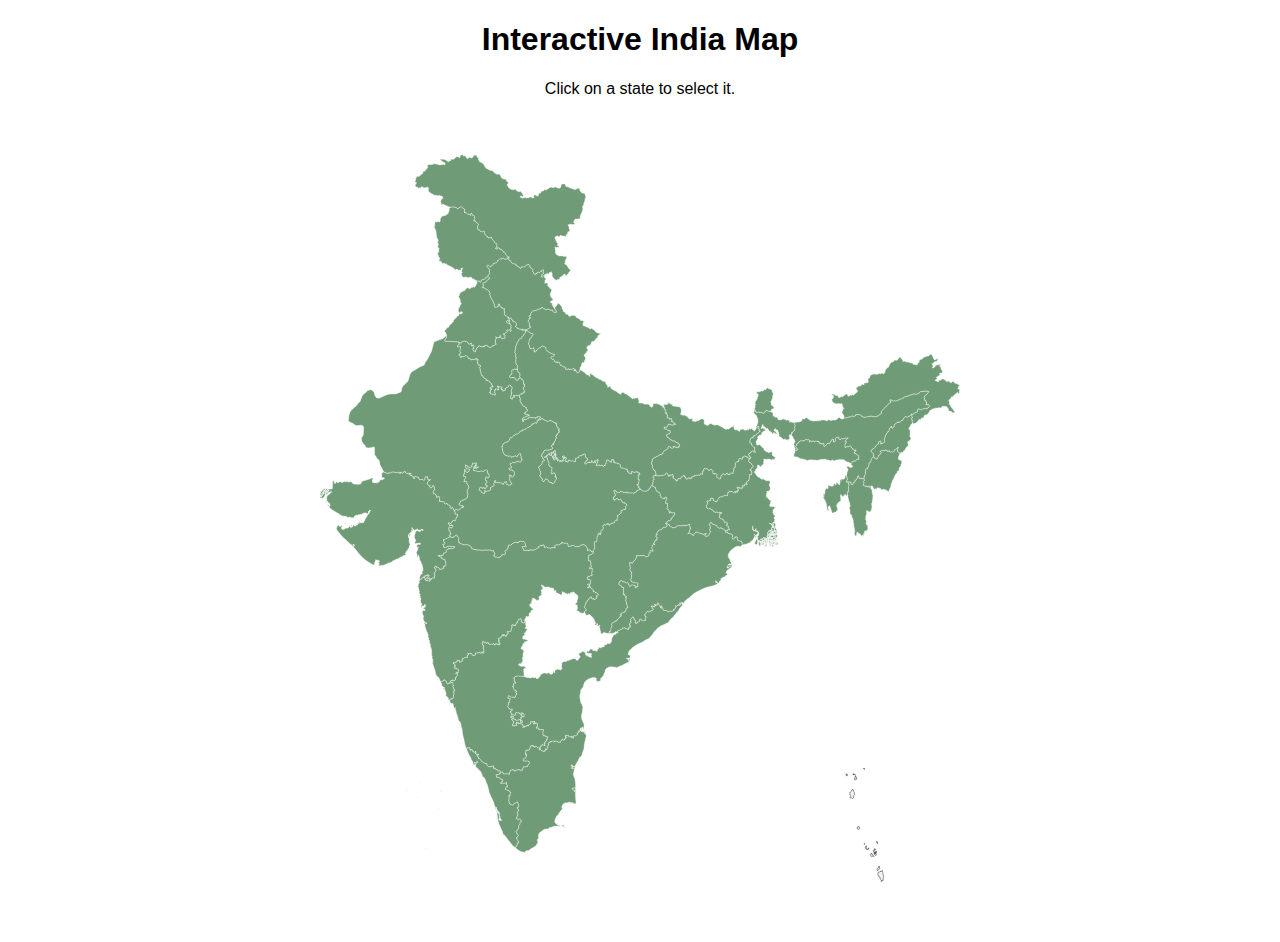
==== commit 70f59460: "Update index.html" ====
--- a/index.html
+++ b/index.html
@@ -45,7 +45,7 @@
   
 <svg baseprofile="tiny" fill="#6f9c76" height="1000" stroke="#ffffff" stroke-linecap="round" stroke-linejoin="round" stroke-width=".5" version="1.2" viewbox="0 0 1000 1000" width="1000" xmlns="http://www.w3.org/2000/svg">
  <g id="features">
-  <path d="M802.5 941.1l-0.2 0.4 0.3 0.4 0.5-0.1 0.4 0.8-0.1 0.3 0.2 0.7 0.1 0.8-0.1 1 0.4 0.2 0.4 0.8 0.1 1.1-0.2 0.3 0.4 0.4 0.2 0.6-0.5 0.5-0.2 0.6 0.2 0.3-0.6 0.3 0.2 0.5-0.3 0.4 0 0.6 0.5 0.2-0.4 1-0.3 0.2-0.4-0.5-0.5 0-0.2 0.4 0.1 0.5-0.5 0.7-0.6-0.2 0.2-1.2-0.4-0.2-0.4-0.6 0.2-0.4-0.5-0.4 0.1-0.5-0.4-0.7-0.4 0-0.2-0.5 0.3-0.3-0.2-0.7-0.4-0.2-0.2-0.6-0.4 0.1-0.3-0.6-0.3-0.2-0.5 0.1-0.1-0.8 0.1-1.1-0.2-0.1-0.2-1.1 0.6-0.4 0-1 0.3-0.4 0.7 0 0.6 0.1 0.6-0.7 1.4-0.1 0-0.3 0.5-0.3 0.6-0.1z m-3.7-5.6l0.3 0.6 0 0.7 0.9 0.6-0.1 0.5-0.3 0.3-0.5 1-0.5 0.2-0.7 0.5-0.3 0.7-0.6 0.5-0.5-0.7 0.1-0.6-0.2-0.5 0.3-0.4-0.1-1.1 0.8-0.5 1.3-0.4-0.1-1.2 0.2-0.2z m-9.1-16l0.8 0.5-0.2 0.9 0.5 0.4 0.3-0.3 0.8 0.9 0.4 1.1-0.4 0.7-0.5-0.8-0.7-0.2-0.5 0.2-0.6 0.5-0.6-0.2-0.3-0.3 0.1-0.7-0.8-0.5-0.2-0.5 0.4-0.4-0.1-0.5 0.4-0.5 0.5 0.1 0.7-0.4z m4.6-0.1l0.4 0.1 0.5 0.9-0.1 1.6-0.1 0.1-1.8-1.5 0.9-0.9 0.2-0.3z m0.8-2.7l0.3 0.4 0.1 1.2 0.2 0.6-0.2 0.2-0.6-0.8 0.3-0.4-0.3-0.3-0.2-0.7 0.4-0.2z m-1.4-2.9l0.5 0.1 0 0.8-0.5 0.7-0.5 0.2-0.1 0.6 0.6 0.7 0.1 0.5 0.5 0.3 0.1 0.6-0.3 0.8-0.9 0.1 0 0.9-0.4 0.1-0.2-1.1 1.1-0.5 0-0.6-0.3-0.2-0.8 0.9-0.1-0.7-0.7-1.3-0.1-1.4 0.6-0.3 0.4-0.3 0.1-0.7 0.9-0.2z m-8-1l0.5 1-0.4 0.2-0.5-0.6 0.4-0.6z m-3-2.5l0.5 0.3-0.3 1-0.2 0.9 0.8 0.9 1.1 0.5 0.3 0.4-0.3 0.5-0.8-0.2-1.1-0.6-0.6-0.7-0.5-0.7 0-1 0.3-0.9 0.8-0.4z m-2.2-3.2l0.3 0.3-0.1 0.6-0.5-0.3 0.3-0.6z m15.6-2.8l0.2 1.2 0.4 0.1 0.2 1.6-0.5 0 0-1.3-0.4-0.8 0.1-0.8z m-22.6-18.6l0.7 0.7 0.3 0.7 0.2 0.8-0.2 0.7-0.4 0.4-0.6 0.2-0.5-0.3-1.1 0.1-0.3-0.6 0-1.9 1.3 0 0.6-0.8z m-7.5-46l1.2 1 0.1 1.4 0.7 0.7-0.1 1.2 0.4 1.1 0 0.6-0.6 0.3 0.1 0.4-0.8 0.6-0.3 0.6 0.1 0.6 0.6 0.2 0.1 0.3-1 1.3 0 0.3-0.9 0.2-0.5-0.2-0.5-0.5-0.8-0.3-0.4 0-0.5 0.4-0.5-0.3 0.7-1.1 0.3-0.9-0.3-0.9-0.4-0.5-0.4 0 0.1-1.5-0.2-0.6 0-1.1 0.5 0 0.5-0.2 0.5-1 0.7-0.5 0.1-0.6 0.5-0.2 0.4-0.5 0.6-0.3z m3.5-17.1l0.7 0.6 0.5 1.6-0.6 1 0.8 0.2-0.1 0.5-1.4 0.7-1.1 0-0.5-0.6 0.3-0.4-0.1-0.5 0.9-0.1 0.1-1-0.4-0.5 0.2-0.8 0.4-0.8 0.3 0.1z m-0.9-2.2l0.2 0.7-0.5-0.1 0.3-0.6z m-10.7-0.1l0.6 0 0.8 0.2 0 0.9 0.1 0.5-0.4 0.5-0.2-0.2-1-0.1-0.2-0.5 0.3-1.3z m8.8-0.3l0.1 0.3 0.6 0 0 0.5-0.3 0.4-0.5 0-0.1-0.9 0.2-0.3z m13.2-6.7l0.3 0.2 0.8-0.2 0.3 0.2-0.6 0.7-0.9-0.5 0.1-0.4z m-11.7-3.7l0.3 0.9-0.3 0.2 0-1.1z m10.2-1.6l0.4-0.3 0.6 0.4 0.1 0.9 0.8 1.4 0.5 1.4-0.3 0.4-0.5-0.1-0.1-0.4-0.9-1.4-0.4 0.1-0.4-0.9-0.7-0.2-0.1-0.5 0.5-0.2 0.5-0.6z m0.6-2.1l0.4 0.1-0.2 1.6-0.2 0.1-0.8-0.8 0-1 0.8 0z m1-1.4l0 0.5 0.2 0.4 0.1 0.8 0.5 0.6-0.1 0.4-0.3 0.4-0.4-0.6-0.5-0.2 0-0.9-0.9-0.1-0.3-0.3-0.2-0.6 0.2-0.2 0.8 0.3 0.9-0.5z m1.2-1.5l0.4 0.5 0.3 1.3-0.2 0.5 0.1 0.6-0.2 0.5-0.4 0.1-0.9-1.3 0.5-1.6 0.4-0.6z m-10.1-0.7l0.1 0.2 0.3 1.7 0.6-0.4 0.5 0.2 0 0.6-0.5 1.2-0.1 0.6 0.5 0.5 0.6 1.2-0.3 0.3-0.6-0.4 0.4 1.3-0.8 0.4-0.3 0.6 0.4 1.5 0.4-1 0.9-0.1 0.3 0.3-0.3 0.9 0.3 0.6-0.9 4.3-0.4 0.3-0.6 0.1-0.5 0.3-0.1 0.8-0.4 0.4-0.4-0.1 0 0.6 0.6 0 0.7-0.9 0.8-0.3 0.3 0.3-0.1 1.5-0.6 1.5-0.2 0.9 0.1 0.2-0.5 0.8-0.3-0.5-0.9 0-0.5-0.4 0.1-0.8-0.6-0.6-0.6-0.6 0.1-1.1-0.4-0.9 0.1-0.7-0.3-0.8-0.4 0.1-0.3 0.6-0.3-0.8 0.1-1.4-0.3-1.6-0.5 0.1-0.3-0.6 0.3-0.7 0-0.6 0.3-0.3 0.2-0.5 0.6-0.6 0.3 0.5 0.3 1 0.6 0.5-0.1-1.4 0.1-0.5 0.1-1.9 0.3-1.5-0.1-0.3 0.1-0.8 0.2-0.6 0.4-1.6 1.2-1.6 0.3 0z m0.8-0.2l0.2 0.3 0.7 0.1 0.1 0.8-0.1 0.5-1.1-0.2 0-1.1 0.2-0.4z m4.7-0.3l0.3 0.7-1.2-0.2 0.9-0.5z m4.8-0.2l0.3 0.7-0.1 0.4-0.5-0.1 0.1-0.9 0.2-0.1z m-10-1l0.3 0.1-0.3 1.3-0.3-0.6 0.3-0.8z m6.3 0.5l-0.5 0.6-0.6-0.6 0.3-0.4 0.4 0.4 0.4 0z m-4.5-0.9l0.4 0.2 0.5-0.2 0.5 0.3 0.8-0.1 0.3 0.1 0.5 1.2-0.8 0.3 0.4 0.6 0.1 0.9-0.6-0.3-0.2 1.2-0.3-0.2-1 1.7-0.2 0.7-0.8 0.6-0.7-0.6 0.1-0.4 0.7-2.2 0.1-0.7-0.1-0.7-0.4-0.2-0.3-0.3 0.3-0.9 0.3 0.3 0.5-0.6-0.1-0.7z m29.1-0.3l0.5 0.8 0.5 0.3-0.1 0.4 0.2 0.9-1.1 0-0.4-0.2-0.3-1.2 0.2-0.6 0.5-0.4z m-27-2.4l0.5 0.1 0.5 0.4-0.7 0.3-0.5-0.4 0.2-0.4z m2.8-0.2l-0.4 0.4 0 0.5-0.3 0.7-0.3-0.2 0.2-0.6 0.1-0.9 0.5-0.3 0.2 0.4z m-6.7-11.6l0 1.5-0.5-0.6 0.5-0.9z m5.1-2.4l0.3 0.2 0 0.7 0.5 0 0.5 1.6 0.2 0.5-0.5 0.7 0.1 0.4 0.6 0.4 0.1 0.7 0.4 0.3-0.4 0.6 0 0.4-0.2 1.1 0 1 0.1 0.8 0.4 1-0.4 1.6-0.4-0.3-0.3 0.4 0.4 0.5-0.2 0.4-0.5 0.4-0.2 0.7-0.5-0.5-0.6 0.3-1.3-0.3 0.3 0.9 0.9 1.2 0.4 0.9-0.3 0.3-0.5-0.1-0.7 0.4-0.6-0.4-0.4 0.3-0.7-0.4-0.6 0.5-0.8 0-0.5-1-0.1-2.4 0.2-0.8-0.1-0.5 0.2-0.6-0.4-0.7 0.1-0.7 0.3-0.5 0-1-0.4-0.4 0.4-0.2 0.2-0.6 0.6-0.1-0.1-0.4 0.3-0.5-0.4-0.7 0.3-0.1 0-0.7-0.3-0.5-0.3-1.3 0.1-1.1 0.4 0 0.9-1 0.6 0 0-0.7 0.9-0.2 0.1 0.3 0.1 0 0.2-0.2 0.1 0.2-0.1 0.2 0.1 0.1 0.9-0.2 0.4-0.4 0.2-0.5z m-5.5-2.2l0.6 0.4 0.1 2.5-0.2 0.7-0.7 0.8 0 0.5-0.5 0.7-0.5-1.3-0.1-0.6 0.4-0.6 0.1-1 0.3-0.7-0.2-0.3 0.4-1 0.3-0.1z m8.5-0.1l-0.4 0.3-0.6 0.9-0.3-0.1 0-0.9 0.5 0.3 0.8-0.5z m-2.2-0.8l0.3 0 0.2 0.8-0.7-0.1 0.2-0.7z m36.8-12.4l0.1 0.7-0.5 0.3-0.2-0.5 0.6-0.5z m-34-3l0.3 0.7 0.1 1.2-0.2 0.6-0.1 0.7 0.1 1.1 0.4 0.4 0.3 1.2 0.5 0.6-0.2 0.5-0.5-0.2-0.4 0.2 0-0.8-0.4 0.2-0.6-0.2-0.7 0.5-0.4-0.7-0.2 0.4 0.1 0.5 0.5 0.1 0.9 0.5 0.9 1.3 0.4-0.1-0.1 0.8-0.6 1.6 0.1 1.1-0.2 0.2 0.2 1.1-0.2 0.7-0.6 1-0.5 0.2-0.5-0.1-0.3 0.4-0.6-0.7-0.2-0.7-0.4 0.3-0.4 0.9 0.2 0.6 0.8 0.7-0.3 0.5-0.5-0.1 0-0.7-0.7 0.1-0.2 0.5 0 0.5-0.5 0.3 0 0.9 0.4 0 0 0.6-0.4 0.1-0.2 0-0.2 0.1-0.1-0.1 0.1-0.2 0-0.2-1.2-0.2-0.2-0.4 0.2-0.6-0.2-0.5 0-0.8 0.6 0 0.1-0.5-0.7-0.4 0.1-1 0-1.1 0.7-0.4-0.3-0.7 0.9-0.5-0.9-0.2 0.6-1.7-0.1-0.7 0.6 0 0.1-0.6-0.4 0-0.5-0.5 0.6-0.7-0.5-0.1 0-0.7 0.3-0.2 0-0.8 0.5-0.6-0.3-0.6 0.8-0.2 0.3-0.4-0.3-0.5 0.1-0.8 0.7-0.1 0-0.5 0.8-0.1-0.5-0.9 0.2-0.1 1.2-0.2 0.3 0.4 0.5-0.2-0.3-0.5 0.3-0.3 0.6 0.4 0.1-0.7 0.3 0.1z m-0.4-2.9l0.3 0.4-0.3 0.5-0.8 0-0.1-0.6 0.9-0.3z m9.6-13.6l0.3 1-0.1 0.8-0.2 0.7-0.3-0.1 0.2-0.7-0.2-1.5 0.3-0.2z m7.5-21.1l-0.2 0.8-0.5 0 0.3-0.7 0.4-0.1z" id="INAN" name="Andaman and Nicobar">
+  <path <path id="Andhra Pradesh" class="state" d="M802.5 941.1l-0.2 0.4 0.3 0.4 0.5-0.1 0.4 0.8-0.1 0.3 0.2 0.7 0.1 0.8-0.1 1 0.4 0.2 0.4 0.8 0.1 1.1-0.2 0.3 0.4 0.4 0.2 0.6-0.5 0.5-0.2 0.6 0.2 0.3-0.6 0.3 0.2 0.5-0.3 0.4 0 0.6 0.5 0.2-0.4 1-0.3 0.2-0.4-0.5-0.5 0-0.2 0.4 0.1 0.5-0.5 0.7-0.6-0.2 0.2-1.2-0.4-0.2-0.4-0.6 0.2-0.4-0.5-0.4 0.1-0.5-0.4-0.7-0.4 0-0.2-0.5 0.3-0.3-0.2-0.7-0.4-0.2-0.2-0.6-0.4 0.1-0.3-0.6-0.3-0.2-0.5 0.1-0.1-0.8 0.1-1.1-0.2-0.1-0.2-1.1 0.6-0.4 0-1 0.3-0.4 0.7 0 0.6 0.1 0.6-0.7 1.4-0.1 0-0.3 0.5-0.3 0.6-0.1z m-3.7-5.6l0.3 0.6 0 0.7 0.9 0.6-0.1 0.5-0.3 0.3-0.5 1-0.5 0.2-0.7 0.5-0.3 0.7-0.6 0.5-0.5-0.7 0.1-0.6-0.2-0.5 0.3-0.4-0.1-1.1 0.8-0.5 1.3-0.4-0.1-1.2 0.2-0.2z m-9.1-16l0.8 0.5-0.2 0.9 0.5 0.4 0.3-0.3 0.8 0.9 0.4 1.1-0.4 0.7-0.5-0.8-0.7-0.2-0.5 0.2-0.6 0.5-0.6-0.2-0.3-0.3 0.1-0.7-0.8-0.5-0.2-0.5 0.4-0.4-0.1-0.5 0.4-0.5 0.5 0.1 0.7-0.4z m4.6-0.1l0.4 0.1 0.5 0.9-0.1 1.6-0.1 0.1-1.8-1.5 0.9-0.9 0.2-0.3z m0.8-2.7l0.3 0.4 0.1 1.2 0.2 0.6-0.2 0.2-0.6-0.8 0.3-0.4-0.3-0.3-0.2-0.7 0.4-0.2z m-1.4-2.9l0.5 0.1 0 0.8-0.5 0.7-0.5 0.2-0.1 0.6 0.6 0.7 0.1 0.5 0.5 0.3 0.1 0.6-0.3 0.8-0.9 0.1 0 0.9-0.4 0.1-0.2-1.1 1.1-0.5 0-0.6-0.3-0.2-0.8 0.9-0.1-0.7-0.7-1.3-0.1-1.4 0.6-0.3 0.4-0.3 0.1-0.7 0.9-0.2z m-8-1l0.5 1-0.4 0.2-0.5-0.6 0.4-0.6z m-3-2.5l0.5 0.3-0.3 1-0.2 0.9 0.8 0.9 1.1 0.5 0.3 0.4-0.3 0.5-0.8-0.2-1.1-0.6-0.6-0.7-0.5-0.7 0-1 0.3-0.9 0.8-0.4z m-2.2-3.2l0.3 0.3-0.1 0.6-0.5-0.3 0.3-0.6z m15.6-2.8l0.2 1.2 0.4 0.1 0.2 1.6-0.5 0 0-1.3-0.4-0.8 0.1-0.8z m-22.6-18.6l0.7 0.7 0.3 0.7 0.2 0.8-0.2 0.7-0.4 0.4-0.6 0.2-0.5-0.3-1.1 0.1-0.3-0.6 0-1.9 1.3 0 0.6-0.8z m-7.5-46l1.2 1 0.1 1.4 0.7 0.7-0.1 1.2 0.4 1.1 0 0.6-0.6 0.3 0.1 0.4-0.8 0.6-0.3 0.6 0.1 0.6 0.6 0.2 0.1 0.3-1 1.3 0 0.3-0.9 0.2-0.5-0.2-0.5-0.5-0.8-0.3-0.4 0-0.5 0.4-0.5-0.3 0.7-1.1 0.3-0.9-0.3-0.9-0.4-0.5-0.4 0 0.1-1.5-0.2-0.6 0-1.1 0.5 0 0.5-0.2 0.5-1 0.7-0.5 0.1-0.6 0.5-0.2 0.4-0.5 0.6-0.3z m3.5-17.1l0.7 0.6 0.5 1.6-0.6 1 0.8 0.2-0.1 0.5-1.4 0.7-1.1 0-0.5-0.6 0.3-0.4-0.1-0.5 0.9-0.1 0.1-1-0.4-0.5 0.2-0.8 0.4-0.8 0.3 0.1z m-0.9-2.2l0.2 0.7-0.5-0.1 0.3-0.6z m-10.7-0.1l0.6 0 0.8 0.2 0 0.9 0.1 0.5-0.4 0.5-0.2-0.2-1-0.1-0.2-0.5 0.3-1.3z m8.8-0.3l0.1 0.3 0.6 0 0 0.5-0.3 0.4-0.5 0-0.1-0.9 0.2-0.3z m13.2-6.7l0.3 0.2 0.8-0.2 0.3 0.2-0.6 0.7-0.9-0.5 0.1-0.4z m-11.7-3
   </path>
   <path d="M355.2 698.3l0.1-1.2-0.2-0.3 0.1-0.8-0.2-0.1-0.3-0.7 0.3-1.2-0.1-0.7-0.3-0.6-0.1-1.2 0.3-0.8 0-0.7-0.2-1.1 0.4-0.5 0.6 0 0.5-0.5 0.6-0.3 0.4 0.3 0.3-0.8-0.2-0.4-1.3-0.7-0.5-0.5-1-0.2-1.2 0.1-0.7 0.3-1-0.5-0.6 0.1-0.6-0.3-1.3-0.5-0.5-0.7-0.4-1.1 1.1-0.2 0.2-0.5 0.7 0.3 1.2-0.1 0-0.5 0.4-0.2 0.9-0.2 0-0.8-0.4-0.1-0.2-0.5 0.8 0 0.4-0.4 0.5 0 0-0.8 0.4-1-0.2-0.2-0.8 0.3-0.5-0.7 1.4-0.4 0.1-0.9-1.3-0.1 0.4-1.4 0-0.5 0.8 0.1 0.2-0.6-0.5-0.8 0.1-0.6-0.1-1.8 0.3-0.2-0.1-1.1 0.5-0.4-0.1-0.6 0.6-0.5-0.2-0.8-0.4-0.8 0-0.4-0.5-0.5 0.1-0.3-1.6-0.5-0.8-0.5-0.4-0.6 0.3-0.9 0.6 0 0-0.6-0.3-0.2 2-1.6-0.6-0.4 0.4-0.7 0.2-0.9-0.1-0.7 0.7 0 0.2 0.4 1-0.2 0-0.7 0.3-0.3-0.6-0.4 0-0.5 0.6-0.4 1.1 0.4 0-0.7 0.7 0.3 0.4 0 0-0.8 0.6-0.1 0.4-0.2 1 0.2 0.1-0.7-0.9-0.7-1 0-0.8-0.3-0.1-0.7-1 0.2-0.6-0.7-0.7 1-0.3-0.8-0.5 0.1-0.3-0.4-0.6-0.1 0-0.6 0.3-0.8-0.2-0.8 0.4-1.2 0.8-0.2 0.2-0.3 0.9-0.3 0.3 0.1 0.6-0.6-0.2-0.5-0.8-0.5-0.6-0.1 0.2-0.5 0.4-0.3 0-0.4 0.8-0.1 0.3-0.4 0.1-0.7 0.7-0.4-0.2-0.8 0.8 0.2 0.1-1.2 0.7-0.1 0.2-0.6-0.2-0.7-0.4 0-0.7-0.7-1.4-0.5-0.2-0.6 0.6-0.6 0.8-0.2 0.1-0.5-0.2-0.8 0.1-0.7-0.5-0.3-0.3-0.8 0.5-0.8-0.4-0.7 0.8-1-0.8-0.4-0.6 0 0.5-0.5-0.4-0.7-0.7-0.2-0.2-0.7 0.8-0.7 0.1-0.9-0.8-0.2 0.1-0.4 0.9 0.1 0.6-0.2-0.3-0.7 0.1-0.5 0.7 0.3 0-0.5-0.4-0.3 0.3-1.3 1.2-0.2 0.1 0.5 0.3 0.3 1.5-0.8 0.5 0.1 0.5-1.1-0.1-0.9-0.4-0.7 0.1-0.9 0.5-0.4 1-0.1 0.4-0.7 0-0.4 0.6-1.1 0.4-1.1 1.9-0.7 0.9 0.3 0.1-0.6-0.5-0.5-0.7-0.3-0.4-0.5-0.1-0.6-0.7 0-0.5-0.1 0.4-1.2-1.1 0.1 0.1-1-1.4 0 0-1.1-0.2-0.2 0.1-1 1 0.3-0.1-0.6 0.1-0.8 0.5-0.1 0.3 0.5 0.4 0 0.1-0.8-0.3-0.5 0.4-0.7 0.1-0.6-0.2-0.3 0.6-1.7 0.5-0.4 0.4 0.1 0-0.6-1.1-0.2 0-0.5 1.4-0.5 0.4-0.4 0.6-0.3 0.8 0.6 0.2 0.4 0.7 0.2 0.5 0.6 0.5 0.3 0 0.6 0.3 0.3 0.7-0.5 0.4 0.3 0.8 0 0.6 0.4 0.9-0.3 0-1.1 0.3-0.7 0.1-0.8-0.5-0.6 0.3-1.3 1-1.1 0.7 0.1 0.6-0.7 0.7 0.2 0.4-0.5-0.1-0.6-0.3-0.5-0.1-1.6 0.4-0.4 0-0.9-0.6-1.5-0.5-0.2 0.4-0.8 0.9 0 0.1-0.4 0.7-0.3 0-0.6 0.4-0.6 0.2-0.8-0.2-0.7-0.6-0.2 0-0.8-1.2-0.3 0.4-1.8 0.7 0.9 1.3 0.1 0.1 0.8 0.3 0.4 0.9 0.4 1.3 0.2 0.4 0.7 0.9-0.8 1.6 0.2 0.5-0.1 0.5 0.2 2.2 0.7 0.4 0.6 0.6-0.4 0.7 0.1 0.6-0.1 0.6 0.6 1.1 0 0.3 0.8 0.2 1-0.2 1.2 0.9 0 0.7-0.4 0.7 0.1 0.7 0.5-0.1 0.9 0.4 0.8 0 0.3-0.7 0.5 0 0.3 0.7 0 0.4-0.3 0.7 0.6 0.9-0.1 0.3 0.4 1.1 0.1 0.1 0.4 0.9 0.4 0.8 0.9 0.6 0.3 0.8-0.2-0.3-0.6 0.2-0.7 0.6-0.5 0.1-0.9 0.2-0.5-0.3-1 0.5 0 1.3 0.6 0.3 0.7 0.7-0.2 0.8 0 0.1 0.3 1.1 0.8 0.8 0 0.4 0.5 0.4 0.6 1.1-0.6 0.1-0.7 0.7-0.2 0.2 0.7 0.5 0.4 0.7 0.3 0.2-0.2 0.2-0.9 0.4-0.8 0.5-0.3 1.1 0 0.9-0.2 0.8-0.6 1 0.2 0.4 0.5 0.6 0.3 0.4 0.9 1.3 1.1 0.9 0.2 1 1 0 0.5 0.7 1.2-0.2 1.4-0.2 0.5 0.1 1.1-0.4 0.4-0.7 1.6 0 0.7 0.6 0.8-1 1-1 0.6-0.3 0.5 0.1 1.3-0.1 0.5 0.3 0.2 0.6-0.3 0.9 0.1 0.3 0.6-0.1 1.3 0.3 1.1-0.1 2.3-0.4 0.6-0.8 0.2 0.6 1 0.4 0.3 2.2 0.6 0.2 0.4 0.4 0.1 0.3 0.8 1 0.5 0.7 0.7 1.4-0.5 0.3 0.5 0.5 0.1 0.4-0.6 1.2-0.2 0.6-0.4 0.8 0.9 0.6 1.8 0.6 1.1 0.7-0.6 0.4 0.4 0.6-0.4 1.3-0.6 1 0 0.7 0.3 0.5 0.9 1.9 1.2 0.4 0.5 0.5 0.2 0.1 0.7 0.4 0.7 0.8 0.5 0.4 0.6-0.1 0.4 0.6 0.4 0.3 1.3 0.6 1.2 0 0.5 0.6 0.7 0.4 1-1.4 0.7 0.1 1.3 0.7 0.3 1-0.1 0.6-0.8-0.1-0.9 0.2-0.3 1 0.3 0.2 0.5-0.5 0.2 0.2 1.7 0.2 0.3 1-0.1 1.2-0.6 0.3-0.3 0.5-0.1 0 0.7-0.6 0.6-0.1 1 0.5 1.3-0.1 0.4 0.3 1.1 0.3 2 0.3 0.2 0.3 2.2 0.2 0.7 0.5 0.7 0.7 0.2 0.5-0.1 0.6-0.9 1.7-1 0.9 0.2 1.7 1 1.7 0 1.9 0.1 0.7 0.1 0.4-0.5 0.3 0.2 0.9-0.2 0.3 0.5 2-0.3 0.6-0.4 1 0.4 0.8-0.7 0.1-0.5 0.5-0.6 0.7-0.2 0.4 0.7 1.5-1 0.6 0.7 0.4 0.8-0.3 0.3-0.5 0.1-0.3 0.3-0.7 0-0.7 0.5-0.1 0.5-0.7 0.5-1.4 0.1-0.4 0.6-0.7 0.3-0.3 0.4 0 0.9-0.5 0.6-0.5 1-0.6 0.6-0.3 0.6 0.6 0.5-0.6 0.9-0.2 2.6-1.5 1.9-0.5 0.3-0.2 0.3-0.8 0.2-1-0.4-0.2-0.5-0.5-0.1-0.9 1.5-0.6 0.5-1.4 0-0.7-0.2-0.5 0.6-0.1 1.1 0.3 0.4-0.5 0.6-0.5 0-1.6 0.6-0.6 0.2-0.6 0-0.4 0.5-1.2 0.2-0.8-0.2-0.6-0.5-0.7 0.1 0.2 0.9 0 0.7-0.7 0.1-0.5-0.1-0.1 0.6-0.3 0.4 0.2 0.4-0.2 0.8 0.1 0.5-0.7 0.7-0.3-0.3-2.1-0.5-0.6-0.3-1.1-0.1-1 0.4-0.3-0.5 0.5-0.3-0.7-0.8-0.9-0.2-1-0.6-0.3 0.4-1.4 0.7-0.3 0.5-0.1 0.8-0.3 0.5-0.5 0-0.2 0.6-0.7-0.2-0.6-0.9-0.1-0.6-0.8 0.6 0.6 1.2-0.5 0.5-0.3 0.7 1.1 0.4 1.2 0.4 0.9 0.6 0.4-0.7 0.8 0.3 0.3-0.4 1.1 0.7 0.4 0-0.1 0.7 0.1 0.8-0.6 0.1 0 1-0.2 0.3 0.8 0.5 0.3 0.6-0.9 0.7-2-0.4-0.9-0.4-0.1-0.7-0.9-0.4-0.1-0.4-0.5-0.2 0 0.5-0.7 0.6-0.4-1.3-0.7 0-0.4-0.4-0.2-1.2-0.3-1.3-1.1-1.5-0.5 0.2-0.7-0.5-0.6 0.1 0-0.7-0.3-0.1-0.5 0.6-0.6 0.6-0.3 0.5-0.7 0.1-0.5-0.2-0.1 0.7-1.1 0-0.2 0.8-0.8 0.8-0.5 1.3 0.6 0.3 0.6 0 0.2 0.8 0.8 0.3-0.5 1.2-0.1 0.8-0.9 0.9-0.7 0.6-0.5 0.9-0.8 0.8-0.5 0-0.6-0.2-0.3-0.3-0.5-1.1-0.3-0.3-1.4 0.2-0.8-0.9-0.2-0.2-0.7 0.3-0.7 0.8-1.1 0-0.8 0.5-0.2 0.4-1.3-0.1-0.7 0.6-1 0.3-1.1 0.1-1.3 0.6-0.2 0.4-0.4 0.3-2.2 0.1-0.8 0.1-1.4 0.4-0.2 0.5-0.8 0.7-0.2 0.8 0.4 1-0.5 0.5-0.2 2.2 0.4 0.7 0.1 1.1-0.1 1.4-0.5 0.6-0.9 0.4-1.4-0.6-1.5 0-0.7-0.2-0.7 0-0.7 0.4-0.9 0.3-1.4 0.8-0.1 0.7 0.5 1.3-0.6 0.7-0.8-0.4-0.2-1-0.2-0.4-0.7 0.2 0.1 1.9-0.8 1.1-0.9 0.7-1 0-0.6-0.1-0.8-0.4-0.5-0.5-0.9-1-0.9-0.1-1.2 1.1-1.7-0.4-1.2-0.3-1.3 0-1 0.6-0.8 0.2-0.6 0.7-0.7 0-0.6-0.2-0.5 0.3 0.2 0.9-0.3 0.7-0.1 0.9-0.4 0.4-0.7 0.2-0.7 0.5 0.1 0.3-0.5 1.1-1 0 0 0.4-0.7 0.2-1-0.4-0.4-0.8-0.3-0.8-0.6 0.1-0.4 1-0.8-0.4-1.2 0-1.2-0.6-0.5 0.1-0.3 0.5-0.6 0-1 0.3-2.3-0.6-0.8 0.3-1.3-0.2-0.9-0.8-0.5 0.1-2.1-0.4z" id="INTG" name="Telangana">
   </path>
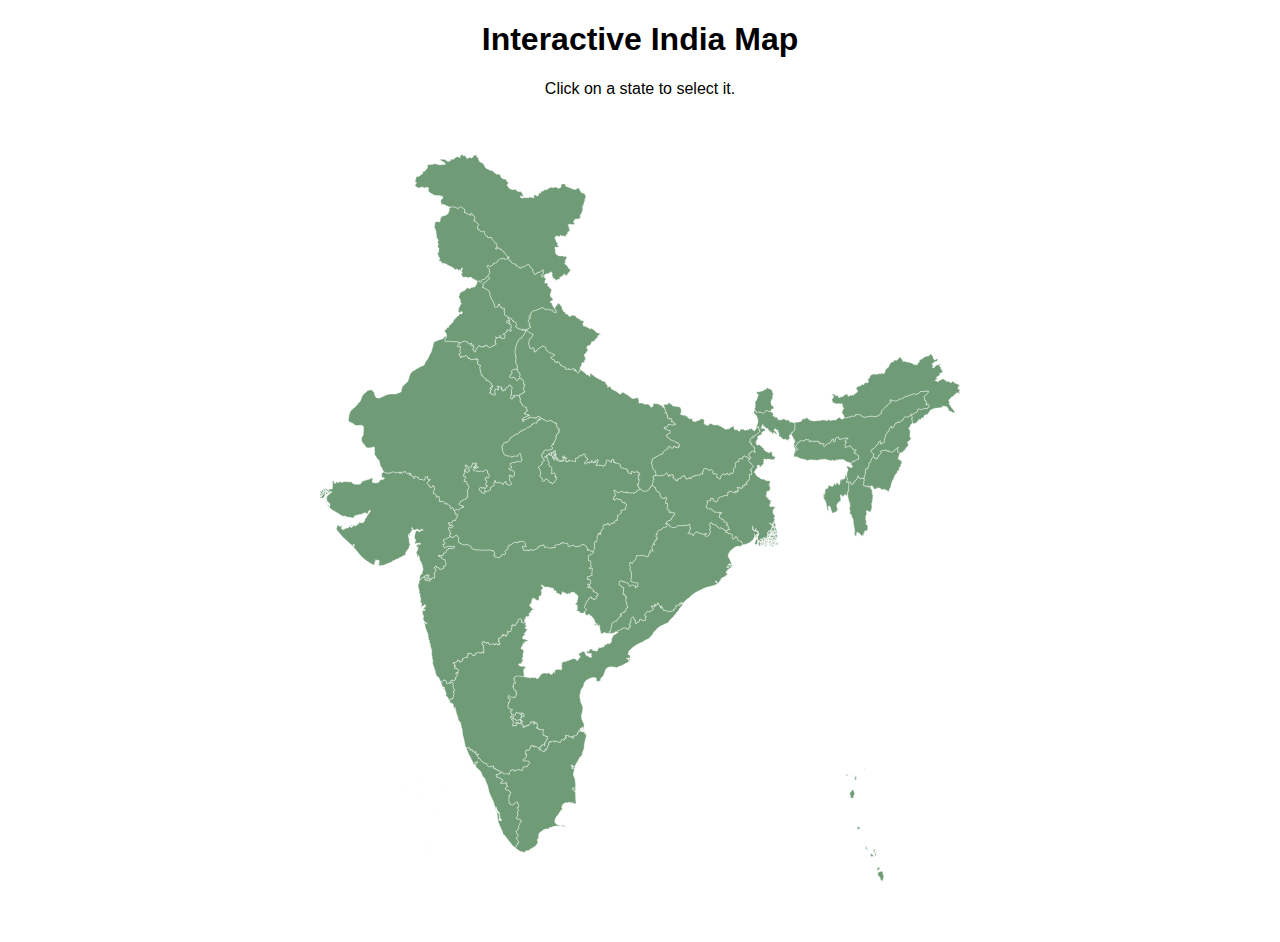
==== commit 70acaec2: "Update index.html" ====
--- a/index.html
+++ b/index.html
@@ -45,7 +45,7 @@
   
 <svg baseprofile="tiny" fill="#6f9c76" height="1000" stroke="#ffffff" stroke-linecap="round" stroke-linejoin="round" stroke-width=".5" version="1.2" viewbox="0 0 1000 1000" width="1000" xmlns="http://www.w3.org/2000/svg">
  <g id="features">
-  <path <path id="Andhra Pradesh" class="state" d="M802.5 941.1l-0.2 0.4 0.3 0.4 0.5-0.1 0.4 0.8-0.1 0.3 0.2 0.7 0.1 0.8-0.1 1 0.4 0.2 0.4 0.8 0.1 1.1-0.2 0.3 0.4 0.4 0.2 0.6-0.5 0.5-0.2 0.6 0.2 0.3-0.6 0.3 0.2 0.5-0.3 0.4 0 0.6 0.5 0.2-0.4 1-0.3 0.2-0.4-0.5-0.5 0-0.2 0.4 0.1 0.5-0.5 0.7-0.6-0.2 0.2-1.2-0.4-0.2-0.4-0.6 0.2-0.4-0.5-0.4 0.1-0.5-0.4-0.7-0.4 0-0.2-0.5 0.3-0.3-0.2-0.7-0.4-0.2-0.2-0.6-0.4 0.1-0.3-0.6-0.3-0.2-0.5 0.1-0.1-0.8 0.1-1.1-0.2-0.1-0.2-1.1 0.6-0.4 0-1 0.3-0.4 0.7 0 0.6 0.1 0.6-0.7 1.4-0.1 0-0.3 0.5-0.3 0.6-0.1z m-3.7-5.6l0.3 0.6 0 0.7 0.9 0.6-0.1 0.5-0.3 0.3-0.5 1-0.5 0.2-0.7 0.5-0.3 0.7-0.6 0.5-0.5-0.7 0.1-0.6-0.2-0.5 0.3-0.4-0.1-1.1 0.8-0.5 1.3-0.4-0.1-1.2 0.2-0.2z m-9.1-16l0.8 0.5-0.2 0.9 0.5 0.4 0.3-0.3 0.8 0.9 0.4 1.1-0.4 0.7-0.5-0.8-0.7-0.2-0.5 0.2-0.6 0.5-0.6-0.2-0.3-0.3 0.1-0.7-0.8-0.5-0.2-0.5 0.4-0.4-0.1-0.5 0.4-0.5 0.5 0.1 0.7-0.4z m4.6-0.1l0.4 0.1 0.5 0.9-0.1 1.6-0.1 0.1-1.8-1.5 0.9-0.9 0.2-0.3z m0.8-2.7l0.3 0.4 0.1 1.2 0.2 0.6-0.2 0.2-0.6-0.8 0.3-0.4-0.3-0.3-0.2-0.7 0.4-0.2z m-1.4-2.9l0.5 0.1 0 0.8-0.5 0.7-0.5 0.2-0.1 0.6 0.6 0.7 0.1 0.5 0.5 0.3 0.1 0.6-0.3 0.8-0.9 0.1 0 0.9-0.4 0.1-0.2-1.1 1.1-0.5 0-0.6-0.3-0.2-0.8 0.9-0.1-0.7-0.7-1.3-0.1-1.4 0.6-0.3 0.4-0.3 0.1-0.7 0.9-0.2z m-8-1l0.5 1-0.4 0.2-0.5-0.6 0.4-0.6z m-3-2.5l0.5 0.3-0.3 1-0.2 0.9 0.8 0.9 1.1 0.5 0.3 0.4-0.3 0.5-0.8-0.2-1.1-0.6-0.6-0.7-0.5-0.7 0-1 0.3-0.9 0.8-0.4z m-2.2-3.2l0.3 0.3-0.1 0.6-0.5-0.3 0.3-0.6z m15.6-2.8l0.2 1.2 0.4 0.1 0.2 1.6-0.5 0 0-1.3-0.4-0.8 0.1-0.8z m-22.6-18.6l0.7 0.7 0.3 0.7 0.2 0.8-0.2 0.7-0.4 0.4-0.6 0.2-0.5-0.3-1.1 0.1-0.3-0.6 0-1.9 1.3 0 0.6-0.8z m-7.5-46l1.2 1 0.1 1.4 0.7 0.7-0.1 1.2 0.4 1.1 0 0.6-0.6 0.3 0.1 0.4-0.8 0.6-0.3 0.6 0.1 0.6 0.6 0.2 0.1 0.3-1 1.3 0 0.3-0.9 0.2-0.5-0.2-0.5-0.5-0.8-0.3-0.4 0-0.5 0.4-0.5-0.3 0.7-1.1 0.3-0.9-0.3-0.9-0.4-0.5-0.4 0 0.1-1.5-0.2-0.6 0-1.1 0.5 0 0.5-0.2 0.5-1 0.7-0.5 0.1-0.6 0.5-0.2 0.4-0.5 0.6-0.3z m3.5-17.1l0.7 0.6 0.5 1.6-0.6 1 0.8 0.2-0.1 0.5-1.4 0.7-1.1 0-0.5-0.6 0.3-0.4-0.1-0.5 0.9-0.1 0.1-1-0.4-0.5 0.2-0.8 0.4-0.8 0.3 0.1z m-0.9-2.2l0.2 0.7-0.5-0.1 0.3-0.6z m-10.7-0.1l0.6 0 0.8 0.2 0 0.9 0.1 0.5-0.4 0.5-0.2-0.2-1-0.1-0.2-0.5 0.3-1.3z m8.8-0.3l0.1 0.3 0.6 0 0 0.5-0.3 0.4-0.5 0-0.1-0.9 0.2-0.3z m13.2-6.7l0.3 0.2 0.8-0.2 0.3 0.2-0.6 0.7-0.9-0.5 0.1-0.4z m-11.7-3
+  <path d="M802.5 941.1l-0.2 0.4 0.3 0.4 0.5-0.1 0.4 0.8-0.1 0.3 0.2 0.7 0.1 0.8-0.1 1 0.4 0.2 0.4 0.8 0.1 1.1-0.2 0.3 0.4 0.4 0.2 0.6-0.5 0.5-0.2 0.6 0.2 0.3-0.6 0.3 0.2 0.5-0.3 0.4 0 0.6 0.5 0.2-0.4 1-0.3 0.2-0.4-0.5-0.5 0-0.2 0.4 0.1 0.5-0.5 0.7-0.6-0.2 0.2-1.2-0.4-0.2-0.4-0.6 0.2-0.4-0.5-0.4 0.1-0.5-0.4-0.7-0.4 0-0.2-0.5 0.3-0.3-0.2-0.7-0.4-0.2-0.2-0.6-0.4 0.1-0.3-0.6-0.3-0.2-0.5 0.1-0.1-0.8 0.1-1.1-0.2-0.1-0.2-1.1 0.6-0.4 0-1 0.3-0.4 0.7 0 0.6 0.1 0.6-0.7 1.4-0.1 0-0.3 0.5-0.3 0.6-0.1z m-3.7-5.6l0.3 0.6 0 0.7 0.9 0.6-0.1 0.5-0.3 0.3-0.5 1-0.5 0.2-0.7 0.5-0.3 0.7-0.6 0.5-0.5-0.7 0.1-0.6-0.2-0.5 0.3-0.4-0.1-1.1 0.8-0.5 1.3-0.4-0.1-1.2 0.2-0.2z m-9.1-16l0.8 0.5-0.2 0.9 0.5 0.4 0.3-0.3 0.8 0.9 0.4 1.1-0.4 0.7-0.5-0.8-0.7-0.2-0.5 0.2-0.6 0.5-0.6-0.2-0.3-0.3 0.1-0.7-0.8-0.5-0.2-0.5 0.4-0.4-0.1-0.5 0.4-0.5 0.5 0.1 0.7-0.4z m4.6-0.1l0.4 0.1 0.5 0.9-0.1 1.6-0.1 0.1-1.8-1.5 0.9-0.9 0.2-0.3z m0.8-2.7l0.3 0.4 0.1 1.2 0.2 0.6-0.2 0.2-0.6-0.8 0.3-0.4-0.3-0.3-0.2-0.7 0.4-0.2z m-1.4-2.9l0.5 0.1 0 0.8-0.5 0.7-0.5 0.2-0.1 0.6 0.6 0.7 0.1 0.5 0.5 0.3 0.1 0.6-0.3 0.8-0.9 0.1 0 0.9-0.4 0.1-0.2-1.1 1.1-0.5 0-0.6-0.3-0.2-0.8 0.9-0.1-0.7-0.7-1.3-0.1-1.4 0.6-0.3 0.4-0.3 0.1-0.7 0.9-0.2z m-8-1l0.5 1-0.4 0.2-0.5-0.6 0.4-0.6z m-3-2.5l0.5 0.3-0.3 1-0.2 0.9 0.8 0.9 1.1 0.5 0.3 0.4-0.3 0.5-0.8-0.2-1.1-0.6-0.6-0.7-0.5-0.7 0-1 0.3-0.9 0.8-0.4z m-2.2-3.2l0.3 0.3-0.1 0.6-0.5-0.3 0.3-0.6z m15.6-2.8l0.2 1.2 0.4 0.1 0.2 1.6-0.5 0 0-1.3-0.4-0.8 0.1-0.8z m-22.6-18.6l0.7 0.7 0.3 0.7 0.2 0.8-0.2 0.7-0.4 0.4-0.6 0.2-0.5-0.3-1.1 0.1-0.3-0.6 0-1.9 1.3 0 0.6-0.8z m-7.5-46l1.2 1 0.1 1.4 0.7 0.7-0.1 1.2 0.4 1.1 0 0.6-0.6 0.3 0.1 0.4-0.8 0.6-0.3 0.6 0.1 0.6 0.6 0.2 0.1 0.3-1 1.3 0 0.3-0.9 0.2-0.5-0.2-0.5-0.5-0.8-0.3-0.4 0-0.5 0.4-0.5-0.3 0.7-1.1 0.3-0.9-0.3-0.9-0.4-0.5-0.4 0 0.1-1.5-0.2-0.6 0-1.1 0.5 0 0.5-0.2 0.5-1 0.7-0.5 0.1-0.6 0.5-0.2 0.4-0.5 0.6-0.3z m3.5-17.1l0.7 0.6 0.5 1.6-0.6 1 0.8 0.2-0.1 0.5-1.4 0.7-1.1 0-0.5-0.6 0.3-0.4-0.1-0.5 0.9-0.1 0.1-1-0.4-0.5 0.2-0.8 0.4-0.8 0.3 0.1z m-0.9-2.2l0.2 0.7-0.5-0.1 0.3-0.6z m-10.7-0.1l0.6 0 0.8 0.2 0 0.9 0.1 0.5-0.4 0.5-0.2-0.2-1-0.1-0.2-0.5 0.3-1.3z m8.8-0.3l0.1 0.3 0.6 0 0 0.5-0.3 0.4-0.5 0-0.1-0.9 0.2-0.3z m13.2-6.7l0.3 0.2 0.8-0.2 0.3 0.2-0.6 0.7-0.9-0.5 0.1-0.4z m-11.7-3
   </path>
   <path d="M355.2 698.3l0.1-1.2-0.2-0.3 0.1-0.8-0.2-0.1-0.3-0.7 0.3-1.2-0.1-0.7-0.3-0.6-0.1-1.2 0.3-0.8 0-0.7-0.2-1.1 0.4-0.5 0.6 0 0.5-0.5 0.6-0.3 0.4 0.3 0.3-0.8-0.2-0.4-1.3-0.7-0.5-0.5-1-0.2-1.2 0.1-0.7 0.3-1-0.5-0.6 0.1-0.6-0.3-1.3-0.5-0.5-0.7-0.4-1.1 1.1-0.2 0.2-0.5 0.7 0.3 1.2-0.1 0-0.5 0.4-0.2 0.9-0.2 0-0.8-0.4-0.1-0.2-0.5 0.8 0 0.4-0.4 0.5 0 0-0.8 0.4-1-0.2-0.2-0.8 0.3-0.5-0.7 1.4-0.4 0.1-0.9-1.3-0.1 0.4-1.4 0-0.5 0.8 0.1 0.2-0.6-0.5-0.8 0.1-0.6-0.1-1.8 0.3-0.2-0.1-1.1 0.5-0.4-0.1-0.6 0.6-0.5-0.2-0.8-0.4-0.8 0-0.4-0.5-0.5 0.1-0.3-1.6-0.5-0.8-0.5-0.4-0.6 0.3-0.9 0.6 0 0-0.6-0.3-0.2 2-1.6-0.6-0.4 0.4-0.7 0.2-0.9-0.1-0.7 0.7 0 0.2 0.4 1-0.2 0-0.7 0.3-0.3-0.6-0.4 0-0.5 0.6-0.4 1.1 0.4 0-0.7 0.7 0.3 0.4 0 0-0.8 0.6-0.1 0.4-0.2 1 0.2 0.1-0.7-0.9-0.7-1 0-0.8-0.3-0.1-0.7-1 0.2-0.6-0.7-0.7 1-0.3-0.8-0.5 0.1-0.3-0.4-0.6-0.1 0-0.6 0.3-0.8-0.2-0.8 0.4-1.2 0.8-0.2 0.2-0.3 0.9-0.3 0.3 0.1 0.6-0.6-0.2-0.5-0.8-0.5-0.6-0.1 0.2-0.5 0.4-0.3 0-0.4 0.8-0.1 0.3-0.4 0.1-0.7 0.7-0.4-0.2-0.8 0.8 0.2 0.1-1.2 0.7-0.1 0.2-0.6-0.2-0.7-0.4 0-0.7-0.7-1.4-0.5-0.2-0.6 0.6-0.6 0.8-0.2 0.1-0.5-0.2-0.8 0.1-0.7-0.5-0.3-0.3-0.8 0.5-0.8-0.4-0.7 0.8-1-0.8-0.4-0.6 0 0.5-0.5-0.4-0.7-0.7-0.2-0.2-0.7 0.8-0.7 0.1-0.9-0.8-0.2 0.1-0.4 0.9 0.1 0.6-0.2-0.3-0.7 0.1-0.5 0.7 0.3 0-0.5-0.4-0.3 0.3-1.3 1.2-0.2 0.1 0.5 0.3 0.3 1.5-0.8 0.5 0.1 0.5-1.1-0.1-0.9-0.4-0.7 0.1-0.9 0.5-0.4 1-0.1 0.4-0.7 0-0.4 0.6-1.1 0.4-1.1 1.9-0.7 0.9 0.3 0.1-0.6-0.5-0.5-0.7-0.3-0.4-0.5-0.1-0.6-0.7 0-0.5-0.1 0.4-1.2-1.1 0.1 0.1-1-1.4 0 0-1.1-0.2-0.2 0.1-1 1 0.3-0.1-0.6 0.1-0.8 0.5-0.1 0.3 0.5 0.4 0 0.1-0.8-0.3-0.5 0.4-0.7 0.1-0.6-0.2-0.3 0.6-1.7 0.5-0.4 0.4 0.1 0-0.6-1.1-0.2 0-0.5 1.4-0.5 0.4-0.4 0.6-0.3 0.8 0.6 0.2 0.4 0.7 0.2 0.5 0.6 0.5 0.3 0 0.6 0.3 0.3 0.7-0.5 0.4 0.3 0.8 0 0.6 0.4 0.9-0.3 0-1.1 0.3-0.7 0.1-0.8-0.5-0.6 0.3-1.3 1-1.1 0.7 0.1 0.6-0.7 0.7 0.2 0.4-0.5-0.1-0.6-0.3-0.5-0.1-1.6 0.4-0.4 0-0.9-0.6-1.5-0.5-0.2 0.4-0.8 0.9 0 0.1-0.4 0.7-0.3 0-0.6 0.4-0.6 0.2-0.8-0.2-0.7-0.6-0.2 0-0.8-1.2-0.3 0.4-1.8 0.7 0.9 1.3 0.1 0.1 0.8 0.3 0.4 0.9 0.4 1.3 0.2 0.4 0.7 0.9-0.8 1.6 0.2 0.5-0.1 0.5 0.2 2.2 0.7 0.4 0.6 0.6-0.4 0.7 0.1 0.6-0.1 0.6 0.6 1.1 0 0.3 0.8 0.2 1-0.2 1.2 0.9 0 0.7-0.4 0.7 0.1 0.7 0.5-0.1 0.9 0.4 0.8 0 0.3-0.7 0.5 0 0.3 0.7 0 0.4-0.3 0.7 0.6 0.9-0.1 0.3 0.4 1.1 0.1 0.1 0.4 0.9 0.4 0.8 0.9 0.6 0.3 0.8-0.2-0.3-0.6 0.2-0.7 0.6-0.5 0.1-0.9 0.2-0.5-0.3-1 0.5 0 1.3 0.6 0.3 0.7 0.7-0.2 0.8 0 0.1 0.3 1.1 0.8 0.8 0 0.4 0.5 0.4 0.6 1.1-0.6 0.1-0.7 0.7-0.2 0.2 0.7 0.5 0.4 0.7 0.3 0.2-0.2 0.2-0.9 0.4-0.8 0.5-0.3 1.1 0 0.9-0.2 0.8-0.6 1 0.2 0.4 0.5 0.6 0.3 0.4 0.9 1.3 1.1 0.9 0.2 1 1 0 0.5 0.7 1.2-0.2 1.4-0.2 0.5 0.1 1.1-0.4 0.4-0.7 1.6 0 0.7 0.6 0.8-1 1-1 0.6-0.3 0.5 0.1 1.3-0.1 0.5 0.3 0.2 0.6-0.3 0.9 0.1 0.3 0.6-0.1 1.3 0.3 1.1-0.1 2.3-0.4 0.6-0.8 0.2 0.6 1 0.4 0.3 2.2 0.6 0.2 0.4 0.4 0.1 0.3 0.8 1 0.5 0.7 0.7 1.4-0.5 0.3 0.5 0.5 0.1 0.4-0.6 1.2-0.2 0.6-0.4 0.8 0.9 0.6 1.8 0.6 1.1 0.7-0.6 0.4 0.4 0.6-0.4 1.3-0.6 1 0 0.7 0.3 0.5 0.9 1.9 1.2 0.4 0.5 0.5 0.2 0.1 0.7 0.4 0.7 0.8 0.5 0.4 0.6-0.1 0.4 0.6 0.4 0.3 1.3 0.6 1.2 0 0.5 0.6 0.7 0.4 1-1.4 0.7 0.1 1.3 0.7 0.3 1-0.1 0.6-0.8-0.1-0.9 0.2-0.3 1 0.3 0.2 0.5-0.5 0.2 0.2 1.7 0.2 0.3 1-0.1 1.2-0.6 0.3-0.3 0.5-0.1 0 0.7-0.6 0.6-0.1 1 0.5 1.3-0.1 0.4 0.3 1.1 0.3 2 0.3 0.2 0.3 2.2 0.2 0.7 0.5 0.7 0.7 0.2 0.5-0.1 0.6-0.9 1.7-1 0.9 0.2 1.7 1 1.7 0 1.9 0.1 0.7 0.1 0.4-0.5 0.3 0.2 0.9-0.2 0.3 0.5 2-0.3 0.6-0.4 1 0.4 0.8-0.7 0.1-0.5 0.5-0.6 0.7-0.2 0.4 0.7 1.5-1 0.6 0.7 0.4 0.8-0.3 0.3-0.5 0.1-0.3 0.3-0.7 0-0.7 0.5-0.1 0.5-0.7 0.5-1.4 0.1-0.4 0.6-0.7 0.3-0.3 0.4 0 0.9-0.5 0.6-0.5 1-0.6 0.6-0.3 0.6 0.6 0.5-0.6 0.9-0.2 2.6-1.5 1.9-0.5 0.3-0.2 0.3-0.8 0.2-1-0.4-0.2-0.5-0.5-0.1-0.9 1.5-0.6 0.5-1.4 0-0.7-0.2-0.5 0.6-0.1 1.1 0.3 0.4-0.5 0.6-0.5 0-1.6 0.6-0.6 0.2-0.6 0-0.4 0.5-1.2 0.2-0.8-0.2-0.6-0.5-0.7 0.1 0.2 0.9 0 0.7-0.7 0.1-0.5-0.1-0.1 0.6-0.3 0.4 0.2 0.4-0.2 0.8 0.1 0.5-0.7 0.7-0.3-0.3-2.1-0.5-0.6-0.3-1.1-0.1-1 0.4-0.3-0.5 0.5-0.3-0.7-0.8-0.9-0.2-1-0.6-0.3 0.4-1.4 0.7-0.3 0.5-0.1 0.8-0.3 0.5-0.5 0-0.2 0.6-0.7-0.2-0.6-0.9-0.1-0.6-0.8 0.6 0.6 1.2-0.5 0.5-0.3 0.7 1.1 0.4 1.2 0.4 0.9 0.6 0.4-0.7 0.8 0.3 0.3-0.4 1.1 0.7 0.4 0-0.1 0.7 0.1 0.8-0.6 0.1 0 1-0.2 0.3 0.8 0.5 0.3 0.6-0.9 0.7-2-0.4-0.9-0.4-0.1-0.7-0.9-0.4-0.1-0.4-0.5-0.2 0 0.5-0.7 0.6-0.4-1.3-0.7 0-0.4-0.4-0.2-1.2-0.3-1.3-1.1-1.5-0.5 0.2-0.7-0.5-0.6 0.1 0-0.7-0.3-0.1-0.5 0.6-0.6 0.6-0.3 0.5-0.7 0.1-0.5-0.2-0.1 0.7-1.1 0-0.2 0.8-0.8 0.8-0.5 1.3 0.6 0.3 0.6 0 0.2 0.8 0.8 0.3-0.5 1.2-0.1 0.8-0.9 0.9-0.7 0.6-0.5 0.9-0.8 0.8-0.5 0-0.6-0.2-0.3-0.3-0.5-1.1-0.3-0.3-1.4 0.2-0.8-0.9-0.2-0.2-0.7 0.3-0.7 0.8-1.1 0-0.8 0.5-0.2 0.4-1.3-0.1-0.7 0.6-1 0.3-1.1 0.1-1.3 0.6-0.2 0.4-0.4 0.3-2.2 0.1-0.8 0.1-1.4 0.4-0.2 0.5-0.8 0.7-0.2 0.8 0.4 1-0.5 0.5-0.2 2.2 0.4 0.7 0.1 1.1-0.1 1.4-0.5 0.6-0.9 0.4-1.4-0.6-1.5 0-0.7-0.2-0.7 0-0.7 0.4-0.9 0.3-1.4 0.8-0.1 0.7 0.5 1.3-0.6 0.7-0.8-0.4-0.2-1-0.2-0.4-0.7 0.2 0.1 1.9-0.8 1.1-0.9 0.7-1 0-0.6-0.1-0.8-0.4-0.5-0.5-0.9-1-0.9-0.1-1.2 1.1-1.7-0.4-1.2-0.3-1.3 0-1 0.6-0.8 0.2-0.6 0.7-0.7 0-0.6-0.2-0.5 0.3 0.2 0.9-0.3 0.7-0.1 0.9-0.4 0.4-0.7 0.2-0.7 0.5 0.1 0.3-0.5 1.1-1 0 0 0.4-0.7 0.2-1-0.4-0.4-0.8-0.3-0.8-0.6 0.1-0.4 1-0.8-0.4-1.2 0-1.2-0.6-0.5 0.1-0.3 0.5-0.6 0-1 0.3-2.3-0.6-0.8 0.3-1.3-0.2-0.9-0.8-0.5 0.1-2.1-0.4z" id="INTG" name="Telangana">
   </path>
